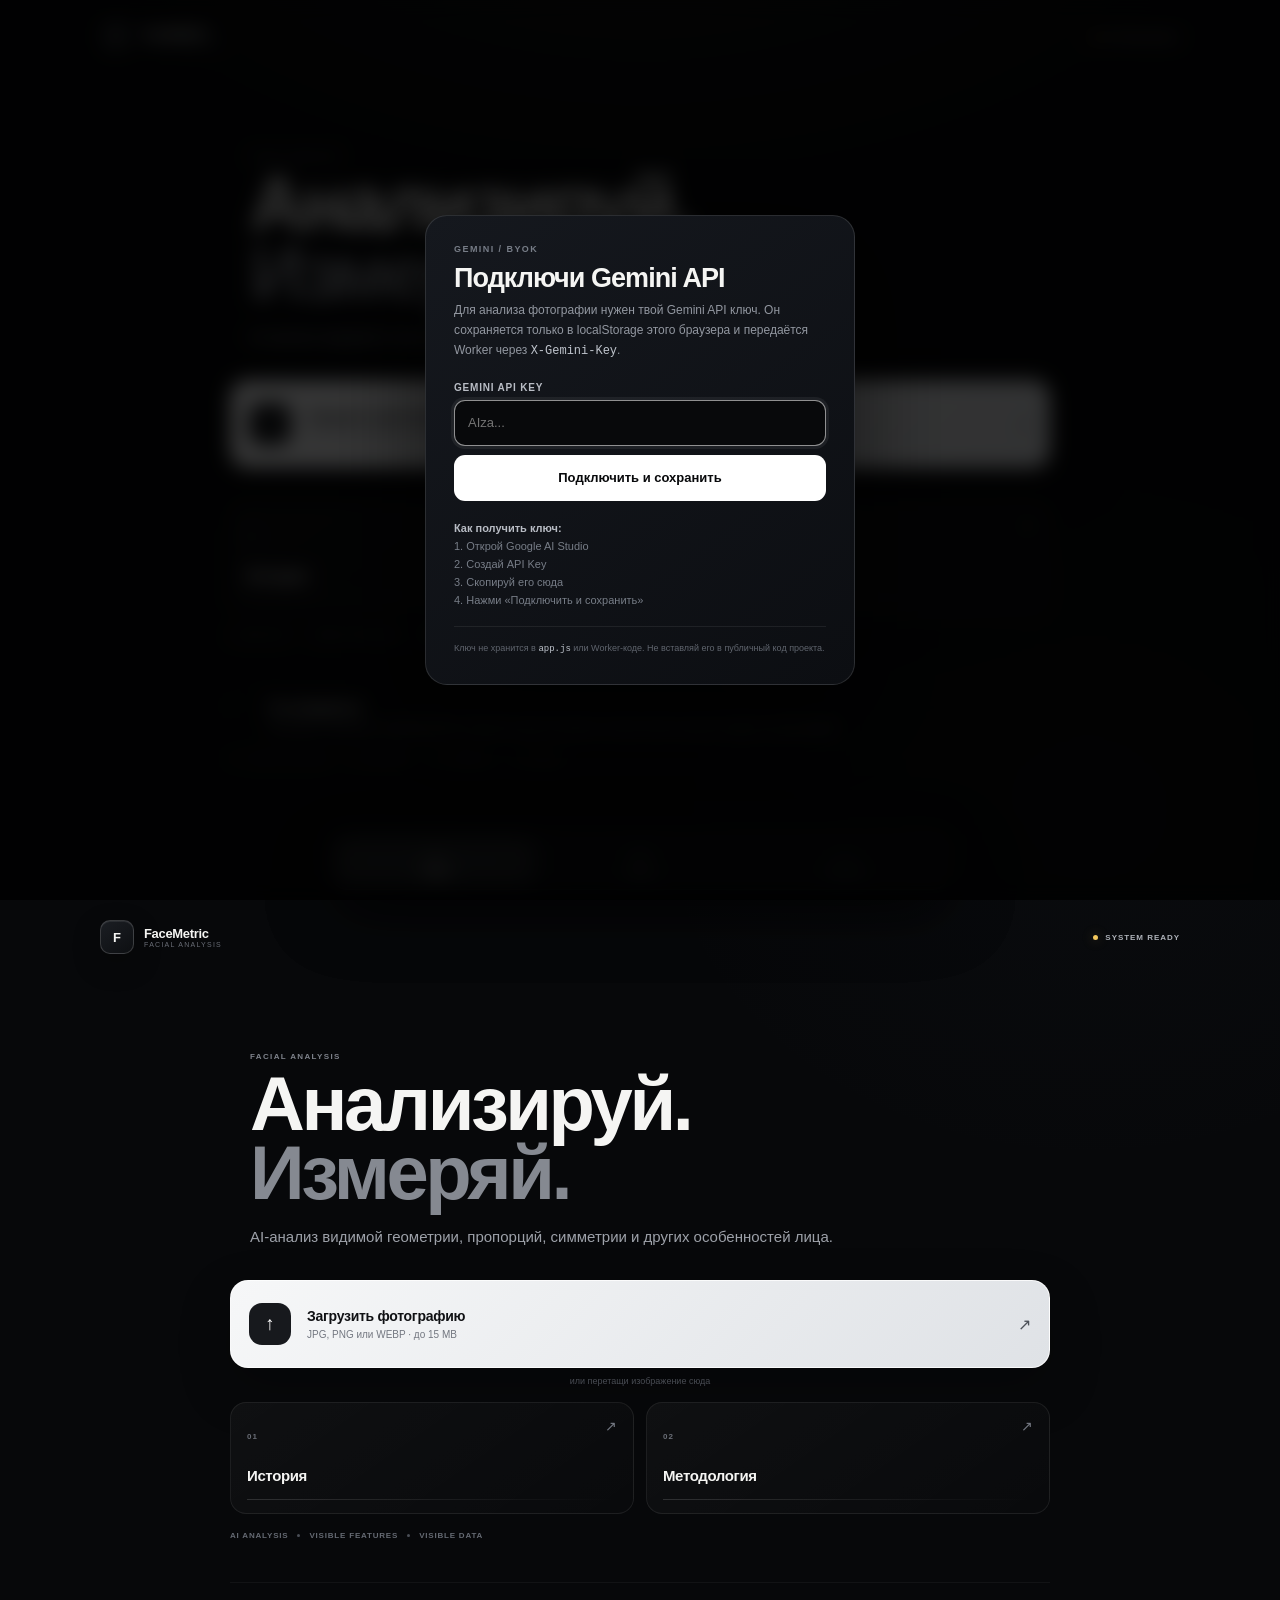
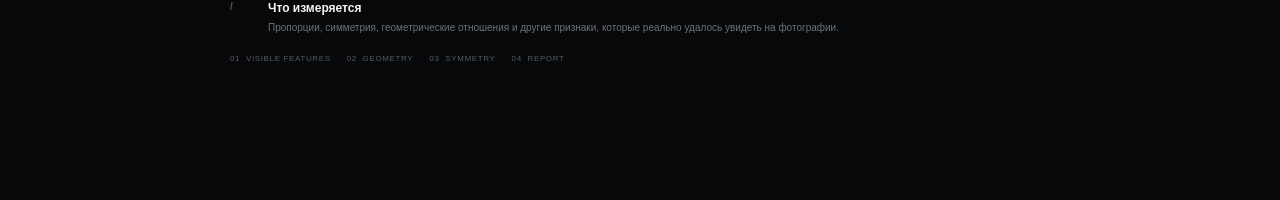
==== web/index.html @ 08b41ab3 "Update index.html" ====
<!DOCTYPE html>
<html lang="ru">
<head>
  <meta charset="UTF-8">

  <meta
    name="viewport"
    content="width=device-width, initial-scale=1, viewport-fit=cover"
  >

  <meta
    name="theme-color"
    content="#08090b"
  >

  <meta
    name="description"
    content="FaceMetric — измерительный анализ пропорций, симметрии и структуры лица."
  >

  <title>FaceMetric — Facial Analysis</title>

  <script src="https://telegram.org/js/telegram-web-app.js"></script>
  <link rel="stylesheet" href="./style.css">
</head>

<body>

  <div class="app">

    <!-- =========================================================
         TOP BAR
    ========================================================== -->

    <header class="topbar">

      <button
        class="brand"
        type="button"
        data-screen="home"
        aria-label="FaceMetric — главная"
      >

        <span class="brand-mark">
          F
        </span>

        <span class="brand-copy">
          <span class="brand-name">
            FaceMetric
          </span>

          <span class="brand-subtitle">
            facial analysis
          </span>
        </span>

      </button>

      <div class="status">
        <i class="status-dot"></i>
        <span>SYSTEM READY</span>
      </div>

    </header>


    <main>

      <!-- =======================================================
           HOME
      ======================================================== -->

      <section
        class="screen active"
        id="screen-home"
        aria-labelledby="home-title"
      >

        <div class="hero-copy reveal">

          <div class="eyebrow">
            FACIAL ANALYSIS
          </div>

          <h1 id="home-title">
            Анализируй.<br>
            <span>Измеряй.</span>
          </h1>

          <p>
            AI-анализ видимой геометрии, пропорций, симметрии
            и других особенностей лица.
          </p>

        </div>


        <input
          id="file-input"
          type="file"
          accept="image/jpeg,image/png,image/webp"
          hidden
        >

        <input
          id="profile-file-input"
          type="file"
          accept="image/jpeg,image/png,image/webp"
          hidden
        >


        <div
          class="upload-zone"
          id="upload-zone"
        >

          <button
            class="upload-card reveal"
            id="upload-btn"
            type="button"
          >

            <span class="upload-icon">
              <span>↑</span>
            </span>

            <span class="upload-copy">

              <strong>
                Загрузить фотографию
              </strong>

              <span id="upload-name">
                JPG, PNG или WEBP · до 15 MB
              </span>

            </span>

            <span class="chevron">
              ↗
            </span>

          </button>

          <div class="drop-hint">
            или перетащи изображение сюда
          </div>

        </div>


        <div class="home-grid">

          <button
            class="mini-card reveal"
            type="button"
            data-screen="history"
          >

            <span class="mini-label">
              01
            </span>

            <strong>
              История
            </strong>

            <span class="mini-arrow">
              ↗
            </span>

            <span class="mini-line"></span>

          </button>


          <button
            class="mini-card reveal"
            type="button"
            data-screen="about"
          >

            <span class="mini-label">
              02
            </span>

            <strong>
              Методология
            </strong>

            <span class="mini-arrow">
              ↗
            </span>

            <span class="mini-line"></span>

          </button>

        </div>


        <div class="trust-row">

          <span>
            AI ANALYSIS
          </span>

          <i></i>

          <span>
            VISIBLE FEATURES
          </span>

          <i></i>

          <span>
            VISIBLE DATA
          </span>

        </div>


        <div class="home-footnote reveal">

          <span class="home-footnote__index">
            /
          </span>

          <div>

            <strong>
              Что измеряется
            </strong>

            <p>
              Пропорции, симметрия, геометрические отношения
              и другие признаки, которые реально удалось увидеть
              на фотографии.
            </p>

          </div>

        </div>


        <div class="home-capabilities">

          <span>01&nbsp; VISIBLE FEATURES</span>
          <span>02&nbsp; GEOMETRY</span>
          <span>03&nbsp; SYMMETRY</span>
          <span>04&nbsp; REPORT</span>

        </div>

      </section>


      <!-- =======================================================
           ANALYSIS
      ======================================================== -->

      <section
        class="screen"
        id="screen-analysis"
        aria-labelledby="analysis-title"
      >

        <div class="screen-title">

          <button
            class="back-btn"
            type="button"
            data-screen="home"
            aria-label="Назад"
          >
            ←
          </button>

          <div>

            <div class="eyebrow">
              ANALYSIS
            </div>

            <h2 id="analysis-title">
              Сканирование
            </h2>

          </div>

        </div>


        <!-- PHOTO ANALYSIS VIEW -->

        <div class="analysis-preview preview-card">

          <div
            class="preview-frame"
            id="analysis-frame"
          >

            <img
              id="analysis-image"
              alt="Фото для анализа"
              draggable="false"
            >


            <!-- dark overlay -->

            <div class="analysis-dark-overlay"></div>


            <!-- scanning line -->

            <div
              class="scan-line"
              id="scan-line"
            ></div>


            <!-- facial analysis canvas -->

            <canvas
              id="landmark-canvas"
              aria-hidden="true"
            ></canvas>


            <!-- additional face guides -->

            <div
              class="face-guide"
              id="face-guide"
              aria-hidden="true"
            >

              <div class="face-guide-axis"></div>

              <div class="face-guide-zone face-guide-zone--forehead"></div>

              <div class="face-guide-zone face-guide-zone--mid"></div>

              <div class="face-guide-zone face-guide-zone--lower"></div>

            </div>


            <!-- corners -->

            <div
              class="preview-corners"
              aria-hidden="true"
            >

              <span></span>
              <span></span>
              <span></span>
              <span></span>

            </div>


            <!-- image top status -->

            <div
              class="preview-status"
              id="analysis-state"
            >
              ANALYZING
            </div>

            <div
              class="alignment-status"
              id="alignment-status"
              aria-live="polite"
            >
              АВТОВЫРАВНИВАНИЕ · ОЖИДАНИЕ
            </div>

            <div class="analysis-scan-hud" id="analysis-scan-hud" aria-live="polite">
              <div class="analysis-scan-hud__top">
                <span class="analysis-scan-hud__dot"></span>
                <span>FACEMETRIC SCAN</span>
              </div>
              <strong id="analysis-scan-title">Готово к анализу</strong>
              <small id="analysis-scan-detail"></small>
              <div class="analysis-scan-hud__bar"><i id="analysis-scan-progress"></i></div>
            </div>


            <!-- image measurement -->

            <div class="preview-measurements">

              <span>
                VISIBLE FEATURES
                <b id="feature-count">0</b>
              </span>

              <span>
                AXIS
                <b id="axis-status">—</b>
              </span>

            </div>


            <!-- score appears here first -->

            <div
              class="analysis-score"
              id="analysis-score"
            >

              <span>
                MEASURED SCORE
              </span>

              <strong>
                —
              </strong>

              <small>
                / 10
              </small>

            </div>


            <!-- tiny processing indicator -->

            <div
              class="preview-processing"
              id="preview-processing"
            >

              <i></i>
              <span>PROCESSING</span>

            </div>

          </div>

        </div>


        <div class="classification-settings" id="classification-settings" hidden>
          <div class="classification-settings__title">Профиль оценки</div>
          <div class="classification-settings__grid">
            <label class="classification-field">
              <span>Пол</span>
              <select id="gender-select" autocomplete="sex">
                <option value="male">Мужчина</option>
                <option value="female">Женщина</option>
              </select>
            </label>
            <label class="classification-age">
              <input id="adult-confirm" type="checkbox">
              <span>Мне 18 лет или больше</span>
            </label>
          </div>
          <p class="classification-settings__note">
            Геометрические измерения лица рассчитываются отдельно. Классификационные ярлыки доступны только после подтверждения 18+.
          </p>
        </div>

        <div class="analysis-actions">
          <div class="profile-upload-card" id="profile-upload-card">
            <button
              class="profile-upload-card__button"
              id="profile-upload-btn"
              type="button"
            >
              <span class="profile-upload-card__icon">＋</span>
              <span>
                <strong>Добавить фото профиля</strong>
                <small id="profile-upload-name">Необязательно · профиль войдёт в общий рейтинг</small>
              </span>
              <span class="chevron">↗</span>
            </button>
          </div>

          <button class="primary-btn analysis-start-btn" id="start-analysis-btn" type="button" disabled>
            <span>Начать анализ</span>
            <span>↗</span>
          </button>
        </div>


        <!-- LOADING / ANALYSIS DETAILS -->

        <div
          class="loading-screen"
          id="loading-content"
        >

          <div class="scan-orb">

            <span>
              FM
            </span>

            <i class="scan-ring"></i>

            <i class="scan-ring scan-ring--outer"></i>

          </div>


          <h2 id="loading-title">
            Анализируем
          </h2>

          <p id="loading-text">
            Подготавливаем изображение
          </p>


          <div class="loading-progress">

            <div
              class="loading-progress-bar"
              id="loading-progress-bar"
            ></div>

          </div>


          <div class="loading-steps">

            <div
              class="loading-step active"
              data-step="0"
            >

              <span></span>

              <b>
                01
              </b>

              <em>
                Обработка изображения
              </em>

            </div>


            <div
              class="loading-step"
              data-step="1"
            >

              <span></span>

              <b>
                02
              </b>

              <em>
                Анализ видимых признаков
              </em>

            </div>


            <div
              class="loading-step"
              data-step="2"
            >

              <span></span>

              <b>
                03
              </b>

              <em>
                Измерение пропорций
              </em>

            </div>


            <div
              class="loading-step"
              data-step="3"
            >

              <span></span>

              <b>
                04
              </b>

              <em>
                Расчёт симметрии
              </em>

            </div>


            <div
              class="loading-step"
              data-step="4"
            >

              <span></span>

              <b>
                05
              </b>

              <em>
                Формирование отчёта
              </em>

            </div>

          </div>

        </div>

      </section>


      <!-- =======================================================
           RESULT
      ======================================================== -->

      <section
        class="screen"
        id="screen-result"
        aria-labelledby="result-title"
      >

        <div class="screen-title result-title">

          <button
            class="back-btn"
            type="button"
            data-screen="home"
            aria-label="Назад"
          >
            ←
          </button>

          <div>

            <div class="eyebrow">
              ANALYSIS COMPLETE
            </div>

            <h2 id="result-title">
              Результат
            </h2>

          </div>

        </div>


        <!-- RESULT HERO -->

        <div class="result-hero">

          <div class="result-glow"></div>

          <div class="result-score-label">
            MEASURED SCORE
          </div>


          <div class="result-score">

            <span id="result-score">
              —
            </span>

            <small>
              / 10
            </small>

          </div>


          <div class="score-track">

            <div
              id="score-progress"
            ></div>

          </div>


          <div class="score-meta">

            <span id="score-status">
              Измерения получены
            </span>

            <span>
              DATA BASED
            </span>

          </div>


          <div class="score-summary">

            <div class="score-summary-item">

              <span>
                DATA
              </span>

              <strong id="score-data-status">
                VERIFIED
              </strong>

            </div>


            <div class="score-summary-item">

              <span>
                VISIBLE FEATURES
              </span>

              <strong id="result-feature-count">
                —
              </strong>

            </div>


            <div class="score-summary-item">

              <span>
                MODEL
              </span>

              <strong>
                MEASURED
              </strong>

            </div>

          </div>

        </div>


        <!-- QUICK STATS -->

        <div
          class="stats-grid"
          id="stats-grid"
        ></div>


        <!-- REPORT -->

        <div class="report-section">

          <div class="section-header">

            <div>

              <div class="eyebrow">
                REPORT
              </div>

              <h3>
                Разделы анализа
              </h3>

            </div>

          </div>


          <div
            class="tabs"
            id="report-tabs"
            role="tablist"
          >

            <button
              class="tab active"
              type="button"
              data-tab="overview"
              role="tab"
              aria-selected="true"
            >
              Обзор
            </button>

            <button
              class="tab"
              type="button"
              data-tab="harmony"
              role="tab"
              aria-selected="false"
            >
              Гармония
            </button>

            <button
              class="tab"
              type="button"
              data-tab="features"
              role="tab"
              aria-selected="false"
            >
              Черты и детали
            </button>

            <button
              class="tab"
              type="button"
              data-tab="angularity"
              role="tab"
              aria-selected="false"
            >
              Угловатость
            </button>

            <button
              class="tab"
              type="button"
              data-tab="symmetry"
              role="tab"
              aria-selected="false"
            >
              Симметрия
            </button>

            <button
              class="tab"
              type="button"
              data-tab="dimorphism"
              role="tab"
              aria-selected="false"
            >
              Диморфизм
            </button>

            <button
              class="tab"
              type="button"
              data-tab="health"
              role="tab"
              aria-selected="false"
            >
              Здоровье
            </button>

          </div>


          <div class="tab-panels">

            <!-- OVERVIEW -->

            <div
              class="tab-panel active"
              data-panel="overview"
              role="tabpanel"
            >

              <div
                class="overview-grid"
                id="overview-grid"
              ></div>

            </div>


            <!-- HARMONY -->

            <div
              class="tab-panel"
              data-panel="harmony"
              role="tabpanel"
            >

              <div
                class="feature-groups"
                id="harmony-content"
              ></div>

            </div>


            <!-- FEATURES -->

            <div
              class="tab-panel"
              data-panel="features"
              role="tabpanel"
            >

              <div
                class="metrics"
                id="metrics-content"
              ></div>

            </div>


            <!-- ANGULARITY -->

            <div
              class="tab-panel"
              data-panel="angularity"
              role="tabpanel"
            >

              <div
                class="feature-groups"
                id="angularity-content"
              ></div>

            </div>


            <!-- SYMMETRY -->

            <div
              class="tab-panel"
              data-panel="symmetry"
              role="tabpanel"
            >

              <div
                class="feature-groups"
                id="symmetry-content"
              ></div>

            </div>


            <!-- DIMORPHISM -->

            <div
              class="tab-panel"
              data-panel="dimorphism"
              role="tabpanel"
            >

              <div
                class="feature-groups"
                id="dimorphism-content"
              ></div>

            </div>


            <!-- HEALTH -->

            <div
              class="tab-panel"
              data-panel="health"
              role="tabpanel"
            >

              <div
                class="note-card"
                id="health-content"
              >

                <div class="note-icon">
                  i
                </div>

                <p>
                  Этот раздел не является медицинской
                  диагностикой. Здесь отображаются только
                  визуальные признаки, которые реально удалось
                  получить из изображения.
                </p>

              </div>

            </div>

          </div>

        </div>


        <!-- DATA NOTE -->

        <div class="note-card">

          <div class="note-icon">
            i
          </div>

          <p>
            Числовые показатели строятся на измеряемых данных.
            Качественные комментарии Gemini не используются
            для создания или изменения числового score.
          </p>

        </div>


        <button
          class="primary-btn"
          id="new-analysis"
          type="button"
        >

          <span>
            Новый анализ
          </span>

          <span>
            ↗
          </span>

        </button>

      </section>


      <!-- =======================================================
           HISTORY
      ======================================================== -->

      <section
        class="screen"
        id="screen-history"
        aria-labelledby="history-title"
      >

        <div class="screen-title">

          <button
            class="back-btn"
            type="button"
            data-screen="home"
            aria-label="Назад"
          >
            ←
          </button>

          <div>

            <div class="eyebrow">
              ARCHIVE
            </div>

            <h2 id="history-title">
              История
            </h2>

          </div>

        </div>


        <div class="history-summary">

          <span class="eyebrow">
            ANALYSES
          </span>

          <strong id="history-count">
            0
          </strong>

          <span>
            saved locally
          </span>

        </div>


        <div
          class="history-list"
          id="history-list"
        ></div>

      </section>


      <!-- =======================================================
           ABOUT
      ======================================================== -->

      <section
        class="screen"
        id="screen-about"
        aria-labelledby="about-title"
      >

        <div class="screen-title">

          <button
            class="back-btn"
            type="button"
            data-screen="home"
            aria-label="Назад"
          >
            ←
          </button>

          <div>

            <div class="eyebrow">
              SYSTEM
            </div>

            <h2 id="about-title">
              Методология
            </h2>

          </div>

        </div>


        <div class="about-intro">

          <div class="eyebrow">
            MEASUREMENT FIRST
          </div>

          <p>
            Система разделяет объективные измерения
            и качественную интерпретацию. Gemini может
            описывать уже полученные результаты, но не
            придумывает числовые измерения и не меняет score.
          </p>

        </div>


        <div class="about-stack">

          <div class="about-card">

            <span>
              01
            </span>

            <div>

              <strong>
                Visible features
              </strong>

              <p>
                Видимые особенности лица используются для оценки
                пропорций, отношений и других визуальных
                параметров.
              </p>

            </div>

          </div>


          <div class="about-card">

            <span>
              02
            </span>

            <div>

              <strong>
                Geometry
              </strong>

              <p>
                Параметры рассчитываются из фактически
                полученных координат и измерений.
              </p>

            </div>

          </div>


          <div class="about-card">

            <span>
              03
            </span>

            <div>

              <strong>
                Symmetry
              </strong>

              <p>
                Левая и правая стороны сравниваются
                относительно выбранной центральной оси.
              </p>

            </div>

          </div>


          <div class="about-card">

            <span>
              04
            </span>

            <div>

              <strong>
                Gemini
              </strong>

              <p>
                Используется для текстовой интерпретации
                уже полученных измерительных данных.
              </p>

            </div>

          </div>


          <div class="about-card">

            <span>
              05
            </span>

            <div>

              <strong>
                No fabricated score
              </strong>

              <p>
                Интерфейс не создаёт случайный score.
                Если сервер не вернул валидное числовое
                значение, результат не показывается.
              </p>

            </div>

          </div>

        </div>

      </section>

    </main>

  </div>


  <!-- =========================================================
       BOTTOM NAVIGATION
  ========================================================== -->

  <nav
    class="bottom-nav"
    aria-label="Основная навигация"
  >

    <button
      class="nav-item active"
      type="button"
      data-screen="home"
    >

      <span>⌂</span>

      <small>
        Главная
      </small>

    </button>


    <button
      class="nav-item"
      type="button"
      data-screen="history"
    >

      <span>◷</span>

      <small>
        История
      </small>

    </button>


    <button
      class="nav-item"
      type="button"
      data-screen="about"
    >

      <span>○</span>

      <small>
        О системе
      </small>

    </button>

  </nav>


  <!-- =========================================================
       TOAST
  ========================================================== -->

  <div
    class="toast"
    id="toast"
    role="status"
    aria-live="polite"
  ></div>



<div
  id="classificationModal"
  class="api-key-modal classification-modal"
  hidden
  aria-hidden="true"
  role="dialog"
  aria-modal="true"
  aria-labelledby="classificationModalTitle"
>
  <div class="api-key-card classification-modal-card">
    <div class="api-key-eyebrow">FACEMETRIC / PROFILE</div>
    <h2 id="classificationModalTitle">Настроим анализ</h2>
    <p>Выбери профиль анализа перед началом. Геометрические измерения лица остаются отдельными от классификационного ярлыка.</p>

    <form id="classificationForm" novalidate>
      <label class="api-key-label" for="classificationGender">Профиль</label>
      <select id="classificationGender" class="classification-modal-select">
        <option value="male">Мужчина</option>
        <option value="female">Женщина</option>
      </select>

      <label class="classification-modal-check" for="classificationAdult">
        <input id="classificationAdult" type="checkbox">
        <span>Мне уже есть 18 лет</span>
      </label>

      <div id="classificationModalError" class="api-key-error" role="alert" hidden></div>

      <button id="saveClassificationBtn" type="submit">Продолжить анализ</button>
    </form>

    <div class="api-help">
      <b>Зачем это нужно:</b><br>
      выбор профиля нужен для корректного отображения классификации. Сами геометрические измерения рассчитываются отдельно.
    </div>
  </div>
</div>

<div
  id="apiKeyModal"
  class="api-key-modal"
  hidden
  aria-hidden="true"
  role="dialog"
  aria-modal="true"
  aria-labelledby="apiKeyTitle"
>
  <div class="api-key-card">
    <div class="api-key-eyebrow">GEMINI / BYOK</div>

    <h2 id="apiKeyTitle">Подключи Gemini API</h2>

    <p>
      Для анализа фотографии нужен твой Gemini API ключ.
      Он сохраняется только в localStorage этого браузера
      и передаётся Worker через <code>X-Gemini-Key</code>.
    </p>

    <form id="geminiApiKeyForm" novalidate>
      <label class="api-key-label" for="geminiApiKeyInput">
        Gemini API Key
      </label>

      <input
        id="geminiApiKeyInput"
        type="password"
        placeholder="AIza..."
        autocomplete="off"
        spellcheck="false"
        inputmode="text"
        required
      >

      <div
        id="geminiApiKeyError"
        class="api-key-error"
        role="alert"
        hidden
      ></div>

      <button
        id="saveGeminiKeyBtn"
        type="submit"
      >
        Подключить и сохранить
      </button>
    </form>

    <div class="api-help">
      <b>Как получить ключ:</b><br>
      1. Открой Google AI Studio<br>
      2. Создай API Key<br>
      3. Скопируй его сюда<br>
      4. Нажми «Подключить и сохранить»
    </div>

    <div class="api-security-note">
      Ключ не хранится в <code>app.js</code> или Worker-коде.
      Не вставляй его в публичный код проекта.
    </div>
  </div>
</div>

<script src="./app.js"></script>
</body>
</html>
<!DOCTYPE html>
<html lang="ru">
<head>
  <meta charset="UTF-8">

  <meta
    name="viewport"
    content="width=device-width, initial-scale=1, viewport-fit=cover"
  >

  <meta
    name="theme-color"
    content="#08090b"
  >

  <meta
    name="description"
    content="FaceMetric — измерительный анализ пропорций, симметрии и структуры лица."
  >

  <title>FaceMetric — Facial Analysis</title>

  <script src="https://telegram.org/js/telegram-web-app.js"></script>
  <link rel="stylesheet" href="./style.css">
</head>

<body>

  <div class="app">

    <!-- =========================================================
         TOP BAR
    ========================================================== -->

    <header class="topbar">

      <button
        class="brand"
        type="button"
        data-screen="home"
        aria-label="FaceMetric — главная"
      >

        <span class="brand-mark">
          F
        </span>

        <span class="brand-copy">
          <span class="brand-name">
            FaceMetric
          </span>

          <span class="brand-subtitle">
            facial analysis
          </span>
        </span>

      </button>

      <div class="status">
        <i class="status-dot"></i>
        <span>SYSTEM READY</span>
      </div>

    </header>


    <main>

      <!-- =======================================================
           HOME
      ======================================================== -->

      <section
        class="screen active"
        id="screen-home"
        aria-labelledby="home-title"
      >

        <div class="hero-copy reveal">

          <div class="eyebrow">
            FACIAL ANALYSIS
          </div>

          <h1 id="home-title">
            Анализируй.<br>
            <span>Измеряй.</span>
          </h1>

          <p>
            AI-анализ видимой геометрии, пропорций, симметрии
            и других особенностей лица.
          </p>

        </div>


        <input
          id="file-input"
          type="file"
          accept="image/jpeg,image/png,image/webp"
          hidden
        >

        <input
          id="profile-file-input"
          type="file"
          accept="image/jpeg,image/png,image/webp"
          hidden
        >


        <div
          class="upload-zone"
          id="upload-zone"
        >

          <button
            class="upload-card reveal"
            id="upload-btn"
            type="button"
          >

            <span class="upload-icon">
              <span>↑</span>
            </span>

            <span class="upload-copy">

              <strong>
                Загрузить фотографию
              </strong>

              <span id="upload-name">
                JPG, PNG или WEBP · до 15 MB
              </span>

            </span>

            <span class="chevron">
              ↗
            </span>

          </button>

          <div class="drop-hint">
            или перетащи изображение сюда
          </div>

        </div>


        <div class="home-grid">

          <button
            class="mini-card reveal"
            type="button"
            data-screen="history"
          >

            <span class="mini-label">
              01
            </span>

            <strong>
              История
            </strong>

            <span class="mini-arrow">
              ↗
            </span>

            <span class="mini-line"></span>

          </button>


          <button
            class="mini-card reveal"
            type="button"
            data-screen="about"
          >

            <span class="mini-label">
              02
            </span>

            <strong>
              Методология
            </strong>

            <span class="mini-arrow">
              ↗
            </span>

            <span class="mini-line"></span>

          </button>

        </div>


        <div class="trust-row">

          <span>
            AI ANALYSIS
          </span>

          <i></i>

          <span>
            VISIBLE FEATURES
          </span>

          <i></i>

          <span>
            VISIBLE DATA
          </span>

        </div>


        <div class="home-footnote reveal">

          <span class="home-footnote__index">
            /
          </span>

          <div>

            <strong>
              Что измеряется
            </strong>

            <p>
              Пропорции, симметрия, геометрические отношения
              и другие признаки, которые реально удалось увидеть
              на фотографии.
            </p>

          </div>

        </div>


        <div class="home-capabilities">

          <span>01&nbsp; VISIBLE FEATURES</span>
          <span>02&nbsp; GEOMETRY</span>
          <span>03&nbsp; SYMMETRY</span>
          <span>04&nbsp; REPORT</span>

        </div>

      </section>


      <!-- =======================================================
           ANALYSIS
      ======================================================== -->

      <section
        class="screen"
        id="screen-analysis"
        aria-labelledby="analysis-title"
      >

        <div class="screen-title">

          <button
            class="back-btn"
            type="button"
            data-screen="home"
            aria-label="Назад"
          >
            ←
          </button>

          <div>

            <div class="eyebrow">
              ANALYSIS
            </div>

            <h2 id="analysis-title">
              Сканирование
            </h2>

          </div>

        </div>


        <!-- PHOTO ANALYSIS VIEW -->

        <div class="analysis-preview preview-card">

          <div
            class="preview-frame"
            id="analysis-frame"
          >

            <img
              id="analysis-image"
              alt="Фото для анализа"
              draggable="false"
            >


            <!-- dark overlay -->

            <div class="analysis-dark-overlay"></div>


            <!-- scanning line -->

            <div
              class="scan-line"
              id="scan-line"
            ></div>


            <!-- facial analysis canvas -->

            <canvas
              id="landmark-canvas"
              aria-hidden="true"
            ></canvas>


            <!-- additional face guides -->

            <div
              class="face-guide"
              id="face-guide"
              aria-hidden="true"
            >

              <div class="face-guide-axis"></div>

              <div class="face-guide-zone face-guide-zone--forehead"></div>

              <div class="face-guide-zone face-guide-zone--mid"></div>

              <div class="face-guide-zone face-guide-zone--lower"></div>

            </div>


            <!-- corners -->

            <div
              class="preview-corners"
              aria-hidden="true"
            >

              <span></span>
              <span></span>
              <span></span>
              <span></span>

            </div>


            <!-- image top status -->

            <div
              class="preview-status"
              id="analysis-state"
            >
              ANALYZING
            </div>

            <div
              class="alignment-status"
              id="alignment-status"
              aria-live="polite"
            >
              АВТОВЫРАВНИВАНИЕ · ОЖИДАНИЕ
            </div>

            <div class="analysis-scan-hud" id="analysis-scan-hud" aria-live="polite">
              <div class="analysis-scan-hud__top">
                <span class="analysis-scan-hud__dot"></span>
                <span>FACEMETRIC SCAN</span>
              </div>
              <strong id="analysis-scan-title">Готово к анализу</strong>
              <small id="analysis-scan-detail"></small>
              <div class="analysis-scan-hud__bar"><i id="analysis-scan-progress"></i></div>
            </div>


            <!-- image measurement -->

            <div class="preview-measurements">

              <span>
                VISIBLE FEATURES
                <b id="feature-count">0</b>
              </span>

              <span>
                AXIS
                <b id="axis-status">—</b>
              </span>

            </div>


            <!-- score appears here first -->

            <div
              class="analysis-score"
              id="analysis-score"
            >

              <span>
                MEASURED SCORE
              </span>

              <strong>
                —
              </strong>

              <small>
                / 10
              </small>

            </div>


            <!-- tiny processing indicator -->

            <div
              class="preview-processing"
              id="preview-processing"
            >

              <i></i>
              <span>PROCESSING</span>

            </div>

          </div>

        </div>


        <div class="classification-settings" id="classification-settings" hidden>
          <div class="classification-settings__title">Профиль оценки</div>
          <div class="classification-settings__grid">
            <label class="classification-field">
              <span>Пол</span>
              <select id="gender-select" autocomplete="sex">
                <option value="male">Мужчина</option>
                <option value="female">Женщина</option>
              </select>
            </label>
            <label class="classification-age">
              <input id="adult-confirm" type="checkbox">
              <span>Мне 18 лет или больше</span>
            </label>
          </div>
          <p class="classification-settings__note">
            Геометрические измерения лица рассчитываются отдельно. Классификационные ярлыки доступны только после подтверждения 18+.
          </p>
        </div>

        <div class="analysis-actions">
          <div class="profile-upload-card" id="profile-upload-card">
            <button
              class="profile-upload-card__button"
              id="profile-upload-btn"
              type="button"
            >
              <span class="profile-upload-card__icon">＋</span>
              <span>
                <strong>Добавить фото профиля</strong>
                <small id="profile-upload-name">Необязательно · профиль войдёт в общий рейтинг</small>
              </span>
              <span class="chevron">↗</span>
            </button>
          </div>

          <button class="primary-btn analysis-start-btn" id="start-analysis-btn" type="button" disabled>
            <span>Начать анализ</span>
            <span>↗</span>
          </button>
        </div>


        <!-- LOADING / ANALYSIS DETAILS -->

        <div
          class="loading-screen"
          id="loading-content"
        >

          <div class="scan-orb">

            <span>
              FM
            </span>

            <i class="scan-ring"></i>

            <i class="scan-ring scan-ring--outer"></i>

          </div>


          <h2 id="loading-title">
            Анализируем
          </h2>

          <p id="loading-text">
            Подготавливаем изображение
          </p>


          <div class="loading-progress">

            <div
              class="loading-progress-bar"
              id="loading-progress-bar"
            ></div>

          </div>


          <div class="loading-steps">

            <div
              class="loading-step active"
              data-step="0"
            >

              <span></span>

              <b>
                01
              </b>

              <em>
                Обработка изображения
              </em>

            </div>


            <div
              class="loading-step"
              data-step="1"
            >

              <span></span>

              <b>
                02
              </b>

              <em>
                Анализ видимых признаков
              </em>

            </div>


            <div
              class="loading-step"
              data-step="2"
            >

              <span></span>

              <b>
                03
              </b>

              <em>
                Измерение пропорций
              </em>

            </div>


            <div
              class="loading-step"
              data-step="3"
            >

              <span></span>

              <b>
                04
              </b>

              <em>
                Расчёт симметрии
              </em>

            </div>


            <div
              class="loading-step"
              data-step="4"
            >

              <span></span>

              <b>
                05
              </b>

              <em>
                Формирование отчёта
              </em>

            </div>

          </div>

        </div>

      </section>


      <!-- =======================================================
           RESULT
      ======================================================== -->

      <section
        class="screen"
        id="screen-result"
        aria-labelledby="result-title"
      >

        <div class="screen-title result-title">

          <button
            class="back-btn"
            type="button"
            data-screen="home"
            aria-label="Назад"
          >
            ←
          </button>

          <div>

            <div class="eyebrow">
              ANALYSIS COMPLETE
            </div>

            <h2 id="result-title">
              Результат
            </h2>

          </div>

        </div>


        <!-- RESULT HERO -->

        <div class="result-hero">

          <div class="result-glow"></div>

          <div class="result-score-label">
            MEASURED SCORE
          </div>


          <div class="result-score">

            <span id="result-score">
              —
            </span>

            <small>
              / 10
            </small>

          </div>


          <div class="score-track">

            <div
              id="score-progress"
            ></div>

          </div>


          <div class="score-meta">

            <span id="score-status">
              Измерения получены
            </span>

            <span>
              DATA BASED
            </span>

          </div>


          <div class="score-summary">

            <div class="score-summary-item">

              <span>
                DATA
              </span>

              <strong id="score-data-status">
                VERIFIED
              </strong>

            </div>


            <div class="score-summary-item">

              <span>
                VISIBLE FEATURES
              </span>

              <strong id="result-feature-count">
                —
              </strong>

            </div>


            <div class="score-summary-item">

              <span>
                MODEL
              </span>

              <strong>
                MEASURED
              </strong>

            </div>

          </div>

        </div>


        <!-- QUICK STATS -->

        <div
          class="stats-grid"
          id="stats-grid"
        ></div>


        <!-- REPORT -->

        <div class="report-section">

          <div class="section-header">

            <div>

              <div class="eyebrow">
                REPORT
              </div>

              <h3>
                Разделы анализа
              </h3>

            </div>

          </div>


          <div
            class="tabs"
            id="report-tabs"
            role="tablist"
          >

            <button
              class="tab active"
              type="button"
              data-tab="overview"
              role="tab"
              aria-selected="true"
            >
              Обзор
            </button>

            <button
              class="tab"
              type="button"
              data-tab="harmony"
              role="tab"
              aria-selected="false"
            >
              Гармония
            </button>

            <button
              class="tab"
              type="button"
              data-tab="features"
              role="tab"
              aria-selected="false"
            >
              Черты и детали
            </button>

            <button
              class="tab"
              type="button"
              data-tab="angularity"
              role="tab"
              aria-selected="false"
            >
              Угловатость
            </button>

            <button
              class="tab"
              type="button"
              data-tab="symmetry"
              role="tab"
              aria-selected="false"
            >
              Симметрия
            </button>

            <button
              class="tab"
              type="button"
              data-tab="dimorphism"
              role="tab"
              aria-selected="false"
            >
              Диморфизм
            </button>

            <button
              class="tab"
              type="button"
              data-tab="health"
              role="tab"
              aria-selected="false"
            >
              Здоровье
            </button>

          </div>


          <div class="tab-panels">

            <!-- OVERVIEW -->

            <div
              class="tab-panel active"
              data-panel="overview"
              role="tabpanel"
            >

              <div
                class="overview-grid"
                id="overview-grid"
              ></div>

            </div>


            <!-- HARMONY -->

            <div
              class="tab-panel"
              data-panel="harmony"
              role="tabpanel"
            >

              <div
                class="feature-groups"
                id="harmony-content"
              ></div>

            </div>


            <!-- FEATURES -->

            <div
              class="tab-panel"
              data-panel="features"
              role="tabpanel"
            >

              <div
                class="metrics"
                id="metrics-content"
              ></div>

            </div>


            <!-- ANGULARITY -->

            <div
              class="tab-panel"
              data-panel="angularity"
              role="tabpanel"
            >

              <div
                class="feature-groups"
                id="angularity-content"
              ></div>

            </div>


            <!-- SYMMETRY -->

            <div
              class="tab-panel"
              data-panel="symmetry"
              role="tabpanel"
            >

              <div
                class="feature-groups"
                id="symmetry-content"
              ></div>

            </div>


            <!-- DIMORPHISM -->

            <div
              class="tab-panel"
              data-panel="dimorphism"
              role="tabpanel"
            >

              <div
                class="feature-groups"
                id="dimorphism-content"
              ></div>

            </div>


            <!-- HEALTH -->

            <div
              class="tab-panel"
              data-panel="health"
              role="tabpanel"
            >

              <div
                class="note-card"
                id="health-content"
              >

                <div class="note-icon">
                  i
                </div>

                <p>
                  Этот раздел не является медицинской
                  диагностикой. Здесь отображаются только
                  визуальные признаки, которые реально удалось
                  получить из изображения.
                </p>

              </div>

            </div>

          </div>

        </div>


        <!-- DATA NOTE -->

        <div class="note-card">

          <div class="note-icon">
            i
          </div>

          <p>
            Числовые показатели строятся на измеряемых данных.
            Качественные комментарии Gemini не используются
            для создания или изменения числового score.
          </p>

        </div>


        <button
          class="primary-btn"
          id="new-analysis"
          type="button"
        >

          <span>
            Новый анализ
          </span>

          <span>
            ↗
          </span>

        </button>

      </section>


      <!-- =======================================================
           HISTORY
      ======================================================== -->

      <section
        class="screen"
        id="screen-history"
        aria-labelledby="history-title"
      >

        <div class="screen-title">

          <button
            class="back-btn"
            type="button"
            data-screen="home"
            aria-label="Назад"
          >
            ←
          </button>

          <div>

            <div class="eyebrow">
              ARCHIVE
            </div>

            <h2 id="history-title">
              История
            </h2>

          </div>

        </div>


        <div class="history-summary">

          <span class="eyebrow">
            ANALYSES
          </span>

          <strong id="history-count">
            0
          </strong>

          <span>
            saved locally
          </span>

        </div>


        <div
          class="history-list"
          id="history-list"
        ></div>

      </section>


      <!-- =======================================================
           ABOUT
      ======================================================== -->

      <section
        class="screen"
        id="screen-about"
        aria-labelledby="about-title"
      >

        <div class="screen-title">

          <button
            class="back-btn"
            type="button"
            data-screen="home"
            aria-label="Назад"
          >
            ←
          </button>

          <div>

            <div class="eyebrow">
              SYSTEM
            </div>

            <h2 id="about-title">
              Методология
            </h2>

          </div>

        </div>


        <div class="about-intro">

          <div class="eyebrow">
            MEASUREMENT FIRST
          </div>

          <p>
            Система разделяет объективные измерения
            и качественную интерпретацию. Gemini может
            описывать уже полученные результаты, но не
            придумывает числовые измерения и не меняет score.
          </p>

        </div>


        <div class="about-stack">

          <div class="about-card">

            <span>
              01
            </span>

            <div>

              <strong>
                Visible features
              </strong>

              <p>
                Видимые особенности лица используются для оценки
                пропорций, отношений и других визуальных
                параметров.
              </p>

            </div>

          </div>


          <div class="about-card">

            <span>
              02
            </span>

            <div>

              <strong>
                Geometry
              </strong>

              <p>
                Параметры рассчитываются из фактически
                полученных координат и измерений.
              </p>

            </div>

          </div>


          <div class="about-card">

            <span>
              03
            </span>

            <div>

              <strong>
                Symmetry
              </strong>

              <p>
                Левая и правая стороны сравниваются
                относительно выбранной центральной оси.
              </p>

            </div>

          </div>


          <div class="about-card">

            <span>
              04
            </span>

            <div>

              <strong>
                Gemini
              </strong>

              <p>
                Используется для текстовой интерпретации
                уже полученных измерительных данных.
              </p>

            </div>

          </div>


          <div class="about-card">

            <span>
              05
            </span>

            <div>

              <strong>
                No fabricated score
              </strong>

              <p>
                Интерфейс не создаёт случайный score.
                Если сервер не вернул валидное числовое
                значение, результат не показывается.
              </p>

            </div>

          </div>

        </div>

      </section>

    </main>

  </div>


  <!-- =========================================================
       BOTTOM NAVIGATION
  ========================================================== -->

  <nav
    class="bottom-nav"
    aria-label="Основная навигация"
  >

    <button
      class="nav-item active"
      type="button"
      data-screen="home"
    >

      <span>⌂</span>

      <small>
        Главная
      </small>

    </button>


    <button
      class="nav-item"
      type="button"
      data-screen="history"
    >

      <span>◷</span>

      <small>
        История
      </small>

    </button>


    <button
      class="nav-item"
      type="button"
      data-screen="about"
    >

      <span>○</span>

      <small>
        О системе
      </small>

    </button>

  </nav>


  <!-- =========================================================
       TOAST
  ========================================================== -->

  <div
    class="toast"
    id="toast"
    role="status"
    aria-live="polite"
  ></div>



<div
  id="classificationModal"
  class="api-key-modal classification-modal"
  hidden
  aria-hidden="true"
  role="dialog"
  aria-modal="true"
  aria-labelledby="classificationModalTitle"
>
  <div class="api-key-card classification-modal-card">
    <div class="api-key-eyebrow">FACEMETRIC / PROFILE</div>
    <h2 id="classificationModalTitle">Настроим анализ</h2>
    <p>Выбери профиль анализа перед началом. Геометрические измерения лица остаются отдельными от классификационного ярлыка.</p>

    <form id="classificationForm" novalidate>
      <label class="api-key-label" for="classificationGender">Профиль</label>
      <select id="classificationGender" class="classification-modal-select">
        <option value="male">Мужчина</option>
        <option value="female">Женщина</option>
      </select>

      <label class="classification-modal-check" for="classificationAdult">
        <input id="classificationAdult" type="checkbox">
        <span>Мне уже есть 18 лет</span>
      </label>

      <div id="classificationModalError" class="api-key-error" role="alert" hidden></div>

      <button id="saveClassificationBtn" type="submit">Продолжить анализ</button>
    </form>

    <div class="api-help">
      <b>Зачем это нужно:</b><br>
      выбор профиля нужен для корректного отображения классификации. Сами геометрические измерения рассчитываются отдельно.
    </div>
  </div>
</div>

<div
  id="apiKeyModal"
  class="api-key-modal"
  hidden
  aria-hidden="true"
  role="dialog"
  aria-modal="true"
  aria-labelledby="apiKeyTitle"
>
  <div class="api-key-card">
    <div class="api-key-eyebrow">GEMINI / BYOK</div>

    <h2 id="apiKeyTitle">Подключи Gemini API</h2>

    <p>
      Для анализа фотографии нужен твой Gemini API ключ.
      Он сохраняется только в localStorage этого браузера
      и передаётся Worker через <code>X-Gemini-Key</code>.
    </p>

    <form id="geminiApiKeyForm" novalidate>
      <label class="api-key-label" for="geminiApiKeyInput">
        Gemini API Key
      </label>

      <input
        id="geminiApiKeyInput"
        type="password"
        placeholder="AIza..."
        autocomplete="off"
        spellcheck="false"
        inputmode="text"
        required
      >

      <div
        id="geminiApiKeyError"
        class="api-key-error"
        role="alert"
        hidden
      ></div>

      <button
        id="saveGeminiKeyBtn"
        type="submit"
      >
        Подключить и сохранить
      </button>
    </form>

    <div class="api-help">
      <b>Как получить ключ:</b><br>
      1. Открой Google AI Studio<br>
      2. Создай API Key<br>
      3. Скопируй его сюда<br>
      4. Нажми «Подключить и сохранить»
    </div>

    <div class="api-security-note">
      Ключ не хранится в <code>app.js</code> или Worker-коде.
      Не вставляй его в публичный код проекта.
    </div>
  </div>
</div>

<script src="./app.js"></script>
</body>
</html>
---- web/style.css ----
/* web/style.css */

:root{
  --bg:#07080a;
  --surface:#0e1014;
  --surface-2:#12151a;
  --surface-3:#171a20;
  --line:rgba(255,255,255,.075);
  --line-strong:rgba(255,255,255,.13);
  --line-soft:rgba(255,255,255,.045);
  --text:#f5f5f3;
  --muted:#a2a5ac;
  --muted-2:#696d76;
  --red:#ff5368;
  --yellow:#f2c75c;
  --green:#55d98b;
  --blue:#75a9ff;
  --radius-sm:12px;
  --radius-md:16px;
  --radius-lg:22px;
  --radius-xl:28px;
  --radius-2xl:34px;
  --ease:cubic-bezier(.22,1,.36,1);
  --shadow:0 28px 80px rgba(0,0,0,.42);
  --safe-top:env(safe-area-inset-top,0px);
  --safe-bottom:env(safe-area-inset-bottom,0px);
}

*,
*::before,
*::after{
  box-sizing:border-box;
}

html{
  min-height:100%;
  background:var(--bg);
  color-scheme:dark;
  scroll-behavior:smooth;
}

body{
  min-width:320px;
  min-height:100vh;
  margin:0;
  overflow-x:hidden;
  background:
    radial-gradient(
      900px 520px at 50% -180px,
      rgba(255,255,255,.065),
      transparent 70%
    ),
    radial-gradient(
      620px 500px at 85% 45%,
      rgba(80,100,130,.035),
      transparent 72%
    ),
    var(--bg);
  color:var(--text);
  font-family:
    Inter,
    -apple-system,
    BlinkMacSystemFont,
    "Segoe UI",
    Roboto,
    Helvetica,
    Arial,
    sans-serif;
  -webkit-font-smoothing:antialiased;
  text-rendering:optimizeLegibility;
}

button,
input,
textarea,
select{
  font:inherit;
}

button{
  border:0;
  outline:0;
  color:inherit;
}

button,
[role="button"]{
  -webkit-tap-highlight-color:transparent;
}

img{
  display:block;
  max-width:100%;
}

a{
  color:inherit;
  text-decoration:none;
}

.app{
  width:100%;
  min-height:100vh;
  min-height:100dvh;
}

main{
  width:100%;
}

.topbar{
  position:relative;
  z-index:50;
  display:flex;
  align-items:center;
  justify-content:space-between;
  gap:20px;
  width:min(calc(100% - 32px),1080px);
  margin:0 auto;
  padding:calc(16px + var(--safe-top)) 0 0;
}

.brand{
  display:inline-flex;
  align-items:center;
  gap:10px;
  padding:0;
  background:transparent;
  cursor:pointer;
  text-align:left;
}

.brand-mark{
  display:grid;
  place-items:center;
  width:34px;
  height:34px;
  border:1px solid rgba(255,255,255,.17);
  border-radius:10px;
  background:linear-gradient(145deg,#1b1e23,#0d0f12);
  color:#f5f5f3;
  font-size:13px;
  font-weight:850;
  box-shadow:
    inset 0 1px 0 rgba(255,255,255,.08),
    0 10px 28px rgba(0,0,0,.25);
}

.brand-copy{
  display:grid;
  gap:1px;
}

.brand-name{
  font-size:13px;
  line-height:1;
  font-weight:800;
  letter-spacing:-.025em;
}

.brand-subtitle{
  color:var(--muted-2);
  font-size:7px;
  line-height:1;
  letter-spacing:.18em;
  text-transform:uppercase;
}

.status{
  display:inline-flex;
  align-items:center;
  gap:7px;
  color:#aeb2b9;
  font-size:8px;
  font-weight:700;
  letter-spacing:.12em;
  text-transform:uppercase;
}

.status-dot{
  width:5px;
  height:5px;
  border-radius:50%;
  background:var(--green);
  box-shadow:0 0 12px rgba(85,217,139,.55);
}

body[data-system="offline"] .status-dot{
  background:var(--yellow);
  box-shadow:0 0 12px rgba(242,199,92,.35);
}

.screen{
  display:none;
  width:100%;
  min-height:calc(100vh - 60px);
  min-height:calc(100dvh - 60px);
  padding:56px 16px calc(112px + var(--safe-bottom));
  opacity:0;
}

.screen.active{
  display:block;
  opacity:1;
}

.screen-enter{
  animation:screenEnter .48s var(--ease) both;
}

@keyframes screenEnter{
  from{
    opacity:0;
    transform:translateY(10px);
  }
  to{
    opacity:1;
    transform:translateY(0);
  }
}

.screen>*{
  width:min(100%,820px);
  margin-left:auto;
  margin-right:auto;
}

#screen-home{
  padding-top:clamp(58px,11vh,126px);
}

#screen-analysis,
#screen-result,
#screen-history,
#screen-about{
  padding-top:38px;
}

h1,
h2,
h3,
p{
  margin-top:0;
}

h1,
h2,
h3{
  color:var(--text);
  letter-spacing:-.045em;
}

p{
  color:var(--muted);
}

.eyebrow{
  margin-bottom:8px;
  color:#7f838c;
  font-size:8px;
  line-height:1;
  font-weight:800;
  letter-spacing:.17em;
  text-transform:uppercase;
}

.hero-copy{
  max-width:780px;
}

.hero-copy h1{
  margin-bottom:18px;
  font-size:clamp(48px,8vw,82px);
  line-height:.91;
  font-weight:900;
}

.hero-copy h1 span{
  color:#858991;
}

.hero-copy p{
  max-width:650px;
  margin-bottom:30px;
  color:#9da1a9;
  font-size:14px;
  line-height:1.65;
}

.upload-zone{
  position:relative;
  margin-bottom:16px;
}

.upload-zone.dragover .upload-card{
  border-color:rgba(255,255,255,.3);
  background:#f1f2f3;
  transform:translateY(-2px);
  box-shadow:0 24px 60px rgba(255,255,255,.06);
}

.upload-card,
#upload-btn{
  position:relative;
  display:grid;
  grid-template-columns:auto 1fr auto;
  align-items:center;
  gap:16px;
  width:100%;
  min-height:88px;
  padding:14px 18px;
  border:1px solid rgba(255,255,255,.8);
  border-radius:18px;
  background:linear-gradient(135deg,#f6f7f8,#dfe2e6);
  color:#101114;
  cursor:pointer;
  box-shadow:0 20px 50px rgba(0,0,0,.25);
  transition:
    transform .25s var(--ease),
    filter .25s ease,
    box-shadow .25s ease;
}

.upload-card:hover,
#upload-btn:hover{
  filter:brightness(1.025);
  transform:translateY(-2px);
  box-shadow:
    0 24px 65px rgba(255,255,255,.07),
    0 24px 65px rgba(0,0,0,.25);
}

.upload-card:active,
#upload-btn:active{
  transform:scale(.992);
}

.upload-icon{
  display:grid;
  place-items:center;
  width:42px;
  height:42px;
  border-radius:13px;
  background:#17191d;
  color:#fff;
  font-size:19px;
  font-weight:500;
}

.upload-copy{
  display:grid;
  gap:5px;
  text-align:left;
}

.upload-copy strong{
  font-size:14px;
  font-weight:800;
  letter-spacing:-.02em;
}

.upload-copy span{
  color:#737780;
  font-size:10px;
}

.chevron{
  color:#4c5058;
  font-size:16px;
}

.drop-hint{
  margin-top:8px;
  color:#555962;
  font-size:9px;
  text-align:center;
}

.home-grid{
  display:grid;
  grid-template-columns:repeat(2,minmax(0,1fr));
  gap:10px;
  margin-top:12px;
}

.mini-card{
  position:relative;
  overflow:hidden;
  min-height:112px;
  padding:16px;
  border:1px solid var(--line);
  border-radius:var(--radius-md);
  background:
    linear-gradient(
      145deg,
      rgba(255,255,255,.035),
      rgba(255,255,255,.012)
    );
  color:var(--text);
  cursor:pointer;
  text-align:left;
  transition:
    transform .22s var(--ease),
    border-color .22s ease,
    background .22s ease;
}

.mini-card:hover{
  transform:translateY(-2px);
  border-color:var(--line-strong);
  background:rgba(255,255,255,.045);
}

.mini-label{
  display:block;
  margin-bottom:26px;
  color:var(--muted-2);
  font-size:8px;
  font-weight:800;
  letter-spacing:.13em;
}

.mini-card strong{
  font-size:15px;
  letter-spacing:-.025em;
}

.mini-arrow{
  position:absolute;
  top:15px;
  right:16px;
  color:#747983;
  font-size:14px;
}

.mini-line{
  position:absolute;
  left:16px;
  right:16px;
  bottom:13px;
  height:1px;
  background:linear-gradient(90deg,rgba(255,255,255,.14),transparent);
}

.trust-row{
  display:flex;
  align-items:center;
  gap:9px;
  margin-top:17px;
  color:#656a73;
  font-size:8px;
  font-weight:750;
  letter-spacing:.1em;
}

.trust-row i{
  width:3px;
  height:3px;
  border-radius:50%;
  background:#4b4f57;
}

.home-footnote{
  display:grid;
  grid-template-columns:26px 1fr;
  gap:12px;
  margin-top:42px;
  padding-top:18px;
  border-top:1px solid var(--line-soft);
}

.home-footnote__index{
  color:#50545c;
  font-size:10px;
  font-weight:800;
}

.home-footnote strong{
  display:block;
  margin-bottom:5px;
  font-size:12px;
}

.home-footnote p{
  max-width:600px;
  margin:0;
  color:#6d717a;
  font-size:10px;
  line-height:1.6;
}

.home-capabilities{
  display:flex;
  flex-wrap:wrap;
  gap:16px;
  margin-top:18px;
  color:#565b64;
  font-size:8px;
  letter-spacing:.08em;
}

.screen-title{
  display:flex;
  align-items:center;
  gap:12px;
  margin-bottom:20px;
}

.screen-title h2{
  margin:0;
  font-size:30px;
  line-height:1;
  font-weight:850;
}

.back-btn{
  display:inline-grid;
  place-items:center;
  flex:0 0 auto;
  width:38px;
  height:38px;
  border:1px solid var(--line);
  border-radius:12px;
  background:rgba(255,255,255,.025);
  color:var(--muted);
  cursor:pointer;
  transition:
    background .2s ease,
    color .2s ease,
    transform .2s var(--ease);
}

.back-btn:hover{
  background:rgba(255,255,255,.07);
  color:var(--text);
}

.back-btn:active{
  transform:scale(.94);
}

.preview-card{
  margin-bottom:14px;
}

.preview-frame,
.analysis-frame{
  position:relative;
  overflow:hidden;
  width:100%;
  aspect-ratio:4/5;
  border:1px solid var(--line-strong);
  border-radius:var(--radius-2xl);
  background:#050608;
  box-shadow:var(--shadow);
}

.preview-frame img,
.analysis-frame img{
  width:100%;
  height:100%;
  object-fit:cover;
  background:#050608;
}

.analysis-dark-overlay{
  position:absolute;
  z-index:2;
  inset:0;
  pointer-events:none;
  background:
    linear-gradient(
      180deg,
      rgba(0,0,0,.16),
      transparent 28%,
      transparent 68%,
      rgba(0,0,0,.34)
    );
}

.scan-line{
  position:absolute;
  z-index:6;
  left:0;
  right:0;
  top:0;
  height:1px;
  background:
    linear-gradient(
      90deg,
      transparent,
      rgba(255,255,255,.85),
      transparent
    );
  box-shadow:0 0 18px rgba(255,255,255,.3);
  animation:scanLine 2.5s ease-in-out infinite;
}

@keyframes scanLine{
  0%,100%{
    transform:translateY(0);
    opacity:.25;
  }
  50%{
    transform:translateY(390%);
    opacity:.95;
  }
}

.preview-corners{
  position:absolute;
  z-index:7;
  inset:13px;
  pointer-events:none;
}

.preview-corners span{
  position:absolute;
  width:22px;
  height:22px;
  border-color:rgba(255,255,255,.55);
  border-style:solid;
}

.preview-corners span:nth-child(1){
  left:0;
  top:0;
  border-width:1px 0 0 1px;
}

.preview-corners span:nth-child(2){
  right:0;
  top:0;
  border-width:1px 1px 0 0;
}

.preview-corners span:nth-child(3){
  left:0;
  bottom:0;
  border-width:0 0 1px 1px;
}

.preview-corners span:nth-child(4){
  right:0;
  bottom:0;
  border-width:0 1px 1px 0;
}

.preview-status,
#analysis-state{
  position:absolute;
  z-index:8;
  top:16px;
  left:16px;
  display:inline-flex;
  align-items:center;
  min-height:27px;
  padding:0 10px;
  border:1px solid rgba(255,255,255,.12);
  border-radius:999px;
  background:rgba(5,6,8,.62);
  backdrop-filter:blur(15px);
  -webkit-backdrop-filter:blur(15px);
  color:rgba(255,255,255,.84);
  font-size:8px;
  font-weight:800;
  letter-spacing:.12em;
}

.preview-measurements{
  position:absolute;
  z-index:8;
  left:16px;
  right:16px;
  bottom:15px;
  display:flex;
  justify-content:space-between;
  color:rgba(255,255,255,.48);
  font-size:8px;
  letter-spacing:.1em;
}

.preview-measurements span{
  display:inline-flex;
  gap:6px;
}

.preview-measurements b{
  color:rgba(255,255,255,.86);
}

#landmark-canvas{
  position:absolute;
  z-index:5;
  inset:0;
  width:100%;
  height:100%;
  pointer-events:none;
}

.face-guide{
  position:absolute;
  z-index:4;
  inset:10%;
  opacity:.35;
  pointer-events:none;
}

.face-guide-axis{
  position:absolute;
  top:0;
  bottom:0;
  left:50%;
  width:1px;
  background:linear-gradient(
    transparent,
    rgba(255,255,255,.42),
    transparent
  );
}

.face-guide-zone{
  position:absolute;
  left:18%;
  right:18%;
  border-top:1px dashed rgba(255,255,255,.18);
}

.face-guide-zone--forehead{top:23%}
.face-guide-zone--mid{top:49%}
.face-guide-zone--lower{top:73%}

.preview-processing{
  position:absolute;
  z-index:8;
  top:16px;
  right:16px;
  display:inline-flex;
  align-items:center;
  gap:6px;
  color:rgba(255,255,255,.42);
  font-size:7px;
  letter-spacing:.13em;
}

.preview-processing i{
  width:5px;
  height:5px;
  border-radius:50%;
  background:var(--green);
  box-shadow:0 0 9px rgba(85,217,139,.5);
}

.analysis-score{
  position:absolute;
  z-index:12;
  right:18px;
  bottom:22px;
  display:flex;
  flex-direction:column;
  align-items:flex-end;
  opacity:0;
  transform:translateY(14px) scale(.94);
  pointer-events:none;
  transition:
    opacity .5s var(--ease),
    transform .65s var(--ease);
}

.analysis-score.show{
  opacity:1;
  transform:translateY(0) scale(1);
}

.analysis-score.float{
  animation:scoreFloat 2.6s ease-in-out infinite;
}

.analysis-score span,
.analysis-score small{
  color:rgba(255,255,255,.58);
  font-size:8px;
  letter-spacing:.11em;
}

.analysis-score strong{
  display:block;
  color:#fff;
  font-size:clamp(52px,14vw,82px);
  line-height:.85;
  font-weight:900;
  letter-spacing:-.08em;
  text-shadow:0 12px 34px rgba(0,0,0,.55);
}

.analysis-score small{
  margin-top:4px;
}

.analysis-score[data-level="low"] strong{
  text-shadow:
    0 0 34px rgba(255,83,104,.22),
    0 12px 34px rgba(0,0,0,.55);
}

.analysis-score[data-level="medium"] strong{
  text-shadow:
    0 0 34px rgba(242,199,92,.18),
    0 12px 34px rgba(0,0,0,.55);
}

.analysis-score[data-level="high"] strong{
  text-shadow:
    0 0 34px rgba(85,217,139,.18),
    0 12px 34px rgba(0,0,0,.55);
}

@keyframes scoreFloat{
  0%,100%{transform:translateY(0)}
  50%{transform:translateY(-5px)}
}

.loading-screen{
  padding:20px;
  border:1px solid var(--line);
  border-radius:var(--radius-lg);
  background:
    linear-gradient(
      145deg,
      rgba(255,255,255,.035),
      rgba(255,255,255,.012)
    );
}

.loading-screen.is-hidden{
  display:none;
}

.scan-orb{
  position:relative;
  display:grid;
  place-items:center;
  width:64px;
  height:64px;
  margin-bottom:18px;
  border:1px solid rgba(255,255,255,.13);
  border-radius:50%;
  background:
    radial-gradient(
      circle,
      rgba(255,255,255,.09),
      transparent 64%
    );
  color:#fff;
  font-size:11px;
  font-weight:850;
  letter-spacing:.08em;
}

.scan-ring{
  position:absolute;
  inset:-7px;
  border:1px solid rgba(255,255,255,.12);
  border-radius:50%;
  animation:spin 2.8s linear infinite;
}

.scan-ring--outer{
  inset:-16px;
  border-color:rgba(255,255,255,.05);
  animation-direction:reverse;
  animation-duration:4.8s;
}

@keyframes spin{
  to{transform:rotate(360deg)}
}

#loading-title{
  margin-bottom:5px;
  font-size:18px;
  font-weight:850;
}

#loading-text{
  margin-bottom:17px;
  color:var(--muted-2);
  font-size:11px;
  line-height:1.55;
}

.loading-progress{
  overflow:hidden;
  height:4px;
  margin-bottom:18px;
  border-radius:999px;
  background:rgba(255,255,255,.06);
}

.loading-progress-bar{
  width:0;
  height:100%;
  border-radius:inherit;
  background:linear-gradient(90deg,#fff,#9298a2);
  transition:width .55s var(--ease);
}

.loading-steps{
  display:grid;
  gap:7px;
}

.loading-step{
  display:grid;
  grid-template-columns:8px 24px 1fr;
  align-items:center;
  gap:9px;
  min-height:34px;
  color:#5f646d;
  font-size:10px;
  transition:
    color .25s ease,
    opacity .25s ease;
}

.loading-step>span{
  width:6px;
  height:6px;
  border-radius:50%;
  background:rgba(255,255,255,.1);
  transition:
    background .25s ease,
    box-shadow .25s ease;
}

.loading-step b{
  color:#474c55;
  font-size:8px;
}

.loading-step em{
  font-style:normal;
}

.loading-step.active{
  color:#e7e8ea;
}

.loading-step.active>span{
  background:#fff;
  box-shadow:0 0 0 5px rgba(255,255,255,.055);
}

.loading-step.done{
  color:var(--green);
}

.loading-step.done>span{
  background:var(--green);
}

.analysis-error-card{
  display:grid;
  grid-template-columns:44px 1fr;
  gap:14px;
  margin-top:14px;
  padding:18px;
  border:1px solid rgba(255,83,104,.18);
  border-radius:var(--radius-lg);
  background:
    linear-gradient(
      145deg,
      rgba(255,83,104,.055),
      rgba(255,255,255,.018)
    );
  opacity:0;
  transform:translateY(8px);
  animation:errorIn .42s var(--ease) forwards;
}

@keyframes errorIn{
  to{
    opacity:1;
    transform:translateY(0);
  }
}

.analysis-error-card__icon{
  display:grid;
  place-items:center;
  width:44px;
  height:44px;
  border:1px solid rgba(255,83,104,.18);
  border-radius:14px;
  color:var(--red);
  font-weight:900;
}

.analysis-error-card h3{
  margin:2px 0 6px;
  font-size:17px;
}

.analysis-error-card p{
  margin:0;
  font-size:10px;
  line-height:1.55;
}

.analysis-error-card .secondary-btn{
  grid-column:1/-1;
}

.result-visual{
  position:relative;
  overflow:hidden;
  margin-bottom:14px;
  border:1px solid var(--line-strong);
  border-radius:var(--radius-2xl);
  background:#050608;
  box-shadow:var(--shadow);
  animation:resultVisualIn .65s var(--ease) both;
}

.result-visual{
  transition:transform .65s cubic-bezier(.22,.61,.36,1), box-shadow .65s ease, border-color .35s ease;
  transform-origin:center center;
}
.result-visual.metric-focus{
  transform:scale(1.018);
  border-color:rgba(255,255,255,.22);
  box-shadow:0 28px 80px rgba(0,0,0,.48), 0 0 0 1px rgba(255,255,255,.035);
}
.metric-inspector--focused{
  animation:metricInspectorFocus .85s ease both;
}
@keyframes metricInspectorFocus{
  0%{transform:translateY(5px);opacity:.78}
  45%{transform:translateY(0);opacity:1}
  100%{transform:none;opacity:1}
}

@keyframes resultVisualIn{
  from{
    opacity:0;
    transform:translateY(18px) scale(.985);
  }
  to{
    opacity:1;
    transform:translateY(0) scale(1);
  }
}

.result-visual__media{
  position:relative;
  overflow:hidden;
  aspect-ratio:4/5;
}

.result-visual__image{
  width:100%;
  height:100%;
  object-fit:cover;
}

.result-visual__shade{
  position:absolute;
  inset:0;
  pointer-events:none;
  background:
    linear-gradient(
      180deg,
      rgba(0,0,0,.28),
      transparent 24%,
      transparent 65%,
      rgba(0,0,0,.55)
    );
}

.result-visual__top{
  position:absolute;
  z-index:4;
  top:16px;
  left:16px;
  right:16px;
  display:flex;
  justify-content:space-between;
  color:rgba(255,255,255,.62);
  font-size:7px;
  font-weight:800;
  letter-spacing:.14em;
}

.result-visual__status{
  color:var(--green);
}

.result-visual__corners{
  position:absolute;
  z-index:4;
  inset:13px;
  pointer-events:none;
}

.result-visual__corners i{
  position:absolute;
  width:24px;
  height:24px;
  border-color:rgba(255,255,255,.5);
  border-style:solid;
}

.result-visual__corners i:nth-child(1){
  left:0;
  top:0;
  border-width:1px 0 0 1px;
}

.result-visual__corners i:nth-child(2){
  right:0;
  top:0;
  border-width:1px 1px 0 0;
}

.result-visual__corners i:nth-child(3){
  left:0;
  bottom:0;
  border-width:0 0 1px 1px;
}

.result-visual__corners i:nth-child(4){
  right:0;
  bottom:0;
  border-width:0 1px 1px 0;
}

.result-visual__score{
  position:absolute;
  z-index:5;
  right:22px;
  bottom:24px;
  display:flex;
  flex-direction:column;
  align-items:flex-end;
  color:#fff;
  transition:
    transform .72s var(--ease),
    opacity .52s ease;
}

.result-visual__score small{
  margin-bottom:3px;
  color:rgba(255,255,255,.58);
  font-size:7px;
  font-weight:800;
  letter-spacing:.13em;
}

.result-visual__score strong{
  font-size:clamp(62px,15vw,94px);
  line-height:.82;
  font-weight:900;
  letter-spacing:-.09em;
  text-shadow:0 14px 40px rgba(0,0,0,.6);
}

.result-visual__score span{
  margin-top:5px;
  color:rgba(255,255,255,.55);
  font-size:10px;
}

.result-visual.is-complete .result-visual__score{
  opacity:0;
  transform:
    translate(
      calc(-1 * min(35vw,270px)),
      calc(-1 * min(22vw,160px))
    )
    scale(.34);
}

.result-visual__bottom{
  position:absolute;
  z-index:4;
  left:16px;
  right:16px;
  bottom:17px;
  display:flex;
  align-items:center;
  gap:7px;
  color:rgba(255,255,255,.45);
  font-size:7px;
  letter-spacing:.1em;
}

.result-visual__bottom b{
  margin-right:8px;
  color:rgba(255,255,255,.82);
}

.result-hero{
  position:relative;
  overflow:hidden;
  margin-bottom:14px;
  padding:24px;
  border:1px solid var(--line);
  border-radius:var(--radius-xl);
  background:
    radial-gradient(
      450px 250px at 100% 0%,
      rgba(255,255,255,.055),
      transparent 70%
    ),
    linear-gradient(
      145deg,
      rgba(255,255,255,.035),
      rgba(255,255,255,.012)
    );
  box-shadow:0 22px 65px rgba(0,0,0,.28);
  opacity:.15;
  transform:translateY(12px);
  transition:
    opacity .65s var(--ease),
    transform .7s var(--ease);
}

.result-hero.score-landed{
  opacity:1;
  transform:translateY(0);
}

.result-glow{
  position:absolute;
  width:280px;
  height:280px;
  top:-190px;
  right:-100px;
  border-radius:50%;
  background:rgba(255,255,255,.045);
  filter:blur(20px);
}

.result-score-label{
  position:relative;
  color:var(--muted-2);
  font-size:8px;
  font-weight:800;
  letter-spacing:.14em;
}

.result-score{
  position:relative;
  display:flex;
  align-items:baseline;
  gap:7px;
  margin-top:7px;
}

#result-score{
  color:#f7f7f5;
  font-size:clamp(70px,14vw,104px);
  line-height:.84;
  font-weight:900;
  letter-spacing:-.09em;
}

.result-score small{
  color:#666b74;
  font-size:13px;
}

#result-score[data-level="low"]{
  color:#ff7182;
}

#result-score[data-level="medium"]{
  color:#f4d16f;
}

#result-score[data-level="high"]{
  color:#69e39a;
}

.score-track{
  position:relative;
  overflow:hidden;
  width:100%;
  height:7px;
  margin-top:18px;
  border-radius:999px;
  background:
    linear-gradient(
      90deg,
      rgba(255,83,104,.26),
      rgba(242,199,92,.26),
      rgba(85,217,139,.26)
    );
}

#score-progress{
  width:0;
  height:100%;
  border-radius:inherit;
  background:
    linear-gradient(
      90deg,
      var(--red),
      var(--yellow),
      var(--green)
    );
  box-shadow:0 0 18px rgba(85,217,139,.16);
  transition:width .9s var(--ease);
}

.score-meta{
  position:relative;
  display:flex;
  align-items:center;
  justify-content:space-between;
  gap:12px;
  margin-top:10px;
  color:var(--muted-2);
  font-size:9px;
}

#score-status{
  color:var(--muted);
}

.score-summary{
  position:relative;
  display:grid;
  grid-template-columns:repeat(3,minmax(0,1fr));
  gap:8px;
  margin-top:18px;
}

.score-summary-item{
  min-width:0;
  padding-top:11px;
  border-top:1px solid var(--line-soft);
}

.score-summary-item span{
  display:block;
  margin-bottom:5px;
  color:var(--muted-2);
  font-size:7px;
  letter-spacing:.12em;
}

.score-summary-item strong{
  display:block;
  overflow:hidden;
  color:#dfe1e4;
  font-size:10px;
  white-space:nowrap;
  text-overflow:ellipsis;
}

#stats-grid{
  display:grid;
  grid-template-columns:repeat(3,minmax(0,1fr));
  gap:8px;
  margin-bottom:24px;
}

.stat{
  min-width:0;
  padding:15px 14px;
  border:1px solid var(--line);
  border-radius:var(--radius-md);
  background:rgba(255,255,255,.018);
}

.stat span{
  display:block;
  margin-bottom:7px;
  color:var(--muted-2);
  font-size:7px;
  font-weight:800;
  letter-spacing:.13em;
}

.stat strong{
  display:block;
  margin-bottom:4px;
  color:var(--text);
  font-size:22px;
  line-height:1;
  letter-spacing:-.05em;
}

.stat small{
  display:block;
  overflow:hidden;
  color:#626770;
  font-size:8px;
  white-space:nowrap;
  text-overflow:ellipsis;
}

.report-section{
  margin-top:6px;
}

.section-header{
  display:flex;
  align-items:flex-end;
  justify-content:space-between;
  gap:14px;
  margin-bottom:8px;
}

.section-header h3{
  margin:0;
  font-size:24px;
  font-weight:850;
}

#report-tabs{
  position:sticky;
  z-index:30;
  top:8px;
  display:flex;
  gap:4px;
  overflow-x:auto;
  margin:13px 0 14px;
  padding:5px;
  border:1px solid var(--line);
  border-radius:15px;
  background:rgba(11,13,16,.86);
  backdrop-filter:blur(18px);
  -webkit-backdrop-filter:blur(18px);
  scrollbar-width:none;
}

#report-tabs::-webkit-scrollbar{
  display:none;
}

.tab{
  flex:0 0 auto;
  min-height:36px;
  padding:0 12px;
  border-radius:10px;
  background:transparent;
  color:var(--muted-2);
  font-size:9px;
  font-weight:750;
  cursor:pointer;
  transition:
    color .2s ease,
    background .2s ease;
}

.tab:hover{
  color:var(--muted);
}

.tab.active{
  background:rgba(255,255,255,.085);
  color:var(--text);
}

.tab-panel{
  display:none;
}

.tab-panel.active{
  display:block;
}

.tab-panel[hidden]{
  display:none!important;
}

.overview-grid{
  display:grid;
  gap:18px;
}

.overview-section{
  margin-bottom:4px;
}

.overview-section h3{
  margin-bottom:9px;
  color:#9b9fa7;
  font-size:12px;
  font-weight:750;
}

.section-intro{
  display:grid;
  gap:5px;
  margin-bottom:12px;
  padding:2px;
}

.section-intro strong{
  font-size:17px;
  letter-spacing:-.035em;
}

.section-intro span{
  color:var(--muted-2);
  font-size:10px;
  line-height:1.55;
}

.scale-card{
  margin-bottom:8px;
  padding:14px;
  border:1px solid var(--line);
  border-radius:var(--radius-md);
  background:
    linear-gradient(
      145deg,
      rgba(255,255,255,.033),
      rgba(255,255,255,.012)
    );
  transition:
    transform .22s var(--ease),
    border-color .22s ease,
    background .22s ease;
}

.scale-card:hover{
  transform:translateY(-1px);
  border-color:rgba(255,255,255,.12);
  background:rgba(255,255,255,.045);
}

.scale-card__top{
  display:flex;
  align-items:center;
  justify-content:space-between;
  gap:14px;
  margin-bottom:10px;
}

.scale-card__name{
  min-width:0;
  color:#a7abb2;
  font-size:10px;
  font-weight:650;
  line-height:1.35;
}

.scale-card__score{
  flex:0 0 auto;
  color:#e8e9eb;
  font-size:10px;
  font-weight:850;
}

.metric-scale{
  position:relative;
  overflow:hidden;
  width:100%;
  height:8px;
  border-radius:999px;
  background:
    linear-gradient(
      90deg,
      #ff5368 0%,
      #ff5368 35%,
      #f2c75c 52%,
      #f2c75c 68%,
      #55d98b 82%,
      #55d98b 100%
    );
  box-shadow:inset 0 0 0 1px rgba(255,255,255,.045);
}

.metric-scale__fill{
  position:absolute;
  z-index:2;
  top:-2px;
  left:0;
  width:0;
  height:12px;
  border-radius:inherit;
  background:rgba(255,255,255,.94);
  box-shadow:0 0 12px rgba(255,255,255,.22);
  transition:width .85s var(--ease);
}

.metric-scale__labels{
  display:flex;
  justify-content:space-between;
  margin-top:5px;
  color:#565b64;
  font-size:7px;
}

.metric-raw{
  color:#6f747d;
  font-size:8px;
  letter-spacing:.04em;
}

.metrics{
  display:grid;
  gap:0;
}

.note-card{
  display:flex;
  align-items:flex-start;
  gap:11px;
  margin-top:16px;
  padding:14px;
  border:1px solid rgba(117,169,255,.13);
  border-radius:var(--radius-md);
  background:rgba(117,169,255,.055);
}

.note-icon{
  display:grid;
  place-items:center;
  flex:0 0 auto;
  width:25px;
  height:25px;
  border-radius:50%;
  background:rgba(117,169,255,.13);
  color:var(--blue);
  font-size:11px;
  font-weight:900;
}

.note-card p{
  margin:0;
  color:rgba(220,229,255,.66);
  font-size:9px;
  line-height:1.6;
}

.history-summary{
  display:flex;
  align-items:baseline;
  gap:8px;
  margin-bottom:12px;
  padding:14px 15px;
  border:1px solid var(--line);
  border-radius:var(--radius-lg);
  background:rgba(255,255,255,.02);
}

.history-summary .eyebrow{
  margin:0 auto 0 0;
}

.history-summary strong{
  font-size:30px;
  letter-spacing:-.06em;
}

.history-summary>span:last-child{
  color:var(--muted-2);
  font-size:8px;
}

.history-list{
  display:grid;
  gap:8px;
}

.history-item{
  display:flex;
  align-items:center;
  justify-content:space-between;
  gap:14px;
  padding:16px;
  border:1px solid var(--line);
  border-radius:var(--radius-md);
  background:
    linear-gradient(
      145deg,
      rgba(255,255,255,.028),
      rgba(255,255,255,.01)
    );
  transition:
    transform .2s var(--ease),
    border-color .2s ease;
}

.history-item:hover{
  transform:translateY(-1px);
  border-color:rgba(255,255,255,.12);
}

.history-item .date{
  margin-bottom:5px;
  color:#d5d7da;
  font-size:10px;
  font-weight:700;
}

.history-item .meta{
  color:var(--muted-2);
  font-size:8px;
}

.history-item .score{
  flex:0 0 auto;
  color:#f4f4f2;
  font-size:25px;
  font-weight:900;
  letter-spacing:-.07em;
}

.history-item .score::after{
  content:"/10";
  margin-left:3px;
  color:#60656e;
  font-size:8px;
  letter-spacing:0;
}

.history-item .score[data-level="low"]{
  color:#ff7080;
}

.history-item .score[data-level="medium"]{
  color:#f2d171;
}

.history-item .score[data-level="high"]{
  color:#6be19b;
}

.history-empty{
  display:grid;
  place-items:center;
  min-height:120px;
  padding:22px;
  border:1px dashed rgba(255,255,255,.1);
  border-radius:var(--radius-lg);
  color:#5d626b;
  font-size:10px;
  text-align:center;
}

.about-intro{
  margin-bottom:9px;
  padding:17px;
  border:1px solid var(--line);
  border-radius:var(--radius-lg);
  background:
    linear-gradient(
      145deg,
      rgba(255,255,255,.032),
      rgba(255,255,255,.012)
    );
}

.about-intro p{
  margin:0;
  color:#858a93;
  font-size:10px;
  line-height:1.65;
}

.about-stack{
  display:grid;
  gap:8px;
}

.about-card{
  display:grid;
  grid-template-columns:28px 1fr;
  gap:13px;
  padding:17px;
  border:1px solid var(--line);
  border-radius:var(--radius-md);
  background:rgba(255,255,255,.018);
}

.about-card>span{
  color:#51565f;
  font-size:9px;
  font-weight:800;
}

.about-card strong{
  display:block;
  margin-bottom:5px;
  font-size:12px;
}

.about-card p{
  margin:0;
  color:#777c85;
  font-size:9px;
  line-height:1.6;
}

.primary-btn,
.secondary-btn{
  display:flex;
  align-items:center;
  justify-content:center;
  gap:10px;
  width:100%;
  min-height:52px;
  padding:0 18px;
  border-radius:15px;
  cursor:pointer;
  transition:
    transform .2s var(--ease),
    filter .2s ease,
    background .2s ease,
    border-color .2s ease;
}

.primary-btn{
  margin-top:18px;
  background:linear-gradient(135deg,#f5f6f7,#dfe2e5);
  color:#0a0b0d;
  font-size:11px;
  font-weight:850;
}

.primary-btn:hover{
  filter:brightness(1.03);
}

.primary-btn:active,
.secondary-btn:active{
  transform:scale(.987);
}

.secondary-btn{
  border:1px solid var(--line-strong);
  background:var(--surface-2);
  color:var(--text);
  font-size:10px;
  font-weight:750;
}

.secondary-btn:hover{
  background:var(--surface-3);
  border-color:rgba(255,255,255,.18);
}

.result-actions{
  display:grid;
  gap:9px;
  margin-top:18px;
}

.bottom-nav{
  position:fixed;
  z-index:100;
  left:50%;
  bottom:0;
  width:min(calc(100% - 28px),620px);
  transform:translateX(-50%);
  display:grid;
  grid-template-columns:repeat(3,1fr);
  gap:5px;
  margin-bottom:calc(10px + var(--safe-bottom));
  padding:5px;
  border:1px solid rgba(255,255,255,.09);
  border-radius:18px;
  background:rgba(12,14,17,.82);
  box-shadow:0 22px 65px rgba(0,0,0,.48);
  backdrop-filter:blur(22px);
  -webkit-backdrop-filter:blur(22px);
}

.nav-item{
  display:flex;
  flex-direction:column;
  align-items:center;
  justify-content:center;
  gap:4px;
  min-height:46px;
  border-radius:12px;
  background:transparent;
  color:#5d626b;
  font-size:15px;
  cursor:pointer;
  transition:
    background .2s ease,
    color .2s ease,
    transform .2s var(--ease);
}

.nav-item small{
  font-size:7px;
  line-height:1;
  font-weight:700;
}

.nav-item:hover{
  color:#9da1a8;
}

.nav-item.active{
  background:rgba(255,255,255,.075);
  color:var(--text);
}

.nav-item:active{
  transform:scale(.95);
}

#toast{
  position:fixed;
  z-index:1000;
  left:50%;
  bottom:calc(80px + var(--safe-bottom));
  width:min(calc(100% - 32px),520px);
  padding:13px 15px;
  border:1px solid rgba(255,83,104,.18);
  border-radius:var(--radius-md);
  background:rgba(25,15,18,.94);
  color:rgba(255,235,238,.92);
  font-size:10px;
  line-height:1.5;
  text-align:center;
  box-shadow:0 18px 50px rgba(0,0,0,.4);
  backdrop-filter:blur(18px);
  -webkit-backdrop-filter:blur(18px);
  opacity:0;
  pointer-events:none;
  transform:translate(-50%,12px);
  transition:
    opacity .25s var(--ease),
    transform .3s var(--ease);
}

#toast.show{
  opacity:1;
  transform:translate(-50%,0);
}

button:focus-visible,
.tab:focus-visible,
.nav-item:focus-visible{
  outline:2px solid rgba(255,255,255,.78);
  outline-offset:3px;
}

@media (min-width:600px){
  .topbar{
    width:min(calc(100% - 48px),1080px);
  }

  .screen{
    padding-left:24px;
    padding-right:24px;
  }

  .home-grid{
    gap:12px;
  }

  .analysis-frame,
  .result-visual__media{
    max-height:760px;
  }

  #stats-grid{
    gap:10px;
  }
}

@media (min-width:900px){
  .topbar{
    padding-top:calc(20px + var(--safe-top));
  }

  .screen{
    padding-top:52px;
    padding-bottom:calc(120px + var(--safe-bottom));
  }

  #screen-home{
    padding-top:clamp(76px,11vh,140px);
  }

  .hero-copy h1{
    font-size:76px;
  }

  .hero-copy p{
    font-size:15px;
  }

  .upload-card{
    min-height:92px;
  }

  .analysis-frame,
  .result-visual__media{
    max-height:790px;
  }
}

@media (max-width:560px){
  .topbar{
    width:calc(100% - 26px);
  }

  .screen{
    padding-left:13px;
    padding-right:13px;
  }

  #screen-home{
    padding-top:58px;
  }

  .hero-copy h1{
    font-size:48px;
  }

  .hero-copy p{
    font-size:12px;
  }

  .upload-card{
    min-height:78px;
    gap:11px;
    padding:11px 12px;
    border-radius:16px;
  }

  .upload-icon{
    width:36px;
    height:36px;
    border-radius:11px;
    font-size:16px;
  }

  .upload-copy strong{
    font-size:11px;
  }

  .upload-copy span{
    font-size:8px;
  }

  .home-grid{
    grid-template-columns:1fr 1fr;
  }

  .mini-card{
    min-height:96px;
  }

  .screen-title h2{
    font-size:26px;
  }

  .analysis-frame,
  .result-visual__media{
    border-radius:24px;
  }

  #stats-grid{
    grid-template-columns:repeat(3,1fr);
  }

  .stat{
    padding:12px 9px;
  }

  .stat strong{
    font-size:18px;
  }

  .stat small{
    font-size:7px;
  }

  .score-summary{
    grid-template-columns:1fr;
    gap:9px;
  }

  .score-summary-item{
    display:flex;
    align-items:center;
    justify-content:space-between;
    gap:12px;
  }

  .score-summary-item span{
    margin:0;
  }

  .score-summary-item strong{
    text-align:right;
  }

  #report-tabs{
    margin-left:-2px;
    margin-right:-2px;
  }

  .tab{
    padding:0 10px;
    font-size:8px;
  }

  .result-hero{
    padding:20px 17px;
  }

  .result-visual__score{
    right:17px;
    bottom:19px;
  }

  .result-visual__score strong{
    font-size:62px;
  }

  .bottom-nav{
    width:calc(100% - 24px);
  }
}

@media (max-width:360px){
  .hero-copy h1{
    font-size:43px;
  }

  .home-grid{
    grid-template-columns:1fr;
  }

  #stats-grid{
    gap:5px;
  }

  .stat{
    padding:11px 8px;
  }

  .stat strong{
    font-size:17px;
  }

  .stat small{
    white-space:normal;
  }

  .analysis-score strong{
    font-size:54px;
  }

  .result-visual__score strong{
    font-size:55px;
  }
}

@media (prefers-reduced-motion:reduce){
  html{
    scroll-behavior:auto;
  }

  *,
  *::before,
  *::after{
    animation-duration:.001ms!important;
    animation-iteration-count:1!important;
    transition-duration:.001ms!important;
  }
}

.api-key-modal{
  position:fixed;
  inset:0;
  z-index:99999;
  display:flex;
  align-items:center;
  justify-content:center;
  padding:20px;
  background:rgba(0,0,0,.78);
  backdrop-filter:blur(10px);
  -webkit-backdrop-filter:blur(10px);
}

.api-key-modal[hidden]{
  display:none!important;
}

.api-key-card{
  width:min(430px,100%);
  max-height:min(90vh,700px);
  overflow:auto;
  padding:28px;
  border:1px solid rgba(255,255,255,.12);
  border-radius:22px;
  background:linear-gradient(145deg,#15181e,#0c0e12);
  color:#fff;
  box-shadow:0 30px 100px rgba(0,0,0,.55);
}

.api-key-eyebrow{
  margin-bottom:10px;
  color:#777d87;
  font-size:9px;
  font-weight:800;
  letter-spacing:.16em;
}

.api-key-card h2{
  margin:0 0 9px;
  font-size:27px;
  line-height:1.05;
  letter-spacing:-.035em;
}

.api-key-card p{
  margin:0 0 20px;
  color:#9297a0;
  font-size:12px;
  line-height:1.65;
}

.api-key-label{
  display:block;
  margin-bottom:7px;
  color:#b9bdc5;
  font-size:10px;
  font-weight:800;
  letter-spacing:.08em;
  text-transform:uppercase;
}

.api-key-card input{
  box-sizing:border-box;
  display:block;
  width:100%;
  min-height:46px;
  margin:0 0 9px;
  padding:12px 13px;
  border:1px solid #303640;
  border-radius:11px;
  outline:none;
  background:#08090b;
  color:#fff;
  font:inherit;
  font-size:13px;
}

.api-key-card input:focus{
  border-color:rgba(255,255,255,.55);
  box-shadow:0 0 0 3px rgba(255,255,255,.06);
}

.api-key-error{
  margin:8px 0 10px;
  color:#ff8e8e;
  font-size:11px;
  line-height:1.45;
}

.api-key-error[hidden]{
  display:none;
}

.api-key-card button{
  width:100%;
  min-height:46px;
  padding:12px;
  border:0;
  border-radius:11px;
  background:#fff;
  color:#08090b;
  cursor:pointer;
  font:inherit;
  font-size:13px;
  font-weight:800;
  transition:transform .2s ease,filter .2s ease;
}

.api-key-card button:hover{
  filter:brightness(.94);
  transform:translateY(-1px);
}

.api-key-card button:active{
  transform:scale(.99);
}

.api-help{
  margin-top:18px;
  color:#777d87;
  font-size:11px;
  line-height:1.65;
}

.api-help b{
  color:#b9bdc5;
}

.api-security-note{
  margin-top:16px;
  padding-top:14px;
  border-top:1px solid rgba(255,255,255,.07);
  color:#5f646d;
  font-size:9px;
  line-height:1.6;
}

.api-key-card code{
  font-family:ui-monospace,SFMono-Regular,Menlo,monospace;
  color:#bfc4cc;
}


/* ============================================================
   PROFILE INPUT / DUAL VIEW
============================================================ */

.profile-upload-card{
  width:min(100%,820px);
  margin:12px auto 0;
  padding:14px;
  border:1px solid var(--line);
  border-radius:18px;
  background:linear-gradient(145deg,rgba(255,255,255,.035),rgba(255,255,255,.018));
  transition:border-color .25s var(--ease),background .25s var(--ease),transform .25s var(--ease);
}

.profile-upload-card[hidden]{display:none}
.profile-upload-card.is-ready{border-color:rgba(85,217,139,.24);background:rgba(85,217,139,.035)}
.profile-upload-card__button{
  display:grid;
  grid-template-columns:auto 1fr auto;
  align-items:center;
  gap:12px;
  width:100%;
  padding:0;
  background:transparent;
  cursor:pointer;
  text-align:left;
}
.profile-upload-card__button strong{display:block;font-size:13px;font-weight:800}
.profile-upload-card__button small{display:block;margin-top:4px;color:var(--muted-2);font-size:10px}
.profile-upload-card__icon{
  display:grid;place-items:center;width:34px;height:34px;border:1px solid var(--line-strong);border-radius:11px;color:var(--text);font-size:18px
}
.profile-upload-card p{margin:10px 0 0;padding-left:46px;color:var(--muted-2);font-size:9px;line-height:1.5}

.profile-summary{
  width:min(100%,820px);
  margin:16px auto 0;
  padding:18px;
  border:1px solid var(--line);
  border-radius:22px;
  background:linear-gradient(145deg,rgba(255,255,255,.035),rgba(255,255,255,.012));
}
.profile-summary__header{display:flex;align-items:center;justify-content:space-between;gap:14px;margin-bottom:14px}
.profile-summary__header h3{margin:2px 0 0;font-size:18px}
.profile-summary__badge{padding:6px 9px;border:1px solid var(--line);border-radius:999px;color:var(--muted-2);font-size:8px;font-weight:800;letter-spacing:.08em}
.profile-summary__badge.is-on{color:var(--green);border-color:rgba(85,217,139,.22);background:rgba(85,217,139,.05)}
.profile-summary__grid{display:grid;grid-template-columns:repeat(2,minmax(0,1fr));gap:12px}
.profile-summary__view{min-width:0;padding:10px;border:1px solid var(--line);border-radius:16px;background:rgba(0,0,0,.14)}
.profile-summary__view.is-empty{opacity:.72}
.profile-summary__media{aspect-ratio:4/5;overflow:hidden;border-radius:11px;background:#090a0c;display:grid;place-items:center;color:var(--muted-2);font-size:9px;text-align:center}
.profile-summary__media img{width:100%;height:100%;object-fit:cover}
.profile-summary__meta{display:flex;justify-content:space-between;gap:10px;align-items:end;padding-top:10px}
.profile-summary__meta span{color:var(--muted-2);font-size:8px;letter-spacing:.1em}
.profile-summary__meta strong{font-size:13px}

.analysis-frame img,
#landmark-canvas{
  transition:transform .42s var(--ease);
  transform-origin:center center;
}

@media (max-width:640px){
  .profile-summary{padding:14px}
  .profile-summary__grid{gap:8px}
  .profile-summary__header h3{font-size:16px}
  .profile-summary__badge{font-size:7px}
}


.analysis-actions{width:min(100%,820px);margin:14px auto 0;display:grid;gap:10px}
.analysis-actions .profile-upload-card{margin:0;width:100%}
.analysis-start-btn[disabled]{opacity:.45;cursor:not-allowed;transform:none!important}

/* ============================================================
   AUTO CENTERING / ALIGNMENT HUD
============================================================ */
.alignment-status {
  position: absolute;
  left: 18px;
  bottom: 18px;
  z-index: 8;
  max-width: calc(100% - 36px);
  padding: 8px 11px;
  border: 1px solid rgba(255,255,255,.14);
  border-radius: 999px;
  background: rgba(8,10,14,.68);
  backdrop-filter: blur(14px);
  -webkit-backdrop-filter: blur(14px);
  color: rgba(255,255,255,.82);
  font-size: 9px;
  font-weight: 700;
  letter-spacing: .08em;
  line-height: 1.2;
  white-space: nowrap;
  overflow: hidden;
  text-overflow: ellipsis;
  transition: opacity .25s ease, transform .25s ease, border-color .25s ease;
}
.alignment-status[data-state="active"] {
  border-color: rgba(120,170,255,.42);
  color: #fff;
  animation: facebotAlignmentPulse 1.1s ease-in-out infinite alternate;
}
.alignment-status[data-state="done"] {
  border-color: rgba(85,217,139,.35);
  color: rgba(210,255,229,.92);
}
.alignment-status[data-state="uncertain"] {
  border-color: rgba(242,199,92,.35);
  color: rgba(255,237,185,.92);
}
@keyframes facebotAlignmentPulse {
  from { opacity: .62; transform: translateY(2px); }
  to { opacity: 1; transform: translateY(0); }
}
.analysis-preview .preview-frame,
.result-visual__media {
  overflow: hidden;
}
.analysis-preview #analysis-image,
.analysis-preview #landmark-canvas,
.result-visual__image {
  transition: transform .55s cubic-bezier(.22,.61,.36,1);
  will-change: transform;
}

@media (max-width: 600px) {
  .alignment-status {
    left: 12px;
    bottom: 12px;
    max-width: calc(100% - 24px);
    font-size: 8px;
  }
}

.analysis-scan-hud{
  position:absolute;
  z-index:10;
  left:16px;
  bottom:42px;
  width:min(270px, calc(100% - 32px));
  padding:12px 13px 11px;
  border:1px solid rgba(255,255,255,.14);
  border-radius:15px;
  background:rgba(5,6,8,.68);
  backdrop-filter:blur(18px);
  -webkit-backdrop-filter:blur(18px);
  box-shadow:0 14px 35px rgba(0,0,0,.28);
  opacity:0;
  transform:translateY(10px);
  pointer-events:none;
  transition:opacity .3s ease, transform .3s ease;
}
.analysis-scan-hud.is-visible{opacity:1;transform:none}
.analysis-scan-hud.is-pulse{animation:scanHudPulse .42s ease-out}
.analysis-scan-hud__top{display:flex;align-items:center;gap:7px;color:rgba(255,255,255,.46);font-size:7px;font-weight:800;letter-spacing:.15em}
.analysis-scan-hud__dot{width:5px;height:5px;border-radius:50%;background:#fff;box-shadow:0 0 12px rgba(255,255,255,.8);animation:analysisHudDot 1s ease-in-out infinite}
.analysis-scan-hud strong{display:block;margin-top:6px;color:#fff;font-size:13px;line-height:1.1;letter-spacing:-.02em}
.analysis-scan-hud small{display:block;margin-top:4px;color:rgba(255,255,255,.5);font-size:8px;line-height:1.3}
.analysis-scan-hud__bar{height:2px;margin-top:10px;border-radius:999px;background:rgba(255,255,255,.1);overflow:hidden}
.analysis-scan-hud__bar i{display:block;width:0;height:100%;border-radius:inherit;background:rgba(255,255,255,.9);box-shadow:0 0 12px rgba(255,255,255,.35);transition:width .55s cubic-bezier(.2,.8,.2,1)}
@keyframes scanHudPulse{0%{transform:scale(.985)}50%{transform:scale(1.015)}100%{transform:scale(1)}}
@keyframes analysisHudDot{0%,100%{opacity:.35;transform:scale(.8)}50%{opacity:1;transform:scale(1.15)}}

/* ============================================================
   INTERACTIVE LANDMARK ANALYSIS V2
============================================================ */
.result-landmark-canvas{
  position:absolute;
  z-index:6;
  inset:0;
  width:100%;
  height:100%;
  pointer-events:none;
}

.metric-group{
  margin-bottom:18px;
}
.metric-group__heading{
  display:flex;
  align-items:baseline;
  justify-content:space-between;
  gap:12px;
  margin:0 2px 9px;
}
.metric-group__heading strong{
  color:#e8e9eb;
  font-size:12px;
  font-weight:800;
  letter-spacing:-.02em;
}
.metric-group__heading span{
  color:var(--muted-2);
  font-size:8px;
  font-weight:700;
}
.metric-group__grid{
  display:grid;
  gap:7px;
}
.scale-card{
  position:relative;
  cursor:pointer;
}
.scale-card::after{
  content:"⌖";
  position:absolute;
  right:12px;
  top:12px;
  color:rgba(255,255,255,.2);
  font-size:11px;
  opacity:0;
  transform:scale(.8);
  transition:opacity .2s ease,transform .2s var(--ease);
}
.scale-card:hover::after,
.scale-card.selected::after{
  opacity:1;
  transform:none;
}
.scale-card.selected{
  border-color:rgba(255,255,255,.18);
  background:rgba(255,255,255,.055);
  transform:translateY(-1px);
}
.metric-status{
  display:inline-flex;
  align-items:center;
  width:max-content;
  margin:0 0 9px;
  padding:4px 7px;
  border-radius:999px;
  background:rgba(255,255,255,.04);
  color:var(--muted);
  font-size:7px;
  font-weight:800;
  letter-spacing:.04em;
}
.metric-status[data-level="high"]{color:var(--green);background:rgba(85,217,139,.065)}
.metric-status[data-level="medium"]{color:var(--yellow);background:rgba(242,199,92,.065)}
.metric-status[data-level="low"]{color:var(--red);background:rgba(255,83,104,.065)}

.metric-inspector{
  margin-top:14px;
  padding:14px;
  border:1px solid rgba(255,255,255,.085);
  border-radius:20px;
  background:linear-gradient(145deg,rgba(255,255,255,.035),rgba(255,255,255,.012));
}
.metric-inspector__visual{
  position:relative;
  min-height:210px;
  margin:12px 0;
  overflow:hidden;
  border:1px solid rgba(255,255,255,.07);
  border-radius:16px;
  background:#08090b;
}
.metric-inspector__visual::before{
  content:"FACE MAP";
  position:absolute;
  z-index:2;
  left:12px;
  top:10px;
  color:rgba(255,255,255,.32);
  font-size:7px;
  font-weight:800;
  letter-spacing:.14em;
}
.metric-inspector__face{display:none}
.metric-inspector__status[data-level="high"]{color:var(--green)}
.metric-inspector__status[data-level="medium"]{color:var(--yellow)}
.metric-inspector__status[data-level="low"]{color:var(--red)}
.metric-inspector__header{
  display:flex;
  justify-content:space-between;
  align-items:center;
  gap:12px;
}
.metric-inspector__header strong{font-size:14px}
.metric-inspector__header span{font-size:11px;font-weight:850}
.metric-inspector__description p{margin:6px 0 8px;font-size:9px;line-height:1.5}
.metric-inspector__status{font-size:9px;font-weight:800}
.metric-inspector__empty{display:flex;align-items:flex-start;gap:11px;color:var(--muted)}
.metric-inspector__empty strong{display:block;color:#e8e9eb;font-size:12px}
.metric-inspector__empty p{margin:4px 0 0;font-size:9px;line-height:1.45}
.metric-inspector__icon{display:grid;place-items:center;width:26px;height:26px;border:1px solid var(--line);border-radius:50%;color:#fff}

.analysis-frame .landmark-canvas,
#landmark-canvas{z-index:7}


/* ============================================================
   CLASSIFICATION SETTINGS
============================================================ */
.classification-settings {
  margin: 14px 0;
  padding: 16px;
  border: 1px solid rgba(255,255,255,.09);
  border-radius: 18px;
  background: rgba(255,255,255,.025);
}

.classification-settings__title {
  margin-bottom: 12px;
  font-size: 11px;
  letter-spacing: .12em;
  text-transform: uppercase;
  opacity: .62;
}

.classification-settings__grid {
  display: grid;
  grid-template-columns: minmax(160px, .8fr) minmax(220px, 1.2fr);
  gap: 12px;
  align-items: end;
}

.classification-field,
.classification-age {
  display: flex;
  gap: 8px;
}

.classification-field {
  flex-direction: column;
}

.classification-field > span {
  font-size: 12px;
  opacity: .65;
}

.classification-field select {
  width: 100%;
  min-height: 42px;
  padding: 0 12px;
  border: 1px solid rgba(255,255,255,.1);
  border-radius: 12px;
  background: #101113;
  color: inherit;
  font: inherit;
}

.classification-age {
  align-items: center;
  min-height: 42px;
  padding: 0 12px;
  border: 1px solid rgba(255,255,255,.08);
  border-radius: 12px;
  font-size: 12px;
}

.classification-age input {
  width: 16px;
  height: 16px;
  accent-color: #55df8a;
}

.classification-settings__note {
  margin: 10px 0 0;
  font-size: 10px;
  line-height: 1.5;
  opacity: .48;
}

@media (max-width: 640px) {
  .classification-settings__grid {
    grid-template-columns: 1fr;
  }
}


/* ============================================================
   CLASSIFICATION / AGE MODAL
============================================================ */
.classification-modal{
  opacity:0;
  transition:opacity .22s ease;
}
.classification-modal.show{
  opacity:1;
}
.classification-modal-card{
  transform:translateY(10px) scale(.985);
  transition:transform .28s cubic-bezier(.2,.8,.2,1);
}
.classification-modal.show .classification-modal-card{
  transform:translateY(0) scale(1);
}
.classification-modal-select{
  box-sizing:border-box;
  display:block;
  width:100%;
  min-height:46px;
  margin:0 0 14px;
  padding:12px 13px;
  border:1px solid #303640;
  border-radius:11px;
  outline:none;
  background:#08090b;
  color:#fff;
  font:inherit;
  font-size:13px;
}
.classification-modal-select:focus{
  border-color:rgba(255,255,255,.55);
  box-shadow:0 0 0 3px rgba(255,255,255,.06);
}
.classification-modal-check{
  display:flex;
  align-items:center;
  gap:10px;
  min-height:44px;
  margin:4px 0 10px;
  color:#d8dbe0;
  font-size:12px;
  line-height:1.4;
  cursor:pointer;
}
.classification-modal-check input{
  width:18px;
  height:18px;
  margin:0;
  accent-color:#fff;
}
@media (prefers-reduced-motion:reduce){
  .classification-modal,.classification-modal-card{
    transition:none!important;
  }
}

/* ============================================================
   CINEMATIC METRIC FOCUS / LANDMARK MOTION V1
============================================================ */
.result-visual__media{
  transition:
    transform .82s cubic-bezier(.22,.61,.36,1),
    box-shadow .65s ease;
  transform-origin:center center;
  will-change:transform;
}
.result-visual__media.metric-focus-zoom{
  transform:
    translate(var(--metric-focus-x, 0px), var(--metric-focus-y, 0px))
    scale(var(--metric-focus-scale, 1));
  box-shadow:0 34px 100px rgba(0,0,0,.55),0 0 0 1px rgba(255,255,255,.06);
  z-index:8;
}
.result-visual__image.metric-image-focus{
  filter:saturate(1.04) contrast(1.02);
}
.metric-focus-hud{
  position:absolute;
  z-index:12;
  left:14px;
  bottom:16px;
  min-width:150px;
  padding:10px 12px;
  border:1px solid rgba(255,255,255,.14);
  border-radius:13px;
  background:rgba(5,6,8,.78);
  backdrop-filter:blur(12px);
  box-shadow:0 16px 50px rgba(0,0,0,.42);
  opacity:0;
  transform:translateY(10px) scale(.97);
  pointer-events:none;
  transition:opacity .35s ease,transform .55s cubic-bezier(.22,.61,.36,1),border-color .25s ease;
}
.metric-focus-hud.is-visible{
  opacity:1;
  transform:none;
}
.metric-focus-hud__eyebrow{
  display:block;
  margin-bottom:3px;
  color:rgba(255,255,255,.38);
  font-size:6px;
  font-weight:850;
  letter-spacing:.16em;
}
.metric-focus-hud strong{
  display:block;
  color:#fff;
  font-size:12px;
  line-height:1.15;
}
.metric-focus-hud b{
  display:block;
  margin-top:4px;
  color:var(--green);
  font-size:16px;
  line-height:1;
  font-weight:900;
}
.metric-focus-hud[data-level="medium"] b{color:var(--yellow)}
.metric-focus-hud[data-level="low"] b{color:var(--red)}
.metric-focus-hud[data-level="neutral"] b{color:rgba(255,255,255,.62)}

@media (prefers-reduced-motion: reduce){
  .result-visual__media,
  .metric-focus-hud{
    transition:none !important;
  }
}


/* ============================================================
   REFERENCE METRIC VIEWER V2
   Mirrors the supplied reference-video interaction pattern:
   focused image + authoritative landmarks + metric score panel.
============================================================ */
body.metric-reference-open{overflow:hidden}
.metric-reference-viewer{position:fixed;inset:0;z-index:10000;display:grid;place-items:center;padding:28px;opacity:0;pointer-events:none;transition:opacity .28s ease}
.metric-reference-viewer.is-open{opacity:1;pointer-events:auto}
.metric-reference-viewer__backdrop{position:absolute;inset:0;background:rgba(8,9,11,.76);backdrop-filter:blur(14px)}
.metric-reference-viewer__dialog{position:relative;width:min(1060px,94vw);max-height:min(760px,92vh);overflow:hidden;background:#f7f7f5;color:#1b1d20;border-radius:18px;box-shadow:0 35px 110px rgba(0,0,0,.55);transform:translateY(18px) scale(.985);transition:transform .52s cubic-bezier(.22,.61,.36,1);outline:none}
.metric-reference-viewer.is-open .metric-reference-viewer__dialog{transform:none}
.metric-reference-viewer__close{position:absolute;right:14px;top:12px;z-index:20;width:32px;height:32px;border:1px solid rgba(20,24,28,.12);border-radius:50%;background:rgba(255,255,255,.78);font-size:21px;line-height:1;color:#555;cursor:pointer}
.metric-reference-viewer__nav{position:absolute;z-index:20;top:50%;transform:translateY(-50%);width:34px;height:34px;border:0;border-radius:50%;background:#fff;box-shadow:0 7px 20px rgba(0,0,0,.12);font-size:25px;color:#555;cursor:pointer}
.metric-reference-viewer__nav:disabled{opacity:.22;cursor:default}
.metric-reference-viewer__nav--prev{left:-17px}.metric-reference-viewer__nav--next{right:-17px}
.metric-reference-viewer__titlebar{display:flex;align-items:flex-end;justify-content:space-between;padding:20px 52px 14px 22px;border-bottom:1px solid #e6e7e5;background:#fff}
.metric-reference-viewer__eyebrow{display:block;color:#8b8f93;font-size:8px;font-weight:800;letter-spacing:.16em;text-transform:uppercase}
.metric-reference-viewer__titlebar h2{margin:4px 0 0;font-family:Inter,system-ui,-apple-system,BlinkMacSystemFont,"Segoe UI",sans-serif;font-size:18px;font-weight:650;letter-spacing:-.02em}
.metric-reference-viewer__index{color:#9b9fa3;font-size:9px;font-weight:700}
.metric-reference-viewer__body{display:grid;grid-template-columns:minmax(0,1.06fr) minmax(330px,.94fr);min-height:560px}
.metric-reference-viewer__visual-wrap{padding:18px;background:#ecece9;display:grid;place-items:center}
.metric-reference-viewer__visual{width:100%;height:100%;min-height:520px;display:grid;place-items:center}
.metric-reference-viewer__media{position:relative;width:min(100%,520px);height:min(70vh,520px);overflow:hidden;background:#17191b;border-radius:10px;box-shadow:0 16px 42px rgba(0,0,0,.18);transform-origin:center;will-change:transform}
.metric-reference-viewer__media.is-focused{animation:metricReferenceFocus .88s cubic-bezier(.22,.61,.36,1) both}
@keyframes metricReferenceFocus{from{transform:scale(1.01)}to{transform:translate(var(--ref-focus-x,0),var(--ref-focus-y,0)) scale(var(--ref-focus-scale,1))}}
.metric-reference-viewer__image,.metric-reference-viewer__canvas{position:absolute;inset:0;width:100%;height:100%;object-fit:contain}
.metric-reference-viewer__image{display:block;filter:saturate(.98) contrast(1.01);transition:filter .5s ease}
.metric-reference-viewer__canvas{z-index:4;pointer-events:none}
.metric-reference-viewer__scan{position:absolute;left:0;right:0;top:-12%;height:2px;background:linear-gradient(90deg,transparent,rgba(70,200,255,.65),transparent);box-shadow:0 0 18px rgba(70,200,255,.38);z-index:6;opacity:.7;animation:metricReferenceScan 1.9s ease-in-out .18s 1 both}
@keyframes metricReferenceScan{0%{top:-10%;opacity:0}20%{opacity:.75}100%{top:108%;opacity:0}}
.metric-reference-viewer__corner{position:absolute;width:24px;height:24px;z-index:7;border-color:rgba(255,255,255,.82);opacity:.72}
.metric-reference-viewer__corner.c1{left:12px;top:12px;border-left:1px solid;border-top:1px solid}.metric-reference-viewer__corner.c2{right:12px;top:12px;border-right:1px solid;border-top:1px solid}.metric-reference-viewer__corner.c3{left:12px;bottom:12px;border-left:1px solid;border-bottom:1px solid}.metric-reference-viewer__corner.c4{right:12px;bottom:12px;border-right:1px solid;border-bottom:1px solid}
.metric-reference-viewer__metric-tag{position:absolute;z-index:8;left:50%;top:58%;transform:translate(-50%,10px);padding:7px 11px;border-radius:8px;background:rgba(22,24,26,.82);color:#fff;font-size:9px;font-weight:700;letter-spacing:.01em;opacity:0;transition:opacity .35s ease,transform .55s cubic-bezier(.22,.61,.36,1);pointer-events:none}
.metric-reference-viewer__metric-tag.is-visible{opacity:1;transform:translate(-50%,0)}
.metric-reference-viewer__panel{padding:24px 24px 20px;background:#fff;overflow:auto}
.metric-reference-scoreline{display:flex;align-items:flex-end;justify-content:space-between;gap:16px}
.metric-reference-scoreline span:first-child{display:block;color:#8f9498;font-size:8px;font-weight:800;letter-spacing:.14em}
.metric-reference-scoreline strong{display:flex;align-items:baseline;gap:4px;margin-top:3px;font-size:30px;line-height:1;font-weight:650;letter-spacing:-.04em;color:#202327}
.metric-reference-scoreline strong small{font-size:10px;color:#96999d;font-weight:700;letter-spacing:0}
.metric-reference-scoreline__status{color:#3c9f70;font-size:9px;font-weight:700;white-space:nowrap}
.metric-reference-bar{position:relative;height:7px;margin:17px 0 22px;border-radius:999px;background:var(--metric-gradient);overflow:visible}
.metric-reference-bar i{position:absolute;left:var(--metric-position);top:50%;width:11px;height:11px;border-radius:50%;background:#fff;border:2px solid #4c9d78;box-shadow:0 1px 5px rgba(0,0,0,.22);transform:translate(-50%,-50%)}
.metric-reference-tabs{display:flex;gap:4px;padding:3px;background:#f1f2f0;border-radius:8px;margin-bottom:22px}
.metric-reference-tabs button{flex:1;border:0;border-radius:6px;padding:8px 7px;background:transparent;color:#888d91;font:600 9px Inter,system-ui,sans-serif;cursor:pointer}
.metric-reference-tabs button.is-active{background:#fff;color:#24272b;box-shadow:0 1px 5px rgba(0,0,0,.08)}
.metric-reference-content{display:none;animation:metricReferencePanelIn .28s ease both}.metric-reference-content.is-active{display:block}
@keyframes metricReferencePanelIn{from{opacity:0;transform:translateY(5px)}to{opacity:1;transform:none}}
.metric-reference-label{display:block;color:#9a9ea1;font-size:7px;font-weight:850;letter-spacing:.16em;text-transform:uppercase}
.metric-reference-content h3{margin:7px 0 6px;font-size:14px;font-weight:650;letter-spacing:-.01em}
.metric-reference-content p{margin:0;color:#6f7479;font-size:10px;line-height:1.55}
.metric-reference-mini{display:flex;justify-content:space-between;margin-top:20px;padding:11px 12px;border:1px solid #e8e9e7;border-radius:8px;color:#999da0;font-size:8px;font-weight:750;letter-spacing:.08em}
.metric-reference-mini strong{color:#34383c;font-size:11px;letter-spacing:0}
.metric-reference-landmarks{display:flex;flex-wrap:wrap;gap:5px;margin:12px 0 15px}.metric-reference-landmarks span{padding:5px 7px;border-radius:5px;background:#f1f3f1;color:#5f6569;font:600 8px Inter,system-ui,sans-serif}.metric-reference-landmarks em{color:#9a9ea1;font-size:9px}
.metric-reference-graph{display:block;width:100%;height:auto;margin-top:18px}.metric-reference-axis{stroke:#d8dbd8;stroke-width:1}.metric-reference-curve{fill:none;stroke:#6f9e84;stroke-width:2}.metric-reference-fill{fill:rgba(111,158,132,.10)}.metric-reference-marker{stroke:#3f7d62;stroke-width:1.5;stroke-dasharray:3 3}.metric-reference-dot{fill:#3f7d62}
@media(max-width:820px){.metric-reference-viewer{padding:10px}.metric-reference-viewer__dialog{width:100%;max-height:96vh;border-radius:13px}.metric-reference-viewer__body{grid-template-columns:1fr;max-height:88vh;overflow:auto}.metric-reference-viewer__visual-wrap{padding:10px}.metric-reference-viewer__visual{min-height:350px}.metric-reference-viewer__media{height:62vh}.metric-reference-viewer__panel{padding:18px}.metric-reference-viewer__nav--prev{left:6px}.metric-reference-viewer__nav--next{right:6px}}
@media(prefers-reduced-motion:reduce){.metric-reference-viewer,.metric-reference-viewer__dialog,.metric-reference-viewer__media,.metric-reference-viewer__metric-tag,.metric-reference-viewer__content{animation:none!important;transition:none!important}}
---- web/style.css ----
/* web/style.css */

:root{
  --bg:#07080a;
  --surface:#0e1014;
  --surface-2:#12151a;
  --surface-3:#171a20;
  --line:rgba(255,255,255,.075);
  --line-strong:rgba(255,255,255,.13);
  --line-soft:rgba(255,255,255,.045);
  --text:#f5f5f3;
  --muted:#a2a5ac;
  --muted-2:#696d76;
  --red:#ff5368;
  --yellow:#f2c75c;
  --green:#55d98b;
  --blue:#75a9ff;
  --radius-sm:12px;
  --radius-md:16px;
  --radius-lg:22px;
  --radius-xl:28px;
  --radius-2xl:34px;
  --ease:cubic-bezier(.22,1,.36,1);
  --shadow:0 28px 80px rgba(0,0,0,.42);
  --safe-top:env(safe-area-inset-top,0px);
  --safe-bottom:env(safe-area-inset-bottom,0px);
}

*,
*::before,
*::after{
  box-sizing:border-box;
}

html{
  min-height:100%;
  background:var(--bg);
  color-scheme:dark;
  scroll-behavior:smooth;
}

body{
  min-width:320px;
  min-height:100vh;
  margin:0;
  overflow-x:hidden;
  background:
    radial-gradient(
      900px 520px at 50% -180px,
      rgba(255,255,255,.065),
      transparent 70%
    ),
    radial-gradient(
      620px 500px at 85% 45%,
      rgba(80,100,130,.035),
      transparent 72%
    ),
    var(--bg);
  color:var(--text);
  font-family:
    Inter,
    -apple-system,
    BlinkMacSystemFont,
    "Segoe UI",
    Roboto,
    Helvetica,
    Arial,
    sans-serif;
  -webkit-font-smoothing:antialiased;
  text-rendering:optimizeLegibility;
}

button,
input,
textarea,
select{
  font:inherit;
}

button{
  border:0;
  outline:0;
  color:inherit;
}

button,
[role="button"]{
  -webkit-tap-highlight-color:transparent;
}

img{
  display:block;
  max-width:100%;
}

a{
  color:inherit;
  text-decoration:none;
}

.app{
  width:100%;
  min-height:100vh;
  min-height:100dvh;
}

main{
  width:100%;
}

.topbar{
  position:relative;
  z-index:50;
  display:flex;
  align-items:center;
  justify-content:space-between;
  gap:20px;
  width:min(calc(100% - 32px),1080px);
  margin:0 auto;
  padding:calc(16px + var(--safe-top)) 0 0;
}

.brand{
  display:inline-flex;
  align-items:center;
  gap:10px;
  padding:0;
  background:transparent;
  cursor:pointer;
  text-align:left;
}

.brand-mark{
  display:grid;
  place-items:center;
  width:34px;
  height:34px;
  border:1px solid rgba(255,255,255,.17);
  border-radius:10px;
  background:linear-gradient(145deg,#1b1e23,#0d0f12);
  color:#f5f5f3;
  font-size:13px;
  font-weight:850;
  box-shadow:
    inset 0 1px 0 rgba(255,255,255,.08),
    0 10px 28px rgba(0,0,0,.25);
}

.brand-copy{
  display:grid;
  gap:1px;
}

.brand-name{
  font-size:13px;
  line-height:1;
  font-weight:800;
  letter-spacing:-.025em;
}

.brand-subtitle{
  color:var(--muted-2);
  font-size:7px;
  line-height:1;
  letter-spacing:.18em;
  text-transform:uppercase;
}

.status{
  display:inline-flex;
  align-items:center;
  gap:7px;
  color:#aeb2b9;
  font-size:8px;
  font-weight:700;
  letter-spacing:.12em;
  text-transform:uppercase;
}

.status-dot{
  width:5px;
  height:5px;
  border-radius:50%;
  background:var(--green);
  box-shadow:0 0 12px rgba(85,217,139,.55);
}

body[data-system="offline"] .status-dot{
  background:var(--yellow);
  box-shadow:0 0 12px rgba(242,199,92,.35);
}

.screen{
  display:none;
  width:100%;
  min-height:calc(100vh - 60px);
  min-height:calc(100dvh - 60px);
  padding:56px 16px calc(112px + var(--safe-bottom));
  opacity:0;
}

.screen.active{
  display:block;
  opacity:1;
}

.screen-enter{
  animation:screenEnter .48s var(--ease) both;
}

@keyframes screenEnter{
  from{
    opacity:0;
    transform:translateY(10px);
  }
  to{
    opacity:1;
    transform:translateY(0);
  }
}

.screen>*{
  width:min(100%,820px);
  margin-left:auto;
  margin-right:auto;
}

#screen-home{
  padding-top:clamp(58px,11vh,126px);
}

#screen-analysis,
#screen-result,
#screen-history,
#screen-about{
  padding-top:38px;
}

h1,
h2,
h3,
p{
  margin-top:0;
}

h1,
h2,
h3{
  color:var(--text);
  letter-spacing:-.045em;
}

p{
  color:var(--muted);
}

.eyebrow{
  margin-bottom:8px;
  color:#7f838c;
  font-size:8px;
  line-height:1;
  font-weight:800;
  letter-spacing:.17em;
  text-transform:uppercase;
}

.hero-copy{
  max-width:780px;
}

.hero-copy h1{
  margin-bottom:18px;
  font-size:clamp(48px,8vw,82px);
  line-height:.91;
  font-weight:900;
}

.hero-copy h1 span{
  color:#858991;
}

.hero-copy p{
  max-width:650px;
  margin-bottom:30px;
  color:#9da1a9;
  font-size:14px;
  line-height:1.65;
}

.upload-zone{
  position:relative;
  margin-bottom:16px;
}

.upload-zone.dragover .upload-card{
  border-color:rgba(255,255,255,.3);
  background:#f1f2f3;
  transform:translateY(-2px);
  box-shadow:0 24px 60px rgba(255,255,255,.06);
}

.upload-card,
#upload-btn{
  position:relative;
  display:grid;
  grid-template-columns:auto 1fr auto;
  align-items:center;
  gap:16px;
  width:100%;
  min-height:88px;
  padding:14px 18px;
  border:1px solid rgba(255,255,255,.8);
  border-radius:18px;
  background:linear-gradient(135deg,#f6f7f8,#dfe2e6);
  color:#101114;
  cursor:pointer;
  box-shadow:0 20px 50px rgba(0,0,0,.25);
  transition:
    transform .25s var(--ease),
    filter .25s ease,
    box-shadow .25s ease;
}

.upload-card:hover,
#upload-btn:hover{
  filter:brightness(1.025);
  transform:translateY(-2px);
  box-shadow:
    0 24px 65px rgba(255,255,255,.07),
    0 24px 65px rgba(0,0,0,.25);
}

.upload-card:active,
#upload-btn:active{
  transform:scale(.992);
}

.upload-icon{
  display:grid;
  place-items:center;
  width:42px;
  height:42px;
  border-radius:13px;
  background:#17191d;
  color:#fff;
  font-size:19px;
  font-weight:500;
}

.upload-copy{
  display:grid;
  gap:5px;
  text-align:left;
}

.upload-copy strong{
  font-size:14px;
  font-weight:800;
  letter-spacing:-.02em;
}

.upload-copy span{
  color:#737780;
  font-size:10px;
}

.chevron{
  color:#4c5058;
  font-size:16px;
}

.drop-hint{
  margin-top:8px;
  color:#555962;
  font-size:9px;
  text-align:center;
}

.home-grid{
  display:grid;
  grid-template-columns:repeat(2,minmax(0,1fr));
  gap:10px;
  margin-top:12px;
}

.mini-card{
  position:relative;
  overflow:hidden;
  min-height:112px;
  padding:16px;
  border:1px solid var(--line);
  border-radius:var(--radius-md);
  background:
    linear-gradient(
      145deg,
      rgba(255,255,255,.035),
      rgba(255,255,255,.012)
    );
  color:var(--text);
  cursor:pointer;
  text-align:left;
  transition:
    transform .22s var(--ease),
    border-color .22s ease,
    background .22s ease;
}

.mini-card:hover{
  transform:translateY(-2px);
  border-color:var(--line-strong);
  background:rgba(255,255,255,.045);
}

.mini-label{
  display:block;
  margin-bottom:26px;
  color:var(--muted-2);
  font-size:8px;
  font-weight:800;
  letter-spacing:.13em;
}

.mini-card strong{
  font-size:15px;
  letter-spacing:-.025em;
}

.mini-arrow{
  position:absolute;
  top:15px;
  right:16px;
  color:#747983;
  font-size:14px;
}

.mini-line{
  position:absolute;
  left:16px;
  right:16px;
  bottom:13px;
  height:1px;
  background:linear-gradient(90deg,rgba(255,255,255,.14),transparent);
}

.trust-row{
  display:flex;
  align-items:center;
  gap:9px;
  margin-top:17px;
  color:#656a73;
  font-size:8px;
  font-weight:750;
  letter-spacing:.1em;
}

.trust-row i{
  width:3px;
  height:3px;
  border-radius:50%;
  background:#4b4f57;
}

.home-footnote{
  display:grid;
  grid-template-columns:26px 1fr;
  gap:12px;
  margin-top:42px;
  padding-top:18px;
  border-top:1px solid var(--line-soft);
}

.home-footnote__index{
  color:#50545c;
  font-size:10px;
  font-weight:800;
}

.home-footnote strong{
  display:block;
  margin-bottom:5px;
  font-size:12px;
}

.home-footnote p{
  max-width:600px;
  margin:0;
  color:#6d717a;
  font-size:10px;
  line-height:1.6;
}

.home-capabilities{
  display:flex;
  flex-wrap:wrap;
  gap:16px;
  margin-top:18px;
  color:#565b64;
  font-size:8px;
  letter-spacing:.08em;
}

.screen-title{
  display:flex;
  align-items:center;
  gap:12px;
  margin-bottom:20px;
}

.screen-title h2{
  margin:0;
  font-size:30px;
  line-height:1;
  font-weight:850;
}

.back-btn{
  display:inline-grid;
  place-items:center;
  flex:0 0 auto;
  width:38px;
  height:38px;
  border:1px solid var(--line);
  border-radius:12px;
  background:rgba(255,255,255,.025);
  color:var(--muted);
  cursor:pointer;
  transition:
    background .2s ease,
    color .2s ease,
    transform .2s var(--ease);
}

.back-btn:hover{
  background:rgba(255,255,255,.07);
  color:var(--text);
}

.back-btn:active{
  transform:scale(.94);
}

.preview-card{
  margin-bottom:14px;
}

.preview-frame,
.analysis-frame{
  position:relative;
  overflow:hidden;
  width:100%;
  aspect-ratio:4/5;
  border:1px solid var(--line-strong);
  border-radius:var(--radius-2xl);
  background:#050608;
  box-shadow:var(--shadow);
}

.preview-frame img,
.analysis-frame img{
  width:100%;
  height:100%;
  object-fit:cover;
  background:#050608;
}

.analysis-dark-overlay{
  position:absolute;
  z-index:2;
  inset:0;
  pointer-events:none;
  background:
    linear-gradient(
      180deg,
      rgba(0,0,0,.16),
      transparent 28%,
      transparent 68%,
      rgba(0,0,0,.34)
    );
}

.scan-line{
  position:absolute;
  z-index:6;
  left:0;
  right:0;
  top:0;
  height:1px;
  background:
    linear-gradient(
      90deg,
      transparent,
      rgba(255,255,255,.85),
      transparent
    );
  box-shadow:0 0 18px rgba(255,255,255,.3);
  animation:scanLine 2.5s ease-in-out infinite;
}

@keyframes scanLine{
  0%,100%{
    transform:translateY(0);
    opacity:.25;
  }
  50%{
    transform:translateY(390%);
    opacity:.95;
  }
}

.preview-corners{
  position:absolute;
  z-index:7;
  inset:13px;
  pointer-events:none;
}

.preview-corners span{
  position:absolute;
  width:22px;
  height:22px;
  border-color:rgba(255,255,255,.55);
  border-style:solid;
}

.preview-corners span:nth-child(1){
  left:0;
  top:0;
  border-width:1px 0 0 1px;
}

.preview-corners span:nth-child(2){
  right:0;
  top:0;
  border-width:1px 1px 0 0;
}

.preview-corners span:nth-child(3){
  left:0;
  bottom:0;
  border-width:0 0 1px 1px;
}

.preview-corners span:nth-child(4){
  right:0;
  bottom:0;
  border-width:0 1px 1px 0;
}

.preview-status,
#analysis-state{
  position:absolute;
  z-index:8;
  top:16px;
  left:16px;
  display:inline-flex;
  align-items:center;
  min-height:27px;
  padding:0 10px;
  border:1px solid rgba(255,255,255,.12);
  border-radius:999px;
  background:rgba(5,6,8,.62);
  backdrop-filter:blur(15px);
  -webkit-backdrop-filter:blur(15px);
  color:rgba(255,255,255,.84);
  font-size:8px;
  font-weight:800;
  letter-spacing:.12em;
}

.preview-measurements{
  position:absolute;
  z-index:8;
  left:16px;
  right:16px;
  bottom:15px;
  display:flex;
  justify-content:space-between;
  color:rgba(255,255,255,.48);
  font-size:8px;
  letter-spacing:.1em;
}

.preview-measurements span{
  display:inline-flex;
  gap:6px;
}

.preview-measurements b{
  color:rgba(255,255,255,.86);
}

#landmark-canvas{
  position:absolute;
  z-index:5;
  inset:0;
  width:100%;
  height:100%;
  pointer-events:none;
}

.face-guide{
  position:absolute;
  z-index:4;
  inset:10%;
  opacity:.35;
  pointer-events:none;
}

.face-guide-axis{
  position:absolute;
  top:0;
  bottom:0;
  left:50%;
  width:1px;
  background:linear-gradient(
    transparent,
    rgba(255,255,255,.42),
    transparent
  );
}

.face-guide-zone{
  position:absolute;
  left:18%;
  right:18%;
  border-top:1px dashed rgba(255,255,255,.18);
}

.face-guide-zone--forehead{top:23%}
.face-guide-zone--mid{top:49%}
.face-guide-zone--lower{top:73%}

.preview-processing{
  position:absolute;
  z-index:8;
  top:16px;
  right:16px;
  display:inline-flex;
  align-items:center;
  gap:6px;
  color:rgba(255,255,255,.42);
  font-size:7px;
  letter-spacing:.13em;
}

.preview-processing i{
  width:5px;
  height:5px;
  border-radius:50%;
  background:var(--green);
  box-shadow:0 0 9px rgba(85,217,139,.5);
}

.analysis-score{
  position:absolute;
  z-index:12;
  right:18px;
  bottom:22px;
  display:flex;
  flex-direction:column;
  align-items:flex-end;
  opacity:0;
  transform:translateY(14px) scale(.94);
  pointer-events:none;
  transition:
    opacity .5s var(--ease),
    transform .65s var(--ease);
}

.analysis-score.show{
  opacity:1;
  transform:translateY(0) scale(1);
}

.analysis-score.float{
  animation:scoreFloat 2.6s ease-in-out infinite;
}

.analysis-score span,
.analysis-score small{
  color:rgba(255,255,255,.58);
  font-size:8px;
  letter-spacing:.11em;
}

.analysis-score strong{
  display:block;
  color:#fff;
  font-size:clamp(52px,14vw,82px);
  line-height:.85;
  font-weight:900;
  letter-spacing:-.08em;
  text-shadow:0 12px 34px rgba(0,0,0,.55);
}

.analysis-score small{
  margin-top:4px;
}

.analysis-score[data-level="low"] strong{
  text-shadow:
    0 0 34px rgba(255,83,104,.22),
    0 12px 34px rgba(0,0,0,.55);
}

.analysis-score[data-level="medium"] strong{
  text-shadow:
    0 0 34px rgba(242,199,92,.18),
    0 12px 34px rgba(0,0,0,.55);
}

.analysis-score[data-level="high"] strong{
  text-shadow:
    0 0 34px rgba(85,217,139,.18),
    0 12px 34px rgba(0,0,0,.55);
}

@keyframes scoreFloat{
  0%,100%{transform:translateY(0)}
  50%{transform:translateY(-5px)}
}

.loading-screen{
  padding:20px;
  border:1px solid var(--line);
  border-radius:var(--radius-lg);
  background:
    linear-gradient(
      145deg,
      rgba(255,255,255,.035),
      rgba(255,255,255,.012)
    );
}

.loading-screen.is-hidden{
  display:none;
}

.scan-orb{
  position:relative;
  display:grid;
  place-items:center;
  width:64px;
  height:64px;
  margin-bottom:18px;
  border:1px solid rgba(255,255,255,.13);
  border-radius:50%;
  background:
    radial-gradient(
      circle,
      rgba(255,255,255,.09),
      transparent 64%
    );
  color:#fff;
  font-size:11px;
  font-weight:850;
  letter-spacing:.08em;
}

.scan-ring{
  position:absolute;
  inset:-7px;
  border:1px solid rgba(255,255,255,.12);
  border-radius:50%;
  animation:spin 2.8s linear infinite;
}

.scan-ring--outer{
  inset:-16px;
  border-color:rgba(255,255,255,.05);
  animation-direction:reverse;
  animation-duration:4.8s;
}

@keyframes spin{
  to{transform:rotate(360deg)}
}

#loading-title{
  margin-bottom:5px;
  font-size:18px;
  font-weight:850;
}

#loading-text{
  margin-bottom:17px;
  color:var(--muted-2);
  font-size:11px;
  line-height:1.55;
}

.loading-progress{
  overflow:hidden;
  height:4px;
  margin-bottom:18px;
  border-radius:999px;
  background:rgba(255,255,255,.06);
}

.loading-progress-bar{
  width:0;
  height:100%;
  border-radius:inherit;
  background:linear-gradient(90deg,#fff,#9298a2);
  transition:width .55s var(--ease);
}

.loading-steps{
  display:grid;
  gap:7px;
}

.loading-step{
  display:grid;
  grid-template-columns:8px 24px 1fr;
  align-items:center;
  gap:9px;
  min-height:34px;
  color:#5f646d;
  font-size:10px;
  transition:
    color .25s ease,
    opacity .25s ease;
}

.loading-step>span{
  width:6px;
  height:6px;
  border-radius:50%;
  background:rgba(255,255,255,.1);
  transition:
    background .25s ease,
    box-shadow .25s ease;
}

.loading-step b{
  color:#474c55;
  font-size:8px;
}

.loading-step em{
  font-style:normal;
}

.loading-step.active{
  color:#e7e8ea;
}

.loading-step.active>span{
  background:#fff;
  box-shadow:0 0 0 5px rgba(255,255,255,.055);
}

.loading-step.done{
  color:var(--green);
}

.loading-step.done>span{
  background:var(--green);
}

.analysis-error-card{
  display:grid;
  grid-template-columns:44px 1fr;
  gap:14px;
  margin-top:14px;
  padding:18px;
  border:1px solid rgba(255,83,104,.18);
  border-radius:var(--radius-lg);
  background:
    linear-gradient(
      145deg,
      rgba(255,83,104,.055),
      rgba(255,255,255,.018)
    );
  opacity:0;
  transform:translateY(8px);
  animation:errorIn .42s var(--ease) forwards;
}

@keyframes errorIn{
  to{
    opacity:1;
    transform:translateY(0);
  }
}

.analysis-error-card__icon{
  display:grid;
  place-items:center;
  width:44px;
  height:44px;
  border:1px solid rgba(255,83,104,.18);
  border-radius:14px;
  color:var(--red);
  font-weight:900;
}

.analysis-error-card h3{
  margin:2px 0 6px;
  font-size:17px;
}

.analysis-error-card p{
  margin:0;
  font-size:10px;
  line-height:1.55;
}

.analysis-error-card .secondary-btn{
  grid-column:1/-1;
}

.result-visual{
  position:relative;
  overflow:hidden;
  margin-bottom:14px;
  border:1px solid var(--line-strong);
  border-radius:var(--radius-2xl);
  background:#050608;
  box-shadow:var(--shadow);
  animation:resultVisualIn .65s var(--ease) both;
}

.result-visual{
  transition:transform .65s cubic-bezier(.22,.61,.36,1), box-shadow .65s ease, border-color .35s ease;
  transform-origin:center center;
}
.result-visual.metric-focus{
  transform:scale(1.018);
  border-color:rgba(255,255,255,.22);
  box-shadow:0 28px 80px rgba(0,0,0,.48), 0 0 0 1px rgba(255,255,255,.035);
}
.metric-inspector--focused{
  animation:metricInspectorFocus .85s ease both;
}
@keyframes metricInspectorFocus{
  0%{transform:translateY(5px);opacity:.78}
  45%{transform:translateY(0);opacity:1}
  100%{transform:none;opacity:1}
}

@keyframes resultVisualIn{
  from{
    opacity:0;
    transform:translateY(18px) scale(.985);
  }
  to{
    opacity:1;
    transform:translateY(0) scale(1);
  }
}

.result-visual__media{
  position:relative;
  overflow:hidden;
  aspect-ratio:4/5;
}

.result-visual__image{
  width:100%;
  height:100%;
  object-fit:cover;
}

.result-visual__shade{
  position:absolute;
  inset:0;
  pointer-events:none;
  background:
    linear-gradient(
      180deg,
      rgba(0,0,0,.28),
      transparent 24%,
      transparent 65%,
      rgba(0,0,0,.55)
    );
}

.result-visual__top{
  position:absolute;
  z-index:4;
  top:16px;
  left:16px;
  right:16px;
  display:flex;
  justify-content:space-between;
  color:rgba(255,255,255,.62);
  font-size:7px;
  font-weight:800;
  letter-spacing:.14em;
}

.result-visual__status{
  color:var(--green);
}

.result-visual__corners{
  position:absolute;
  z-index:4;
  inset:13px;
  pointer-events:none;
}

.result-visual__corners i{
  position:absolute;
  width:24px;
  height:24px;
  border-color:rgba(255,255,255,.5);
  border-style:solid;
}

.result-visual__corners i:nth-child(1){
  left:0;
  top:0;
  border-width:1px 0 0 1px;
}

.result-visual__corners i:nth-child(2){
  right:0;
  top:0;
  border-width:1px 1px 0 0;
}

.result-visual__corners i:nth-child(3){
  left:0;
  bottom:0;
  border-width:0 0 1px 1px;
}

.result-visual__corners i:nth-child(4){
  right:0;
  bottom:0;
  border-width:0 1px 1px 0;
}

.result-visual__score{
  position:absolute;
  z-index:5;
  right:22px;
  bottom:24px;
  display:flex;
  flex-direction:column;
  align-items:flex-end;
  color:#fff;
  transition:
    transform .72s var(--ease),
    opacity .52s ease;
}

.result-visual__score small{
  margin-bottom:3px;
  color:rgba(255,255,255,.58);
  font-size:7px;
  font-weight:800;
  letter-spacing:.13em;
}

.result-visual__score strong{
  font-size:clamp(62px,15vw,94px);
  line-height:.82;
  font-weight:900;
  letter-spacing:-.09em;
  text-shadow:0 14px 40px rgba(0,0,0,.6);
}

.result-visual__score span{
  margin-top:5px;
  color:rgba(255,255,255,.55);
  font-size:10px;
}

.result-visual.is-complete .result-visual__score{
  opacity:0;
  transform:
    translate(
      calc(-1 * min(35vw,270px)),
      calc(-1 * min(22vw,160px))
    )
    scale(.34);
}

.result-visual__bottom{
  position:absolute;
  z-index:4;
  left:16px;
  right:16px;
  bottom:17px;
  display:flex;
  align-items:center;
  gap:7px;
  color:rgba(255,255,255,.45);
  font-size:7px;
  letter-spacing:.1em;
}

.result-visual__bottom b{
  margin-right:8px;
  color:rgba(255,255,255,.82);
}

.result-hero{
  position:relative;
  overflow:hidden;
  margin-bottom:14px;
  padding:24px;
  border:1px solid var(--line);
  border-radius:var(--radius-xl);
  background:
    radial-gradient(
      450px 250px at 100% 0%,
      rgba(255,255,255,.055),
      transparent 70%
    ),
    linear-gradient(
      145deg,
      rgba(255,255,255,.035),
      rgba(255,255,255,.012)
    );
  box-shadow:0 22px 65px rgba(0,0,0,.28);
  opacity:.15;
  transform:translateY(12px);
  transition:
    opacity .65s var(--ease),
    transform .7s var(--ease);
}

.result-hero.score-landed{
  opacity:1;
  transform:translateY(0);
}

.result-glow{
  position:absolute;
  width:280px;
  height:280px;
  top:-190px;
  right:-100px;
  border-radius:50%;
  background:rgba(255,255,255,.045);
  filter:blur(20px);
}

.result-score-label{
  position:relative;
  color:var(--muted-2);
  font-size:8px;
  font-weight:800;
  letter-spacing:.14em;
}

.result-score{
  position:relative;
  display:flex;
  align-items:baseline;
  gap:7px;
  margin-top:7px;
}

#result-score{
  color:#f7f7f5;
  font-size:clamp(70px,14vw,104px);
  line-height:.84;
  font-weight:900;
  letter-spacing:-.09em;
}

.result-score small{
  color:#666b74;
  font-size:13px;
}

#result-score[data-level="low"]{
  color:#ff7182;
}

#result-score[data-level="medium"]{
  color:#f4d16f;
}

#result-score[data-level="high"]{
  color:#69e39a;
}

.score-track{
  position:relative;
  overflow:hidden;
  width:100%;
  height:7px;
  margin-top:18px;
  border-radius:999px;
  background:
    linear-gradient(
      90deg,
      rgba(255,83,104,.26),
      rgba(242,199,92,.26),
      rgba(85,217,139,.26)
    );
}

#score-progress{
  width:0;
  height:100%;
  border-radius:inherit;
  background:
    linear-gradient(
      90deg,
      var(--red),
      var(--yellow),
      var(--green)
    );
  box-shadow:0 0 18px rgba(85,217,139,.16);
  transition:width .9s var(--ease);
}

.score-meta{
  position:relative;
  display:flex;
  align-items:center;
  justify-content:space-between;
  gap:12px;
  margin-top:10px;
  color:var(--muted-2);
  font-size:9px;
}

#score-status{
  color:var(--muted);
}

.score-summary{
  position:relative;
  display:grid;
  grid-template-columns:repeat(3,minmax(0,1fr));
  gap:8px;
  margin-top:18px;
}

.score-summary-item{
  min-width:0;
  padding-top:11px;
  border-top:1px solid var(--line-soft);
}

.score-summary-item span{
  display:block;
  margin-bottom:5px;
  color:var(--muted-2);
  font-size:7px;
  letter-spacing:.12em;
}

.score-summary-item strong{
  display:block;
  overflow:hidden;
  color:#dfe1e4;
  font-size:10px;
  white-space:nowrap;
  text-overflow:ellipsis;
}

#stats-grid{
  display:grid;
  grid-template-columns:repeat(3,minmax(0,1fr));
  gap:8px;
  margin-bottom:24px;
}

.stat{
  min-width:0;
  padding:15px 14px;
  border:1px solid var(--line);
  border-radius:var(--radius-md);
  background:rgba(255,255,255,.018);
}

.stat span{
  display:block;
  margin-bottom:7px;
  color:var(--muted-2);
  font-size:7px;
  font-weight:800;
  letter-spacing:.13em;
}

.stat strong{
  display:block;
  margin-bottom:4px;
  color:var(--text);
  font-size:22px;
  line-height:1;
  letter-spacing:-.05em;
}

.stat small{
  display:block;
  overflow:hidden;
  color:#626770;
  font-size:8px;
  white-space:nowrap;
  text-overflow:ellipsis;
}

.report-section{
  margin-top:6px;
}

.section-header{
  display:flex;
  align-items:flex-end;
  justify-content:space-between;
  gap:14px;
  margin-bottom:8px;
}

.section-header h3{
  margin:0;
  font-size:24px;
  font-weight:850;
}

#report-tabs{
  position:sticky;
  z-index:30;
  top:8px;
  display:flex;
  gap:4px;
  overflow-x:auto;
  margin:13px 0 14px;
  padding:5px;
  border:1px solid var(--line);
  border-radius:15px;
  background:rgba(11,13,16,.86);
  backdrop-filter:blur(18px);
  -webkit-backdrop-filter:blur(18px);
  scrollbar-width:none;
}

#report-tabs::-webkit-scrollbar{
  display:none;
}

.tab{
  flex:0 0 auto;
  min-height:36px;
  padding:0 12px;
  border-radius:10px;
  background:transparent;
  color:var(--muted-2);
  font-size:9px;
  font-weight:750;
  cursor:pointer;
  transition:
    color .2s ease,
    background .2s ease;
}

.tab:hover{
  color:var(--muted);
}

.tab.active{
  background:rgba(255,255,255,.085);
  color:var(--text);
}

.tab-panel{
  display:none;
}

.tab-panel.active{
  display:block;
}

.tab-panel[hidden]{
  display:none!important;
}

.overview-grid{
  display:grid;
  gap:18px;
}

.overview-section{
  margin-bottom:4px;
}

.overview-section h3{
  margin-bottom:9px;
  color:#9b9fa7;
  font-size:12px;
  font-weight:750;
}

.section-intro{
  display:grid;
  gap:5px;
  margin-bottom:12px;
  padding:2px;
}

.section-intro strong{
  font-size:17px;
  letter-spacing:-.035em;
}

.section-intro span{
  color:var(--muted-2);
  font-size:10px;
  line-height:1.55;
}

.scale-card{
  margin-bottom:8px;
  padding:14px;
  border:1px solid var(--line);
  border-radius:var(--radius-md);
  background:
    linear-gradient(
      145deg,
      rgba(255,255,255,.033),
      rgba(255,255,255,.012)
    );
  transition:
    transform .22s var(--ease),
    border-color .22s ease,
    background .22s ease;
}

.scale-card:hover{
  transform:translateY(-1px);
  border-color:rgba(255,255,255,.12);
  background:rgba(255,255,255,.045);
}

.scale-card__top{
  display:flex;
  align-items:center;
  justify-content:space-between;
  gap:14px;
  margin-bottom:10px;
}

.scale-card__name{
  min-width:0;
  color:#a7abb2;
  font-size:10px;
  font-weight:650;
  line-height:1.35;
}

.scale-card__score{
  flex:0 0 auto;
  color:#e8e9eb;
  font-size:10px;
  font-weight:850;
}

.metric-scale{
  position:relative;
  overflow:hidden;
  width:100%;
  height:8px;
  border-radius:999px;
  background:
    linear-gradient(
      90deg,
      #ff5368 0%,
      #ff5368 35%,
      #f2c75c 52%,
      #f2c75c 68%,
      #55d98b 82%,
      #55d98b 100%
    );
  box-shadow:inset 0 0 0 1px rgba(255,255,255,.045);
}

.metric-scale__fill{
  position:absolute;
  z-index:2;
  top:-2px;
  left:0;
  width:0;
  height:12px;
  border-radius:inherit;
  background:rgba(255,255,255,.94);
  box-shadow:0 0 12px rgba(255,255,255,.22);
  transition:width .85s var(--ease);
}

.metric-scale__labels{
  display:flex;
  justify-content:space-between;
  margin-top:5px;
  color:#565b64;
  font-size:7px;
}

.metric-raw{
  color:#6f747d;
  font-size:8px;
  letter-spacing:.04em;
}

.metrics{
  display:grid;
  gap:0;
}

.note-card{
  display:flex;
  align-items:flex-start;
  gap:11px;
  margin-top:16px;
  padding:14px;
  border:1px solid rgba(117,169,255,.13);
  border-radius:var(--radius-md);
  background:rgba(117,169,255,.055);
}

.note-icon{
  display:grid;
  place-items:center;
  flex:0 0 auto;
  width:25px;
  height:25px;
  border-radius:50%;
  background:rgba(117,169,255,.13);
  color:var(--blue);
  font-size:11px;
  font-weight:900;
}

.note-card p{
  margin:0;
  color:rgba(220,229,255,.66);
  font-size:9px;
  line-height:1.6;
}

.history-summary{
  display:flex;
  align-items:baseline;
  gap:8px;
  margin-bottom:12px;
  padding:14px 15px;
  border:1px solid var(--line);
  border-radius:var(--radius-lg);
  background:rgba(255,255,255,.02);
}

.history-summary .eyebrow{
  margin:0 auto 0 0;
}

.history-summary strong{
  font-size:30px;
  letter-spacing:-.06em;
}

.history-summary>span:last-child{
  color:var(--muted-2);
  font-size:8px;
}

.history-list{
  display:grid;
  gap:8px;
}

.history-item{
  display:flex;
  align-items:center;
  justify-content:space-between;
  gap:14px;
  padding:16px;
  border:1px solid var(--line);
  border-radius:var(--radius-md);
  background:
    linear-gradient(
      145deg,
      rgba(255,255,255,.028),
      rgba(255,255,255,.01)
    );
  transition:
    transform .2s var(--ease),
    border-color .2s ease;
}

.history-item:hover{
  transform:translateY(-1px);
  border-color:rgba(255,255,255,.12);
}

.history-item .date{
  margin-bottom:5px;
  color:#d5d7da;
  font-size:10px;
  font-weight:700;
}

.history-item .meta{
  color:var(--muted-2);
  font-size:8px;
}

.history-item .score{
  flex:0 0 auto;
  color:#f4f4f2;
  font-size:25px;
  font-weight:900;
  letter-spacing:-.07em;
}

.history-item .score::after{
  content:"/10";
  margin-left:3px;
  color:#60656e;
  font-size:8px;
  letter-spacing:0;
}

.history-item .score[data-level="low"]{
  color:#ff7080;
}

.history-item .score[data-level="medium"]{
  color:#f2d171;
}

.history-item .score[data-level="high"]{
  color:#6be19b;
}

.history-empty{
  display:grid;
  place-items:center;
  min-height:120px;
  padding:22px;
  border:1px dashed rgba(255,255,255,.1);
  border-radius:var(--radius-lg);
  color:#5d626b;
  font-size:10px;
  text-align:center;
}

.about-intro{
  margin-bottom:9px;
  padding:17px;
  border:1px solid var(--line);
  border-radius:var(--radius-lg);
  background:
    linear-gradient(
      145deg,
      rgba(255,255,255,.032),
      rgba(255,255,255,.012)
    );
}

.about-intro p{
  margin:0;
  color:#858a93;
  font-size:10px;
  line-height:1.65;
}

.about-stack{
  display:grid;
  gap:8px;
}

.about-card{
  display:grid;
  grid-template-columns:28px 1fr;
  gap:13px;
  padding:17px;
  border:1px solid var(--line);
  border-radius:var(--radius-md);
  background:rgba(255,255,255,.018);
}

.about-card>span{
  color:#51565f;
  font-size:9px;
  font-weight:800;
}

.about-card strong{
  display:block;
  margin-bottom:5px;
  font-size:12px;
}

.about-card p{
  margin:0;
  color:#777c85;
  font-size:9px;
  line-height:1.6;
}

.primary-btn,
.secondary-btn{
  display:flex;
  align-items:center;
  justify-content:center;
  gap:10px;
  width:100%;
  min-height:52px;
  padding:0 18px;
  border-radius:15px;
  cursor:pointer;
  transition:
    transform .2s var(--ease),
    filter .2s ease,
    background .2s ease,
    border-color .2s ease;
}

.primary-btn{
  margin-top:18px;
  background:linear-gradient(135deg,#f5f6f7,#dfe2e5);
  color:#0a0b0d;
  font-size:11px;
  font-weight:850;
}

.primary-btn:hover{
  filter:brightness(1.03);
}

.primary-btn:active,
.secondary-btn:active{
  transform:scale(.987);
}

.secondary-btn{
  border:1px solid var(--line-strong);
  background:var(--surface-2);
  color:var(--text);
  font-size:10px;
  font-weight:750;
}

.secondary-btn:hover{
  background:var(--surface-3);
  border-color:rgba(255,255,255,.18);
}

.result-actions{
  display:grid;
  gap:9px;
  margin-top:18px;
}

.bottom-nav{
  position:fixed;
  z-index:100;
  left:50%;
  bottom:0;
  width:min(calc(100% - 28px),620px);
  transform:translateX(-50%);
  display:grid;
  grid-template-columns:repeat(3,1fr);
  gap:5px;
  margin-bottom:calc(10px + var(--safe-bottom));
  padding:5px;
  border:1px solid rgba(255,255,255,.09);
  border-radius:18px;
  background:rgba(12,14,17,.82);
  box-shadow:0 22px 65px rgba(0,0,0,.48);
  backdrop-filter:blur(22px);
  -webkit-backdrop-filter:blur(22px);
}

.nav-item{
  display:flex;
  flex-direction:column;
  align-items:center;
  justify-content:center;
  gap:4px;
  min-height:46px;
  border-radius:12px;
  background:transparent;
  color:#5d626b;
  font-size:15px;
  cursor:pointer;
  transition:
    background .2s ease,
    color .2s ease,
    transform .2s var(--ease);
}

.nav-item small{
  font-size:7px;
  line-height:1;
  font-weight:700;
}

.nav-item:hover{
  color:#9da1a8;
}

.nav-item.active{
  background:rgba(255,255,255,.075);
  color:var(--text);
}

.nav-item:active{
  transform:scale(.95);
}

#toast{
  position:fixed;
  z-index:1000;
  left:50%;
  bottom:calc(80px + var(--safe-bottom));
  width:min(calc(100% - 32px),520px);
  padding:13px 15px;
  border:1px solid rgba(255,83,104,.18);
  border-radius:var(--radius-md);
  background:rgba(25,15,18,.94);
  color:rgba(255,235,238,.92);
  font-size:10px;
  line-height:1.5;
  text-align:center;
  box-shadow:0 18px 50px rgba(0,0,0,.4);
  backdrop-filter:blur(18px);
  -webkit-backdrop-filter:blur(18px);
  opacity:0;
  pointer-events:none;
  transform:translate(-50%,12px);
  transition:
    opacity .25s var(--ease),
    transform .3s var(--ease);
}

#toast.show{
  opacity:1;
  transform:translate(-50%,0);
}

button:focus-visible,
.tab:focus-visible,
.nav-item:focus-visible{
  outline:2px solid rgba(255,255,255,.78);
  outline-offset:3px;
}

@media (min-width:600px){
  .topbar{
    width:min(calc(100% - 48px),1080px);
  }

  .screen{
    padding-left:24px;
    padding-right:24px;
  }

  .home-grid{
    gap:12px;
  }

  .analysis-frame,
  .result-visual__media{
    max-height:760px;
  }

  #stats-grid{
    gap:10px;
  }
}

@media (min-width:900px){
  .topbar{
    padding-top:calc(20px + var(--safe-top));
  }

  .screen{
    padding-top:52px;
    padding-bottom:calc(120px + var(--safe-bottom));
  }

  #screen-home{
    padding-top:clamp(76px,11vh,140px);
  }

  .hero-copy h1{
    font-size:76px;
  }

  .hero-copy p{
    font-size:15px;
  }

  .upload-card{
    min-height:92px;
  }

  .analysis-frame,
  .result-visual__media{
    max-height:790px;
  }
}

@media (max-width:560px){
  .topbar{
    width:calc(100% - 26px);
  }

  .screen{
    padding-left:13px;
    padding-right:13px;
  }

  #screen-home{
    padding-top:58px;
  }

  .hero-copy h1{
    font-size:48px;
  }

  .hero-copy p{
    font-size:12px;
  }

  .upload-card{
    min-height:78px;
    gap:11px;
    padding:11px 12px;
    border-radius:16px;
  }

  .upload-icon{
    width:36px;
    height:36px;
    border-radius:11px;
    font-size:16px;
  }

  .upload-copy strong{
    font-size:11px;
  }

  .upload-copy span{
    font-size:8px;
  }

  .home-grid{
    grid-template-columns:1fr 1fr;
  }

  .mini-card{
    min-height:96px;
  }

  .screen-title h2{
    font-size:26px;
  }

  .analysis-frame,
  .result-visual__media{
    border-radius:24px;
  }

  #stats-grid{
    grid-template-columns:repeat(3,1fr);
  }

  .stat{
    padding:12px 9px;
  }

  .stat strong{
    font-size:18px;
  }

  .stat small{
    font-size:7px;
  }

  .score-summary{
    grid-template-columns:1fr;
    gap:9px;
  }

  .score-summary-item{
    display:flex;
    align-items:center;
    justify-content:space-between;
    gap:12px;
  }

  .score-summary-item span{
    margin:0;
  }

  .score-summary-item strong{
    text-align:right;
  }

  #report-tabs{
    margin-left:-2px;
    margin-right:-2px;
  }

  .tab{
    padding:0 10px;
    font-size:8px;
  }

  .result-hero{
    padding:20px 17px;
  }

  .result-visual__score{
    right:17px;
    bottom:19px;
  }

  .result-visual__score strong{
    font-size:62px;
  }

  .bottom-nav{
    width:calc(100% - 24px);
  }
}

@media (max-width:360px){
  .hero-copy h1{
    font-size:43px;
  }

  .home-grid{
    grid-template-columns:1fr;
  }

  #stats-grid{
    gap:5px;
  }

  .stat{
    padding:11px 8px;
  }

  .stat strong{
    font-size:17px;
  }

  .stat small{
    white-space:normal;
  }

  .analysis-score strong{
    font-size:54px;
  }

  .result-visual__score strong{
    font-size:55px;
  }
}

@media (prefers-reduced-motion:reduce){
  html{
    scroll-behavior:auto;
  }

  *,
  *::before,
  *::after{
    animation-duration:.001ms!important;
    animation-iteration-count:1!important;
    transition-duration:.001ms!important;
  }
}

.api-key-modal{
  position:fixed;
  inset:0;
  z-index:99999;
  display:flex;
  align-items:center;
  justify-content:center;
  padding:20px;
  background:rgba(0,0,0,.78);
  backdrop-filter:blur(10px);
  -webkit-backdrop-filter:blur(10px);
}

.api-key-modal[hidden]{
  display:none!important;
}

.api-key-card{
  width:min(430px,100%);
  max-height:min(90vh,700px);
  overflow:auto;
  padding:28px;
  border:1px solid rgba(255,255,255,.12);
  border-radius:22px;
  background:linear-gradient(145deg,#15181e,#0c0e12);
  color:#fff;
  box-shadow:0 30px 100px rgba(0,0,0,.55);
}

.api-key-eyebrow{
  margin-bottom:10px;
  color:#777d87;
  font-size:9px;
  font-weight:800;
  letter-spacing:.16em;
}

.api-key-card h2{
  margin:0 0 9px;
  font-size:27px;
  line-height:1.05;
  letter-spacing:-.035em;
}

.api-key-card p{
  margin:0 0 20px;
  color:#9297a0;
  font-size:12px;
  line-height:1.65;
}

.api-key-label{
  display:block;
  margin-bottom:7px;
  color:#b9bdc5;
  font-size:10px;
  font-weight:800;
  letter-spacing:.08em;
  text-transform:uppercase;
}

.api-key-card input{
  box-sizing:border-box;
  display:block;
  width:100%;
  min-height:46px;
  margin:0 0 9px;
  padding:12px 13px;
  border:1px solid #303640;
  border-radius:11px;
  outline:none;
  background:#08090b;
  color:#fff;
  font:inherit;
  font-size:13px;
}

.api-key-card input:focus{
  border-color:rgba(255,255,255,.55);
  box-shadow:0 0 0 3px rgba(255,255,255,.06);
}

.api-key-error{
  margin:8px 0 10px;
  color:#ff8e8e;
  font-size:11px;
  line-height:1.45;
}

.api-key-error[hidden]{
  display:none;
}

.api-key-card button{
  width:100%;
  min-height:46px;
  padding:12px;
  border:0;
  border-radius:11px;
  background:#fff;
  color:#08090b;
  cursor:pointer;
  font:inherit;
  font-size:13px;
  font-weight:800;
  transition:transform .2s ease,filter .2s ease;
}

.api-key-card button:hover{
  filter:brightness(.94);
  transform:translateY(-1px);
}

.api-key-card button:active{
  transform:scale(.99);
}

.api-help{
  margin-top:18px;
  color:#777d87;
  font-size:11px;
  line-height:1.65;
}

.api-help b{
  color:#b9bdc5;
}

.api-security-note{
  margin-top:16px;
  padding-top:14px;
  border-top:1px solid rgba(255,255,255,.07);
  color:#5f646d;
  font-size:9px;
  line-height:1.6;
}

.api-key-card code{
  font-family:ui-monospace,SFMono-Regular,Menlo,monospace;
  color:#bfc4cc;
}


/* ============================================================
   PROFILE INPUT / DUAL VIEW
============================================================ */

.profile-upload-card{
  width:min(100%,820px);
  margin:12px auto 0;
  padding:14px;
  border:1px solid var(--line);
  border-radius:18px;
  background:linear-gradient(145deg,rgba(255,255,255,.035),rgba(255,255,255,.018));
  transition:border-color .25s var(--ease),background .25s var(--ease),transform .25s var(--ease);
}

.profile-upload-card[hidden]{display:none}
.profile-upload-card.is-ready{border-color:rgba(85,217,139,.24);background:rgba(85,217,139,.035)}
.profile-upload-card__button{
  display:grid;
  grid-template-columns:auto 1fr auto;
  align-items:center;
  gap:12px;
  width:100%;
  padding:0;
  background:transparent;
  cursor:pointer;
  text-align:left;
}
.profile-upload-card__button strong{display:block;font-size:13px;font-weight:800}
.profile-upload-card__button small{display:block;margin-top:4px;color:var(--muted-2);font-size:10px}
.profile-upload-card__icon{
  display:grid;place-items:center;width:34px;height:34px;border:1px solid var(--line-strong);border-radius:11px;color:var(--text);font-size:18px
}
.profile-upload-card p{margin:10px 0 0;padding-left:46px;color:var(--muted-2);font-size:9px;line-height:1.5}

.profile-summary{
  width:min(100%,820px);
  margin:16px auto 0;
  padding:18px;
  border:1px solid var(--line);
  border-radius:22px;
  background:linear-gradient(145deg,rgba(255,255,255,.035),rgba(255,255,255,.012));
}
.profile-summary__header{display:flex;align-items:center;justify-content:space-between;gap:14px;margin-bottom:14px}
.profile-summary__header h3{margin:2px 0 0;font-size:18px}
.profile-summary__badge{padding:6px 9px;border:1px solid var(--line);border-radius:999px;color:var(--muted-2);font-size:8px;font-weight:800;letter-spacing:.08em}
.profile-summary__badge.is-on{color:var(--green);border-color:rgba(85,217,139,.22);background:rgba(85,217,139,.05)}
.profile-summary__grid{display:grid;grid-template-columns:repeat(2,minmax(0,1fr));gap:12px}
.profile-summary__view{min-width:0;padding:10px;border:1px solid var(--line);border-radius:16px;background:rgba(0,0,0,.14)}
.profile-summary__view.is-empty{opacity:.72}
.profile-summary__media{aspect-ratio:4/5;overflow:hidden;border-radius:11px;background:#090a0c;display:grid;place-items:center;color:var(--muted-2);font-size:9px;text-align:center}
.profile-summary__media img{width:100%;height:100%;object-fit:cover}
.profile-summary__meta{display:flex;justify-content:space-between;gap:10px;align-items:end;padding-top:10px}
.profile-summary__meta span{color:var(--muted-2);font-size:8px;letter-spacing:.1em}
.profile-summary__meta strong{font-size:13px}

.analysis-frame img,
#landmark-canvas{
  transition:transform .42s var(--ease);
  transform-origin:center center;
}

@media (max-width:640px){
  .profile-summary{padding:14px}
  .profile-summary__grid{gap:8px}
  .profile-summary__header h3{font-size:16px}
  .profile-summary__badge{font-size:7px}
}


.analysis-actions{width:min(100%,820px);margin:14px auto 0;display:grid;gap:10px}
.analysis-actions .profile-upload-card{margin:0;width:100%}
.analysis-start-btn[disabled]{opacity:.45;cursor:not-allowed;transform:none!important}

/* ============================================================
   AUTO CENTERING / ALIGNMENT HUD
============================================================ */
.alignment-status {
  position: absolute;
  left: 18px;
  bottom: 18px;
  z-index: 8;
  max-width: calc(100% - 36px);
  padding: 8px 11px;
  border: 1px solid rgba(255,255,255,.14);
  border-radius: 999px;
  background: rgba(8,10,14,.68);
  backdrop-filter: blur(14px);
  -webkit-backdrop-filter: blur(14px);
  color: rgba(255,255,255,.82);
  font-size: 9px;
  font-weight: 700;
  letter-spacing: .08em;
  line-height: 1.2;
  white-space: nowrap;
  overflow: hidden;
  text-overflow: ellipsis;
  transition: opacity .25s ease, transform .25s ease, border-color .25s ease;
}
.alignment-status[data-state="active"] {
  border-color: rgba(120,170,255,.42);
  color: #fff;
  animation: facebotAlignmentPulse 1.1s ease-in-out infinite alternate;
}
.alignment-status[data-state="done"] {
  border-color: rgba(85,217,139,.35);
  color: rgba(210,255,229,.92);
}
.alignment-status[data-state="uncertain"] {
  border-color: rgba(242,199,92,.35);
  color: rgba(255,237,185,.92);
}
@keyframes facebotAlignmentPulse {
  from { opacity: .62; transform: translateY(2px); }
  to { opacity: 1; transform: translateY(0); }
}
.analysis-preview .preview-frame,
.result-visual__media {
  overflow: hidden;
}
.analysis-preview #analysis-image,
.analysis-preview #landmark-canvas,
.result-visual__image {
  transition: transform .55s cubic-bezier(.22,.61,.36,1);
  will-change: transform;
}

@media (max-width: 600px) {
  .alignment-status {
    left: 12px;
    bottom: 12px;
    max-width: calc(100% - 24px);
    font-size: 8px;
  }
}

.analysis-scan-hud{
  position:absolute;
  z-index:10;
  left:16px;
  bottom:42px;
  width:min(270px, calc(100% - 32px));
  padding:12px 13px 11px;
  border:1px solid rgba(255,255,255,.14);
  border-radius:15px;
  background:rgba(5,6,8,.68);
  backdrop-filter:blur(18px);
  -webkit-backdrop-filter:blur(18px);
  box-shadow:0 14px 35px rgba(0,0,0,.28);
  opacity:0;
  transform:translateY(10px);
  pointer-events:none;
  transition:opacity .3s ease, transform .3s ease;
}
.analysis-scan-hud.is-visible{opacity:1;transform:none}
.analysis-scan-hud.is-pulse{animation:scanHudPulse .42s ease-out}
.analysis-scan-hud__top{display:flex;align-items:center;gap:7px;color:rgba(255,255,255,.46);font-size:7px;font-weight:800;letter-spacing:.15em}
.analysis-scan-hud__dot{width:5px;height:5px;border-radius:50%;background:#fff;box-shadow:0 0 12px rgba(255,255,255,.8);animation:analysisHudDot 1s ease-in-out infinite}
.analysis-scan-hud strong{display:block;margin-top:6px;color:#fff;font-size:13px;line-height:1.1;letter-spacing:-.02em}
.analysis-scan-hud small{display:block;margin-top:4px;color:rgba(255,255,255,.5);font-size:8px;line-height:1.3}
.analysis-scan-hud__bar{height:2px;margin-top:10px;border-radius:999px;background:rgba(255,255,255,.1);overflow:hidden}
.analysis-scan-hud__bar i{display:block;width:0;height:100%;border-radius:inherit;background:rgba(255,255,255,.9);box-shadow:0 0 12px rgba(255,255,255,.35);transition:width .55s cubic-bezier(.2,.8,.2,1)}
@keyframes scanHudPulse{0%{transform:scale(.985)}50%{transform:scale(1.015)}100%{transform:scale(1)}}
@keyframes analysisHudDot{0%,100%{opacity:.35;transform:scale(.8)}50%{opacity:1;transform:scale(1.15)}}

/* ============================================================
   INTERACTIVE LANDMARK ANALYSIS V2
============================================================ */
.result-landmark-canvas{
  position:absolute;
  z-index:6;
  inset:0;
  width:100%;
  height:100%;
  pointer-events:none;
}

.metric-group{
  margin-bottom:18px;
}
.metric-group__heading{
  display:flex;
  align-items:baseline;
  justify-content:space-between;
  gap:12px;
  margin:0 2px 9px;
}
.metric-group__heading strong{
  color:#e8e9eb;
  font-size:12px;
  font-weight:800;
  letter-spacing:-.02em;
}
.metric-group__heading span{
  color:var(--muted-2);
  font-size:8px;
  font-weight:700;
}
.metric-group__grid{
  display:grid;
  gap:7px;
}
.scale-card{
  position:relative;
  cursor:pointer;
}
.scale-card::after{
  content:"⌖";
  position:absolute;
  right:12px;
  top:12px;
  color:rgba(255,255,255,.2);
  font-size:11px;
  opacity:0;
  transform:scale(.8);
  transition:opacity .2s ease,transform .2s var(--ease);
}
.scale-card:hover::after,
.scale-card.selected::after{
  opacity:1;
  transform:none;
}
.scale-card.selected{
  border-color:rgba(255,255,255,.18);
  background:rgba(255,255,255,.055);
  transform:translateY(-1px);
}
.metric-status{
  display:inline-flex;
  align-items:center;
  width:max-content;
  margin:0 0 9px;
  padding:4px 7px;
  border-radius:999px;
  background:rgba(255,255,255,.04);
  color:var(--muted);
  font-size:7px;
  font-weight:800;
  letter-spacing:.04em;
}
.metric-status[data-level="high"]{color:var(--green);background:rgba(85,217,139,.065)}
.metric-status[data-level="medium"]{color:var(--yellow);background:rgba(242,199,92,.065)}
.metric-status[data-level="low"]{color:var(--red);background:rgba(255,83,104,.065)}

.metric-inspector{
  margin-top:14px;
  padding:14px;
  border:1px solid rgba(255,255,255,.085);
  border-radius:20px;
  background:linear-gradient(145deg,rgba(255,255,255,.035),rgba(255,255,255,.012));
}
.metric-inspector__visual{
  position:relative;
  min-height:210px;
  margin:12px 0;
  overflow:hidden;
  border:1px solid rgba(255,255,255,.07);
  border-radius:16px;
  background:#08090b;
}
.metric-inspector__visual::before{
  content:"FACE MAP";
  position:absolute;
  z-index:2;
  left:12px;
  top:10px;
  color:rgba(255,255,255,.32);
  font-size:7px;
  font-weight:800;
  letter-spacing:.14em;
}
.metric-inspector__face{display:none}
.metric-inspector__status[data-level="high"]{color:var(--green)}
.metric-inspector__status[data-level="medium"]{color:var(--yellow)}
.metric-inspector__status[data-level="low"]{color:var(--red)}
.metric-inspector__header{
  display:flex;
  justify-content:space-between;
  align-items:center;
  gap:12px;
}
.metric-inspector__header strong{font-size:14px}
.metric-inspector__header span{font-size:11px;font-weight:850}
.metric-inspector__description p{margin:6px 0 8px;font-size:9px;line-height:1.5}
.metric-inspector__status{font-size:9px;font-weight:800}
.metric-inspector__empty{display:flex;align-items:flex-start;gap:11px;color:var(--muted)}
.metric-inspector__empty strong{display:block;color:#e8e9eb;font-size:12px}
.metric-inspector__empty p{margin:4px 0 0;font-size:9px;line-height:1.45}
.metric-inspector__icon{display:grid;place-items:center;width:26px;height:26px;border:1px solid var(--line);border-radius:50%;color:#fff}

.analysis-frame .landmark-canvas,
#landmark-canvas{z-index:7}


/* ============================================================
   CLASSIFICATION SETTINGS
============================================================ */
.classification-settings {
  margin: 14px 0;
  padding: 16px;
  border: 1px solid rgba(255,255,255,.09);
  border-radius: 18px;
  background: rgba(255,255,255,.025);
}

.classification-settings__title {
  margin-bottom: 12px;
  font-size: 11px;
  letter-spacing: .12em;
  text-transform: uppercase;
  opacity: .62;
}

.classification-settings__grid {
  display: grid;
  grid-template-columns: minmax(160px, .8fr) minmax(220px, 1.2fr);
  gap: 12px;
  align-items: end;
}

.classification-field,
.classification-age {
  display: flex;
  gap: 8px;
}

.classification-field {
  flex-direction: column;
}

.classification-field > span {
  font-size: 12px;
  opacity: .65;
}

.classification-field select {
  width: 100%;
  min-height: 42px;
  padding: 0 12px;
  border: 1px solid rgba(255,255,255,.1);
  border-radius: 12px;
  background: #101113;
  color: inherit;
  font: inherit;
}

.classification-age {
  align-items: center;
  min-height: 42px;
  padding: 0 12px;
  border: 1px solid rgba(255,255,255,.08);
  border-radius: 12px;
  font-size: 12px;
}

.classification-age input {
  width: 16px;
  height: 16px;
  accent-color: #55df8a;
}

.classification-settings__note {
  margin: 10px 0 0;
  font-size: 10px;
  line-height: 1.5;
  opacity: .48;
}

@media (max-width: 640px) {
  .classification-settings__grid {
    grid-template-columns: 1fr;
  }
}


/* ============================================================
   CLASSIFICATION / AGE MODAL
============================================================ */
.classification-modal{
  opacity:0;
  transition:opacity .22s ease;
}
.classification-modal.show{
  opacity:1;
}
.classification-modal-card{
  transform:translateY(10px) scale(.985);
  transition:transform .28s cubic-bezier(.2,.8,.2,1);
}
.classification-modal.show .classification-modal-card{
  transform:translateY(0) scale(1);
}
.classification-modal-select{
  box-sizing:border-box;
  display:block;
  width:100%;
  min-height:46px;
  margin:0 0 14px;
  padding:12px 13px;
  border:1px solid #303640;
  border-radius:11px;
  outline:none;
  background:#08090b;
  color:#fff;
  font:inherit;
  font-size:13px;
}
.classification-modal-select:focus{
  border-color:rgba(255,255,255,.55);
  box-shadow:0 0 0 3px rgba(255,255,255,.06);
}
.classification-modal-check{
  display:flex;
  align-items:center;
  gap:10px;
  min-height:44px;
  margin:4px 0 10px;
  color:#d8dbe0;
  font-size:12px;
  line-height:1.4;
  cursor:pointer;
}
.classification-modal-check input{
  width:18px;
  height:18px;
  margin:0;
  accent-color:#fff;
}
@media (prefers-reduced-motion:reduce){
  .classification-modal,.classification-modal-card{
    transition:none!important;
  }
}

/* ============================================================
   CINEMATIC METRIC FOCUS / LANDMARK MOTION V1
============================================================ */
.result-visual__media{
  transition:
    transform .82s cubic-bezier(.22,.61,.36,1),
    box-shadow .65s ease;
  transform-origin:center center;
  will-change:transform;
}
.result-visual__media.metric-focus-zoom{
  transform:
    translate(var(--metric-focus-x, 0px), var(--metric-focus-y, 0px))
    scale(var(--metric-focus-scale, 1));
  box-shadow:0 34px 100px rgba(0,0,0,.55),0 0 0 1px rgba(255,255,255,.06);
  z-index:8;
}
.result-visual__image.metric-image-focus{
  filter:saturate(1.04) contrast(1.02);
}
.metric-focus-hud{
  position:absolute;
  z-index:12;
  left:14px;
  bottom:16px;
  min-width:150px;
  padding:10px 12px;
  border:1px solid rgba(255,255,255,.14);
  border-radius:13px;
  background:rgba(5,6,8,.78);
  backdrop-filter:blur(12px);
  box-shadow:0 16px 50px rgba(0,0,0,.42);
  opacity:0;
  transform:translateY(10px) scale(.97);
  pointer-events:none;
  transition:opacity .35s ease,transform .55s cubic-bezier(.22,.61,.36,1),border-color .25s ease;
}
.metric-focus-hud.is-visible{
  opacity:1;
  transform:none;
}
.metric-focus-hud__eyebrow{
  display:block;
  margin-bottom:3px;
  color:rgba(255,255,255,.38);
  font-size:6px;
  font-weight:850;
  letter-spacing:.16em;
}
.metric-focus-hud strong{
  display:block;
  color:#fff;
  font-size:12px;
  line-height:1.15;
}
.metric-focus-hud b{
  display:block;
  margin-top:4px;
  color:var(--green);
  font-size:16px;
  line-height:1;
  font-weight:900;
}
.metric-focus-hud[data-level="medium"] b{color:var(--yellow)}
.metric-focus-hud[data-level="low"] b{color:var(--red)}
.metric-focus-hud[data-level="neutral"] b{color:rgba(255,255,255,.62)}

@media (prefers-reduced-motion: reduce){
  .result-visual__media,
  .metric-focus-hud{
    transition:none !important;
  }
}


/* ============================================================
   REFERENCE METRIC VIEWER V2
   Mirrors the supplied reference-video interaction pattern:
   focused image + authoritative landmarks + metric score panel.
============================================================ */
body.metric-reference-open{overflow:hidden}
.metric-reference-viewer{position:fixed;inset:0;z-index:10000;display:grid;place-items:center;padding:28px;opacity:0;pointer-events:none;transition:opacity .28s ease}
.metric-reference-viewer.is-open{opacity:1;pointer-events:auto}
.metric-reference-viewer__backdrop{position:absolute;inset:0;background:rgba(8,9,11,.76);backdrop-filter:blur(14px)}
.metric-reference-viewer__dialog{position:relative;width:min(1060px,94vw);max-height:min(760px,92vh);overflow:hidden;background:#f7f7f5;color:#1b1d20;border-radius:18px;box-shadow:0 35px 110px rgba(0,0,0,.55);transform:translateY(18px) scale(.985);transition:transform .52s cubic-bezier(.22,.61,.36,1);outline:none}
.metric-reference-viewer.is-open .metric-reference-viewer__dialog{transform:none}
.metric-reference-viewer__close{position:absolute;right:14px;top:12px;z-index:20;width:32px;height:32px;border:1px solid rgba(20,24,28,.12);border-radius:50%;background:rgba(255,255,255,.78);font-size:21px;line-height:1;color:#555;cursor:pointer}
.metric-reference-viewer__nav{position:absolute;z-index:20;top:50%;transform:translateY(-50%);width:34px;height:34px;border:0;border-radius:50%;background:#fff;box-shadow:0 7px 20px rgba(0,0,0,.12);font-size:25px;color:#555;cursor:pointer}
.metric-reference-viewer__nav:disabled{opacity:.22;cursor:default}
.metric-reference-viewer__nav--prev{left:-17px}.metric-reference-viewer__nav--next{right:-17px}
.metric-reference-viewer__titlebar{display:flex;align-items:flex-end;justify-content:space-between;padding:20px 52px 14px 22px;border-bottom:1px solid #e6e7e5;background:#fff}
.metric-reference-viewer__eyebrow{display:block;color:#8b8f93;font-size:8px;font-weight:800;letter-spacing:.16em;text-transform:uppercase}
.metric-reference-viewer__titlebar h2{margin:4px 0 0;font-family:Inter,system-ui,-apple-system,BlinkMacSystemFont,"Segoe UI",sans-serif;font-size:18px;font-weight:650;letter-spacing:-.02em}
.metric-reference-viewer__index{color:#9b9fa3;font-size:9px;font-weight:700}
.metric-reference-viewer__body{display:grid;grid-template-columns:minmax(0,1.06fr) minmax(330px,.94fr);min-height:560px}
.metric-reference-viewer__visual-wrap{padding:18px;background:#ecece9;display:grid;place-items:center}
.metric-reference-viewer__visual{width:100%;height:100%;min-height:520px;display:grid;place-items:center}
.metric-reference-viewer__media{position:relative;width:min(100%,520px);height:min(70vh,520px);overflow:hidden;background:#17191b;border-radius:10px;box-shadow:0 16px 42px rgba(0,0,0,.18);transform-origin:center;will-change:transform}
.metric-reference-viewer__media.is-focused{animation:metricReferenceFocus .88s cubic-bezier(.22,.61,.36,1) both}
@keyframes metricReferenceFocus{from{transform:scale(1.01)}to{transform:translate(var(--ref-focus-x,0),var(--ref-focus-y,0)) scale(var(--ref-focus-scale,1))}}
.metric-reference-viewer__image,.metric-reference-viewer__canvas{position:absolute;inset:0;width:100%;height:100%;object-fit:contain}
.metric-reference-viewer__image{display:block;filter:saturate(.98) contrast(1.01);transition:filter .5s ease}
.metric-reference-viewer__canvas{z-index:4;pointer-events:none}
.metric-reference-viewer__scan{position:absolute;left:0;right:0;top:-12%;height:2px;background:linear-gradient(90deg,transparent,rgba(70,200,255,.65),transparent);box-shadow:0 0 18px rgba(70,200,255,.38);z-index:6;opacity:.7;animation:metricReferenceScan 1.9s ease-in-out .18s 1 both}
@keyframes metricReferenceScan{0%{top:-10%;opacity:0}20%{opacity:.75}100%{top:108%;opacity:0}}
.metric-reference-viewer__corner{position:absolute;width:24px;height:24px;z-index:7;border-color:rgba(255,255,255,.82);opacity:.72}
.metric-reference-viewer__corner.c1{left:12px;top:12px;border-left:1px solid;border-top:1px solid}.metric-reference-viewer__corner.c2{right:12px;top:12px;border-right:1px solid;border-top:1px solid}.metric-reference-viewer__corner.c3{left:12px;bottom:12px;border-left:1px solid;border-bottom:1px solid}.metric-reference-viewer__corner.c4{right:12px;bottom:12px;border-right:1px solid;border-bottom:1px solid}
.metric-reference-viewer__metric-tag{position:absolute;z-index:8;left:50%;top:58%;transform:translate(-50%,10px);padding:7px 11px;border-radius:8px;background:rgba(22,24,26,.82);color:#fff;font-size:9px;font-weight:700;letter-spacing:.01em;opacity:0;transition:opacity .35s ease,transform .55s cubic-bezier(.22,.61,.36,1);pointer-events:none}
.metric-reference-viewer__metric-tag.is-visible{opacity:1;transform:translate(-50%,0)}
.metric-reference-viewer__panel{padding:24px 24px 20px;background:#fff;overflow:auto}
.metric-reference-scoreline{display:flex;align-items:flex-end;justify-content:space-between;gap:16px}
.metric-reference-scoreline span:first-child{display:block;color:#8f9498;font-size:8px;font-weight:800;letter-spacing:.14em}
.metric-reference-scoreline strong{display:flex;align-items:baseline;gap:4px;margin-top:3px;font-size:30px;line-height:1;font-weight:650;letter-spacing:-.04em;color:#202327}
.metric-reference-scoreline strong small{font-size:10px;color:#96999d;font-weight:700;letter-spacing:0}
.metric-reference-scoreline__status{color:#3c9f70;font-size:9px;font-weight:700;white-space:nowrap}
.metric-reference-bar{position:relative;height:7px;margin:17px 0 22px;border-radius:999px;background:var(--metric-gradient);overflow:visible}
.metric-reference-bar i{position:absolute;left:var(--metric-position);top:50%;width:11px;height:11px;border-radius:50%;background:#fff;border:2px solid #4c9d78;box-shadow:0 1px 5px rgba(0,0,0,.22);transform:translate(-50%,-50%)}
.metric-reference-tabs{display:flex;gap:4px;padding:3px;background:#f1f2f0;border-radius:8px;margin-bottom:22px}
.metric-reference-tabs button{flex:1;border:0;border-radius:6px;padding:8px 7px;background:transparent;color:#888d91;font:600 9px Inter,system-ui,sans-serif;cursor:pointer}
.metric-reference-tabs button.is-active{background:#fff;color:#24272b;box-shadow:0 1px 5px rgba(0,0,0,.08)}
.metric-reference-content{display:none;animation:metricReferencePanelIn .28s ease both}.metric-reference-content.is-active{display:block}
@keyframes metricReferencePanelIn{from{opacity:0;transform:translateY(5px)}to{opacity:1;transform:none}}
.metric-reference-label{display:block;color:#9a9ea1;font-size:7px;font-weight:850;letter-spacing:.16em;text-transform:uppercase}
.metric-reference-content h3{margin:7px 0 6px;font-size:14px;font-weight:650;letter-spacing:-.01em}
.metric-reference-content p{margin:0;color:#6f7479;font-size:10px;line-height:1.55}
.metric-reference-mini{display:flex;justify-content:space-between;margin-top:20px;padding:11px 12px;border:1px solid #e8e9e7;border-radius:8px;color:#999da0;font-size:8px;font-weight:750;letter-spacing:.08em}
.metric-reference-mini strong{color:#34383c;font-size:11px;letter-spacing:0}
.metric-reference-landmarks{display:flex;flex-wrap:wrap;gap:5px;margin:12px 0 15px}.metric-reference-landmarks span{padding:5px 7px;border-radius:5px;background:#f1f3f1;color:#5f6569;font:600 8px Inter,system-ui,sans-serif}.metric-reference-landmarks em{color:#9a9ea1;font-size:9px}
.metric-reference-graph{display:block;width:100%;height:auto;margin-top:18px}.metric-reference-axis{stroke:#d8dbd8;stroke-width:1}.metric-reference-curve{fill:none;stroke:#6f9e84;stroke-width:2}.metric-reference-fill{fill:rgba(111,158,132,.10)}.metric-reference-marker{stroke:#3f7d62;stroke-width:1.5;stroke-dasharray:3 3}.metric-reference-dot{fill:#3f7d62}
@media(max-width:820px){.metric-reference-viewer{padding:10px}.metric-reference-viewer__dialog{width:100%;max-height:96vh;border-radius:13px}.metric-reference-viewer__body{grid-template-columns:1fr;max-height:88vh;overflow:auto}.metric-reference-viewer__visual-wrap{padding:10px}.metric-reference-viewer__visual{min-height:350px}.metric-reference-viewer__media{height:62vh}.metric-reference-viewer__panel{padding:18px}.metric-reference-viewer__nav--prev{left:6px}.metric-reference-viewer__nav--next{right:6px}}
@media(prefers-reduced-motion:reduce){.metric-reference-viewer,.metric-reference-viewer__dialog,.metric-reference-viewer__media,.metric-reference-viewer__metric-tag,.metric-reference-viewer__content{animation:none!important;transition:none!important}}
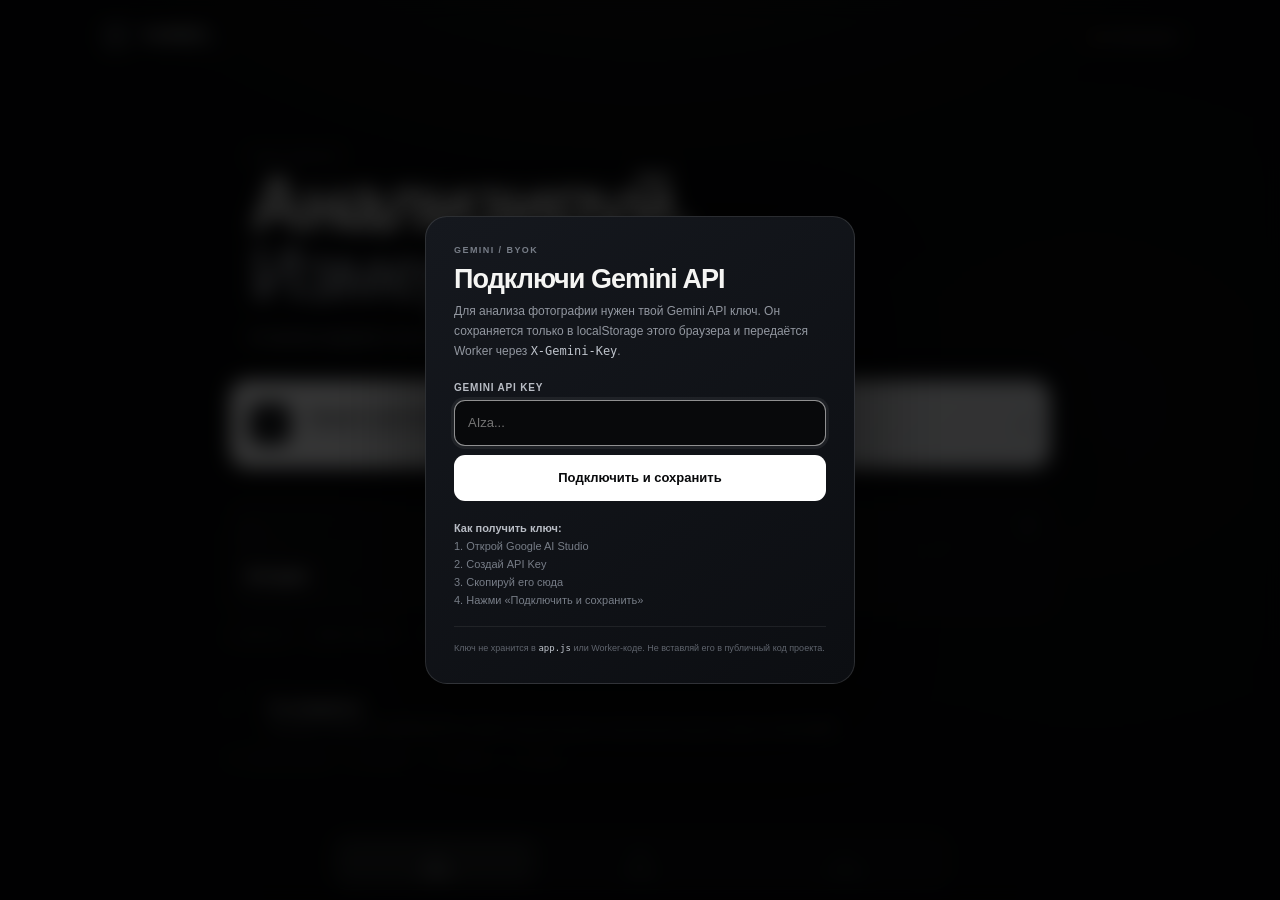
==== commit 3c2ede02: "Update index.html" ====
--- a/web/index.html
+++ b/web/index.html
@@ -1440,1445 +1440,3 @@
 <script src="./app.js"></script>
 </body>
 </html>
-<!DOCTYPE html>
-<html lang="ru">
-<head>
-  <meta charset="UTF-8">
-
-  <meta
-    name="viewport"
-    content="width=device-width, initial-scale=1, viewport-fit=cover"
-  >
-
-  <meta
-    name="theme-color"
-    content="#08090b"
-  >
-
-  <meta
-    name="description"
-    content="FaceMetric — измерительный анализ пропорций, симметрии и структуры лица."
-  >
-
-  <title>FaceMetric — Facial Analysis</title>
-
-  <script src="https://telegram.org/js/telegram-web-app.js"></script>
-  <link rel="stylesheet" href="./style.css">
-</head>
-
-<body>
-
-  <div class="app">
-
-    <!-- =========================================================
-         TOP BAR
-    ========================================================== -->
-
-    <header class="topbar">
-
-      <button
-        class="brand"
-        type="button"
-        data-screen="home"
-        aria-label="FaceMetric — главная"
-      >
-
-        <span class="brand-mark">
-          F
-        </span>
-
-        <span class="brand-copy">
-          <span class="brand-name">
-            FaceMetric
-          </span>
-
-          <span class="brand-subtitle">
-            facial analysis
-          </span>
-        </span>
-
-      </button>
-
-      <div class="status">
-        <i class="status-dot"></i>
-        <span>SYSTEM READY</span>
-      </div>
-
-    </header>
-
-
-    <main>
-
-      <!-- =======================================================
-           HOME
-      ======================================================== -->
-
-      <section
-        class="screen active"
-        id="screen-home"
-        aria-labelledby="home-title"
-      >
-
-        <div class="hero-copy reveal">
-
-          <div class="eyebrow">
-            FACIAL ANALYSIS
-          </div>
-
-          <h1 id="home-title">
-            Анализируй.<br>
-            <span>Измеряй.</span>
-          </h1>
-
-          <p>
-            AI-анализ видимой геометрии, пропорций, симметрии
-            и других особенностей лица.
-          </p>
-
-        </div>
-
-
-        <input
-          id="file-input"
-          type="file"
-          accept="image/jpeg,image/png,image/webp"
-          hidden
-        >
-
-        <input
-          id="profile-file-input"
-          type="file"
-          accept="image/jpeg,image/png,image/webp"
-          hidden
-        >
-
-
-        <div
-          class="upload-zone"
-          id="upload-zone"
-        >
-
-          <button
-            class="upload-card reveal"
-            id="upload-btn"
-            type="button"
-          >
-
-            <span class="upload-icon">
-              <span>↑</span>
-            </span>
-
-            <span class="upload-copy">
-
-              <strong>
-                Загрузить фотографию
-              </strong>
-
-              <span id="upload-name">
-                JPG, PNG или WEBP · до 15 MB
-              </span>
-
-            </span>
-
-            <span class="chevron">
-              ↗
-            </span>
-
-          </button>
-
-          <div class="drop-hint">
-            или перетащи изображение сюда
-          </div>
-
-        </div>
-
-
-        <div class="home-grid">
-
-          <button
-            class="mini-card reveal"
-            type="button"
-            data-screen="history"
-          >
-
-            <span class="mini-label">
-              01
-            </span>
-
-            <strong>
-              История
-            </strong>
-
-            <span class="mini-arrow">
-              ↗
-            </span>
-
-            <span class="mini-line"></span>
-
-          </button>
-
-
-          <button
-            class="mini-card reveal"
-            type="button"
-            data-screen="about"
-          >
-
-            <span class="mini-label">
-              02
-            </span>
-
-            <strong>
-              Методология
-            </strong>
-
-            <span class="mini-arrow">
-              ↗
-            </span>
-
-            <span class="mini-line"></span>
-
-          </button>
-
-        </div>
-
-
-        <div class="trust-row">
-
-          <span>
-            AI ANALYSIS
-          </span>
-
-          <i></i>
-
-          <span>
-            VISIBLE FEATURES
-          </span>
-
-          <i></i>
-
-          <span>
-            VISIBLE DATA
-          </span>
-
-        </div>
-
-
-        <div class="home-footnote reveal">
-
-          <span class="home-footnote__index">
-            /
-          </span>
-
-          <div>
-
-            <strong>
-              Что измеряется
-            </strong>
-
-            <p>
-              Пропорции, симметрия, геометрические отношения
-              и другие признаки, которые реально удалось увидеть
-              на фотографии.
-            </p>
-
-          </div>
-
-        </div>
-
-
-        <div class="home-capabilities">
-
-          <span>01&nbsp; VISIBLE FEATURES</span>
-          <span>02&nbsp; GEOMETRY</span>
-          <span>03&nbsp; SYMMETRY</span>
-          <span>04&nbsp; REPORT</span>
-
-        </div>
-
-      </section>
-
-
-      <!-- =======================================================
-           ANALYSIS
-      ======================================================== -->
-
-      <section
-        class="screen"
-        id="screen-analysis"
-        aria-labelledby="analysis-title"
-      >
-
-        <div class="screen-title">
-
-          <button
-            class="back-btn"
-            type="button"
-            data-screen="home"
-            aria-label="Назад"
-          >
-            ←
-          </button>
-
-          <div>
-
-            <div class="eyebrow">
-              ANALYSIS
-            </div>
-
-            <h2 id="analysis-title">
-              Сканирование
-            </h2>
-
-          </div>
-
-        </div>
-
-
-        <!-- PHOTO ANALYSIS VIEW -->
-
-        <div class="analysis-preview preview-card">
-
-          <div
-            class="preview-frame"
-            id="analysis-frame"
-          >
-
-            <img
-              id="analysis-image"
-              alt="Фото для анализа"
-              draggable="false"
-            >
-
-
-            <!-- dark overlay -->
-
-            <div class="analysis-dark-overlay"></div>
-
-
-            <!-- scanning line -->
-
-            <div
-              class="scan-line"
-              id="scan-line"
-            ></div>
-
-
-            <!-- facial analysis canvas -->
-
-            <canvas
-              id="landmark-canvas"
-              aria-hidden="true"
-            ></canvas>
-
-
-            <!-- additional face guides -->
-
-            <div
-              class="face-guide"
-              id="face-guide"
-              aria-hidden="true"
-            >
-
-              <div class="face-guide-axis"></div>
-
-              <div class="face-guide-zone face-guide-zone--forehead"></div>
-
-              <div class="face-guide-zone face-guide-zone--mid"></div>
-
-              <div class="face-guide-zone face-guide-zone--lower"></div>
-
-            </div>
-
-
-            <!-- corners -->
-
-            <div
-              class="preview-corners"
-              aria-hidden="true"
-            >
-
-              <span></span>
-              <span></span>
-              <span></span>
-              <span></span>
-
-            </div>
-
-
-            <!-- image top status -->
-
-            <div
-              class="preview-status"
-              id="analysis-state"
-            >
-              ANALYZING
-            </div>
-
-            <div
-              class="alignment-status"
-              id="alignment-status"
-              aria-live="polite"
-            >
-              АВТОВЫРАВНИВАНИЕ · ОЖИДАНИЕ
-            </div>
-
-            <div class="analysis-scan-hud" id="analysis-scan-hud" aria-live="polite">
-              <div class="analysis-scan-hud__top">
-                <span class="analysis-scan-hud__dot"></span>
-                <span>FACEMETRIC SCAN</span>
-              </div>
-              <strong id="analysis-scan-title">Готово к анализу</strong>
-              <small id="analysis-scan-detail"></small>
-              <div class="analysis-scan-hud__bar"><i id="analysis-scan-progress"></i></div>
-            </div>
-
-
-            <!-- image measurement -->
-
-            <div class="preview-measurements">
-
-              <span>
-                VISIBLE FEATURES
-                <b id="feature-count">0</b>
-              </span>
-
-              <span>
-                AXIS
-                <b id="axis-status">—</b>
-              </span>
-
-            </div>
-
-
-            <!-- score appears here first -->
-
-            <div
-              class="analysis-score"
-              id="analysis-score"
-            >
-
-              <span>
-                MEASURED SCORE
-              </span>
-
-              <strong>
-                —
-              </strong>
-
-              <small>
-                / 10
-              </small>
-
-            </div>
-
-
-            <!-- tiny processing indicator -->
-
-            <div
-              class="preview-processing"
-              id="preview-processing"
-            >
-
-              <i></i>
-              <span>PROCESSING</span>
-
-            </div>
-
-          </div>
-
-        </div>
-
-
-        <div class="classification-settings" id="classification-settings" hidden>
-          <div class="classification-settings__title">Профиль оценки</div>
-          <div class="classification-settings__grid">
-            <label class="classification-field">
-              <span>Пол</span>
-              <select id="gender-select" autocomplete="sex">
-                <option value="male">Мужчина</option>
-                <option value="female">Женщина</option>
-              </select>
-            </label>
-            <label class="classification-age">
-              <input id="adult-confirm" type="checkbox">
-              <span>Мне 18 лет или больше</span>
-            </label>
-          </div>
-          <p class="classification-settings__note">
-            Геометрические измерения лица рассчитываются отдельно. Классификационные ярлыки доступны только после подтверждения 18+.
-          </p>
-        </div>
-
-        <div class="analysis-actions">
-          <div class="profile-upload-card" id="profile-upload-card">
-            <button
-              class="profile-upload-card__button"
-              id="profile-upload-btn"
-              type="button"
-            >
-              <span class="profile-upload-card__icon">＋</span>
-              <span>
-                <strong>Добавить фото профиля</strong>
-                <small id="profile-upload-name">Необязательно · профиль войдёт в общий рейтинг</small>
-              </span>
-              <span class="chevron">↗</span>
-            </button>
-          </div>
-
-          <button class="primary-btn analysis-start-btn" id="start-analysis-btn" type="button" disabled>
-            <span>Начать анализ</span>
-            <span>↗</span>
-          </button>
-        </div>
-
-
-        <!-- LOADING / ANALYSIS DETAILS -->
-
-        <div
-          class="loading-screen"
-          id="loading-content"
-        >
-
-          <div class="scan-orb">
-
-            <span>
-              FM
-            </span>
-
-            <i class="scan-ring"></i>
-
-            <i class="scan-ring scan-ring--outer"></i>
-
-          </div>
-
-
-          <h2 id="loading-title">
-            Анализируем
-          </h2>
-
-          <p id="loading-text">
-            Подготавливаем изображение
-          </p>
-
-
-          <div class="loading-progress">
-
-            <div
-              class="loading-progress-bar"
-              id="loading-progress-bar"
-            ></div>
-
-          </div>
-
-
-          <div class="loading-steps">
-
-            <div
-              class="loading-step active"
-              data-step="0"
-            >
-
-              <span></span>
-
-              <b>
-                01
-              </b>
-
-              <em>
-                Обработка изображения
-              </em>
-
-            </div>
-
-
-            <div
-              class="loading-step"
-              data-step="1"
-            >
-
-              <span></span>
-
-              <b>
-                02
-              </b>
-
-              <em>
-                Анализ видимых признаков
-              </em>
-
-            </div>
-
-
-            <div
-              class="loading-step"
-              data-step="2"
-            >
-
-              <span></span>
-
-              <b>
-                03
-              </b>
-
-              <em>
-                Измерение пропорций
-              </em>
-
-            </div>
-
-
-            <div
-              class="loading-step"
-              data-step="3"
-            >
-
-              <span></span>
-
-              <b>
-                04
-              </b>
-
-              <em>
-                Расчёт симметрии
-              </em>
-
-            </div>
-
-
-            <div
-              class="loading-step"
-              data-step="4"
-            >
-
-              <span></span>
-
-              <b>
-                05
-              </b>
-
-              <em>
-                Формирование отчёта
-              </em>
-
-            </div>
-
-          </div>
-
-        </div>
-
-      </section>
-
-
-      <!-- =======================================================
-           RESULT
-      ======================================================== -->
-
-      <section
-        class="screen"
-        id="screen-result"
-        aria-labelledby="result-title"
-      >
-
-        <div class="screen-title result-title">
-
-          <button
-            class="back-btn"
-            type="button"
-            data-screen="home"
-            aria-label="Назад"
-          >
-            ←
-          </button>
-
-          <div>
-
-            <div class="eyebrow">
-              ANALYSIS COMPLETE
-            </div>
-
-            <h2 id="result-title">
-              Результат
-            </h2>
-
-          </div>
-
-        </div>
-
-
-        <!-- RESULT HERO -->
-
-        <div class="result-hero">
-
-          <div class="result-glow"></div>
-
-          <div class="result-score-label">
-            MEASURED SCORE
-          </div>
-
-
-          <div class="result-score">
-
-            <span id="result-score">
-              —
-            </span>
-
-            <small>
-              / 10
-            </small>
-
-          </div>
-
-
-          <div class="score-track">
-
-            <div
-              id="score-progress"
-            ></div>
-
-          </div>
-
-
-          <div class="score-meta">
-
-            <span id="score-status">
-              Измерения получены
-            </span>
-
-            <span>
-              DATA BASED
-            </span>
-
-          </div>
-
-
-          <div class="score-summary">
-
-            <div class="score-summary-item">
-
-              <span>
-                DATA
-              </span>
-
-              <strong id="score-data-status">
-                VERIFIED
-              </strong>
-
-            </div>
-
-
-            <div class="score-summary-item">
-
-              <span>
-                VISIBLE FEATURES
-              </span>
-
-              <strong id="result-feature-count">
-                —
-              </strong>
-
-            </div>
-
-
-            <div class="score-summary-item">
-
-              <span>
-                MODEL
-              </span>
-
-              <strong>
-                MEASURED
-              </strong>
-
-            </div>
-
-          </div>
-
-        </div>
-
-
-        <!-- QUICK STATS -->
-
-        <div
-          class="stats-grid"
-          id="stats-grid"
-        ></div>
-
-
-        <!-- REPORT -->
-
-        <div class="report-section">
-
-          <div class="section-header">
-
-            <div>
-
-              <div class="eyebrow">
-                REPORT
-              </div>
-
-              <h3>
-                Разделы анализа
-              </h3>
-
-            </div>
-
-          </div>
-
-
-          <div
-            class="tabs"
-            id="report-tabs"
-            role="tablist"
-          >
-
-            <button
-              class="tab active"
-              type="button"
-              data-tab="overview"
-              role="tab"
-              aria-selected="true"
-            >
-              Обзор
-            </button>
-
-            <button
-              class="tab"
-              type="button"
-              data-tab="harmony"
-              role="tab"
-              aria-selected="false"
-            >
-              Гармония
-            </button>
-
-            <button
-              class="tab"
-              type="button"
-              data-tab="features"
-              role="tab"
-              aria-selected="false"
-            >
-              Черты и детали
-            </button>
-
-            <button
-              class="tab"
-              type="button"
-              data-tab="angularity"
-              role="tab"
-              aria-selected="false"
-            >
-              Угловатость
-            </button>
-
-            <button
-              class="tab"
-              type="button"
-              data-tab="symmetry"
-              role="tab"
-              aria-selected="false"
-            >
-              Симметрия
-            </button>
-
-            <button
-              class="tab"
-              type="button"
-              data-tab="dimorphism"
-              role="tab"
-              aria-selected="false"
-            >
-              Диморфизм
-            </button>
-
-            <button
-              class="tab"
-              type="button"
-              data-tab="health"
-              role="tab"
-              aria-selected="false"
-            >
-              Здоровье
-            </button>
-
-          </div>
-
-
-          <div class="tab-panels">
-
-            <!-- OVERVIEW -->
-
-            <div
-              class="tab-panel active"
-              data-panel="overview"
-              role="tabpanel"
-            >
-
-              <div
-                class="overview-grid"
-                id="overview-grid"
-              ></div>
-
-            </div>
-
-
-            <!-- HARMONY -->
-
-            <div
-              class="tab-panel"
-              data-panel="harmony"
-              role="tabpanel"
-            >
-
-              <div
-                class="feature-groups"
-                id="harmony-content"
-              ></div>
-
-            </div>
-
-
-            <!-- FEATURES -->
-
-            <div
-              class="tab-panel"
-              data-panel="features"
-              role="tabpanel"
-            >
-
-              <div
-                class="metrics"
-                id="metrics-content"
-              ></div>
-
-            </div>
-
-
-            <!-- ANGULARITY -->
-
-            <div
-              class="tab-panel"
-              data-panel="angularity"
-              role="tabpanel"
-            >
-
-              <div
-                class="feature-groups"
-                id="angularity-content"
-              ></div>
-
-            </div>
-
-
-            <!-- SYMMETRY -->
-
-            <div
-              class="tab-panel"
-              data-panel="symmetry"
-              role="tabpanel"
-            >
-
-              <div
-                class="feature-groups"
-                id="symmetry-content"
-              ></div>
-
-            </div>
-
-
-            <!-- DIMORPHISM -->
-
-            <div
-              class="tab-panel"
-              data-panel="dimorphism"
-              role="tabpanel"
-            >
-
-              <div
-                class="feature-groups"
-                id="dimorphism-content"
-              ></div>
-
-            </div>
-
-
-            <!-- HEALTH -->
-
-            <div
-              class="tab-panel"
-              data-panel="health"
-              role="tabpanel"
-            >
-
-              <div
-                class="note-card"
-                id="health-content"
-              >
-
-                <div class="note-icon">
-                  i
-                </div>
-
-                <p>
-                  Этот раздел не является медицинской
-                  диагностикой. Здесь отображаются только
-                  визуальные признаки, которые реально удалось
-                  получить из изображения.
-                </p>
-
-              </div>
-
-            </div>
-
-          </div>
-
-        </div>
-
-
-        <!-- DATA NOTE -->
-
-        <div class="note-card">
-
-          <div class="note-icon">
-            i
-          </div>
-
-          <p>
-            Числовые показатели строятся на измеряемых данных.
-            Качественные комментарии Gemini не используются
-            для создания или изменения числового score.
-          </p>
-
-        </div>
-
-
-        <button
-          class="primary-btn"
-          id="new-analysis"
-          type="button"
-        >
-
-          <span>
-            Новый анализ
-          </span>
-
-          <span>
-            ↗
-          </span>
-
-        </button>
-
-      </section>
-
-
-      <!-- =======================================================
-           HISTORY
-      ======================================================== -->
-
-      <section
-        class="screen"
-        id="screen-history"
-        aria-labelledby="history-title"
-      >
-
-        <div class="screen-title">
-
-          <button
-            class="back-btn"
-            type="button"
-            data-screen="home"
-            aria-label="Назад"
-          >
-            ←
-          </button>
-
-          <div>
-
-            <div class="eyebrow">
-              ARCHIVE
-            </div>
-
-            <h2 id="history-title">
-              История
-            </h2>
-
-          </div>
-
-        </div>
-
-
-        <div class="history-summary">
-
-          <span class="eyebrow">
-            ANALYSES
-          </span>
-
-          <strong id="history-count">
-            0
-          </strong>
-
-          <span>
-            saved locally
-          </span>
-
-        </div>
-
-
-        <div
-          class="history-list"
-          id="history-list"
-        ></div>
-
-      </section>
-
-
-      <!-- =======================================================
-           ABOUT
-      ======================================================== -->
-
-      <section
-        class="screen"
-        id="screen-about"
-        aria-labelledby="about-title"
-      >
-
-        <div class="screen-title">
-
-          <button
-            class="back-btn"
-            type="button"
-            data-screen="home"
-            aria-label="Назад"
-          >
-            ←
-          </button>
-
-          <div>
-
-            <div class="eyebrow">
-              SYSTEM
-            </div>
-
-            <h2 id="about-title">
-              Методология
-            </h2>
-
-          </div>
-
-        </div>
-
-
-        <div class="about-intro">
-
-          <div class="eyebrow">
-            MEASUREMENT FIRST
-          </div>
-
-          <p>
-            Система разделяет объективные измерения
-            и качественную интерпретацию. Gemini может
-            описывать уже полученные результаты, но не
-            придумывает числовые измерения и не меняет score.
-          </p>
-
-        </div>
-
-
-        <div class="about-stack">
-
-          <div class="about-card">
-
-            <span>
-              01
-            </span>
-
-            <div>
-
-              <strong>
-                Visible features
-              </strong>
-
-              <p>
-                Видимые особенности лица используются для оценки
-                пропорций, отношений и других визуальных
-                параметров.
-              </p>
-
-            </div>
-
-          </div>
-
-
-          <div class="about-card">
-
-            <span>
-              02
-            </span>
-
-            <div>
-
-              <strong>
-                Geometry
-              </strong>
-
-              <p>
-                Параметры рассчитываются из фактически
-                полученных координат и измерений.
-              </p>
-
-            </div>
-
-          </div>
-
-
-          <div class="about-card">
-
-            <span>
-              03
-            </span>
-
-            <div>
-
-              <strong>
-                Symmetry
-              </strong>
-
-              <p>
-                Левая и правая стороны сравниваются
-                относительно выбранной центральной оси.
-              </p>
-
-            </div>
-
-          </div>
-
-
-          <div class="about-card">
-
-            <span>
-              04
-            </span>
-
-            <div>
-
-              <strong>
-                Gemini
-              </strong>
-
-              <p>
-                Используется для текстовой интерпретации
-                уже полученных измерительных данных.
-              </p>
-
-            </div>
-
-          </div>
-
-
-          <div class="about-card">
-
-            <span>
-              05
-            </span>
-
-            <div>
-
-              <strong>
-                No fabricated score
-              </strong>
-
-              <p>
-                Интерфейс не создаёт случайный score.
-                Если сервер не вернул валидное числовое
-                значение, результат не показывается.
-              </p>
-
-            </div>
-
-          </div>
-
-        </div>
-
-      </section>
-
-    </main>
-
-  </div>
-
-
-  <!-- =========================================================
-       BOTTOM NAVIGATION
-  ========================================================== -->
-
-  <nav
-    class="bottom-nav"
-    aria-label="Основная навигация"
-  >
-
-    <button
-      class="nav-item active"
-      type="button"
-      data-screen="home"
-    >
-
-      <span>⌂</span>
-
-      <small>
-        Главная
-      </small>
-
-    </button>
-
-
-    <button
-      class="nav-item"
-      type="button"
-      data-screen="history"
-    >
-
-      <span>◷</span>
-
-      <small>
-        История
-      </small>
-
-    </button>
-
-
-    <button
-      class="nav-item"
-      type="button"
-      data-screen="about"
-    >
-
-      <span>○</span>
-
-      <small>
-        О системе
-      </small>
-
-    </button>
-
-  </nav>
-
-
-  <!-- =========================================================
-       TOAST
-  ========================================================== -->
-
-  <div
-    class="toast"
-    id="toast"
-    role="status"
-    aria-live="polite"
-  ></div>
-
-
-
-<div
-  id="classificationModal"
-  class="api-key-modal classification-modal"
-  hidden
-  aria-hidden="true"
-  role="dialog"
-  aria-modal="true"
-  aria-labelledby="classificationModalTitle"
->
-  <div class="api-key-card classification-modal-card">
-    <div class="api-key-eyebrow">FACEMETRIC / PROFILE</div>
-    <h2 id="classificationModalTitle">Настроим анализ</h2>
-    <p>Выбери профиль анализа перед началом. Геометрические измерения лица остаются отдельными от классификационного ярлыка.</p>
-
-    <form id="classificationForm" novalidate>
-      <label class="api-key-label" for="classificationGender">Профиль</label>
-      <select id="classificationGender" class="classification-modal-select">
-        <option value="male">Мужчина</option>
-        <option value="female">Женщина</option>
-      </select>
-
-      <label class="classification-modal-check" for="classificationAdult">
-        <input id="classificationAdult" type="checkbox">
-        <span>Мне уже есть 18 лет</span>
-      </label>
-
-      <div id="classificationModalError" class="api-key-error" role="alert" hidden></div>
-
-      <button id="saveClassificationBtn" type="submit">Продолжить анализ</button>
-    </form>
-
-    <div class="api-help">
-      <b>Зачем это нужно:</b><br>
-      выбор профиля нужен для корректного отображения классификации. Сами геометрические измерения рассчитываются отдельно.
-    </div>
-  </div>
-</div>
-
-<div
-  id="apiKeyModal"
-  class="api-key-modal"
-  hidden
-  aria-hidden="true"
-  role="dialog"
-  aria-modal="true"
-  aria-labelledby="apiKeyTitle"
->
-  <div class="api-key-card">
-    <div class="api-key-eyebrow">GEMINI / BYOK</div>
-
-    <h2 id="apiKeyTitle">Подключи Gemini API</h2>
-
-    <p>
-      Для анализа фотографии нужен твой Gemini API ключ.
-      Он сохраняется только в localStorage этого браузера
-      и передаётся Worker через <code>X-Gemini-Key</code>.
-    </p>
-
-    <form id="geminiApiKeyForm" novalidate>
-      <label class="api-key-label" for="geminiApiKeyInput">
-        Gemini API Key
-      </label>
-
-      <input
-        id="geminiApiKeyInput"
-        type="password"
-        placeholder="AIza..."
-        autocomplete="off"
-        spellcheck="false"
-        inputmode="text"
-        required
-      >
-
-      <div
-        id="geminiApiKeyError"
-        class="api-key-error"
-        role="alert"
-        hidden
-      ></div>
-
-      <button
-        id="saveGeminiKeyBtn"
-        type="submit"
-      >
-        Подключить и сохранить
-      </button>
-    </form>
-
-    <div class="api-help">
-      <b>Как получить ключ:</b><br>
-      1. Открой Google AI Studio<br>
-      2. Создай API Key<br>
-      3. Скопируй его сюда<br>
-      4. Нажми «Подключить и сохранить»
-    </div>
-
-    <div class="api-security-note">
-      Ключ не хранится в <code>app.js</code> или Worker-коде.
-      Не вставляй его в публичный код проекта.
-    </div>
-  </div>
-</div>
-
-<script src="./app.js"></script>
-</body>
-</html>
--- a/web/style.css
+++ b/web/style.css
@@ -2882,3 +2882,97 @@
 .metric-reference-graph{display:block;width:100%;height:auto;margin-top:18px}.metric-reference-axis{stroke:#d8dbd8;stroke-width:1}.metric-reference-curve{fill:none;stroke:#6f9e84;stroke-width:2}.metric-reference-fill{fill:rgba(111,158,132,.10)}.metric-reference-marker{stroke:#3f7d62;stroke-width:1.5;stroke-dasharray:3 3}.metric-reference-dot{fill:#3f7d62}
 @media(max-width:820px){.metric-reference-viewer{padding:10px}.metric-reference-viewer__dialog{width:100%;max-height:96vh;border-radius:13px}.metric-reference-viewer__body{grid-template-columns:1fr;max-height:88vh;overflow:auto}.metric-reference-viewer__visual-wrap{padding:10px}.metric-reference-viewer__visual{min-height:350px}.metric-reference-viewer__media{height:62vh}.metric-reference-viewer__panel{padding:18px}.metric-reference-viewer__nav--prev{left:6px}.metric-reference-viewer__nav--next{right:6px}}
 @media(prefers-reduced-motion:reduce){.metric-reference-viewer,.metric-reference-viewer__dialog,.metric-reference-viewer__media,.metric-reference-viewer__metric-tag,.metric-reference-viewer__content{animation:none!important;transition:none!important}}
+
+/* ============================================================
+   METRIC VIEWER V2 — LAYOUT / ZOOM FIX
+============================================================ */
+.metric-inspector__visual{
+  display:none !important;
+}
+.metric-inspector__visual::before{
+  content:none !important;
+}
+.metric-reference-viewer__dialog{
+  width:min(1180px,94vw);
+  max-height:min(820px,92vh);
+}
+.metric-reference-viewer__body{
+  grid-template-columns:minmax(0,1.08fr) minmax(360px,.92fr);
+  min-height:0;
+  height:min(650px,calc(92vh - 78px));
+}
+.metric-reference-viewer__visual-wrap{
+  min-width:0;
+  min-height:0;
+  padding:22px 28px;
+  overflow:hidden;
+}
+.metric-reference-viewer__visual{
+  min-width:0;
+  min-height:0;
+  width:100%;
+  height:100%;
+  overflow:hidden;
+}
+.metric-reference-viewer__media{
+  width:min(100%,520px);
+  height:min(100%,560px);
+  max-width:100%;
+  max-height:100%;
+  overflow:hidden;
+  transform:none !important;
+  will-change:auto;
+}
+.metric-reference-viewer__zoom-layer{
+  position:absolute;
+  inset:0;
+  width:100%;
+  height:100%;
+  transform-origin:center center;
+  will-change:transform;
+  overflow:hidden;
+}
+.metric-reference-viewer__zoom-layer.is-focused{
+  animation:metricReferenceZoomLayer .88s cubic-bezier(.22,.61,.36,1) both;
+}
+@keyframes metricReferenceZoomLayer{
+  from{transform:translate(0,0) scale(1.01)}
+  to{transform:translate(var(--ref-focus-x,0),var(--ref-focus-y,0)) scale(var(--ref-focus-scale,1))}
+}
+.metric-reference-viewer__image,
+.metric-reference-viewer__canvas{
+  position:absolute;
+  inset:0;
+  width:100%;
+  height:100%;
+  object-fit:contain;
+}
+.metric-reference-viewer__panel{
+  min-width:0;
+  min-height:0;
+  overflow:auto;
+  overscroll-behavior:contain;
+}
+.metric-reference-viewer__nav{
+  z-index:50;
+  width:38px;
+  height:38px;
+}
+.metric-reference-viewer__nav--prev{left:10px}
+.metric-reference-viewer__nav--next{right:10px}
+
+@media(max-width:900px){
+  .metric-reference-viewer{padding:12px}
+  .metric-reference-viewer__dialog{width:min(760px,96vw);max-height:94vh}
+  .metric-reference-viewer__body{
+    grid-template-columns:1fr;
+    height:auto;
+    max-height:calc(94vh - 78px);
+    overflow:auto;
+  }
+  .metric-reference-viewer__visual-wrap{min-height:420px}
+  .metric-reference-viewer__media{height:min(62vh,500px)}
+  .metric-reference-viewer__panel{max-height:360px}
+  .metric-reference-viewer__nav--prev{left:8px}
+  .metric-reference-viewer__nav--next{right:8px}
+}
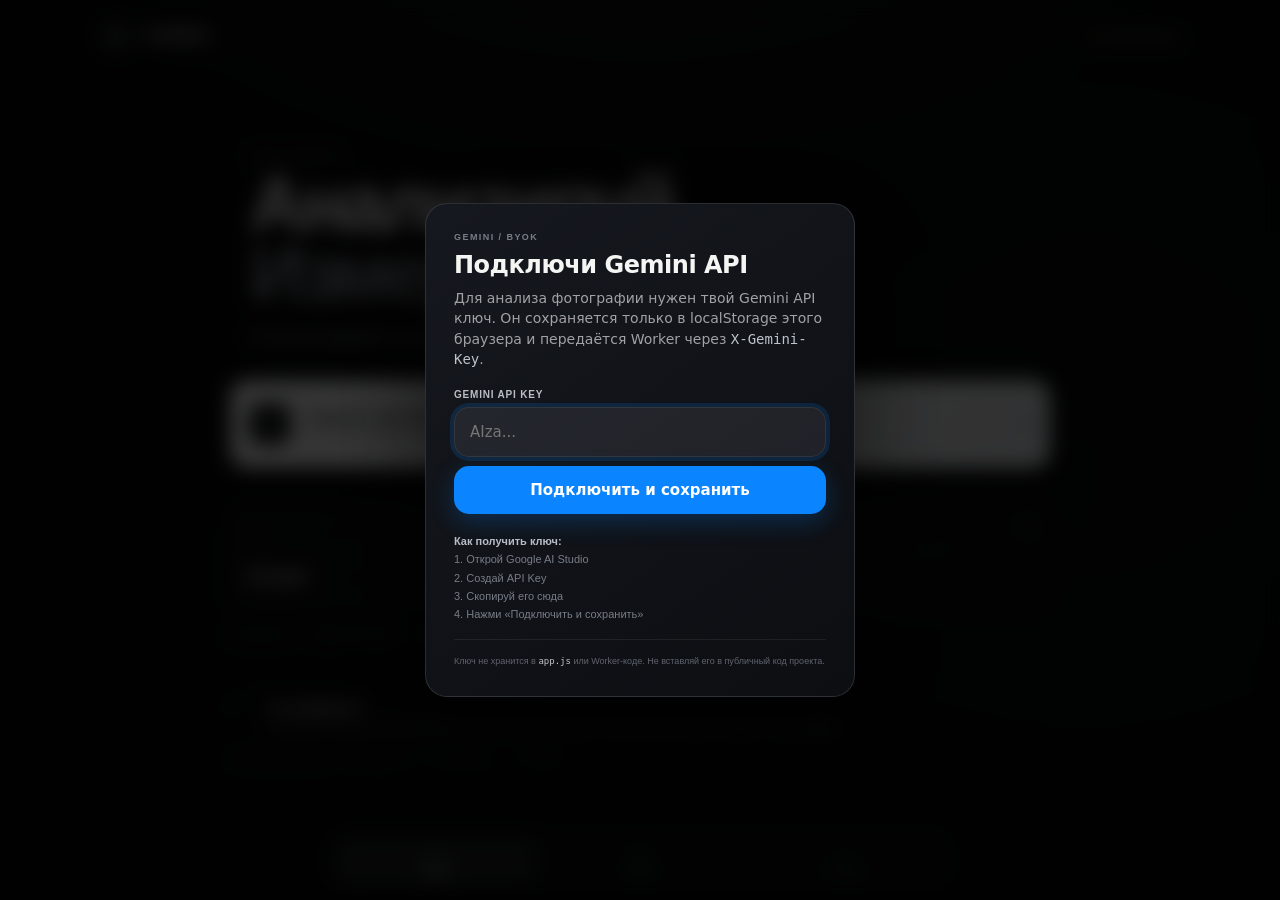
==== commit 49bb6eff: "Update index.html" ====
--- a/web/index.html
+++ b/web/index.html
@@ -1349,16 +1349,55 @@
     <p>Выбери профиль анализа перед началом. Геометрические измерения лица остаются отдельными от классификационного ярлыка.</p>
 
     <form id="classificationForm" novalidate>
-      <label class="api-key-label" for="classificationGender">Профиль</label>
-      <select id="classificationGender" class="classification-modal-select">
-        <option value="male">Мужчина</option>
-        <option value="female">Женщина</option>
-      </select>
-
-      <label class="classification-modal-check" for="classificationAdult">
-        <input id="classificationAdult" type="checkbox">
-        <span>Мне уже есть 18 лет</span>
-      </label>
+      <label class="api-key-label">Профиль</label>
+
+      <input id="classificationGender" type="hidden" value="male">
+
+      <div class="classification-gender-grid" role="radiogroup" aria-label="Профиль">
+        <button
+          type="button"
+          class="classification-gender-option"
+          data-gender="male"
+          aria-pressed="true"
+        >
+          <span class="classification-gender-icon">♂</span>
+          <span class="classification-gender-copy">
+            <strong>Мужчина</strong>
+            <small>Мужской профиль</small>
+          </span>
+        </button>
+
+        <button
+          type="button"
+          class="classification-gender-option"
+          data-gender="female"
+          aria-pressed="false"
+        >
+          <span class="classification-gender-icon">♀</span>
+          <span class="classification-gender-copy">
+            <strong>Женщина</strong>
+            <small>Женский профиль</small>
+          </span>
+        </button>
+      </div>
+
+      <input id="classificationAdult" type="checkbox" hidden>
+
+      <button
+        type="button"
+        id="classificationAdultToggle"
+        class="classification-adult-toggle"
+        aria-pressed="false"
+      >
+        <span class="classification-toggle-track" aria-hidden="true">
+          <span class="classification-toggle-thumb"></span>
+        </span>
+        <span class="classification-adult-copy">
+          <strong>Мне уже есть 18 лет</strong>
+          <small>Подтверждаю, что мне 18 лет или больше</small>
+        </span>
+        <span class="classification-adult-check" aria-hidden="true">✓</span>
+      </button>
 
       <div id="classificationModalError" class="api-key-error" role="alert" hidden></div>
 
--- a/web/style.css
+++ b/web/style.css
@@ -2976,3 +2976,353 @@
   .metric-reference-viewer__nav--prev{left:8px}
   .metric-reference-viewer__nav--next{right:8px}
 }
+
+
+/* ============================================================
+   iOS-like minimal modals
+   ============================================================ */
+#apiKeyModal,
+#classificationModal {
+  --ios-bg: rgba(28, 28, 30, 0.96);
+  --ios-surface: rgba(44, 44, 46, 0.96);
+  --ios-text: #f5f5f7;
+  --ios-secondary: #a1a1a6;
+  --ios-border: rgba(255,255,255,.10);
+  --ios-accent: #0a84ff;
+}
+
+#apiKeyModal .modal-card,
+#classificationModal .modal-card,
+#apiKeyModal .modal-content,
+#classificationModal .modal-content {
+  width: min(92vw, 430px);
+  border-radius: 24px;
+  background: var(--ios-bg);
+  color: var(--ios-text);
+  border: 1px solid var(--ios-border);
+  box-shadow: 0 24px 70px rgba(0,0,0,.42);
+  padding: 26px;
+  backdrop-filter: blur(22px) saturate(150%);
+  -webkit-backdrop-filter: blur(22px) saturate(150%);
+}
+
+#apiKeyModal input,
+#classificationModal select,
+#classificationModal input {
+  width: 100%;
+  min-height: 50px;
+  box-sizing: border-box;
+  border-radius: 14px;
+  border: 1px solid var(--ios-border);
+  background: var(--ios-surface);
+  color: var(--ios-text);
+  padding: 0 15px;
+  font: 500 15px/1.2 -apple-system, BlinkMacSystemFont, "SF Pro Display",
+        "SF Pro Text", Inter, system-ui, sans-serif;
+  outline: none;
+  transition: border-color .18s ease, box-shadow .18s ease, transform .12s ease;
+}
+
+#apiKeyModal input:focus,
+#classificationModal select:focus,
+#classificationModal input:focus {
+  border-color: rgba(10,132,255,.85);
+  box-shadow: 0 0 0 4px rgba(10,132,255,.16);
+}
+
+#apiKeyModal button,
+#classificationModal button {
+  min-height: 48px;
+  border: 0;
+  border-radius: 14px;
+  padding: 0 18px;
+  font: 600 15px/1 -apple-system, BlinkMacSystemFont, "SF Pro Text",
+        Inter, system-ui, sans-serif;
+  cursor: pointer;
+  transition: transform .12s ease, opacity .18s ease, filter .18s ease;
+}
+
+#apiKeyModal button:active,
+#classificationModal button:active {
+  transform: scale(.98);
+}
+
+#apiKeyModal button[type="submit"],
+#classificationModal button[type="submit"] {
+  background: var(--ios-accent);
+  color: white;
+}
+
+#apiKeyModal .modal-title,
+#classificationModal .modal-title,
+#apiKeyModal h2,
+#classificationModal h2 {
+  letter-spacing: -.02em;
+  font: 650 24px/1.15 -apple-system, BlinkMacSystemFont, "SF Pro Display",
+        Inter, system-ui, sans-serif;
+}
+
+#apiKeyModal p,
+#classificationModal p,
+#apiKeyModal .modal-subtitle,
+#classificationModal .modal-subtitle {
+  color: var(--ios-secondary);
+  font: 400 14px/1.45 -apple-system, BlinkMacSystemFont, "SF Pro Text",
+        Inter, system-ui, sans-serif;
+}
+
+
+/* ============================================================
+   FaceMetric v3 — dark metric viewer + iOS-style modal motion
+   ============================================================ */
+
+#metric-inspector,
+#metric-reference-modal {
+  color-scheme: dark;
+}
+
+#metric-inspector {
+  background: #111113 !important;
+  color: #f5f5f7 !important;
+  border: 1px solid rgba(255,255,255,.08) !important;
+  border-radius: 24px !important;
+  box-shadow: 0 24px 70px rgba(0,0,0,.32) !important;
+}
+
+#metric-inspector .metric-inspector__header,
+#metric-inspector .metric-inspector__body,
+#metric-inspector .metric-inspector__visual,
+#metric-inspector .metric-inspector__empty {
+  color: #f5f5f7 !important;
+}
+
+#metric-reference-modal {
+  background: rgba(0,0,0,.58) !important;
+  backdrop-filter: blur(18px) saturate(125%);
+  -webkit-backdrop-filter: blur(18px) saturate(125%);
+}
+
+#metric-reference-modal .metric-reference-dialog,
+#metric-reference-modal .metric-reference-card,
+#metric-reference-modal .metric-reference-panel {
+  background: #111113 !important;
+  color: #f5f5f7 !important;
+  border-color: rgba(255,255,255,.09) !important;
+  border-radius: 26px !important;
+  box-shadow: 0 30px 90px rgba(0,0,0,.55) !important;
+}
+
+#metric-reference-modal .metric-reference-media,
+#metric-reference-modal .metric-reference-visual,
+#metric-reference-modal .metric-reference-image {
+  background: #08080a !important;
+}
+
+#metric-reference-modal [data-metric-prev],
+#metric-reference-modal [data-metric-next] {
+  z-index: 30;
+  position: relative;
+  min-width: 44px;
+  min-height: 44px;
+  border-radius: 50%;
+  background: rgba(255,255,255,.09);
+  color: #fff;
+  border: 1px solid rgba(255,255,255,.10);
+  box-shadow: 0 8px 28px rgba(0,0,0,.28);
+}
+
+#metric-reference-modal [data-metric-prev]:hover,
+#metric-reference-modal [data-metric-next]:hover {
+  background: rgba(255,255,255,.15);
+}
+
+/* Local zoom: never allow the image stage to cover the info panel. */
+#metric-reference-modal .metric-reference-media,
+#metric-reference-modal .metric-reference-visual {
+  position: relative;
+  overflow: hidden !important;
+  isolation: isolate;
+}
+
+#metric-reference-modal .metric-reference-media img,
+#metric-reference-modal .metric-reference-media canvas,
+#metric-reference-modal .metric-reference-visual img,
+#metric-reference-modal .metric-reference-visual canvas {
+  max-width: none;
+}
+
+/* iOS-like modal entrance */
+#apiKeyModal,
+#classificationModal {
+  opacity: 0;
+  transition: opacity .22s ease;
+}
+
+#apiKeyModal.show,
+#classificationModal.show,
+#apiKeyModal:not([hidden]),
+#classificationModal:not([hidden]) {
+  opacity: 1;
+}
+
+#apiKeyModal .modal-card,
+#apiKeyModal .modal-content,
+#classificationModal .modal-card,
+#classificationModal .modal-content {
+  border-radius: 26px !important;
+  background: rgba(28,28,30,.96) !important;
+  color: #f5f5f7 !important;
+  border: 1px solid rgba(255,255,255,.09) !important;
+  box-shadow: 0 30px 90px rgba(0,0,0,.52) !important;
+  transform: translateY(10px) scale(.965);
+  transition: transform .28s cubic-bezier(.22,1,.36,1),
+              opacity .22s ease;
+}
+
+#apiKeyModal.show .modal-card,
+#apiKeyModal.show .modal-content,
+#classificationModal.show .modal-card,
+#classificationModal.show .modal-content,
+#apiKeyModal:not([hidden]) .modal-card,
+#apiKeyModal:not([hidden]) .modal-content,
+#classificationModal:not([hidden]) .modal-card,
+#classificationModal:not([hidden]) .modal-content {
+  transform: translateY(0) scale(1);
+}
+
+#apiKeyModal input,
+#classificationModal input,
+#classificationModal select {
+  border-radius: 15px !important;
+  background: rgba(118,118,128,.18) !important;
+  border: 1px solid rgba(255,255,255,.08) !important;
+  color: #f5f5f7 !important;
+}
+
+#apiKeyModal button,
+#classificationModal button {
+  border-radius: 15px !important;
+  min-height: 48px;
+}
+
+#apiKeyModal button[type="submit"],
+#classificationModal button[type="submit"] {
+  background: #0a84ff !important;
+  color: #fff !important;
+  box-shadow: 0 8px 24px rgba(10,132,255,.24);
+}
+
+@media (prefers-reduced-motion: reduce) {
+  #apiKeyModal,
+  #classificationModal,
+  #apiKeyModal .modal-card,
+  #apiKeyModal .modal-content,
+  #classificationModal .modal-card,
+  #classificationModal .modal-content {
+    transition: none !important;
+  }
+}
+
+
+/* FaceMetric metric viewer — dark theme override */
+#metric-reference-modal,
+#metric-reference-modal .metric-reference-dialog,
+#metric-reference-modal .metric-reference-card,
+#metric-reference-modal .metric-reference-panel,
+#metric-reference-modal .metric-reference-content {
+  color-scheme: dark !important;
+  background: #101011 !important;
+  color: #f5f5f7 !important;
+  border-color: rgba(255,255,255,.08) !important;
+}
+
+#metric-reference-modal {
+  background: rgba(0,0,0,.72) !important;
+  backdrop-filter: blur(18px) saturate(115%) !important;
+  -webkit-backdrop-filter: blur(18px) saturate(115%) !important;
+}
+
+#metric-reference-modal .metric-reference-header,
+#metric-reference-modal .metric-reference-body,
+#metric-reference-modal .metric-reference-info,
+#metric-reference-modal .metric-reference-tabs,
+#metric-reference-modal .metric-reference-empty {
+  background: #101011 !important;
+  color: #f5f5f7 !important;
+}
+
+#metric-reference-modal .metric-reference-media,
+#metric-reference-modal .metric-reference-visual,
+#metric-reference-modal .metric-reference-image-wrap {
+  background: #09090b !important;
+}
+
+#metric-reference-modal .metric-reference-tabs button {
+  background: #1c1c1e !important;
+  color: #a1a1a6 !important;
+  border-color: rgba(255,255,255,.06) !important;
+}
+
+#metric-reference-modal .metric-reference-tabs button.active,
+#metric-reference-modal .metric-reference-tabs button[aria-selected="true"] {
+  background: #2a2a2c !important;
+  color: #fff !important;
+}
+
+#metric-reference-modal .metric-reference-close,
+#metric-reference-modal button[data-metric-prev],
+#metric-reference-modal button[data-metric-next] {
+  background: rgba(255,255,255,.08) !important;
+  color: #fff !important;
+  border-color: rgba(255,255,255,.10) !important;
+}
+
+#metric-reference-modal .metric-reference-close:hover,
+#metric-reference-modal button[data-metric-prev]:hover,
+#metric-reference-modal button[data-metric-next]:hover {
+  background: rgba(255,255,255,.14) !important;
+}
+
+#metric-reference-modal .metric-reference-label,
+#metric-reference-modal .metric-reference-description,
+#metric-reference-modal .metric-reference-meta,
+#metric-reference-modal small {
+  color: #a1a1a6 !important;
+}
+
+#metric-reference-modal .metric-reference-value,
+#metric-reference-modal h1,
+#metric-reference-modal h2,
+#metric-reference-modal h3,
+#metric-reference-modal strong {
+  color: #f5f5f7 !important;
+}
+
+#metric-reference-modal .metric-reference-landmarks,
+#metric-reference-modal .metric-reference-box,
+#metric-reference-modal .metric-reference-stat {
+  background: #151517 !important;
+  border-color: rgba(255,255,255,.08) !important;
+  color: #f5f5f7 !important;
+}
+
+
+/* FaceMetric V6 — dark metric viewer + redesigned gender modal */
+.classification-modal{background:rgba(4,5,7,.80)!important;backdrop-filter:blur(22px) saturate(125%)!important;-webkit-backdrop-filter:blur(22px) saturate(125%)!important;opacity:0;transition:opacity .26s ease!important}
+.classification-modal.show{opacity:1!important}
+.classification-modal .classification-modal-card{width:min(430px,calc(100vw - 28px))!important;max-height:min(88vh,650px)!important;padding:30px!important;border:1px solid rgba(255,255,255,.09)!important;border-radius:26px!important;background:radial-gradient(circle at 50% 0,rgba(255,255,255,.055),transparent 42%),linear-gradient(145deg,#1a1b1f,#0f1012)!important;color:#f5f5f7!important;box-shadow:0 35px 110px rgba(0,0,0,.65),inset 0 1px 0 rgba(255,255,255,.035)!important;transform:translateY(14px) scale(.965)!important;opacity:0;transition:transform .34s cubic-bezier(.22,1,.36,1),opacity .22s ease!important}
+.classification-modal.show .classification-modal-card{transform:none!important;opacity:1}
+.classification-modal #classificationModalTitle{color:#f5f5f7!important;font-size:28px!important;letter-spacing:-.045em!important}
+.classification-modal .classification-modal-card>p{color:#92969e!important;line-height:1.6!important}
+.classification-modal .api-key-label{color:#aeb2ba!important}
+.classification-modal #classificationGender{appearance:none!important;-webkit-appearance:none!important;width:100%!important;min-height:52px!important;padding:0 44px 0 16px!important;border:1px solid rgba(255,255,255,.09)!important;border-radius:16px!important;color:#f5f5f7!important;background:linear-gradient(45deg,transparent 50%,#8d929a 50%) calc(100% - 20px) 23px/5px 5px no-repeat,linear-gradient(135deg,#8d929a 50%,transparent 50%) calc(100% - 15px) 23px/5px 5px no-repeat,#151619!important;font:600 14px -apple-system,BlinkMacSystemFont,"SF Pro Text",Inter,system-ui,sans-serif!important}
+.classification-modal .classification-modal-check{min-height:52px!important;padding:0 14px!important;border:1px solid rgba(255,255,255,.07)!important;border-radius:16px!important;background:rgba(255,255,255,.025)!important;color:#d7d9dd!important}
+.classification-modal .classification-modal-check input{appearance:none!important;width:20px!important;height:20px!important;border:1px solid rgba(255,255,255,.2)!important;border-radius:6px!important;background:#0b0c0e!important}
+.classification-modal .classification-modal-check input:checked{background:#55d98b!important;border-color:#55d98b!important}
+.classification-modal #saveClassificationBtn{width:100%!important;min-height:52px!important;border:0!important;border-radius:16px!important;background:#f2f3f5!important;color:#090a0c!important;font:750 13px -apple-system,BlinkMacSystemFont,"SF Pro Text",Inter,system-ui,sans-serif!important}
+.metric-reference-viewer__dialog{background:#101113!important;color:#f2f3f5!important;border:1px solid rgba(255,255,255,.08)!important;border-radius:22px!important;box-shadow:0 35px 120px rgba(0,0,0,.72)!important}
+.metric-reference-viewer__backdrop{background:rgba(2,3,5,.78)!important;backdrop-filter:blur(18px)!important;-webkit-backdrop-filter:blur(18px)!important}
+.metric-reference-viewer__titlebar{background:#141518!important;border-bottom:1px solid rgba(255,255,255,.07)!important}
+.metric-reference-viewer__titlebar h2{color:#f2f3f5!important}.metric-reference-viewer__eyebrow,.metric-reference-viewer__index{color:#777c85!important}
+.metric-reference-viewer__visual-wrap{background:#0d0e10!important}.metric-reference-viewer__media{background:#070809!important;box-shadow:0 18px 55px rgba(0,0,0,.48)!important}.metric-reference-viewer__panel{background:#111214!important;color:#f2f3f5!important}
+.metric-reference-scoreline strong{color:#f2f3f5!important}.metric-reference-scoreline strong small{color:#777c85!important}.metric-reference-tabs{background:#1a1b1f!important}.metric-reference-tabs button{color:#858a93!important}.metric-reference-tabs button.is-active{background:#292a2e!important;color:#f5f5f7!important;box-shadow:0 1px 7px rgba(0,0,0,.35)!important}.metric-reference-content h3{color:#f0f1f3!important}.metric-reference-content p{color:#8e939c!important}.metric-reference-label{color:#727780!important}.metric-reference-mini{border-color:rgba(255,255,255,.08)!important;color:#777c85!important;background:#151619!important}.metric-reference-mini strong{color:#e2e4e7!important}.metric-reference-landmarks span{background:#1b1c20!important;color:#b7bbc2!important}.metric-reference-viewer__close{background:#1b1c20!important;border-color:rgba(255,255,255,.09)!important;color:#d7d9dd!important}.metric-reference-viewer__nav{background:#1b1c20!important;color:#f2f3f5!important;border:1px solid rgba(255,255,255,.09)!important;box-shadow:0 8px 25px rgba(0,0,0,.42)!important}.metric-reference-viewer__nav--prev{left:10px!important}.metric-reference-viewer__nav--next{right:10px!important}
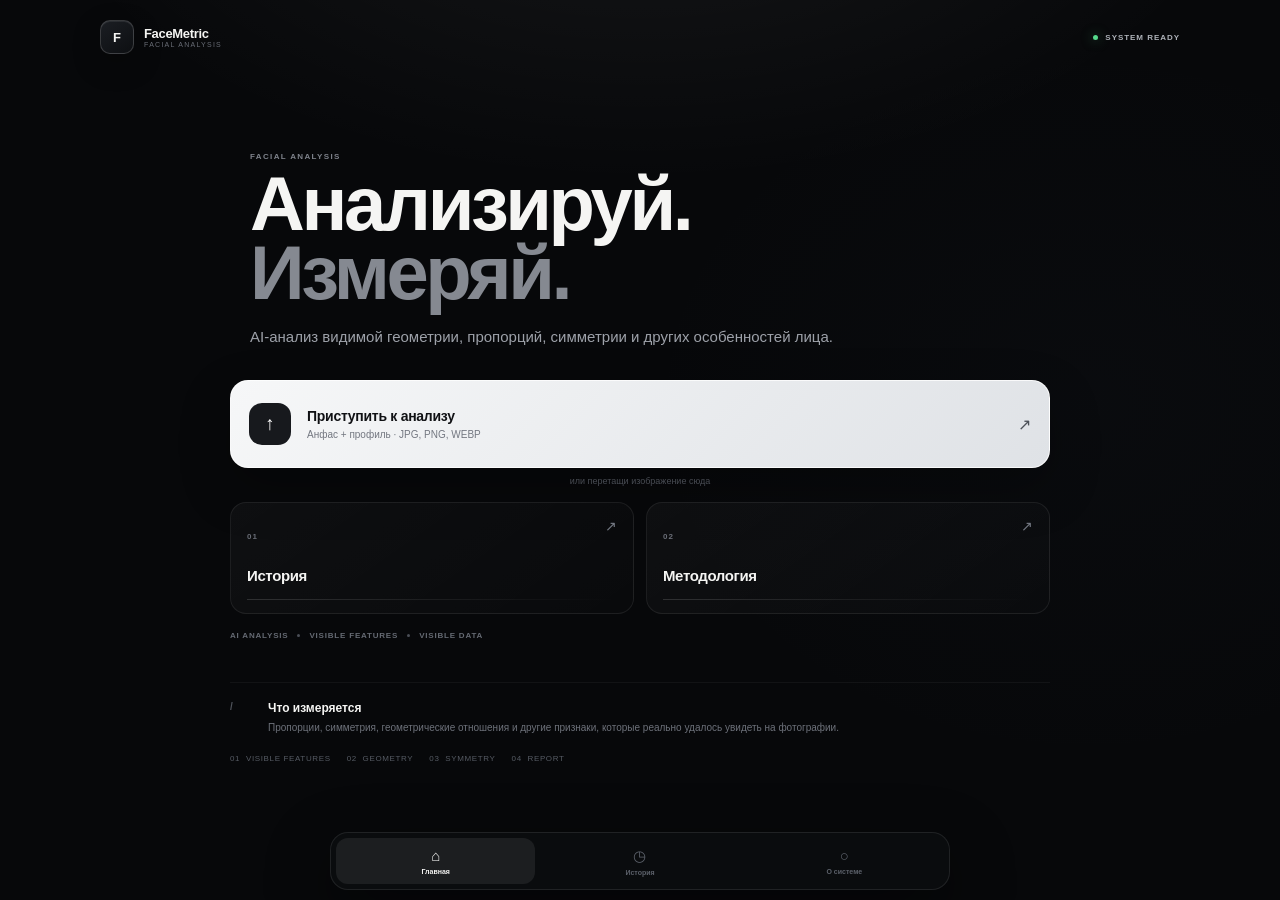
==== commit 495f94e9: "Update index.html" ====
--- a/web/index.html
+++ b/web/index.html
@@ -129,11 +129,11 @@
             <span class="upload-copy">
 
               <strong>
-                Загрузить фотографию
+                Приступить к анализу
               </strong>
 
               <span id="upload-name">
-                JPG, PNG или WEBP · до 15 MB
+                Анфас + профиль · JPG, PNG, WEBP
               </span>
 
             </span>
@@ -468,6 +468,22 @@
           </p>
         </div>
 
+        <div class="dual-photo-strip" id="dual-photo-strip" hidden>
+          <div class="dual-photo-card" id="dual-front-card">
+            <div class="dual-photo-card__frame">
+              <img id="dual-front-img" alt="Анфас" />
+            </div>
+            <span class="dual-photo-card__label">АНФАС</span>
+          </div>
+          <div class="dual-photo-card" id="dual-profile-card">
+            <div class="dual-photo-card__frame">
+              <img id="dual-profile-img" alt="Профиль" />
+              <button type="button" class="dual-photo-card__add" id="dual-add-profile" hidden>＋</button>
+            </div>
+            <span class="dual-photo-card__label" id="dual-profile-label">ПРОФИЛЬ</span>
+          </div>
+        </div>
+
         <div class="analysis-actions">
           <div class="profile-upload-card" id="profile-upload-card">
             <button
@@ -627,6 +643,71 @@
 
       </section>
 
+
+
+      <!-- =======================================================
+           LANDMARK EDITOR
+      ======================================================== -->
+
+      <section
+        class="screen"
+        id="screen-landmark-editor"
+        aria-labelledby="landmark-editor-title"
+      >
+        <div class="landmark-editor">
+          <header class="landmark-editor__header">
+            <button type="button" class="landmark-editor__close" id="landmark-editor-close" aria-label="Закрыть">×</button>
+            <div class="landmark-editor__progress-wrap">
+              <div class="landmark-editor__step" id="landmark-step-label">1 из 52</div>
+              <div class="landmark-editor__title" id="landmark-title">Линия роста волос</div>
+              <div class="landmark-editor__tech" id="landmark-tech">hairline (анфас)</div>
+            </div>
+            <div class="landmark-editor__pct" id="landmark-pct">1.9%</div>
+            <button type="button" class="landmark-editor__check" id="landmark-confirm-btn" aria-label="Подтвердить">✓</button>
+          </header>
+
+          <div class="landmark-editor__tabs">
+            <button type="button" class="landmark-editor__tab is-active" data-tab="photo" id="tab-photo">Фото</button>
+            <button type="button" class="landmark-editor__tab" data-tab="howto" id="tab-howto">Как найти</button>
+          </div>
+
+          <div class="landmark-editor__body">
+            <div class="landmark-editor__panel is-active" id="panel-photo">
+              <div class="landmark-editor__viewport" id="landmark-viewport">
+                <div class="landmark-editor__image-wrap" id="landmark-image-wrap">
+                  <img id="landmark-editor-image" alt="Фото для разметки" draggable="false" />
+                  <div class="landmark-editor__confirmed-dots" id="landmark-confirmed-dots"></div>
+                </div>
+                <div class="landmark-editor__crosshair" id="landmark-crosshair">
+                  <span class="ch-h"></span>
+                  <span class="ch-v"></span>
+                  <span class="ch-dot"></span>
+                </div>
+                <div class="landmark-editor__hint">Тяните, чтобы двигать</div>
+              </div>
+              <div class="landmark-editor__controls">
+                <button type="button" class="le-btn" id="le-undo" title="Сбросить точку">↺</button>
+                <button type="button" class="le-btn" id="le-zoom-out" title="Отдалить">−</button>
+                <button type="button" class="le-btn" id="le-zoom-in" title="Приблизить">+</button>
+                <span class="le-zoom-label" id="le-zoom-label">1×</span>
+              </div>
+            </div>
+
+            <div class="landmark-editor__panel" id="panel-howto">
+              <div class="landmark-editor__howto" id="landmark-howto">
+                <div class="howto-ref" id="howto-ref-img"></div>
+                <h3 id="howto-title">Линия роста волос</h3>
+                <p id="howto-desc">Центр линии роста волос на лбу. Ищите самую верхнюю точку, где волосы встречаются с кожей лба.</p>
+              </div>
+            </div>
+          </div>
+
+          <footer class="landmark-editor__footer">
+            <button type="button" class="le-nav-btn" id="le-prev">НАЗАД</button>
+            <button type="button" class="le-nav-btn le-nav-btn--primary" id="le-next">ДАЛЕЕ</button>
+          </footer>
+        </div>
+      </section>
 
       <!-- =======================================================
            RESULT
@@ -1332,6 +1413,27 @@
     aria-live="polite"
   ></div>
 
+
+
+<!-- =========================================================
+     FACEMETRIC CAPTURE FLOW — REFERENCE INSPIRED
+========================================================== -->
+<div id="captureFlow" class="capture-flow" hidden aria-hidden="true" role="dialog" aria-modal="true" aria-label="Подготовка фотографий">
+  <div class="capture-flow__backdrop"></div>
+  <section class="capture-flow__sheet" aria-live="polite">
+    <header class="capture-flow__header">
+      <button type="button" class="capture-flow__close" id="captureFlowClose" aria-label="Закрыть">×</button>
+      <div><span>FACEMETRIC / CAPTURE</span><strong id="captureFlowTitle">Подготовим анфас</strong></div>
+      <div class="capture-flow__counter" id="captureFlowCounter">1 / 5</div>
+    </header>
+    <div class="capture-flow__progress"><i id="captureFlowProgress"></i></div>
+    <div class="capture-flow__body" id="captureFlowBody"></div>
+    <footer class="capture-flow__footer">
+      <button type="button" class="capture-flow__back" id="captureFlowBack">Назад</button>
+      <button type="button" class="capture-flow__next" id="captureFlowNext">Далее <span>→</span></button>
+    </footer>
+  </section>
+</div>
 
 
 <div
@@ -1344,12 +1446,12 @@
   aria-labelledby="classificationModalTitle"
 >
   <div class="api-key-card classification-modal-card">
-    <div class="api-key-eyebrow">FACEMETRIC / PROFILE</div>
-    <h2 id="classificationModalTitle">Настроим анализ</h2>
-    <p>Выбери профиль анализа перед началом. Геометрические измерения лица остаются отдельными от классификационного ярлыка.</p>
+    <div class="api-key-eyebrow">FACEMETRIC / START</div>
+    <h2 id="classificationModalTitle">Кого анализируем?</h2>
+    <p>Выберите пол — от этого зависят нормы диморфизма и часть метрик. Геометрия лица считается одинаково.</p>
 
     <form id="classificationForm" novalidate>
-      <label class="api-key-label">Профиль</label>
+      <label class="api-key-label">Пол</label>
 
       <input id="classificationGender" type="hidden" value="male">
 
@@ -1401,12 +1503,12 @@
 
       <div id="classificationModalError" class="api-key-error" role="alert" hidden></div>
 
-      <button id="saveClassificationBtn" type="submit">Продолжить анализ</button>
+      <button id="saveClassificationBtn" type="submit">Далее — подготовка фото</button>
     </form>
 
     <div class="api-help">
-      <b>Зачем это нужно:</b><br>
-      выбор профиля нужен для корректного отображения классификации. Сами геометрические измерения рассчитываются отдельно.
+      <b>Дальше:</b><br>
+      короткий гайд по съёмке → загрузка анфаса → загрузка профиля (можно пропустить).
     </div>
   </div>
 </div>
--- a/web/style.css
+++ b/web/style.css
@@ -3307,22 +3307,1020 @@
 }
 
 
-/* FaceMetric V6 — dark metric viewer + redesigned gender modal */
-.classification-modal{background:rgba(4,5,7,.80)!important;backdrop-filter:blur(22px) saturate(125%)!important;-webkit-backdrop-filter:blur(22px) saturate(125%)!important;opacity:0;transition:opacity .26s ease!important}
-.classification-modal.show{opacity:1!important}
-.classification-modal .classification-modal-card{width:min(430px,calc(100vw - 28px))!important;max-height:min(88vh,650px)!important;padding:30px!important;border:1px solid rgba(255,255,255,.09)!important;border-radius:26px!important;background:radial-gradient(circle at 50% 0,rgba(255,255,255,.055),transparent 42%),linear-gradient(145deg,#1a1b1f,#0f1012)!important;color:#f5f5f7!important;box-shadow:0 35px 110px rgba(0,0,0,.65),inset 0 1px 0 rgba(255,255,255,.035)!important;transform:translateY(14px) scale(.965)!important;opacity:0;transition:transform .34s cubic-bezier(.22,1,.36,1),opacity .22s ease!important}
-.classification-modal.show .classification-modal-card{transform:none!important;opacity:1}
-.classification-modal #classificationModalTitle{color:#f5f5f7!important;font-size:28px!important;letter-spacing:-.045em!important}
-.classification-modal .classification-modal-card>p{color:#92969e!important;line-height:1.6!important}
-.classification-modal .api-key-label{color:#aeb2ba!important}
-.classification-modal #classificationGender{appearance:none!important;-webkit-appearance:none!important;width:100%!important;min-height:52px!important;padding:0 44px 0 16px!important;border:1px solid rgba(255,255,255,.09)!important;border-radius:16px!important;color:#f5f5f7!important;background:linear-gradient(45deg,transparent 50%,#8d929a 50%) calc(100% - 20px) 23px/5px 5px no-repeat,linear-gradient(135deg,#8d929a 50%,transparent 50%) calc(100% - 15px) 23px/5px 5px no-repeat,#151619!important;font:600 14px -apple-system,BlinkMacSystemFont,"SF Pro Text",Inter,system-ui,sans-serif!important}
-.classification-modal .classification-modal-check{min-height:52px!important;padding:0 14px!important;border:1px solid rgba(255,255,255,.07)!important;border-radius:16px!important;background:rgba(255,255,255,.025)!important;color:#d7d9dd!important}
-.classification-modal .classification-modal-check input{appearance:none!important;width:20px!important;height:20px!important;border:1px solid rgba(255,255,255,.2)!important;border-radius:6px!important;background:#0b0c0e!important}
-.classification-modal .classification-modal-check input:checked{background:#55d98b!important;border-color:#55d98b!important}
-.classification-modal #saveClassificationBtn{width:100%!important;min-height:52px!important;border:0!important;border-radius:16px!important;background:#f2f3f5!important;color:#090a0c!important;font:750 13px -apple-system,BlinkMacSystemFont,"SF Pro Text",Inter,system-ui,sans-serif!important}
-.metric-reference-viewer__dialog{background:#101113!important;color:#f2f3f5!important;border:1px solid rgba(255,255,255,.08)!important;border-radius:22px!important;box-shadow:0 35px 120px rgba(0,0,0,.72)!important}
-.metric-reference-viewer__backdrop{background:rgba(2,3,5,.78)!important;backdrop-filter:blur(18px)!important;-webkit-backdrop-filter:blur(18px)!important}
-.metric-reference-viewer__titlebar{background:#141518!important;border-bottom:1px solid rgba(255,255,255,.07)!important}
-.metric-reference-viewer__titlebar h2{color:#f2f3f5!important}.metric-reference-viewer__eyebrow,.metric-reference-viewer__index{color:#777c85!important}
-.metric-reference-viewer__visual-wrap{background:#0d0e10!important}.metric-reference-viewer__media{background:#070809!important;box-shadow:0 18px 55px rgba(0,0,0,.48)!important}.metric-reference-viewer__panel{background:#111214!important;color:#f2f3f5!important}
-.metric-reference-scoreline strong{color:#f2f3f5!important}.metric-reference-scoreline strong small{color:#777c85!important}.metric-reference-tabs{background:#1a1b1f!important}.metric-reference-tabs button{color:#858a93!important}.metric-reference-tabs button.is-active{background:#292a2e!important;color:#f5f5f7!important;box-shadow:0 1px 7px rgba(0,0,0,.35)!important}.metric-reference-content h3{color:#f0f1f3!important}.metric-reference-content p{color:#8e939c!important}.metric-reference-label{color:#727780!important}.metric-reference-mini{border-color:rgba(255,255,255,.08)!important;color:#777c85!important;background:#151619!important}.metric-reference-mini strong{color:#e2e4e7!important}.metric-reference-landmarks span{background:#1b1c20!important;color:#b7bbc2!important}.metric-reference-viewer__close{background:#1b1c20!important;border-color:rgba(255,255,255,.09)!important;color:#d7d9dd!important}.metric-reference-viewer__nav{background:#1b1c20!important;color:#f2f3f5!important;border:1px solid rgba(255,255,255,.09)!important;box-shadow:0 8px 25px rgba(0,0,0,.42)!important}.metric-reference-viewer__nav--prev{left:10px!important}.metric-reference-viewer__nav--next{right:10px!important}
+/* ============================================================
+   FaceMetric FINAL UI OVERRIDE
+   Actual runtime selectors — do not use the old reference-modal names.
+============================================================ */
+
+/* ---- METRIC VIEWER: DARK ---- */
+.metric-reference-viewer {
+  color-scheme: dark !important;
+}
+
+.metric-reference-viewer__dialog {
+  background: #101113 !important;
+  color: #f5f5f7 !important;
+  border: 1px solid rgba(255,255,255,.085) !important;
+  border-radius: 24px !important;
+  box-shadow:
+    0 35px 110px rgba(0,0,0,.68),
+    inset 0 1px 0 rgba(255,255,255,.025) !important;
+}
+
+.metric-reference-viewer__backdrop {
+  background: rgba(0,0,0,.78) !important;
+  backdrop-filter: blur(20px) saturate(115%) !important;
+  -webkit-backdrop-filter: blur(20px) saturate(115%) !important;
+}
+
+.metric-reference-viewer__titlebar {
+  background: #101113 !important;
+  border-bottom: 1px solid rgba(255,255,255,.07) !important;
+  color: #f5f5f7 !important;
+}
+
+.metric-reference-viewer__titlebar h2,
+.metric-reference-viewer__eyebrow {
+  color: #f5f5f7 !important;
+}
+
+.metric-reference-viewer__eyebrow {
+  color: #70747c !important;
+}
+
+.metric-reference-viewer__index {
+  color: #777c85 !important;
+}
+
+.metric-reference-viewer__body {
+  background: #101113 !important;
+}
+
+.metric-reference-viewer__visual-wrap {
+  background: #0b0c0e !important;
+}
+
+.metric-reference-viewer__visual {
+  background: #0b0c0e !important;
+}
+
+.metric-reference-viewer__media {
+  background: #08090b !important;
+  border: 1px solid rgba(255,255,255,.07) !important;
+  box-shadow: 0 20px 55px rgba(0,0,0,.45) !important;
+}
+
+.metric-reference-viewer__panel {
+  background: #101113 !important;
+  color: #f5f5f7 !important;
+  border-left: 1px solid rgba(255,255,255,.07) !important;
+}
+
+.metric-reference-viewer__close,
+.metric-reference-viewer__nav {
+  background: rgba(28,28,30,.94) !important;
+  color: #f5f5f7 !important;
+  border: 1px solid rgba(255,255,255,.10) !important;
+  box-shadow: 0 8px 24px rgba(0,0,0,.35) !important;
+}
+
+.metric-reference-viewer__close:hover,
+.metric-reference-viewer__nav:hover:not(:disabled) {
+  background: rgba(52,52,55,.98) !important;
+}
+
+.metric-reference-viewer__nav:disabled {
+  opacity: .20 !important;
+}
+
+.metric-reference-scoreline > div > span,
+.metric-reference-scoreline__status,
+.metric-reference-label,
+.metric-reference-content p,
+.metric-reference-viewer__panel small {
+  color: #8f949d !important;
+}
+
+.metric-reference-scoreline strong,
+.metric-reference-content h3,
+.metric-reference-mini strong,
+.metric-reference-viewer__panel strong {
+  color: #f5f5f7 !important;
+}
+
+.metric-reference-scoreline__status {
+  background: rgba(255,255,255,.055) !important;
+  border: 1px solid rgba(255,255,255,.06) !important;
+}
+
+.metric-reference-tabs {
+  background: #191a1d !important;
+  border: 1px solid rgba(255,255,255,.055) !important;
+}
+
+.metric-reference-tabs button {
+  background: transparent !important;
+  color: #8e929a !important;
+  border: 0 !important;
+}
+
+.metric-reference-tabs button.is-active {
+  background: #2a2b2f !important;
+  color: #fff !important;
+  box-shadow: inset 0 1px 0 rgba(255,255,255,.04) !important;
+}
+
+.metric-reference-mini {
+  background: #18191c !important;
+  border-color: rgba(255,255,255,.07) !important;
+  color: #f5f5f7 !important;
+}
+
+.metric-reference-landmarks {
+  background: #151619 !important;
+  border-color: rgba(255,255,255,.07) !important;
+}
+
+.metric-reference-landmarks span {
+  background: #202125 !important;
+  border-color: rgba(255,255,255,.07) !important;
+  color: #dfe1e5 !important;
+}
+
+.metric-reference-graph {
+  background: #151619 !important;
+  border-radius: 14px !important;
+}
+
+.metric-reference-axis {
+  stroke: rgba(255,255,255,.14) !important;
+}
+
+.metric-reference-curve {
+  stroke: rgba(255,255,255,.45) !important;
+}
+
+.metric-reference-fill {
+  fill: rgba(255,255,255,.035) !important;
+}
+
+.metric-reference-marker {
+  stroke: #55d98b !important;
+}
+
+.metric-reference-dot {
+  fill: #55d98b !important;
+}
+
+/* ---- CLASSIFICATION / GENDER MODAL ---- */
+#classificationModal {
+  background: rgba(4,5,7,.80) !important;
+  backdrop-filter: blur(22px) saturate(120%) !important;
+  -webkit-backdrop-filter: blur(22px) saturate(120%) !important;
+}
+
+#classificationModal .classification-modal-card {
+  width: min(390px, calc(100vw - 28px)) !important;
+  padding: 26px !important;
+  border-radius: 25px !important;
+  background:
+    radial-gradient(circle at 50% 0%, rgba(255,255,255,.045), transparent 48%),
+    #17181b !important;
+  color: #f5f5f7 !important;
+  border: 1px solid rgba(255,255,255,.085) !important;
+  box-shadow: 0 32px 90px rgba(0,0,0,.65) !important;
+}
+
+#classificationModal .api-key-eyebrow {
+  color: #70747c !important;
+}
+
+#classificationModal h2 {
+  color: #f5f5f7 !important;
+  font-size: 26px !important;
+  letter-spacing: -.035em !important;
+}
+
+#classificationModal p {
+  color: #969aa2 !important;
+}
+
+#classificationModal .api-key-label {
+  color: #aeb2ba !important;
+}
+
+#classificationModal #classificationGender {
+  width: 100% !important;
+  min-height: 50px !important;
+  border-radius: 15px !important;
+  background: #202125 !important;
+  color: #f5f5f7 !important;
+  border: 1px solid rgba(255,255,255,.09) !important;
+}
+
+#classificationModal .classification-modal-check {
+  border: 1px solid rgba(255,255,255,.065) !important;
+  border-radius: 15px !important;
+  padding: 0 13px !important;
+  background: rgba(255,255,255,.025) !important;
+  color: #d7d9de !important;
+}
+
+#classificationModal #saveClassificationBtn {
+  min-height: 50px !important;
+  border-radius: 15px !important;
+  background: #f2f3f5 !important;
+  color: #0b0c0e !important;
+}
+
+#classificationModal .api-help {
+  color: #6f747c !important;
+  border-top-color: rgba(255,255,255,.06) !important;
+}
+
+/* Keep modal navigation visible on top of the image. */
+.metric-reference-viewer__nav--prev { left: 10px !important; }
+.metric-reference-viewer__nav--next { right: 10px !important; }
+
+/* The zoom layer may transform, but the panel never participates in that transform. */
+.metric-reference-viewer__zoom-layer {
+  transform-origin: center center !important;
+}
+
+
+/* ============================================================
+   FACEMETRIC PROFILE MODAL — LIQUID GLASS PROFILE PICKER V2
+   ============================================================ */
+
+#classificationModal {
+  align-items: center !important;
+  justify-content: center !important;
+  padding: 20px !important;
+  background:
+    radial-gradient(circle at 50% 0%, rgba(255,255,255,.055), transparent 42%),
+    rgba(4,5,7,.72) !important;
+  backdrop-filter: blur(28px) saturate(125%) !important;
+  -webkit-backdrop-filter: blur(28px) saturate(125%) !important;
+  transition: opacity .24s ease, visibility .24s ease !important;
+}
+
+#classificationModal.is-closing {
+  opacity: 0 !important;
+}
+
+#classificationModal .classification-modal-card {
+  width: min(430px, calc(100vw - 32px)) !important;
+  padding: 28px !important;
+  border-radius: 28px !important;
+  background:
+    linear-gradient(145deg, rgba(255,255,255,.055), rgba(255,255,255,.018) 52%, rgba(0,0,0,.12)),
+    rgba(20,21,24,.88) !important;
+  border: 1px solid rgba(255,255,255,.105) !important;
+  box-shadow:
+    0 40px 110px rgba(0,0,0,.72),
+    inset 0 1px 0 rgba(255,255,255,.055) !important;
+  backdrop-filter: blur(30px) saturate(135%) !important;
+  -webkit-backdrop-filter: blur(30px) saturate(135%) !important;
+  overflow: hidden !important;
+}
+
+#classificationModal.show .classification-modal-card {
+  animation: facemetricProfileIn .38s cubic-bezier(.2,.85,.2,1) both;
+}
+
+#classificationModal .api-key-eyebrow {
+  color: #777b84 !important;
+  letter-spacing: .16em !important;
+  font-size: 10px !important;
+}
+
+#classificationModal h2 {
+  margin-top: 8px !important;
+  color: #f5f6f8 !important;
+  font-size: clamp(25px, 6vw, 30px) !important;
+  letter-spacing: -.045em !important;
+}
+
+#classificationModal p {
+  color: #9b9fa7 !important;
+  line-height: 1.58 !important;
+}
+
+/* Gender cards */
+#classificationModal .classification-gender-grid {
+  display: grid;
+  grid-template-columns: 1fr 1fr;
+  gap: 10px;
+  margin: 0 0 14px;
+}
+
+#classificationModal .classification-gender-option {
+  position: relative;
+  min-height: 82px;
+  padding: 15px;
+  display: flex;
+  align-items: center;
+  gap: 11px;
+  text-align: left;
+  border: 1px solid rgba(255,255,255,.085);
+  border-radius: 19px;
+  color: #e9eaed;
+  background:
+    linear-gradient(145deg, rgba(255,255,255,.042), rgba(255,255,255,.012)),
+    rgba(255,255,255,.018);
+  box-shadow:
+    inset 0 1px 0 rgba(255,255,255,.035),
+    0 8px 24px rgba(0,0,0,.12);
+  cursor: pointer;
+  transition:
+    transform .2s cubic-bezier(.2,.8,.2,1),
+    background .22s ease,
+    border-color .22s ease,
+    box-shadow .22s ease,
+    color .22s ease;
+}
+
+#classificationModal .classification-gender-option:hover {
+  transform: translateY(-1px);
+  border-color: rgba(255,255,255,.16);
+  background:
+    linear-gradient(145deg, rgba(255,255,255,.065), rgba(255,255,255,.018)),
+    rgba(255,255,255,.022);
+}
+
+#classificationModal .classification-gender-option:active {
+  transform: scale(.985);
+}
+
+#classificationModal .classification-gender-option.is-selected {
+  border-color: rgba(255,255,255,.28);
+  background:
+    linear-gradient(145deg, rgba(255,255,255,.105), rgba(255,255,255,.025)),
+    rgba(255,255,255,.035);
+  box-shadow:
+    inset 0 1px 0 rgba(255,255,255,.085),
+    0 0 0 1px rgba(255,255,255,.035),
+    0 12px 32px rgba(0,0,0,.22);
+}
+
+#classificationModal .classification-gender-option.is-selected::after {
+  content: "✓";
+  position: absolute;
+  top: 10px;
+  right: 11px;
+  width: 18px;
+  height: 18px;
+  display: grid;
+  place-items: center;
+  border-radius: 50%;
+  background: #f4f5f7;
+  color: #111216;
+  font-size: 10px;
+  font-weight: 800;
+  animation: facemetricCheckIn .2s ease both;
+}
+
+#classificationModal .classification-gender-icon {
+  width: 38px;
+  height: 38px;
+  flex: 0 0 38px;
+  display: grid;
+  place-items: center;
+  border-radius: 13px;
+  background: rgba(255,255,255,.055);
+  border: 1px solid rgba(255,255,255,.065);
+  color: #dfe1e5;
+  font-size: 20px;
+  line-height: 1;
+}
+
+#classificationModal .classification-gender-copy {
+  min-width: 0;
+  display: flex;
+  flex-direction: column;
+  gap: 3px;
+}
+
+#classificationModal .classification-gender-copy strong {
+  color: #f3f4f6;
+  font-size: 13px;
+  font-weight: 700;
+}
+
+#classificationModal .classification-gender-copy small {
+  color: #777b84;
+  font-size: 10px;
+  line-height: 1.3;
+}
+
+/* Adult liquid-glass toggle */
+#classificationModal .classification-adult-toggle {
+  width: 100%;
+  min-height: 70px;
+  margin: 2px 0 10px;
+  padding: 13px 14px;
+  display: flex;
+  align-items: center;
+  gap: 12px;
+  text-align: left;
+  border: 1px solid rgba(255,255,255,.075);
+  border-radius: 19px;
+  color: #e9eaed;
+  background:
+    linear-gradient(145deg, rgba(255,255,255,.035), rgba(255,255,255,.012)),
+    rgba(255,255,255,.015);
+  box-shadow: inset 0 1px 0 rgba(255,255,255,.03);
+  cursor: pointer;
+  transition:
+    background .22s ease,
+    border-color .22s ease,
+    transform .18s ease;
+}
+
+#classificationModal .classification-adult-toggle:hover {
+  border-color: rgba(255,255,255,.14);
+}
+
+#classificationModal .classification-adult-toggle:active {
+  transform: scale(.99);
+}
+
+#classificationModal .classification-adult-toggle.is-selected {
+  border-color: rgba(255,255,255,.18);
+  background:
+    linear-gradient(145deg, rgba(255,255,255,.075), rgba(255,255,255,.02)),
+    rgba(255,255,255,.025);
+}
+
+#classificationModal .classification-toggle-track {
+  position: relative;
+  width: 45px;
+  height: 27px;
+  flex: 0 0 45px;
+  border-radius: 999px;
+  background: #303238;
+  border: 1px solid rgba(255,255,255,.08);
+  box-shadow: inset 0 1px 2px rgba(0,0,0,.3);
+  transition: background .25s ease, border-color .25s ease;
+}
+
+#classificationModal .classification-toggle-thumb {
+  position: absolute;
+  top: 3px;
+  left: 3px;
+  width: 19px;
+  height: 19px;
+  border-radius: 50%;
+  background: #f4f5f7;
+  box-shadow: 0 2px 8px rgba(0,0,0,.35);
+  transition: transform .26s cubic-bezier(.2,.85,.2,1);
+}
+
+#classificationModal .classification-adult-toggle.is-selected .classification-toggle-track {
+  background: #f4f5f7;
+  border-color: rgba(255,255,255,.4);
+}
+
+#classificationModal .classification-adult-toggle.is-selected .classification-toggle-thumb {
+  transform: translateX(18px);
+  background: #15161a;
+}
+
+#classificationModal .classification-adult-copy {
+  min-width: 0;
+  flex: 1;
+  display: flex;
+  flex-direction: column;
+  gap: 3px;
+}
+
+#classificationModal .classification-adult-copy strong {
+  color: #ededf0;
+  font-size: 12px;
+  font-weight: 650;
+}
+
+#classificationModal .classification-adult-copy small {
+  color: #777b84;
+  font-size: 10px;
+  line-height: 1.35;
+}
+
+#classificationModal .classification-adult-check {
+  width: 22px;
+  height: 22px;
+  flex: 0 0 22px;
+  display: grid;
+  place-items: center;
+  border-radius: 50%;
+  color: #15161a;
+  background: #f4f5f7;
+  font-size: 11px;
+  font-weight: 800;
+  opacity: 0;
+  transform: scale(.7);
+  transition: opacity .2s ease, transform .25s cubic-bezier(.2,.85,.2,1);
+}
+
+#classificationModal .classification-adult-toggle.is-selected .classification-adult-check {
+  opacity: 1;
+  transform: scale(1);
+}
+
+#classificationModal #classificationModalError {
+  margin-top: 5px;
+  color: #ff7d8b !important;
+  font-size: 11px !important;
+  line-height: 1.45 !important;
+}
+
+#classificationModal #saveClassificationBtn {
+  width: 100%;
+  min-height: 54px !important;
+  margin-top: 7px;
+  border-radius: 17px !important;
+  border: 1px solid rgba(255,255,255,.12) !important;
+  background:
+    linear-gradient(180deg, #f5f6f8, #dfe1e5) !important;
+  color: #101115 !important;
+  font-size: 13px !important;
+  font-weight: 750 !important;
+  box-shadow:
+    0 12px 30px rgba(0,0,0,.3),
+    inset 0 1px 0 rgba(255,255,255,.75);
+  transition:
+    transform .18s ease,
+    filter .18s ease,
+    opacity .2s ease;
+}
+
+#classificationModal #saveClassificationBtn:hover {
+  filter: brightness(1.04);
+  transform: translateY(-1px);
+}
+
+#classificationModal #saveClassificationBtn:active {
+  transform: scale(.985);
+}
+
+@keyframes facemetricProfileIn {
+  from { opacity: 0; transform: translateY(18px) scale(.965); filter: blur(5px); }
+  to   { opacity: 1; transform: translateY(0) scale(1); filter: blur(0); }
+}
+
+@keyframes facemetricCheckIn {
+  from { opacity: 0; transform: scale(.55); }
+  to   { opacity: 1; transform: scale(1); }
+}
+
+@media (max-width: 520px) {
+  #classificationModal .classification-modal-card {
+    padding: 22px !important;
+    border-radius: 24px !important;
+  }
+
+  #classificationModal .classification-gender-grid {
+    grid-template-columns: 1fr;
+  }
+
+  #classificationModal .classification-gender-option {
+    min-height: 68px;
+  }
+}
+
+@media (prefers-reduced-motion: reduce) {
+  #classificationModal,
+  #classificationModal .classification-modal-card,
+  #classificationModal .classification-gender-option,
+  #classificationModal .classification-adult-toggle,
+  #classificationModal .classification-toggle-thumb {
+    transition: none !important;
+    animation: none !important;
+  }
+}
+
+
+/* Internal 18+ checkbox: state only, never render it. */
+#classificationModal #classificationAdult {
+  display: none !important;
+  width: 0 !important;
+  height: 0 !important;
+  min-width: 0 !important;
+  min-height: 0 !important;
+  margin: 0 !important;
+  padding: 0 !important;
+  border: 0 !important;
+  opacity: 0 !important;
+  pointer-events: none !important;
+  position: absolute !important;
+  inset: auto !important;
+}
+
+
+/* ============================================================
+   V10 CAPTURE FLOW + REFERENCE INSPIRED REPORT
+============================================================ */
+.capture-flow[hidden]{display:none!important}
+.capture-flow{position:fixed;z-index:1000;inset:0;display:grid;place-items:center;padding:20px;opacity:0;transition:opacity .22s ease;isolation:isolate}
+.capture-flow.is-open{opacity:1}
+.capture-flow__backdrop{position:absolute;inset:0;background:rgba(2,3,5,.76);backdrop-filter:blur(18px) saturate(125%);-webkit-backdrop-filter:blur(18px) saturate(125%)}
+.capture-flow__sheet{position:relative;z-index:1;width:min(760px,100%);max-height:min(860px,calc(100dvh - 36px));display:flex;flex-direction:column;overflow:hidden;border:1px solid rgba(255,255,255,.1);border-radius:30px;background:radial-gradient(circle at 15% 0%,rgba(255,255,255,.06),transparent 34%),linear-gradient(145deg,rgba(22,24,29,.98),rgba(10,11,14,.98));box-shadow:0 40px 120px rgba(0,0,0,.7),inset 0 1px 0 rgba(255,255,255,.06);transform:translateY(18px) scale(.98);transition:transform .28s cubic-bezier(.2,.85,.2,1)}
+.capture-flow.is-open .capture-flow__sheet{transform:none}
+.capture-flow__header{display:grid;grid-template-columns:44px 1fr auto;align-items:center;gap:13px;padding:18px 20px 15px;border-bottom:1px solid rgba(255,255,255,.07)}
+.capture-flow__header span{display:block;color:#777c87;font-size:9px;font-weight:800;letter-spacing:.16em}.capture-flow__header strong{display:block;margin-top:3px;color:#f5f6f8;font-size:17px}.capture-flow__close{width:38px;height:38px;border:1px solid rgba(255,255,255,.08);border-radius:50%;background:rgba(255,255,255,.035);color:#d9dce1;font-size:24px;cursor:pointer}.capture-flow__counter{padding:7px 10px;border-radius:999px;background:rgba(255,255,255,.045);color:#a4a9b2;font-size:10px;font-weight:800}.capture-flow__progress{height:2px;background:rgba(255,255,255,.06)}.capture-flow__progress i{display:block;width:0;height:100%;background:linear-gradient(90deg,#f0f2f4,#58d694);box-shadow:0 0 14px rgba(88,214,148,.32);transition:width .38s var(--ease)}
+.capture-flow__body{padding:22px;overflow:auto}.capture-guide-card{max-width:670px;margin:auto}.capture-guide-card__step{color:#7e8490;font-size:10px;font-weight:800;letter-spacing:.13em}.capture-guide-card h2,.capture-upload-state h2{margin:8px 0 18px;color:#f3f4f6;font-size:clamp(26px,4vw,38px);letter-spacing:-.04em}.capture-guide-card p,.capture-upload-state p{margin:18px 0 0;color:#a0a5ae;line-height:1.65;font-size:14px}.capture-guide-compare{display:grid;grid-template-columns:1fr 1fr;gap:12px}.capture-guide-visual{min-height:230px;display:flex;flex-direction:column;justify-content:flex-end;overflow:hidden;border:1px solid rgba(255,255,255,.07);border-radius:24px;background:radial-gradient(circle at 50% 25%,rgba(255,255,255,.1),transparent 35%),linear-gradient(155deg,#242730,#101216);padding:14px}.capture-guide-visual b{text-align:center;font-size:12px}.capture-guide-visual--good b{color:#71d79a}.capture-guide-visual--bad b{color:#ff8994}.capture-face{position:relative;width:112px;height:142px;margin:auto;border-radius:48% 48% 42% 42%;background:linear-gradient(145deg,#7f8794,#3e4550);box-shadow:inset -15px -20px 25px rgba(0,0,0,.2),0 25px 55px rgba(0,0,0,.35)}.capture-face::before,.capture-face::after{content:"";position:absolute;top:58px;width:9px;height:9px;border-radius:50%;background:#14171d}.capture-face::before{left:31px}.capture-face::after{right:31px}.capture-face--profile{border-radius:52% 48% 45% 52%;clip-path:polygon(30% 0,70% 5%,85% 28%,100% 45%,78% 57%,72% 100%,20% 100%,8% 48%)}.capture-face--bad{transform:rotate(16deg) translateY(-3px);filter:brightness(.7)}.capture-upload-state{max-width:560px;margin:auto;padding:46px 10px;text-align:center}.capture-upload-state__icon{display:grid;place-items:center;width:76px;height:76px;margin:0 auto 18px;border:1px solid rgba(255,255,255,.1);border-radius:26px;background:rgba(255,255,255,.035);color:#f4f5f7;font-size:36px}.capture-upload-state__drop{display:grid;gap:6px;place-items:center;margin-top:28px;padding:42px 20px;border:1px dashed rgba(255,255,255,.18);border-radius:26px;background:rgba(255,255,255,.02);cursor:pointer;transition:.2s ease}.capture-upload-state__drop:hover{border-color:rgba(88,214,148,.55);background:rgba(88,214,148,.045)}.capture-upload-state__drop span{font-size:30px;color:#7ce0a3}.capture-upload-state__drop strong{font-size:15px}.capture-upload-state__drop small{color:#747b86}.capture-flow__footer{display:grid;grid-template-columns:1fr 1.35fr;gap:10px;padding:14px 20px 20px;border-top:1px solid rgba(255,255,255,.07)}.capture-flow__footer button{min-height:52px;border-radius:17px;font-weight:800;font-size:14px;cursor:pointer}.capture-flow__back{border:1px solid rgba(255,255,255,.09);background:rgba(255,255,255,.03);color:#e2e4e8}.capture-flow__back:disabled{opacity:.35;cursor:default}.capture-flow__next{border:1px solid rgba(255,255,255,.1);background:linear-gradient(180deg,#f4f5f7,#dfe2e6);color:#111217;box-shadow:0 12px 28px rgba(0,0,0,.28)}
+
+/* Result: keep the reference information density while using FaceMetric dark theme. */
+#screen-result{--panel:#13151a;--panel-2:#191c22;--line:rgba(255,255,255,.075);background:radial-gradient(circle at 50% -10%,rgba(88,214,148,.06),transparent 30%)}
+#screen-result .result-hero,#screen-result .report-section,#screen-result .note-card,#screen-result .stats-grid>*{background:linear-gradient(145deg,rgba(255,255,255,.035),rgba(255,255,255,.012)),#111319;border-color:var(--line)}
+#screen-result .tabs{background:#0d0f13;border:1px solid var(--line);border-radius:17px;padding:4px;gap:2px;overflow:auto}#screen-result .tab{white-space:nowrap;border-radius:12px;color:#858b95}#screen-result .tab.active{background:#252930;color:#f5f6f8;box-shadow:0 5px 18px rgba(0,0,0,.25)}
+#screen-result .metric-group{padding:14px;border:1px solid var(--line);border-radius:20px;background:linear-gradient(145deg,rgba(255,255,255,.028),rgba(255,255,255,.008));margin-bottom:14px}#screen-result .metric-group__heading{padding-bottom:10px;border-bottom:1px solid var(--line)}#screen-result .metric-group__heading strong{font-size:15px;color:#f0f1f3}#screen-result .scale-card{padding:15px 16px;border:1px solid rgba(255,255,255,.055);border-radius:16px;background:#171a20}#screen-result .scale-card__top{display:flex;justify-content:space-between;gap:12px;align-items:center}#screen-result .scale-card__name{font-size:13px;color:#dfe2e7}#screen-result .scale-card__score{font-size:18px;color:#6ed69a}#screen-result .metric-scale{height:7px;border-radius:999px;background:linear-gradient(90deg,#713e47 0%,#a8814f 42%,#2f6f63 72%,#74c8bd 100%);overflow:hidden}#screen-result .metric-scale__fill{height:100%;background:transparent;border-right:3px solid #f6f7f8;box-shadow:4px 0 12px rgba(255,255,255,.35)}#screen-result .metric-scale__labels{display:none}#screen-result .metric-status{margin:9px 0 8px}
+
+@media(max-width:640px){.capture-flow{padding:0;align-items:end}.capture-flow__sheet{width:100%;max-height:94dvh;border-radius:28px 28px 0 0}.capture-flow__header{padding:16px}.capture-flow__body{padding:18px}.capture-guide-compare{gap:8px}.capture-guide-visual{min-height:180px;padding:10px;border-radius:19px}.capture-face{transform:scale(.82);margin:auto}.capture-face--bad{transform:rotate(16deg) scale(.82)}.capture-flow__footer{padding:12px 16px 16px}.capture-upload-state{padding:24px 0}.capture-upload-state__drop{padding:28px 16px}}
+
+.capture-skip-profile{margin-top:12px;border:0;background:transparent;color:#8f959f;font:inherit;font-size:12px;cursor:pointer;text-decoration:underline;text-underline-offset:4px}
+
+/* ============================================================
+   LANDMARK EDITOR — premium dark liquid glass
+============================================================ */
+
+#screen-landmark-editor {
+  background: #0a0a0c;
+  overflow: hidden;
+}
+
+.landmark-editor {
+  display: flex;
+  flex-direction: column;
+  height: 100%;
+  max-height: 100dvh;
+  background: #0a0a0c;
+  color: #f0f0f2;
+  font-family: inherit;
+}
+
+.landmark-editor__header {
+  display: flex;
+  align-items: center;
+  gap: 12px;
+  padding: 14px 16px 10px;
+  background: rgba(18, 18, 22, 0.85);
+  backdrop-filter: blur(20px);
+  -webkit-backdrop-filter: blur(20px);
+  border-bottom: 1px solid rgba(255,255,255,0.06);
+  flex-shrink: 0;
+}
+
+.landmark-editor__close {
+  width: 36px;
+  height: 36px;
+  border-radius: 50%;
+  border: 1px solid rgba(255,255,255,0.1);
+  background: rgba(255,255,255,0.04);
+  color: #aaa;
+  font-size: 22px;
+  line-height: 1;
+  cursor: pointer;
+  display: flex;
+  align-items: center;
+  justify-content: center;
+  flex-shrink: 0;
+}
+
+.landmark-editor__progress-wrap {
+  flex: 1;
+  min-width: 0;
+}
+
+.landmark-editor__step {
+  font-size: 11px;
+  color: rgba(255,255,255,0.45);
+  letter-spacing: 0.04em;
+  margin-bottom: 2px;
+}
+
+.landmark-editor__title {
+  font-size: 16px;
+  font-weight: 600;
+  color: #fff;
+  white-space: nowrap;
+  overflow: hidden;
+  text-overflow: ellipsis;
+}
+
+.landmark-editor__tech {
+  font-size: 11px;
+  color: rgba(255,255,255,0.35);
+  font-family: ui-monospace, monospace;
+}
+
+.landmark-editor__pct {
+  font-size: 13px;
+  font-weight: 500;
+  color: rgba(255,255,255,0.5);
+  flex-shrink: 0;
+}
+
+.landmark-editor__check {
+  width: 40px;
+  height: 40px;
+  border-radius: 50%;
+  border: none;
+  background: #22c55e;
+  color: #fff;
+  font-size: 18px;
+  cursor: pointer;
+  display: flex;
+  align-items: center;
+  justify-content: center;
+  flex-shrink: 0;
+  box-shadow: 0 4px 14px rgba(34,197,94,0.35);
+}
+
+.landmark-editor__tabs {
+  display: flex;
+  gap: 0;
+  padding: 0 16px;
+  background: rgba(18,18,22,0.6);
+  border-bottom: 1px solid rgba(255,255,255,0.05);
+  flex-shrink: 0;
+}
+
+.landmark-editor__tab {
+  flex: 1;
+  padding: 12px 8px;
+  border: none;
+  background: transparent;
+  color: rgba(255,255,255,0.4);
+  font-size: 13px;
+  font-weight: 500;
+  cursor: pointer;
+  position: relative;
+  transition: color 0.2s;
+}
+
+.landmark-editor__tab.is-active {
+  color: #fff;
+}
+
+.landmark-editor__tab.is-active::after {
+  content: "";
+  position: absolute;
+  left: 20%;
+  right: 20%;
+  bottom: 0;
+  height: 2px;
+  background: #fff;
+  border-radius: 2px 2px 0 0;
+}
+
+.landmark-editor__body {
+  flex: 1;
+  position: relative;
+  overflow: hidden;
+  min-height: 0;
+}
+
+.landmark-editor__panel {
+  display: none;
+  position: absolute;
+  inset: 0;
+  flex-direction: column;
+}
+
+.landmark-editor__panel.is-active {
+  display: flex;
+}
+
+.landmark-editor__viewport {
+  flex: 1;
+  position: relative;
+  overflow: hidden;
+  background: #111;
+  touch-action: none;
+  user-select: none;
+}
+
+.landmark-editor__image-wrap {
+  position: absolute;
+  inset: 0;
+  display: flex;
+  align-items: center;
+  justify-content: center;
+  transform-origin: center center;
+  will-change: transform;
+}
+
+.landmark-editor__image-wrap img {
+  max-width: none;
+  max-height: none;
+  width: auto;
+  height: auto;
+  pointer-events: none;
+  user-select: none;
+}
+
+.landmark-editor__crosshair {
+  position: absolute;
+  left: 50%;
+  top: 50%;
+  width: 48px;
+  height: 48px;
+  transform: translate(-50%, -50%);
+  pointer-events: none;
+  z-index: 10;
+}
+
+.landmark-editor__crosshair .ch-h,
+.landmark-editor__crosshair .ch-v {
+  position: absolute;
+  background: rgba(255,255,255,0.85);
+}
+
+.landmark-editor__crosshair .ch-h {
+  left: 0;
+  right: 0;
+  top: 50%;
+  height: 1px;
+  transform: translateY(-50%);
+}
+
+.landmark-editor__crosshair .ch-v {
+  top: 0;
+  bottom: 0;
+  left: 50%;
+  width: 1px;
+  transform: translateX(-50%);
+}
+
+.landmark-editor__crosshair .ch-dot {
+  position: absolute;
+  left: 50%;
+  top: 50%;
+  width: 8px;
+  height: 8px;
+  border-radius: 50%;
+  background: #3b82f6;
+  border: 2px solid #fff;
+  transform: translate(-50%, -50%);
+  box-shadow: 0 0 0 3px rgba(59,130,246,0.35);
+}
+
+.landmark-editor__hint {
+  position: absolute;
+  top: 12px;
+  left: 50%;
+  transform: translateX(-50%);
+  padding: 6px 14px;
+  border-radius: 20px;
+  background: rgba(0,0,0,0.55);
+  backdrop-filter: blur(8px);
+  font-size: 12px;
+  color: rgba(255,255,255,0.75);
+  pointer-events: none;
+  z-index: 5;
+  white-space: nowrap;
+}
+
+.landmark-editor__confirmed-dots {
+  position: absolute;
+  inset: 0;
+  pointer-events: none;
+}
+
+.landmark-editor__confirmed-dots .dot {
+  position: absolute;
+  width: 6px;
+  height: 6px;
+  border-radius: 50%;
+  background: #3b82f6;
+  border: 1.5px solid rgba(255,255,255,0.9);
+  transform: translate(-50%, -50%);
+  box-shadow: 0 0 4px rgba(59,130,246,0.5);
+}
+
+.landmark-editor__controls {
+  display: flex;
+  align-items: center;
+  justify-content: center;
+  gap: 12px;
+  padding: 10px 16px;
+  background: rgba(14,14,18,0.9);
+  border-top: 1px solid rgba(255,255,255,0.05);
+  flex-shrink: 0;
+}
+
+.le-btn {
+  width: 40px;
+  height: 40px;
+  border-radius: 50%;
+  border: 1px solid rgba(255,255,255,0.12);
+  background: rgba(255,255,255,0.05);
+  color: #eee;
+  font-size: 18px;
+  cursor: pointer;
+  display: flex;
+  align-items: center;
+  justify-content: center;
+  transition: background 0.15s;
+}
+
+.le-btn:active {
+  background: rgba(255,255,255,0.12);
+}
+
+.le-zoom-label {
+  font-size: 13px;
+  color: rgba(255,255,255,0.5);
+  min-width: 32px;
+  text-align: center;
+}
+
+.landmark-editor__howto {
+  padding: 24px 20px;
+  overflow-y: auto;
+  height: 100%;
+}
+
+.landmark-editor__howto h3 {
+  font-size: 18px;
+  margin: 0 0 12px;
+  color: #fff;
+}
+
+.landmark-editor__howto p {
+  font-size: 14px;
+  line-height: 1.55;
+  color: rgba(255,255,255,0.7);
+  margin: 0;
+}
+
+.howto-ref {
+  width: 100%;
+  max-width: 280px;
+  margin: 0 auto 20px;
+  aspect-ratio: 16/10;
+  border-radius: 16px;
+  background: rgba(255,255,255,0.04);
+  border: 1px solid rgba(255,255,255,0.08);
+  overflow: hidden;
+  display: flex;
+  align-items: center;
+  justify-content: center;
+  color: rgba(255,255,255,0.25);
+  font-size: 13px;
+}
+
+.landmark-editor__footer {
+  display: flex;
+  gap: 12px;
+  padding: 14px 16px 20px;
+  background: rgba(14,14,18,0.95);
+  border-top: 1px solid rgba(255,255,255,0.05);
+  flex-shrink: 0;
+}
+
+.le-nav-btn {
+  flex: 1;
+  height: 48px;
+  border-radius: 24px;
+  border: 1px solid rgba(255,255,255,0.12);
+  background: rgba(255,255,255,0.04);
+  color: #eee;
+  font-size: 14px;
+  font-weight: 600;
+  letter-spacing: 0.04em;
+  cursor: pointer;
+  transition: background 0.15s;
+}
+
+.le-nav-btn--primary {
+  background: #fff;
+  color: #0a0a0c;
+  border-color: #fff;
+}
+
+.le-nav-btn:disabled {
+  opacity: 0.35;
+  cursor: not-allowed;
+}
+
+.le-nav-btn--primary:disabled {
+  opacity: 0.5;
+}
+
+/* Progress bar under header */
+.landmark-editor__header::after {
+  content: "";
+  position: absolute;
+  left: 0;
+  bottom: 0;
+  height: 2px;
+  background: linear-gradient(90deg, #3b82f6, #22c55e);
+  width: var(--le-progress, 0%);
+  transition: width 0.25s ease;
+}
+
+.landmark-editor__header {
+  position: relative;
+}
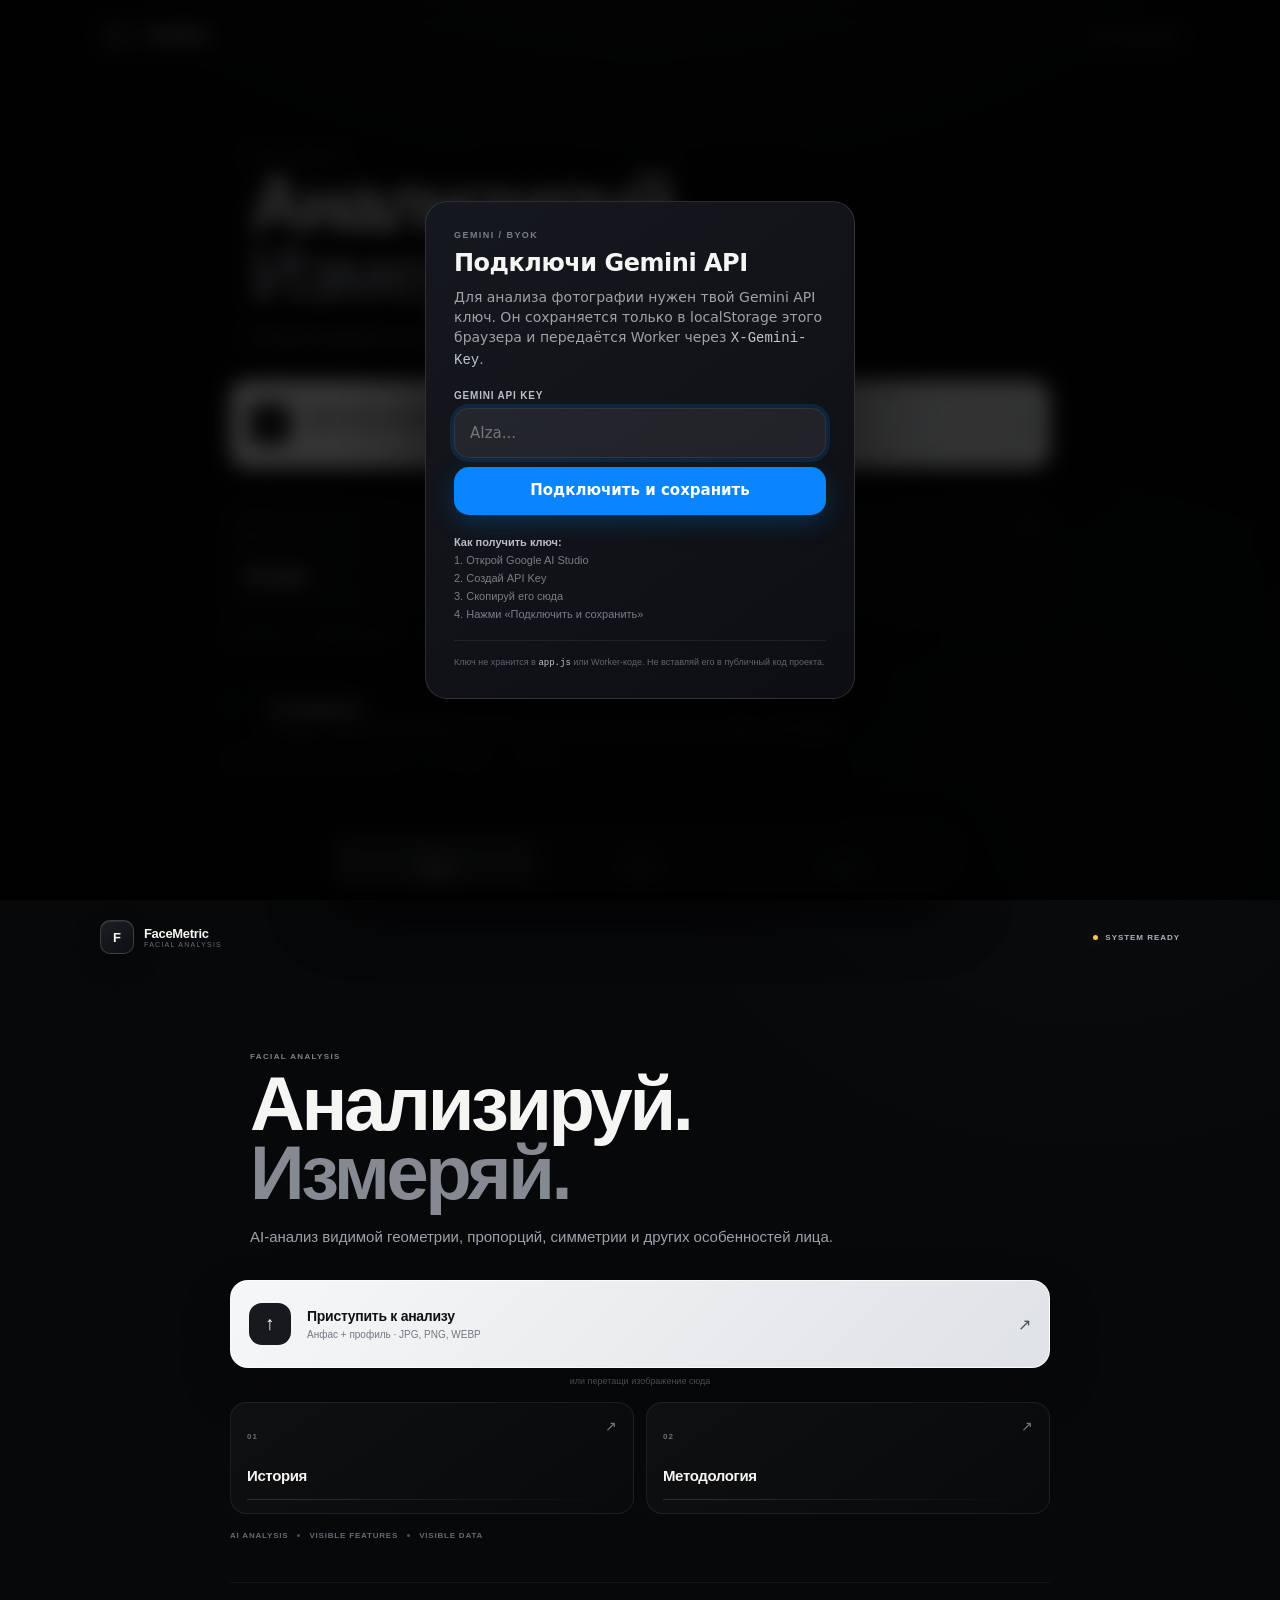
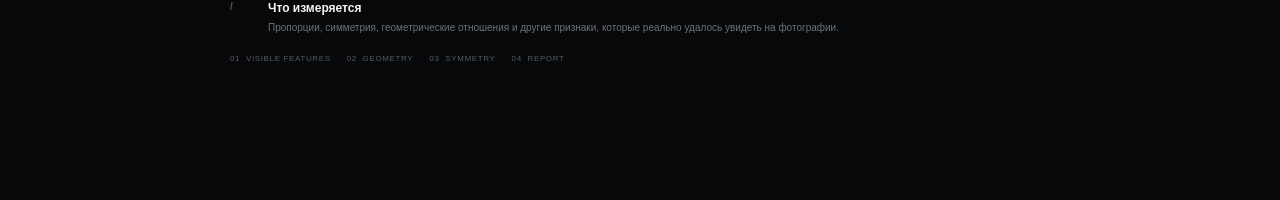
==== commit 50512ba0: "Update index.html" ====
--- a/web/index.html
+++ b/web/index.html
@@ -1581,3 +1581,1586 @@
 <script src="./app.js"></script>
 </body>
 </html>
+<!DOCTYPE html>
+<html lang="ru">
+<head>
+  <meta charset="UTF-8">
+
+  <meta
+    name="viewport"
+    content="width=device-width, initial-scale=1, viewport-fit=cover"
+  >
+
+  <meta
+    name="theme-color"
+    content="#08090b"
+  >
+
+  <meta
+    name="description"
+    content="FaceMetric — измерительный анализ пропорций, симметрии и структуры лица."
+  >
+
+  <title>FaceMetric — Facial Analysis</title>
+
+  <script src="https://telegram.org/js/telegram-web-app.js"></script>
+  <link rel="stylesheet" href="./style.css">
+</head>
+
+<body>
+
+  <div class="app">
+
+    <!-- =========================================================
+         TOP BAR
+    ========================================================== -->
+
+    <header class="topbar">
+
+      <button
+        class="brand"
+        type="button"
+        data-screen="home"
+        aria-label="FaceMetric — главная"
+      >
+
+        <span class="brand-mark">
+          F
+        </span>
+
+        <span class="brand-copy">
+          <span class="brand-name">
+            FaceMetric
+          </span>
+
+          <span class="brand-subtitle">
+            facial analysis
+          </span>
+        </span>
+
+      </button>
+
+      <div class="status">
+        <i class="status-dot"></i>
+        <span>SYSTEM READY</span>
+      </div>
+
+    </header>
+
+
+    <main>
+
+      <!-- =======================================================
+           HOME
+      ======================================================== -->
+
+      <section
+        class="screen active"
+        id="screen-home"
+        aria-labelledby="home-title"
+      >
+
+        <div class="hero-copy reveal">
+
+          <div class="eyebrow">
+            FACIAL ANALYSIS
+          </div>
+
+          <h1 id="home-title">
+            Анализируй.<br>
+            <span>Измеряй.</span>
+          </h1>
+
+          <p>
+            AI-анализ видимой геометрии, пропорций, симметрии
+            и других особенностей лица.
+          </p>
+
+        </div>
+
+
+        <input
+          id="file-input"
+          type="file"
+          accept="image/jpeg,image/png,image/webp"
+          hidden
+        >
+
+        <input
+          id="profile-file-input"
+          type="file"
+          accept="image/jpeg,image/png,image/webp"
+          hidden
+        >
+
+
+        <div
+          class="upload-zone"
+          id="upload-zone"
+        >
+
+          <button
+            class="upload-card reveal"
+            id="upload-btn"
+            type="button"
+          >
+
+            <span class="upload-icon">
+              <span>↑</span>
+            </span>
+
+            <span class="upload-copy">
+
+              <strong>
+                Приступить к анализу
+              </strong>
+
+              <span id="upload-name">
+                Анфас + профиль · JPG, PNG, WEBP
+              </span>
+
+            </span>
+
+            <span class="chevron">
+              ↗
+            </span>
+
+          </button>
+
+          <div class="drop-hint">
+            или перетащи изображение сюда
+          </div>
+
+        </div>
+
+
+        <div class="home-grid">
+
+          <button
+            class="mini-card reveal"
+            type="button"
+            data-screen="history"
+          >
+
+            <span class="mini-label">
+              01
+            </span>
+
+            <strong>
+              История
+            </strong>
+
+            <span class="mini-arrow">
+              ↗
+            </span>
+
+            <span class="mini-line"></span>
+
+          </button>
+
+
+          <button
+            class="mini-card reveal"
+            type="button"
+            data-screen="about"
+          >
+
+            <span class="mini-label">
+              02
+            </span>
+
+            <strong>
+              Методология
+            </strong>
+
+            <span class="mini-arrow">
+              ↗
+            </span>
+
+            <span class="mini-line"></span>
+
+          </button>
+
+        </div>
+
+
+        <div class="trust-row">
+
+          <span>
+            AI ANALYSIS
+          </span>
+
+          <i></i>
+
+          <span>
+            VISIBLE FEATURES
+          </span>
+
+          <i></i>
+
+          <span>
+            VISIBLE DATA
+          </span>
+
+        </div>
+
+
+        <div class="home-footnote reveal">
+
+          <span class="home-footnote__index">
+            /
+          </span>
+
+          <div>
+
+            <strong>
+              Что измеряется
+            </strong>
+
+            <p>
+              Пропорции, симметрия, геометрические отношения
+              и другие признаки, которые реально удалось увидеть
+              на фотографии.
+            </p>
+
+          </div>
+
+        </div>
+
+
+        <div class="home-capabilities">
+
+          <span>01&nbsp; VISIBLE FEATURES</span>
+          <span>02&nbsp; GEOMETRY</span>
+          <span>03&nbsp; SYMMETRY</span>
+          <span>04&nbsp; REPORT</span>
+
+        </div>
+
+      </section>
+
+
+      <!-- =======================================================
+           ANALYSIS
+      ======================================================== -->
+
+      <section
+        class="screen"
+        id="screen-analysis"
+        aria-labelledby="analysis-title"
+      >
+
+        <div class="screen-title">
+
+          <button
+            class="back-btn"
+            type="button"
+            data-screen="home"
+            aria-label="Назад"
+          >
+            ←
+          </button>
+
+          <div>
+
+            <div class="eyebrow">
+              ANALYSIS
+            </div>
+
+            <h2 id="analysis-title">
+              Сканирование
+            </h2>
+
+          </div>
+
+        </div>
+
+
+        <!-- PHOTO ANALYSIS VIEW -->
+
+        <div class="analysis-preview preview-card">
+
+          <div
+            class="preview-frame"
+            id="analysis-frame"
+          >
+
+            <img
+              id="analysis-image"
+              alt="Фото для анализа"
+              draggable="false"
+            >
+
+
+            <!-- dark overlay -->
+
+            <div class="analysis-dark-overlay"></div>
+
+
+            <!-- scanning line -->
+
+            <div
+              class="scan-line"
+              id="scan-line"
+            ></div>
+
+
+            <!-- facial analysis canvas -->
+
+            <canvas
+              id="landmark-canvas"
+              aria-hidden="true"
+            ></canvas>
+
+
+            <!-- additional face guides -->
+
+            <div
+              class="face-guide"
+              id="face-guide"
+              aria-hidden="true"
+            >
+
+              <div class="face-guide-axis"></div>
+
+              <div class="face-guide-zone face-guide-zone--forehead"></div>
+
+              <div class="face-guide-zone face-guide-zone--mid"></div>
+
+              <div class="face-guide-zone face-guide-zone--lower"></div>
+
+            </div>
+
+
+            <!-- corners -->
+
+            <div
+              class="preview-corners"
+              aria-hidden="true"
+            >
+
+              <span></span>
+              <span></span>
+              <span></span>
+              <span></span>
+
+            </div>
+
+
+            <!-- image top status -->
+
+            <div
+              class="preview-status"
+              id="analysis-state"
+            >
+              ANALYZING
+            </div>
+
+            <div
+              class="alignment-status"
+              id="alignment-status"
+              aria-live="polite"
+            >
+              АВТОВЫРАВНИВАНИЕ · ОЖИДАНИЕ
+            </div>
+
+            <div class="analysis-scan-hud" id="analysis-scan-hud" aria-live="polite">
+              <div class="analysis-scan-hud__top">
+                <span class="analysis-scan-hud__dot"></span>
+                <span>FACEMETRIC SCAN</span>
+              </div>
+              <strong id="analysis-scan-title">Готово к анализу</strong>
+              <small id="analysis-scan-detail"></small>
+              <div class="analysis-scan-hud__bar"><i id="analysis-scan-progress"></i></div>
+            </div>
+
+
+            <!-- image measurement -->
+
+            <div class="preview-measurements">
+
+              <span>
+                VISIBLE FEATURES
+                <b id="feature-count">0</b>
+              </span>
+
+              <span>
+                AXIS
+                <b id="axis-status">—</b>
+              </span>
+
+            </div>
+
+
+            <!-- score appears here first -->
+
+            <div
+              class="analysis-score"
+              id="analysis-score"
+            >
+
+              <span>
+                MEASURED SCORE
+              </span>
+
+              <strong>
+                —
+              </strong>
+
+              <small>
+                / 10
+              </small>
+
+            </div>
+
+
+            <!-- tiny processing indicator -->
+
+            <div
+              class="preview-processing"
+              id="preview-processing"
+            >
+
+              <i></i>
+              <span>PROCESSING</span>
+
+            </div>
+
+          </div>
+
+        </div>
+
+
+        <div class="classification-settings" id="classification-settings" hidden>
+          <div class="classification-settings__title">Профиль оценки</div>
+          <div class="classification-settings__grid">
+            <label class="classification-field">
+              <span>Пол</span>
+              <select id="gender-select" autocomplete="sex">
+                <option value="male">Мужчина</option>
+                <option value="female">Женщина</option>
+              </select>
+            </label>
+            <label class="classification-age">
+              <input id="adult-confirm" type="checkbox">
+              <span>Мне 18 лет или больше</span>
+            </label>
+          </div>
+          <p class="classification-settings__note">
+            Геометрические измерения лица рассчитываются отдельно. Классификационные ярлыки доступны только после подтверждения 18+.
+          </p>
+        </div>
+
+        <div class="dual-photo-strip" id="dual-photo-strip" hidden>
+          <div class="dual-photo-card" id="dual-front-card">
+            <div class="dual-photo-card__frame">
+              <img id="dual-front-img" alt="Анфас" />
+            </div>
+            <span class="dual-photo-card__label">АНФАС</span>
+          </div>
+          <div class="dual-photo-card" id="dual-profile-card">
+            <div class="dual-photo-card__frame">
+              <img id="dual-profile-img" alt="Профиль" />
+              <button type="button" class="dual-photo-card__add" id="dual-add-profile" hidden>＋</button>
+            </div>
+            <span class="dual-photo-card__label" id="dual-profile-label">ПРОФИЛЬ</span>
+          </div>
+        </div>
+
+        <div class="analysis-actions">
+          <div class="profile-upload-card" id="profile-upload-card">
+            <button
+              class="profile-upload-card__button"
+              id="profile-upload-btn"
+              type="button"
+            >
+              <span class="profile-upload-card__icon">＋</span>
+              <span>
+                <strong>Добавить фото профиля</strong>
+                <small id="profile-upload-name">Необязательно · профиль войдёт в общий рейтинг</small>
+              </span>
+              <span class="chevron">↗</span>
+            </button>
+          </div>
+
+          <button class="primary-btn analysis-start-btn" id="start-analysis-btn" type="button" disabled>
+            <span>Начать анализ</span>
+            <span>↗</span>
+          </button>
+        </div>
+
+
+        <!-- LOADING / ANALYSIS DETAILS -->
+
+        <div
+          class="loading-screen"
+          id="loading-content"
+        >
+
+          <div class="scan-orb">
+
+            <span>
+              FM
+            </span>
+
+            <i class="scan-ring"></i>
+
+            <i class="scan-ring scan-ring--outer"></i>
+
+          </div>
+
+
+          <h2 id="loading-title">
+            Анализируем
+          </h2>
+
+          <p id="loading-text">
+            Подготавливаем изображение
+          </p>
+
+
+          <div class="loading-progress">
+
+            <div
+              class="loading-progress-bar"
+              id="loading-progress-bar"
+            ></div>
+
+          </div>
+
+
+          <div class="loading-steps">
+
+            <div
+              class="loading-step active"
+              data-step="0"
+            >
+
+              <span></span>
+
+              <b>
+                01
+              </b>
+
+              <em>
+                Обработка изображения
+              </em>
+
+            </div>
+
+
+            <div
+              class="loading-step"
+              data-step="1"
+            >
+
+              <span></span>
+
+              <b>
+                02
+              </b>
+
+              <em>
+                Анализ видимых признаков
+              </em>
+
+            </div>
+
+
+            <div
+              class="loading-step"
+              data-step="2"
+            >
+
+              <span></span>
+
+              <b>
+                03
+              </b>
+
+              <em>
+                Измерение пропорций
+              </em>
+
+            </div>
+
+
+            <div
+              class="loading-step"
+              data-step="3"
+            >
+
+              <span></span>
+
+              <b>
+                04
+              </b>
+
+              <em>
+                Расчёт симметрии
+              </em>
+
+            </div>
+
+
+            <div
+              class="loading-step"
+              data-step="4"
+            >
+
+              <span></span>
+
+              <b>
+                05
+              </b>
+
+              <em>
+                Формирование отчёта
+              </em>
+
+            </div>
+
+          </div>
+
+        </div>
+
+      </section>
+
+
+
+      <!-- =======================================================
+           LANDMARK EDITOR
+      ======================================================== -->
+
+      <section
+        class="screen"
+        id="screen-landmark-editor"
+        aria-labelledby="landmark-editor-title"
+      >
+        <div class="landmark-editor">
+          <header class="landmark-editor__header">
+            <button type="button" class="landmark-editor__close" id="landmark-editor-close" aria-label="Закрыть">×</button>
+            <div class="landmark-editor__progress-wrap">
+              <div class="landmark-editor__step" id="landmark-step-label">1 из 52</div>
+              <div class="landmark-editor__title" id="landmark-title">Линия роста волос</div>
+              <div class="landmark-editor__tech" id="landmark-tech">hairline (анфас)</div>
+            </div>
+            <div class="landmark-editor__pct" id="landmark-pct">1.9%</div>
+            <button type="button" class="landmark-editor__check" id="landmark-confirm-btn" aria-label="Подтвердить">✓</button>
+          </header>
+
+          <div class="landmark-editor__tabs">
+            <button type="button" class="landmark-editor__tab is-active" data-tab="photo" id="tab-photo">Фото</button>
+            <button type="button" class="landmark-editor__tab" data-tab="howto" id="tab-howto">Как найти</button>
+          </div>
+
+          <div class="landmark-editor__body">
+            <div class="landmark-editor__panel is-active" id="panel-photo">
+              <div class="landmark-editor__viewport" id="landmark-viewport">
+                <div class="landmark-editor__image-wrap" id="landmark-image-wrap">
+                  <img id="landmark-editor-image" alt="Фото для разметки" draggable="false" />
+                  <div class="landmark-editor__confirmed-dots" id="landmark-confirmed-dots"></div>
+                </div>
+                <div class="landmark-editor__crosshair" id="landmark-crosshair">
+                  <span class="ch-h"></span>
+                  <span class="ch-v"></span>
+                  <span class="ch-dot"></span>
+                </div>
+                <div class="landmark-editor__hint">Тяните, чтобы двигать</div>
+              </div>
+              <div class="landmark-editor__controls">
+                <button type="button" class="le-btn" id="le-undo" title="Сбросить точку">↺</button>
+                <button type="button" class="le-btn" id="le-zoom-out" title="Отдалить">−</button>
+                <button type="button" class="le-btn" id="le-zoom-in" title="Приблизить">+</button>
+                <span class="le-zoom-label" id="le-zoom-label">1×</span>
+              </div>
+            </div>
+
+            <div class="landmark-editor__panel" id="panel-howto">
+              <div class="landmark-editor__howto" id="landmark-howto">
+                <div class="howto-ref" id="howto-ref-img"></div>
+                <h3 id="howto-title">Линия роста волос</h3>
+                <p id="howto-desc">Центр линии роста волос на лбу. Ищите самую верхнюю точку, где волосы встречаются с кожей лба.</p>
+              </div>
+            </div>
+          </div>
+
+          <footer class="landmark-editor__footer">
+            <button type="button" class="le-nav-btn" id="le-prev">НАЗАД</button>
+            <button type="button" class="le-nav-btn le-nav-btn--primary" id="le-next">ДАЛЕЕ</button>
+          </footer>
+        </div>
+      </section>
+
+      <!-- =======================================================
+           RESULT
+      ======================================================== -->
+
+      <section
+        class="screen"
+        id="screen-result"
+        aria-labelledby="result-title"
+      >
+
+        <div class="screen-title result-title">
+
+          <button
+            class="back-btn"
+            type="button"
+            data-screen="home"
+            aria-label="Назад"
+          >
+            ←
+          </button>
+
+          <div>
+
+            <div class="eyebrow">
+              ANALYSIS COMPLETE
+            </div>
+
+            <h2 id="result-title">
+              Результат
+            </h2>
+
+          </div>
+
+        </div>
+
+
+        <!-- RESULT HERO -->
+
+        <div class="result-hero">
+
+          <div class="result-glow"></div>
+
+          <div class="result-score-label">
+            MEASURED SCORE
+          </div>
+
+
+          <div class="result-score">
+
+            <span id="result-score">
+              —
+            </span>
+
+            <small>
+              / 10
+            </small>
+
+          </div>
+
+
+          <div class="score-track">
+
+            <div
+              id="score-progress"
+            ></div>
+
+          </div>
+
+
+          <div class="score-meta">
+
+            <span id="score-status">
+              Измерения получены
+            </span>
+
+            <span>
+              DATA BASED
+            </span>
+
+          </div>
+
+
+          <div class="score-summary">
+
+            <div class="score-summary-item">
+
+              <span>
+                DATA
+              </span>
+
+              <strong id="score-data-status">
+                VERIFIED
+              </strong>
+
+            </div>
+
+
+            <div class="score-summary-item">
+
+              <span>
+                VISIBLE FEATURES
+              </span>
+
+              <strong id="result-feature-count">
+                —
+              </strong>
+
+            </div>
+
+
+            <div class="score-summary-item">
+
+              <span>
+                MODEL
+              </span>
+
+              <strong>
+                MEASURED
+              </strong>
+
+            </div>
+
+          </div>
+
+        </div>
+
+
+        <!-- QUICK STATS -->
+
+        <div
+          class="stats-grid"
+          id="stats-grid"
+        ></div>
+
+
+        <!-- REPORT -->
+
+        <div class="report-section">
+
+          <div class="section-header">
+
+            <div>
+
+              <div class="eyebrow">
+                REPORT
+              </div>
+
+              <h3>
+                Разделы анализа
+              </h3>
+
+            </div>
+
+          </div>
+
+
+          <div
+            class="tabs"
+            id="report-tabs"
+            role="tablist"
+          >
+
+            <button
+              class="tab active"
+              type="button"
+              data-tab="overview"
+              role="tab"
+              aria-selected="true"
+            >
+              Обзор
+            </button>
+
+            <button
+              class="tab"
+              type="button"
+              data-tab="harmony"
+              role="tab"
+              aria-selected="false"
+            >
+              Гармония
+            </button>
+
+            <button
+              class="tab"
+              type="button"
+              data-tab="features"
+              role="tab"
+              aria-selected="false"
+            >
+              Черты и детали
+            </button>
+
+            <button
+              class="tab"
+              type="button"
+              data-tab="angularity"
+              role="tab"
+              aria-selected="false"
+            >
+              Угловатость
+            </button>
+
+            <button
+              class="tab"
+              type="button"
+              data-tab="symmetry"
+              role="tab"
+              aria-selected="false"
+            >
+              Симметрия
+            </button>
+
+            <button
+              class="tab"
+              type="button"
+              data-tab="dimorphism"
+              role="tab"
+              aria-selected="false"
+            >
+              Диморфизм
+            </button>
+
+            <button
+              class="tab"
+              type="button"
+              data-tab="health"
+              role="tab"
+              aria-selected="false"
+            >
+              Здоровье
+            </button>
+
+          </div>
+
+
+          <div class="tab-panels">
+
+            <!-- OVERVIEW -->
+
+            <div
+              class="tab-panel active"
+              data-panel="overview"
+              role="tabpanel"
+            >
+
+              <div
+                class="overview-grid"
+                id="overview-grid"
+              ></div>
+
+            </div>
+
+
+            <!-- HARMONY -->
+
+            <div
+              class="tab-panel"
+              data-panel="harmony"
+              role="tabpanel"
+            >
+
+              <div
+                class="feature-groups"
+                id="harmony-content"
+              ></div>
+
+            </div>
+
+
+            <!-- FEATURES -->
+
+            <div
+              class="tab-panel"
+              data-panel="features"
+              role="tabpanel"
+            >
+
+              <div
+                class="metrics"
+                id="metrics-content"
+              ></div>
+
+            </div>
+
+
+            <!-- ANGULARITY -->
+
+            <div
+              class="tab-panel"
+              data-panel="angularity"
+              role="tabpanel"
+            >
+
+              <div
+                class="feature-groups"
+                id="angularity-content"
+              ></div>
+
+            </div>
+
+
+            <!-- SYMMETRY -->
+
+            <div
+              class="tab-panel"
+              data-panel="symmetry"
+              role="tabpanel"
+            >
+
+              <div
+                class="feature-groups"
+                id="symmetry-content"
+              ></div>
+
+            </div>
+
+
+            <!-- DIMORPHISM -->
+
+            <div
+              class="tab-panel"
+              data-panel="dimorphism"
+              role="tabpanel"
+            >
+
+              <div
+                class="feature-groups"
+                id="dimorphism-content"
+              ></div>
+
+            </div>
+
+
+            <!-- HEALTH -->
+
+            <div
+              class="tab-panel"
+              data-panel="health"
+              role="tabpanel"
+            >
+
+              <div
+                class="note-card"
+                id="health-content"
+              >
+
+                <div class="note-icon">
+                  i
+                </div>
+
+                <p>
+                  Этот раздел не является медицинской
+                  диагностикой. Здесь отображаются только
+                  визуальные признаки, которые реально удалось
+                  получить из изображения.
+                </p>
+
+              </div>
+
+            </div>
+
+          </div>
+
+        </div>
+
+
+        <!-- DATA NOTE -->
+
+        <div class="note-card">
+
+          <div class="note-icon">
+            i
+          </div>
+
+          <p>
+            Числовые показатели строятся на измеряемых данных.
+            Качественные комментарии Gemini не используются
+            для создания или изменения числового score.
+          </p>
+
+        </div>
+
+
+        <button
+          class="primary-btn"
+          id="new-analysis"
+          type="button"
+        >
+
+          <span>
+            Новый анализ
+          </span>
+
+          <span>
+            ↗
+          </span>
+
+        </button>
+
+      </section>
+
+
+      <!-- =======================================================
+           HISTORY
+      ======================================================== -->
+
+      <section
+        class="screen"
+        id="screen-history"
+        aria-labelledby="history-title"
+      >
+
+        <div class="screen-title">
+
+          <button
+            class="back-btn"
+            type="button"
+            data-screen="home"
+            aria-label="Назад"
+          >
+            ←
+          </button>
+
+          <div>
+
+            <div class="eyebrow">
+              ARCHIVE
+            </div>
+
+            <h2 id="history-title">
+              История
+            </h2>
+
+          </div>
+
+        </div>
+
+
+        <div class="history-summary">
+
+          <span class="eyebrow">
+            ANALYSES
+          </span>
+
+          <strong id="history-count">
+            0
+          </strong>
+
+          <span>
+            saved locally
+          </span>
+
+        </div>
+
+
+        <div
+          class="history-list"
+          id="history-list"
+        ></div>
+
+      </section>
+
+
+      <!-- =======================================================
+           ABOUT
+      ======================================================== -->
+
+      <section
+        class="screen"
+        id="screen-about"
+        aria-labelledby="about-title"
+      >
+
+        <div class="screen-title">
+
+          <button
+            class="back-btn"
+            type="button"
+            data-screen="home"
+            aria-label="Назад"
+          >
+            ←
+          </button>
+
+          <div>
+
+            <div class="eyebrow">
+              SYSTEM
+            </div>
+
+            <h2 id="about-title">
+              Методология
+            </h2>
+
+          </div>
+
+        </div>
+
+
+        <div class="about-intro">
+
+          <div class="eyebrow">
+            MEASUREMENT FIRST
+          </div>
+
+          <p>
+            Система разделяет объективные измерения
+            и качественную интерпретацию. Gemini может
+            описывать уже полученные результаты, но не
+            придумывает числовые измерения и не меняет score.
+          </p>
+
+        </div>
+
+
+        <div class="about-stack">
+
+          <div class="about-card">
+
+            <span>
+              01
+            </span>
+
+            <div>
+
+              <strong>
+                Visible features
+              </strong>
+
+              <p>
+                Видимые особенности лица используются для оценки
+                пропорций, отношений и других визуальных
+                параметров.
+              </p>
+
+            </div>
+
+          </div>
+
+
+          <div class="about-card">
+
+            <span>
+              02
+            </span>
+
+            <div>
+
+              <strong>
+                Geometry
+              </strong>
+
+              <p>
+                Параметры рассчитываются из фактически
+                полученных координат и измерений.
+              </p>
+
+            </div>
+
+          </div>
+
+
+          <div class="about-card">
+
+            <span>
+              03
+            </span>
+
+            <div>
+
+              <strong>
+                Symmetry
+              </strong>
+
+              <p>
+                Левая и правая стороны сравниваются
+                относительно выбранной центральной оси.
+              </p>
+
+            </div>
+
+          </div>
+
+
+          <div class="about-card">
+
+            <span>
+              04
+            </span>
+
+            <div>
+
+              <strong>
+                Gemini
+              </strong>
+
+              <p>
+                Используется для текстовой интерпретации
+                уже полученных измерительных данных.
+              </p>
+
+            </div>
+
+          </div>
+
+
+          <div class="about-card">
+
+            <span>
+              05
+            </span>
+
+            <div>
+
+              <strong>
+                No fabricated score
+              </strong>
+
+              <p>
+                Интерфейс не создаёт случайный score.
+                Если сервер не вернул валидное числовое
+                значение, результат не показывается.
+              </p>
+
+            </div>
+
+          </div>
+
+        </div>
+
+      </section>
+
+    </main>
+
+  </div>
+
+
+  <!-- =========================================================
+       BOTTOM NAVIGATION
+  ========================================================== -->
+
+  <nav
+    class="bottom-nav"
+    aria-label="Основная навигация"
+  >
+
+    <button
+      class="nav-item active"
+      type="button"
+      data-screen="home"
+    >
+
+      <span>⌂</span>
+
+      <small>
+        Главная
+      </small>
+
+    </button>
+
+
+    <button
+      class="nav-item"
+      type="button"
+      data-screen="history"
+    >
+
+      <span>◷</span>
+
+      <small>
+        История
+      </small>
+
+    </button>
+
+
+    <button
+      class="nav-item"
+      type="button"
+      data-screen="about"
+    >
+
+      <span>○</span>
+
+      <small>
+        О системе
+      </small>
+
+    </button>
+
+  </nav>
+
+
+  <!-- =========================================================
+       TOAST
+  ========================================================== -->
+
+  <div
+    class="toast"
+    id="toast"
+    role="status"
+    aria-live="polite"
+  ></div>
+
+
+
+<!-- =========================================================
+     FACEMETRIC CAPTURE FLOW — REFERENCE INSPIRED
+========================================================== -->
+<div id="captureFlow" class="capture-flow" hidden aria-hidden="true" role="dialog" aria-modal="true" aria-label="Подготовка фотографий">
+  <div class="capture-flow__backdrop"></div>
+  <section class="capture-flow__sheet" aria-live="polite">
+    <header class="capture-flow__header">
+      <button type="button" class="capture-flow__close" id="captureFlowClose" aria-label="Закрыть">×</button>
+      <div><span>FACEMETRIC / CAPTURE</span><strong id="captureFlowTitle">Подготовим анфас</strong></div>
+      <div class="capture-flow__counter" id="captureFlowCounter">1 / 5</div>
+    </header>
+    <div class="capture-flow__progress"><i id="captureFlowProgress"></i></div>
+    <div class="capture-flow__body" id="captureFlowBody"></div>
+    <footer class="capture-flow__footer">
+      <button type="button" class="capture-flow__back" id="captureFlowBack">Назад</button>
+      <button type="button" class="capture-flow__next" id="captureFlowNext">Далее <span>→</span></button>
+    </footer>
+  </section>
+</div>
+
+
+<div
+  id="classificationModal"
+  class="api-key-modal classification-modal"
+  hidden
+  aria-hidden="true"
+  role="dialog"
+  aria-modal="true"
+  aria-labelledby="classificationModalTitle"
+>
+  <div class="api-key-card classification-modal-card">
+    <div class="api-key-eyebrow">FACEMETRIC / START</div>
+    <h2 id="classificationModalTitle">Кого анализируем?</h2>
+    <p>Выберите пол — от этого зависят нормы диморфизма и часть метрик. Геометрия лица считается одинаково.</p>
+
+    <form id="classificationForm" novalidate>
+      <label class="api-key-label">Пол</label>
+
+      <input id="classificationGender" type="hidden" value="male">
+
+      <div class="classification-gender-grid" role="radiogroup" aria-label="Профиль">
+        <button
+          type="button"
+          class="classification-gender-option"
+          data-gender="male"
+          aria-pressed="true"
+        >
+          <span class="classification-gender-icon">♂</span>
+          <span class="classification-gender-copy">
+            <strong>Мужчина</strong>
+            <small>Мужской профиль</small>
+          </span>
+        </button>
+
+        <button
+          type="button"
+          class="classification-gender-option"
+          data-gender="female"
+          aria-pressed="false"
+        >
+          <span class="classification-gender-icon">♀</span>
+          <span class="classification-gender-copy">
+            <strong>Женщина</strong>
+            <small>Женский профиль</small>
+          </span>
+        </button>
+      </div>
+
+      <input id="classificationAdult" type="checkbox" hidden>
+
+      <button
+        type="button"
+        id="classificationAdultToggle"
+        class="classification-adult-toggle"
+        aria-pressed="false"
+      >
+        <span class="classification-toggle-track" aria-hidden="true">
+          <span class="classification-toggle-thumb"></span>
+        </span>
+        <span class="classification-adult-copy">
+          <strong>Мне уже есть 18 лет</strong>
+          <small>Подтверждаю, что мне 18 лет или больше</small>
+        </span>
+        <span class="classification-adult-check" aria-hidden="true">✓</span>
+      </button>
+
+      <div id="classificationModalError" class="api-key-error" role="alert" hidden></div>
+
+      <button id="saveClassificationBtn" type="submit">Далее — подготовка фото</button>
+    </form>
+
+    <div class="api-help">
+      <b>Дальше:</b><br>
+      короткий гайд по съёмке → загрузка анфаса → загрузка профиля (можно пропустить).
+    </div>
+  </div>
+</div>
+
+<div
+  id="apiKeyModal"
+  class="api-key-modal"
+  hidden
+  aria-hidden="true"
+  role="dialog"
+  aria-modal="true"
+  aria-labelledby="apiKeyTitle"
+>
+  <div class="api-key-card">
+    <div class="api-key-eyebrow">GEMINI / BYOK</div>
+
+    <h2 id="apiKeyTitle">Подключи Gemini API</h2>
+
+    <p>
+      Для анализа фотографии нужен твой Gemini API ключ.
+      Он сохраняется только в localStorage этого браузера
+      и передаётся Worker через <code>X-Gemini-Key</code>.
+    </p>
+
+    <form id="geminiApiKeyForm" novalidate>
+      <label class="api-key-label" for="geminiApiKeyInput">
+        Gemini API Key
+      </label>
+
+      <input
+        id="geminiApiKeyInput"
+        type="password"
+        placeholder="AIza..."
+        autocomplete="off"
+        spellcheck="false"
+        inputmode="text"
+        required
+      >
+
+      <div
+        id="geminiApiKeyError"
+        class="api-key-error"
+        role="alert"
+        hidden
+      ></div>
+
+      <button
+        id="saveGeminiKeyBtn"
+        type="submit"
+      >
+        Подключить и сохранить
+      </button>
+    </form>
+
+    <div class="api-help">
+      <b>Как получить ключ:</b><br>
+      1. Открой Google AI Studio<br>
+      2. Создай API Key<br>
+      3. Скопируй его сюда<br>
+      4. Нажми «Подключить и сохранить»
+    </div>
+
+    <div class="api-security-note">
+      Ключ не хранится в <code>app.js</code> или Worker-коде.
+      Не вставляй его в публичный код проекта.
+    </div>
+  </div>
+</div>
+
+<script src="./app.js"></script>
+</body>
+</html>
--- a/web/style.css
+++ b/web/style.css
@@ -3159,10 +3159,14 @@
 }
 
 #apiKeyModal.show,
-#classificationModal.show,
-#apiKeyModal:not([hidden]),
-#classificationModal:not([hidden]) {
+#classificationModal.show {
   opacity: 1;
+  pointer-events: auto;
+}
+
+#apiKeyModal:not(.show),
+#classificationModal:not(.show) {
+  pointer-events: none !important;
 }
 
 #apiKeyModal .modal-card,
@@ -3921,14 +3925,54 @@
    V10 CAPTURE FLOW + REFERENCE INSPIRED REPORT
 ============================================================ */
 .capture-flow[hidden]{display:none!important}
-.capture-flow{position:fixed;z-index:1000;inset:0;display:grid;place-items:center;padding:20px;opacity:0;transition:opacity .22s ease;isolation:isolate}
-.capture-flow.is-open{opacity:1}
+.capture-flow{position:fixed;z-index:1000;inset:0;display:grid;place-items:center;padding:20px;opacity:0;pointer-events:none;transition:opacity .22s ease;isolation:isolate}
+.capture-flow.is-open{opacity:1;pointer-events:auto}
 .capture-flow__backdrop{position:absolute;inset:0;background:rgba(2,3,5,.76);backdrop-filter:blur(18px) saturate(125%);-webkit-backdrop-filter:blur(18px) saturate(125%)}
 .capture-flow__sheet{position:relative;z-index:1;width:min(760px,100%);max-height:min(860px,calc(100dvh - 36px));display:flex;flex-direction:column;overflow:hidden;border:1px solid rgba(255,255,255,.1);border-radius:30px;background:radial-gradient(circle at 15% 0%,rgba(255,255,255,.06),transparent 34%),linear-gradient(145deg,rgba(22,24,29,.98),rgba(10,11,14,.98));box-shadow:0 40px 120px rgba(0,0,0,.7),inset 0 1px 0 rgba(255,255,255,.06);transform:translateY(18px) scale(.98);transition:transform .28s cubic-bezier(.2,.85,.2,1)}
 .capture-flow.is-open .capture-flow__sheet{transform:none}
 .capture-flow__header{display:grid;grid-template-columns:44px 1fr auto;align-items:center;gap:13px;padding:18px 20px 15px;border-bottom:1px solid rgba(255,255,255,.07)}
 .capture-flow__header span{display:block;color:#777c87;font-size:9px;font-weight:800;letter-spacing:.16em}.capture-flow__header strong{display:block;margin-top:3px;color:#f5f6f8;font-size:17px}.capture-flow__close{width:38px;height:38px;border:1px solid rgba(255,255,255,.08);border-radius:50%;background:rgba(255,255,255,.035);color:#d9dce1;font-size:24px;cursor:pointer}.capture-flow__counter{padding:7px 10px;border-radius:999px;background:rgba(255,255,255,.045);color:#a4a9b2;font-size:10px;font-weight:800}.capture-flow__progress{height:2px;background:rgba(255,255,255,.06)}.capture-flow__progress i{display:block;width:0;height:100%;background:linear-gradient(90deg,#f0f2f4,#58d694);box-shadow:0 0 14px rgba(88,214,148,.32);transition:width .38s var(--ease)}
-.capture-flow__body{padding:22px;overflow:auto}.capture-guide-card{max-width:670px;margin:auto}.capture-guide-card__step{color:#7e8490;font-size:10px;font-weight:800;letter-spacing:.13em}.capture-guide-card h2,.capture-upload-state h2{margin:8px 0 18px;color:#f3f4f6;font-size:clamp(26px,4vw,38px);letter-spacing:-.04em}.capture-guide-card p,.capture-upload-state p{margin:18px 0 0;color:#a0a5ae;line-height:1.65;font-size:14px}.capture-guide-compare{display:grid;grid-template-columns:1fr 1fr;gap:12px}.capture-guide-visual{min-height:230px;display:flex;flex-direction:column;justify-content:flex-end;overflow:hidden;border:1px solid rgba(255,255,255,.07);border-radius:24px;background:radial-gradient(circle at 50% 25%,rgba(255,255,255,.1),transparent 35%),linear-gradient(155deg,#242730,#101216);padding:14px}.capture-guide-visual b{text-align:center;font-size:12px}.capture-guide-visual--good b{color:#71d79a}.capture-guide-visual--bad b{color:#ff8994}.capture-face{position:relative;width:112px;height:142px;margin:auto;border-radius:48% 48% 42% 42%;background:linear-gradient(145deg,#7f8794,#3e4550);box-shadow:inset -15px -20px 25px rgba(0,0,0,.2),0 25px 55px rgba(0,0,0,.35)}.capture-face::before,.capture-face::after{content:"";position:absolute;top:58px;width:9px;height:9px;border-radius:50%;background:#14171d}.capture-face::before{left:31px}.capture-face::after{right:31px}.capture-face--profile{border-radius:52% 48% 45% 52%;clip-path:polygon(30% 0,70% 5%,85% 28%,100% 45%,78% 57%,72% 100%,20% 100%,8% 48%)}.capture-face--bad{transform:rotate(16deg) translateY(-3px);filter:brightness(.7)}.capture-upload-state{max-width:560px;margin:auto;padding:46px 10px;text-align:center}.capture-upload-state__icon{display:grid;place-items:center;width:76px;height:76px;margin:0 auto 18px;border:1px solid rgba(255,255,255,.1);border-radius:26px;background:rgba(255,255,255,.035);color:#f4f5f7;font-size:36px}.capture-upload-state__drop{display:grid;gap:6px;place-items:center;margin-top:28px;padding:42px 20px;border:1px dashed rgba(255,255,255,.18);border-radius:26px;background:rgba(255,255,255,.02);cursor:pointer;transition:.2s ease}.capture-upload-state__drop:hover{border-color:rgba(88,214,148,.55);background:rgba(88,214,148,.045)}.capture-upload-state__drop span{font-size:30px;color:#7ce0a3}.capture-upload-state__drop strong{font-size:15px}.capture-upload-state__drop small{color:#747b86}.capture-flow__footer{display:grid;grid-template-columns:1fr 1.35fr;gap:10px;padding:14px 20px 20px;border-top:1px solid rgba(255,255,255,.07)}.capture-flow__footer button{min-height:52px;border-radius:17px;font-weight:800;font-size:14px;cursor:pointer}.capture-flow__back{border:1px solid rgba(255,255,255,.09);background:rgba(255,255,255,.03);color:#e2e4e8}.capture-flow__back:disabled{opacity:.35;cursor:default}.capture-flow__next{border:1px solid rgba(255,255,255,.1);background:linear-gradient(180deg,#f4f5f7,#dfe2e6);color:#111217;box-shadow:0 12px 28px rgba(0,0,0,.28)}
+.capture-flow__body{padding:22px;overflow:auto}.capture-guide-card{max-width:670px;margin:auto}.capture-guide-card__step{color:#7e8490;font-size:10px;font-weight:800;letter-spacing:.13em}.capture-guide-card h2,.capture-upload-state h2{margin:8px 0 18px;color:#f3f4f6;font-size:clamp(26px,4vw,38px);letter-spacing:-.04em}.capture-guide-card p,.capture-upload-state p{margin:18px 0 0;color:#a0a5ae;line-height:1.65;font-size:14px}.capture-guide-compare{display:grid;grid-template-columns:1fr 1fr;gap:12px}.capture-guide-visual{min-height:230px;display:flex;flex-direction:column;justify-content:flex-end;overflow:hidden;border:1px solid rgba(255,255,255,.07);border-radius:24px;background:radial-gradient(circle at 50% 25%,rgba(255,255,255,.1),transparent 35%),linear-gradient(155deg,#242730,#101216);padding:14px}.capture-guide-visual b{text-align:center;font-size:12px}.capture-guide-visual--good b{color:#71d79a}.capture-guide-visual--bad b{color:#ff8994}.capture-face{position:relative;width:112px;height:142px;margin:auto;border-radius:48% 48% 42% 42%;background:linear-gradient(145deg,#7f8794,#3e4550);box-shadow:inset -15px -20px 25px rgba(0,0,0,.2),0 25px 55px rgba(0,0,0,.35)}.capture-face::before,.capture-face::after{content:"";position:absolute;top:58px;width:9px;height:9px;border-radius:50%;background:#14171d}.capture-face::before{left:31px}.capture-face::after{right:31px}.capture-face--profile{
+  width: 130px;
+  height: 150px;
+  border-radius: 0;
+  background: transparent;
+  box-shadow: none;
+  /* side-profile silhouette using mask shape */
+  clip-path: polygon(
+    18% 8%, 42% 2%, 55% 8%, 58% 22%,
+    62% 30%, 78% 38%, 92% 48%, 78% 52%,
+    70% 58%, 68% 64%, 74% 70%, 68% 76%,
+    62% 82%, 58% 92%, 48% 100%, 28% 98%,
+    22% 80%, 18% 55%, 12% 40%, 14% 22%
+  );
+  background: linear-gradient(145deg, #9aa1ad, #4a5160);
+}
+.capture-face--profile::before,
+.capture-face--profile::after {
+  display: none;
+}
+.capture-face--profile-bad {
+  width: 130px;
+  height: 150px;
+  border-radius: 0;
+  background: linear-gradient(145deg, #6a707a, #2e333c);
+  box-shadow: none;
+  clip-path: polygon(
+    25% 5%, 50% 0%, 65% 12%, 70% 28%,
+    60% 40%, 55% 48%, 62% 55%, 58% 65%,
+    50% 75%, 48% 90%, 35% 100%, 20% 92%,
+    18% 70%, 22% 50%, 15% 35%, 20% 18%
+  );
+  transform: rotate(-18deg) translateX(-6px);
+  filter: brightness(0.75);
+}
+.capture-face--profile-bad::before,
+.capture-face--profile-bad::after {
+  display: none;
+}
+.capture-face--bad{transform:rotate(16deg) translateY(-3px);filter:brightness(.7)}
+.capture-upload-state{max-width:560px;margin:auto;padding:46px 10px;text-align:center}.capture-upload-state__icon{display:grid;place-items:center;width:76px;height:76px;margin:0 auto 18px;border:1px solid rgba(255,255,255,.1);border-radius:26px;background:rgba(255,255,255,.035);color:#f4f5f7;font-size:36px}.capture-upload-state__drop{display:grid;gap:6px;place-items:center;margin-top:28px;padding:42px 20px;border:1px dashed rgba(255,255,255,.18);border-radius:26px;background:rgba(255,255,255,.02);cursor:pointer;transition:.2s ease}.capture-upload-state__drop:hover{border-color:rgba(88,214,148,.55);background:rgba(88,214,148,.045)}.capture-upload-state__drop span{font-size:30px;color:#7ce0a3}.capture-upload-state__drop strong{font-size:15px}.capture-upload-state__drop small{color:#747b86}.capture-flow__footer{display:grid;grid-template-columns:1fr 1.35fr;gap:10px;padding:14px 20px 20px;border-top:1px solid rgba(255,255,255,.07)}.capture-flow__footer button{min-height:52px;border-radius:17px;font-weight:800;font-size:14px;cursor:pointer}.capture-flow__back{border:1px solid rgba(255,255,255,.09);background:rgba(255,255,255,.03);color:#e2e4e8}.capture-flow__back:disabled{opacity:.35;cursor:default}.capture-flow__next{border:1px solid rgba(255,255,255,.1);background:linear-gradient(180deg,#f4f5f7,#dfe2e6);color:#111217;box-shadow:0 12px 28px rgba(0,0,0,.28)}
 
 /* Result: keep the reference information density while using FaceMetric dark theme. */
 #screen-result{--panel:#13151a;--panel-2:#191c22;--line:rgba(255,255,255,.075);background:radial-gradient(circle at 50% -10%,rgba(88,214,148,.06),transparent 30%)}
@@ -3944,16 +3988,49 @@
    LANDMARK EDITOR — premium dark liquid glass
 ============================================================ */
 
+
 #screen-landmark-editor {
   background: #0a0a0c;
   overflow: hidden;
-}
+  position: fixed;
+  inset: 0;
+  z-index: 80;
+  display: none !important;
+  flex-direction: column;
+  min-height: 100vh;
+  min-height: 100dvh;
+  height: 100vh;
+  height: 100dvh;
+  padding: 0 !important;
+  margin: 0 !important;
+  width: 100% !important;
+  max-width: none !important;
+  opacity: 1;
+  pointer-events: none;
+  visibility: hidden;
+}
+
+#screen-landmark-editor.active {
+  display: flex !important;
+  pointer-events: auto;
+  visibility: visible;
+}
+
+#screen-landmark-editor > .landmark-editor {
+  width: 100% !important;
+  max-width: none !important;
+  margin: 0 !important;
+  height: 100%;
+}
+
 
 .landmark-editor {
   display: flex;
   flex-direction: column;
+  flex: 1;
+  width: 100%;
   height: 100%;
-  max-height: 100dvh;
+  min-height: 0;
   background: #0a0a0c;
   color: #f0f0f2;
   font-family: inherit;
@@ -4075,10 +4152,11 @@
 }
 
 .landmark-editor__body {
-  flex: 1;
+  flex: 1 1 auto;
   position: relative;
   overflow: hidden;
-  min-height: 0;
+  min-height: 200px;
+  background: #0d0d10;
 }
 
 .landmark-editor__panel {
@@ -4093,31 +4171,41 @@
 }
 
 .landmark-editor__viewport {
-  flex: 1;
+  flex: 1 1 auto;
   position: relative;
   overflow: hidden;
-  background: #111;
+  background: #111114;
   touch-action: none;
   user-select: none;
+  min-height: 0;
 }
 
 .landmark-editor__image-wrap {
   position: absolute;
-  inset: 0;
+  left: 50%;
+  top: 50%;
+  width: 100%;
+  height: 100%;
   display: flex;
   align-items: center;
   justify-content: center;
   transform-origin: center center;
   will-change: transform;
+  /* base centering; pan/zoom applied via JS transform */
+  margin-left: 0;
+  margin-top: 0;
 }
 
 .landmark-editor__image-wrap img {
-  max-width: none;
-  max-height: none;
+  display: block;
+  max-width: 92%;
+  max-height: 92%;
   width: auto;
   height: auto;
+  object-fit: contain;
   pointer-events: none;
   user-select: none;
+  -webkit-user-drag: none;
 }
 
 .landmark-editor__crosshair {
@@ -4324,3 +4412,68 @@
 .landmark-editor__header {
   position: relative;
 }
+
+
+/* Hide bottom navigation while landmark editor is open */
+body:has(#screen-landmark-editor.active) .bottom-nav,
+body:has(#screen-landmark-editor.active) nav.bottom-nav,
+body:has(#screen-landmark-editor.active) [class*="bottom-nav"] {
+  display: none !important;
+  visibility: hidden !important;
+}
+
+
+/* Dual front + profile preview on analysis screen */
+.dual-photo-strip {
+  display: grid;
+  grid-template-columns: 1fr 1fr;
+  gap: 12px;
+  margin: 14px 0 8px;
+  width: min(100%, 820px);
+}
+.dual-photo-card {
+  display: flex;
+  flex-direction: column;
+  gap: 8px;
+  align-items: stretch;
+}
+.dual-photo-card__frame {
+  position: relative;
+  aspect-ratio: 3 / 4;
+  border-radius: 18px;
+  overflow: hidden;
+  border: 1px solid rgba(255,255,255,0.08);
+  background: #12151a;
+}
+.dual-photo-card__frame img {
+  width: 100%;
+  height: 100%;
+  object-fit: cover;
+  display: block;
+}
+.dual-photo-card__label {
+  font-size: 11px;
+  font-weight: 700;
+  letter-spacing: 0.12em;
+  color: rgba(255,255,255,0.45);
+  text-align: center;
+}
+.dual-photo-card__add {
+  position: absolute;
+  inset: 0;
+  border: none;
+  background: rgba(0,0,0,0.35);
+  color: #fff;
+  font-size: 32px;
+  cursor: pointer;
+  display: flex;
+  align-items: center;
+  justify-content: center;
+}
+.dual-photo-card__add:hover {
+  background: rgba(0,0,0,0.5);
+}
+.profile-upload-card[hidden],
+.dual-photo-strip[hidden] {
+  display: none !important;
+}
--- a/web/style.css
+++ b/web/style.css
@@ -3159,10 +3159,14 @@
 }
 
 #apiKeyModal.show,
-#classificationModal.show,
-#apiKeyModal:not([hidden]),
-#classificationModal:not([hidden]) {
+#classificationModal.show {
   opacity: 1;
+  pointer-events: auto;
+}
+
+#apiKeyModal:not(.show),
+#classificationModal:not(.show) {
+  pointer-events: none !important;
 }
 
 #apiKeyModal .modal-card,
@@ -3921,14 +3925,54 @@
    V10 CAPTURE FLOW + REFERENCE INSPIRED REPORT
 ============================================================ */
 .capture-flow[hidden]{display:none!important}
-.capture-flow{position:fixed;z-index:1000;inset:0;display:grid;place-items:center;padding:20px;opacity:0;transition:opacity .22s ease;isolation:isolate}
-.capture-flow.is-open{opacity:1}
+.capture-flow{position:fixed;z-index:1000;inset:0;display:grid;place-items:center;padding:20px;opacity:0;pointer-events:none;transition:opacity .22s ease;isolation:isolate}
+.capture-flow.is-open{opacity:1;pointer-events:auto}
 .capture-flow__backdrop{position:absolute;inset:0;background:rgba(2,3,5,.76);backdrop-filter:blur(18px) saturate(125%);-webkit-backdrop-filter:blur(18px) saturate(125%)}
 .capture-flow__sheet{position:relative;z-index:1;width:min(760px,100%);max-height:min(860px,calc(100dvh - 36px));display:flex;flex-direction:column;overflow:hidden;border:1px solid rgba(255,255,255,.1);border-radius:30px;background:radial-gradient(circle at 15% 0%,rgba(255,255,255,.06),transparent 34%),linear-gradient(145deg,rgba(22,24,29,.98),rgba(10,11,14,.98));box-shadow:0 40px 120px rgba(0,0,0,.7),inset 0 1px 0 rgba(255,255,255,.06);transform:translateY(18px) scale(.98);transition:transform .28s cubic-bezier(.2,.85,.2,1)}
 .capture-flow.is-open .capture-flow__sheet{transform:none}
 .capture-flow__header{display:grid;grid-template-columns:44px 1fr auto;align-items:center;gap:13px;padding:18px 20px 15px;border-bottom:1px solid rgba(255,255,255,.07)}
 .capture-flow__header span{display:block;color:#777c87;font-size:9px;font-weight:800;letter-spacing:.16em}.capture-flow__header strong{display:block;margin-top:3px;color:#f5f6f8;font-size:17px}.capture-flow__close{width:38px;height:38px;border:1px solid rgba(255,255,255,.08);border-radius:50%;background:rgba(255,255,255,.035);color:#d9dce1;font-size:24px;cursor:pointer}.capture-flow__counter{padding:7px 10px;border-radius:999px;background:rgba(255,255,255,.045);color:#a4a9b2;font-size:10px;font-weight:800}.capture-flow__progress{height:2px;background:rgba(255,255,255,.06)}.capture-flow__progress i{display:block;width:0;height:100%;background:linear-gradient(90deg,#f0f2f4,#58d694);box-shadow:0 0 14px rgba(88,214,148,.32);transition:width .38s var(--ease)}
-.capture-flow__body{padding:22px;overflow:auto}.capture-guide-card{max-width:670px;margin:auto}.capture-guide-card__step{color:#7e8490;font-size:10px;font-weight:800;letter-spacing:.13em}.capture-guide-card h2,.capture-upload-state h2{margin:8px 0 18px;color:#f3f4f6;font-size:clamp(26px,4vw,38px);letter-spacing:-.04em}.capture-guide-card p,.capture-upload-state p{margin:18px 0 0;color:#a0a5ae;line-height:1.65;font-size:14px}.capture-guide-compare{display:grid;grid-template-columns:1fr 1fr;gap:12px}.capture-guide-visual{min-height:230px;display:flex;flex-direction:column;justify-content:flex-end;overflow:hidden;border:1px solid rgba(255,255,255,.07);border-radius:24px;background:radial-gradient(circle at 50% 25%,rgba(255,255,255,.1),transparent 35%),linear-gradient(155deg,#242730,#101216);padding:14px}.capture-guide-visual b{text-align:center;font-size:12px}.capture-guide-visual--good b{color:#71d79a}.capture-guide-visual--bad b{color:#ff8994}.capture-face{position:relative;width:112px;height:142px;margin:auto;border-radius:48% 48% 42% 42%;background:linear-gradient(145deg,#7f8794,#3e4550);box-shadow:inset -15px -20px 25px rgba(0,0,0,.2),0 25px 55px rgba(0,0,0,.35)}.capture-face::before,.capture-face::after{content:"";position:absolute;top:58px;width:9px;height:9px;border-radius:50%;background:#14171d}.capture-face::before{left:31px}.capture-face::after{right:31px}.capture-face--profile{border-radius:52% 48% 45% 52%;clip-path:polygon(30% 0,70% 5%,85% 28%,100% 45%,78% 57%,72% 100%,20% 100%,8% 48%)}.capture-face--bad{transform:rotate(16deg) translateY(-3px);filter:brightness(.7)}.capture-upload-state{max-width:560px;margin:auto;padding:46px 10px;text-align:center}.capture-upload-state__icon{display:grid;place-items:center;width:76px;height:76px;margin:0 auto 18px;border:1px solid rgba(255,255,255,.1);border-radius:26px;background:rgba(255,255,255,.035);color:#f4f5f7;font-size:36px}.capture-upload-state__drop{display:grid;gap:6px;place-items:center;margin-top:28px;padding:42px 20px;border:1px dashed rgba(255,255,255,.18);border-radius:26px;background:rgba(255,255,255,.02);cursor:pointer;transition:.2s ease}.capture-upload-state__drop:hover{border-color:rgba(88,214,148,.55);background:rgba(88,214,148,.045)}.capture-upload-state__drop span{font-size:30px;color:#7ce0a3}.capture-upload-state__drop strong{font-size:15px}.capture-upload-state__drop small{color:#747b86}.capture-flow__footer{display:grid;grid-template-columns:1fr 1.35fr;gap:10px;padding:14px 20px 20px;border-top:1px solid rgba(255,255,255,.07)}.capture-flow__footer button{min-height:52px;border-radius:17px;font-weight:800;font-size:14px;cursor:pointer}.capture-flow__back{border:1px solid rgba(255,255,255,.09);background:rgba(255,255,255,.03);color:#e2e4e8}.capture-flow__back:disabled{opacity:.35;cursor:default}.capture-flow__next{border:1px solid rgba(255,255,255,.1);background:linear-gradient(180deg,#f4f5f7,#dfe2e6);color:#111217;box-shadow:0 12px 28px rgba(0,0,0,.28)}
+.capture-flow__body{padding:22px;overflow:auto}.capture-guide-card{max-width:670px;margin:auto}.capture-guide-card__step{color:#7e8490;font-size:10px;font-weight:800;letter-spacing:.13em}.capture-guide-card h2,.capture-upload-state h2{margin:8px 0 18px;color:#f3f4f6;font-size:clamp(26px,4vw,38px);letter-spacing:-.04em}.capture-guide-card p,.capture-upload-state p{margin:18px 0 0;color:#a0a5ae;line-height:1.65;font-size:14px}.capture-guide-compare{display:grid;grid-template-columns:1fr 1fr;gap:12px}.capture-guide-visual{min-height:230px;display:flex;flex-direction:column;justify-content:flex-end;overflow:hidden;border:1px solid rgba(255,255,255,.07);border-radius:24px;background:radial-gradient(circle at 50% 25%,rgba(255,255,255,.1),transparent 35%),linear-gradient(155deg,#242730,#101216);padding:14px}.capture-guide-visual b{text-align:center;font-size:12px}.capture-guide-visual--good b{color:#71d79a}.capture-guide-visual--bad b{color:#ff8994}.capture-face{position:relative;width:112px;height:142px;margin:auto;border-radius:48% 48% 42% 42%;background:linear-gradient(145deg,#7f8794,#3e4550);box-shadow:inset -15px -20px 25px rgba(0,0,0,.2),0 25px 55px rgba(0,0,0,.35)}.capture-face::before,.capture-face::after{content:"";position:absolute;top:58px;width:9px;height:9px;border-radius:50%;background:#14171d}.capture-face::before{left:31px}.capture-face::after{right:31px}.capture-face--profile{
+  width: 130px;
+  height: 150px;
+  border-radius: 0;
+  background: transparent;
+  box-shadow: none;
+  /* side-profile silhouette using mask shape */
+  clip-path: polygon(
+    18% 8%, 42% 2%, 55% 8%, 58% 22%,
+    62% 30%, 78% 38%, 92% 48%, 78% 52%,
+    70% 58%, 68% 64%, 74% 70%, 68% 76%,
+    62% 82%, 58% 92%, 48% 100%, 28% 98%,
+    22% 80%, 18% 55%, 12% 40%, 14% 22%
+  );
+  background: linear-gradient(145deg, #9aa1ad, #4a5160);
+}
+.capture-face--profile::before,
+.capture-face--profile::after {
+  display: none;
+}
+.capture-face--profile-bad {
+  width: 130px;
+  height: 150px;
+  border-radius: 0;
+  background: linear-gradient(145deg, #6a707a, #2e333c);
+  box-shadow: none;
+  clip-path: polygon(
+    25% 5%, 50% 0%, 65% 12%, 70% 28%,
+    60% 40%, 55% 48%, 62% 55%, 58% 65%,
+    50% 75%, 48% 90%, 35% 100%, 20% 92%,
+    18% 70%, 22% 50%, 15% 35%, 20% 18%
+  );
+  transform: rotate(-18deg) translateX(-6px);
+  filter: brightness(0.75);
+}
+.capture-face--profile-bad::before,
+.capture-face--profile-bad::after {
+  display: none;
+}
+.capture-face--bad{transform:rotate(16deg) translateY(-3px);filter:brightness(.7)}
+.capture-upload-state{max-width:560px;margin:auto;padding:46px 10px;text-align:center}.capture-upload-state__icon{display:grid;place-items:center;width:76px;height:76px;margin:0 auto 18px;border:1px solid rgba(255,255,255,.1);border-radius:26px;background:rgba(255,255,255,.035);color:#f4f5f7;font-size:36px}.capture-upload-state__drop{display:grid;gap:6px;place-items:center;margin-top:28px;padding:42px 20px;border:1px dashed rgba(255,255,255,.18);border-radius:26px;background:rgba(255,255,255,.02);cursor:pointer;transition:.2s ease}.capture-upload-state__drop:hover{border-color:rgba(88,214,148,.55);background:rgba(88,214,148,.045)}.capture-upload-state__drop span{font-size:30px;color:#7ce0a3}.capture-upload-state__drop strong{font-size:15px}.capture-upload-state__drop small{color:#747b86}.capture-flow__footer{display:grid;grid-template-columns:1fr 1.35fr;gap:10px;padding:14px 20px 20px;border-top:1px solid rgba(255,255,255,.07)}.capture-flow__footer button{min-height:52px;border-radius:17px;font-weight:800;font-size:14px;cursor:pointer}.capture-flow__back{border:1px solid rgba(255,255,255,.09);background:rgba(255,255,255,.03);color:#e2e4e8}.capture-flow__back:disabled{opacity:.35;cursor:default}.capture-flow__next{border:1px solid rgba(255,255,255,.1);background:linear-gradient(180deg,#f4f5f7,#dfe2e6);color:#111217;box-shadow:0 12px 28px rgba(0,0,0,.28)}
 
 /* Result: keep the reference information density while using FaceMetric dark theme. */
 #screen-result{--panel:#13151a;--panel-2:#191c22;--line:rgba(255,255,255,.075);background:radial-gradient(circle at 50% -10%,rgba(88,214,148,.06),transparent 30%)}
@@ -3944,16 +3988,49 @@
    LANDMARK EDITOR — premium dark liquid glass
 ============================================================ */
 
+
 #screen-landmark-editor {
   background: #0a0a0c;
   overflow: hidden;
-}
+  position: fixed;
+  inset: 0;
+  z-index: 80;
+  display: none !important;
+  flex-direction: column;
+  min-height: 100vh;
+  min-height: 100dvh;
+  height: 100vh;
+  height: 100dvh;
+  padding: 0 !important;
+  margin: 0 !important;
+  width: 100% !important;
+  max-width: none !important;
+  opacity: 1;
+  pointer-events: none;
+  visibility: hidden;
+}
+
+#screen-landmark-editor.active {
+  display: flex !important;
+  pointer-events: auto;
+  visibility: visible;
+}
+
+#screen-landmark-editor > .landmark-editor {
+  width: 100% !important;
+  max-width: none !important;
+  margin: 0 !important;
+  height: 100%;
+}
+
 
 .landmark-editor {
   display: flex;
   flex-direction: column;
+  flex: 1;
+  width: 100%;
   height: 100%;
-  max-height: 100dvh;
+  min-height: 0;
   background: #0a0a0c;
   color: #f0f0f2;
   font-family: inherit;
@@ -4075,10 +4152,11 @@
 }
 
 .landmark-editor__body {
-  flex: 1;
+  flex: 1 1 auto;
   position: relative;
   overflow: hidden;
-  min-height: 0;
+  min-height: 200px;
+  background: #0d0d10;
 }
 
 .landmark-editor__panel {
@@ -4093,31 +4171,41 @@
 }
 
 .landmark-editor__viewport {
-  flex: 1;
+  flex: 1 1 auto;
   position: relative;
   overflow: hidden;
-  background: #111;
+  background: #111114;
   touch-action: none;
   user-select: none;
+  min-height: 0;
 }
 
 .landmark-editor__image-wrap {
   position: absolute;
-  inset: 0;
+  left: 50%;
+  top: 50%;
+  width: 100%;
+  height: 100%;
   display: flex;
   align-items: center;
   justify-content: center;
   transform-origin: center center;
   will-change: transform;
+  /* base centering; pan/zoom applied via JS transform */
+  margin-left: 0;
+  margin-top: 0;
 }
 
 .landmark-editor__image-wrap img {
-  max-width: none;
-  max-height: none;
+  display: block;
+  max-width: 92%;
+  max-height: 92%;
   width: auto;
   height: auto;
+  object-fit: contain;
   pointer-events: none;
   user-select: none;
+  -webkit-user-drag: none;
 }
 
 .landmark-editor__crosshair {
@@ -4324,3 +4412,68 @@
 .landmark-editor__header {
   position: relative;
 }
+
+
+/* Hide bottom navigation while landmark editor is open */
+body:has(#screen-landmark-editor.active) .bottom-nav,
+body:has(#screen-landmark-editor.active) nav.bottom-nav,
+body:has(#screen-landmark-editor.active) [class*="bottom-nav"] {
+  display: none !important;
+  visibility: hidden !important;
+}
+
+
+/* Dual front + profile preview on analysis screen */
+.dual-photo-strip {
+  display: grid;
+  grid-template-columns: 1fr 1fr;
+  gap: 12px;
+  margin: 14px 0 8px;
+  width: min(100%, 820px);
+}
+.dual-photo-card {
+  display: flex;
+  flex-direction: column;
+  gap: 8px;
+  align-items: stretch;
+}
+.dual-photo-card__frame {
+  position: relative;
+  aspect-ratio: 3 / 4;
+  border-radius: 18px;
+  overflow: hidden;
+  border: 1px solid rgba(255,255,255,0.08);
+  background: #12151a;
+}
+.dual-photo-card__frame img {
+  width: 100%;
+  height: 100%;
+  object-fit: cover;
+  display: block;
+}
+.dual-photo-card__label {
+  font-size: 11px;
+  font-weight: 700;
+  letter-spacing: 0.12em;
+  color: rgba(255,255,255,0.45);
+  text-align: center;
+}
+.dual-photo-card__add {
+  position: absolute;
+  inset: 0;
+  border: none;
+  background: rgba(0,0,0,0.35);
+  color: #fff;
+  font-size: 32px;
+  cursor: pointer;
+  display: flex;
+  align-items: center;
+  justify-content: center;
+}
+.dual-photo-card__add:hover {
+  background: rgba(0,0,0,0.5);
+}
+.profile-upload-card[hidden],
+.dual-photo-strip[hidden] {
+  display: none !important;
+}
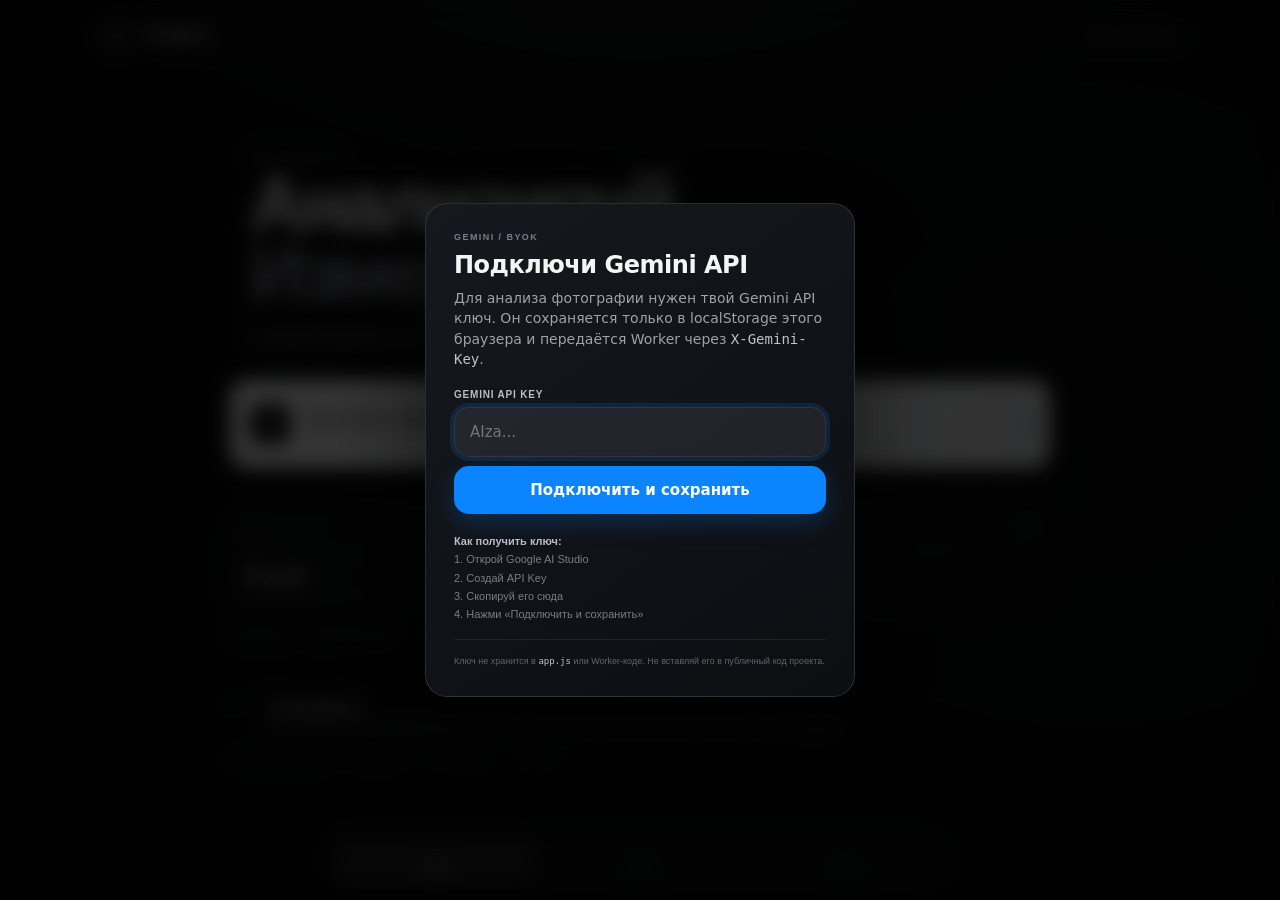
==== commit fc9286b7: "Update index.html" ====
--- a/web/index.html
+++ b/web/index.html
@@ -672,6 +672,16 @@
           </div>
 
           <div class="landmark-editor__body">
+            <!-- Always-visible reference (Как найти) — matches FaceTheory stacked layout -->
+            <div class="landmark-editor__ref-card" id="landmark-ref-card">
+              <div class="howto-ref" id="howto-ref-img"></div>
+              <div class="landmark-editor__ref-meta">
+                <h3 id="howto-title">Линия роста волос</h3>
+                <p id="howto-desc">Центр линии роста волос на лбу. Ищите самую верхнюю точку, где волосы встречаются с кожей лба.</p>
+              </div>
+            </div>
+
+            <!-- Interactive photo panel -->
             <div class="landmark-editor__panel is-active" id="panel-photo">
               <div class="landmark-editor__viewport" id="landmark-viewport">
                 <div class="landmark-editor__image-wrap" id="landmark-image-wrap">
@@ -693,11 +703,12 @@
               </div>
             </div>
 
+            <!-- Full howto panel (shown when tab «Как найти» is active — description emphasis) -->
             <div class="landmark-editor__panel" id="panel-howto">
               <div class="landmark-editor__howto" id="landmark-howto">
-                <div class="howto-ref" id="howto-ref-img"></div>
-                <h3 id="howto-title">Линия роста волос</h3>
-                <p id="howto-desc">Центр линии роста волос на лбу. Ищите самую верхнюю точку, где волосы встречаются с кожей лба.</p>
+                <div class="howto-ref howto-ref--large" id="howto-ref-img-large"></div>
+                <h3 id="howto-title-full">Линия роста волос</h3>
+                <p id="howto-desc-full">Центр линии роста волос на лбу. Ищите самую верхнюю точку, где волосы встречаются с кожей лба.</p>
               </div>
             </div>
           </div>
@@ -1581,1586 +1592,3 @@
 <script src="./app.js"></script>
 </body>
 </html>
-<!DOCTYPE html>
-<html lang="ru">
-<head>
-  <meta charset="UTF-8">
-
-  <meta
-    name="viewport"
-    content="width=device-width, initial-scale=1, viewport-fit=cover"
-  >
-
-  <meta
-    name="theme-color"
-    content="#08090b"
-  >
-
-  <meta
-    name="description"
-    content="FaceMetric — измерительный анализ пропорций, симметрии и структуры лица."
-  >
-
-  <title>FaceMetric — Facial Analysis</title>
-
-  <script src="https://telegram.org/js/telegram-web-app.js"></script>
-  <link rel="stylesheet" href="./style.css">
-</head>
-
-<body>
-
-  <div class="app">
-
-    <!-- =========================================================
-         TOP BAR
-    ========================================================== -->
-
-    <header class="topbar">
-
-      <button
-        class="brand"
-        type="button"
-        data-screen="home"
-        aria-label="FaceMetric — главная"
-      >
-
-        <span class="brand-mark">
-          F
-        </span>
-
-        <span class="brand-copy">
-          <span class="brand-name">
-            FaceMetric
-          </span>
-
-          <span class="brand-subtitle">
-            facial analysis
-          </span>
-        </span>
-
-      </button>
-
-      <div class="status">
-        <i class="status-dot"></i>
-        <span>SYSTEM READY</span>
-      </div>
-
-    </header>
-
-
-    <main>
-
-      <!-- =======================================================
-           HOME
-      ======================================================== -->
-
-      <section
-        class="screen active"
-        id="screen-home"
-        aria-labelledby="home-title"
-      >
-
-        <div class="hero-copy reveal">
-
-          <div class="eyebrow">
-            FACIAL ANALYSIS
-          </div>
-
-          <h1 id="home-title">
-            Анализируй.<br>
-            <span>Измеряй.</span>
-          </h1>
-
-          <p>
-            AI-анализ видимой геометрии, пропорций, симметрии
-            и других особенностей лица.
-          </p>
-
-        </div>
-
-
-        <input
-          id="file-input"
-          type="file"
-          accept="image/jpeg,image/png,image/webp"
-          hidden
-        >
-
-        <input
-          id="profile-file-input"
-          type="file"
-          accept="image/jpeg,image/png,image/webp"
-          hidden
-        >
-
-
-        <div
-          class="upload-zone"
-          id="upload-zone"
-        >
-
-          <button
-            class="upload-card reveal"
-            id="upload-btn"
-            type="button"
-          >
-
-            <span class="upload-icon">
-              <span>↑</span>
-            </span>
-
-            <span class="upload-copy">
-
-              <strong>
-                Приступить к анализу
-              </strong>
-
-              <span id="upload-name">
-                Анфас + профиль · JPG, PNG, WEBP
-              </span>
-
-            </span>
-
-            <span class="chevron">
-              ↗
-            </span>
-
-          </button>
-
-          <div class="drop-hint">
-            или перетащи изображение сюда
-          </div>
-
-        </div>
-
-
-        <div class="home-grid">
-
-          <button
-            class="mini-card reveal"
-            type="button"
-            data-screen="history"
-          >
-
-            <span class="mini-label">
-              01
-            </span>
-
-            <strong>
-              История
-            </strong>
-
-            <span class="mini-arrow">
-              ↗
-            </span>
-
-            <span class="mini-line"></span>
-
-          </button>
-
-
-          <button
-            class="mini-card reveal"
-            type="button"
-            data-screen="about"
-          >
-
-            <span class="mini-label">
-              02
-            </span>
-
-            <strong>
-              Методология
-            </strong>
-
-            <span class="mini-arrow">
-              ↗
-            </span>
-
-            <span class="mini-line"></span>
-
-          </button>
-
-        </div>
-
-
-        <div class="trust-row">
-
-          <span>
-            AI ANALYSIS
-          </span>
-
-          <i></i>
-
-          <span>
-            VISIBLE FEATURES
-          </span>
-
-          <i></i>
-
-          <span>
-            VISIBLE DATA
-          </span>
-
-        </div>
-
-
-        <div class="home-footnote reveal">
-
-          <span class="home-footnote__index">
-            /
-          </span>
-
-          <div>
-
-            <strong>
-              Что измеряется
-            </strong>
-
-            <p>
-              Пропорции, симметрия, геометрические отношения
-              и другие признаки, которые реально удалось увидеть
-              на фотографии.
-            </p>
-
-          </div>
-
-        </div>
-
-
-        <div class="home-capabilities">
-
-          <span>01&nbsp; VISIBLE FEATURES</span>
-          <span>02&nbsp; GEOMETRY</span>
-          <span>03&nbsp; SYMMETRY</span>
-          <span>04&nbsp; REPORT</span>
-
-        </div>
-
-      </section>
-
-
-      <!-- =======================================================
-           ANALYSIS
-      ======================================================== -->
-
-      <section
-        class="screen"
-        id="screen-analysis"
-        aria-labelledby="analysis-title"
-      >
-
-        <div class="screen-title">
-
-          <button
-            class="back-btn"
-            type="button"
-            data-screen="home"
-            aria-label="Назад"
-          >
-            ←
-          </button>
-
-          <div>
-
-            <div class="eyebrow">
-              ANALYSIS
-            </div>
-
-            <h2 id="analysis-title">
-              Сканирование
-            </h2>
-
-          </div>
-
-        </div>
-
-
-        <!-- PHOTO ANALYSIS VIEW -->
-
-        <div class="analysis-preview preview-card">
-
-          <div
-            class="preview-frame"
-            id="analysis-frame"
-          >
-
-            <img
-              id="analysis-image"
-              alt="Фото для анализа"
-              draggable="false"
-            >
-
-
-            <!-- dark overlay -->
-
-            <div class="analysis-dark-overlay"></div>
-
-
-            <!-- scanning line -->
-
-            <div
-              class="scan-line"
-              id="scan-line"
-            ></div>
-
-
-            <!-- facial analysis canvas -->
-
-            <canvas
-              id="landmark-canvas"
-              aria-hidden="true"
-            ></canvas>
-
-
-            <!-- additional face guides -->
-
-            <div
-              class="face-guide"
-              id="face-guide"
-              aria-hidden="true"
-            >
-
-              <div class="face-guide-axis"></div>
-
-              <div class="face-guide-zone face-guide-zone--forehead"></div>
-
-              <div class="face-guide-zone face-guide-zone--mid"></div>
-
-              <div class="face-guide-zone face-guide-zone--lower"></div>
-
-            </div>
-
-
-            <!-- corners -->
-
-            <div
-              class="preview-corners"
-              aria-hidden="true"
-            >
-
-              <span></span>
-              <span></span>
-              <span></span>
-              <span></span>
-
-            </div>
-
-
-            <!-- image top status -->
-
-            <div
-              class="preview-status"
-              id="analysis-state"
-            >
-              ANALYZING
-            </div>
-
-            <div
-              class="alignment-status"
-              id="alignment-status"
-              aria-live="polite"
-            >
-              АВТОВЫРАВНИВАНИЕ · ОЖИДАНИЕ
-            </div>
-
-            <div class="analysis-scan-hud" id="analysis-scan-hud" aria-live="polite">
-              <div class="analysis-scan-hud__top">
-                <span class="analysis-scan-hud__dot"></span>
-                <span>FACEMETRIC SCAN</span>
-              </div>
-              <strong id="analysis-scan-title">Готово к анализу</strong>
-              <small id="analysis-scan-detail"></small>
-              <div class="analysis-scan-hud__bar"><i id="analysis-scan-progress"></i></div>
-            </div>
-
-
-            <!-- image measurement -->
-
-            <div class="preview-measurements">
-
-              <span>
-                VISIBLE FEATURES
-                <b id="feature-count">0</b>
-              </span>
-
-              <span>
-                AXIS
-                <b id="axis-status">—</b>
-              </span>
-
-            </div>
-
-
-            <!-- score appears here first -->
-
-            <div
-              class="analysis-score"
-              id="analysis-score"
-            >
-
-              <span>
-                MEASURED SCORE
-              </span>
-
-              <strong>
-                —
-              </strong>
-
-              <small>
-                / 10
-              </small>
-
-            </div>
-
-
-            <!-- tiny processing indicator -->
-
-            <div
-              class="preview-processing"
-              id="preview-processing"
-            >
-
-              <i></i>
-              <span>PROCESSING</span>
-
-            </div>
-
-          </div>
-
-        </div>
-
-
-        <div class="classification-settings" id="classification-settings" hidden>
-          <div class="classification-settings__title">Профиль оценки</div>
-          <div class="classification-settings__grid">
-            <label class="classification-field">
-              <span>Пол</span>
-              <select id="gender-select" autocomplete="sex">
-                <option value="male">Мужчина</option>
-                <option value="female">Женщина</option>
-              </select>
-            </label>
-            <label class="classification-age">
-              <input id="adult-confirm" type="checkbox">
-              <span>Мне 18 лет или больше</span>
-            </label>
-          </div>
-          <p class="classification-settings__note">
-            Геометрические измерения лица рассчитываются отдельно. Классификационные ярлыки доступны только после подтверждения 18+.
-          </p>
-        </div>
-
-        <div class="dual-photo-strip" id="dual-photo-strip" hidden>
-          <div class="dual-photo-card" id="dual-front-card">
-            <div class="dual-photo-card__frame">
-              <img id="dual-front-img" alt="Анфас" />
-            </div>
-            <span class="dual-photo-card__label">АНФАС</span>
-          </div>
-          <div class="dual-photo-card" id="dual-profile-card">
-            <div class="dual-photo-card__frame">
-              <img id="dual-profile-img" alt="Профиль" />
-              <button type="button" class="dual-photo-card__add" id="dual-add-profile" hidden>＋</button>
-            </div>
-            <span class="dual-photo-card__label" id="dual-profile-label">ПРОФИЛЬ</span>
-          </div>
-        </div>
-
-        <div class="analysis-actions">
-          <div class="profile-upload-card" id="profile-upload-card">
-            <button
-              class="profile-upload-card__button"
-              id="profile-upload-btn"
-              type="button"
-            >
-              <span class="profile-upload-card__icon">＋</span>
-              <span>
-                <strong>Добавить фото профиля</strong>
-                <small id="profile-upload-name">Необязательно · профиль войдёт в общий рейтинг</small>
-              </span>
-              <span class="chevron">↗</span>
-            </button>
-          </div>
-
-          <button class="primary-btn analysis-start-btn" id="start-analysis-btn" type="button" disabled>
-            <span>Начать анализ</span>
-            <span>↗</span>
-          </button>
-        </div>
-
-
-        <!-- LOADING / ANALYSIS DETAILS -->
-
-        <div
-          class="loading-screen"
-          id="loading-content"
-        >
-
-          <div class="scan-orb">
-
-            <span>
-              FM
-            </span>
-
-            <i class="scan-ring"></i>
-
-            <i class="scan-ring scan-ring--outer"></i>
-
-          </div>
-
-
-          <h2 id="loading-title">
-            Анализируем
-          </h2>
-
-          <p id="loading-text">
-            Подготавливаем изображение
-          </p>
-
-
-          <div class="loading-progress">
-
-            <div
-              class="loading-progress-bar"
-              id="loading-progress-bar"
-            ></div>
-
-          </div>
-
-
-          <div class="loading-steps">
-
-            <div
-              class="loading-step active"
-              data-step="0"
-            >
-
-              <span></span>
-
-              <b>
-                01
-              </b>
-
-              <em>
-                Обработка изображения
-              </em>
-
-            </div>
-
-
-            <div
-              class="loading-step"
-              data-step="1"
-            >
-
-              <span></span>
-
-              <b>
-                02
-              </b>
-
-              <em>
-                Анализ видимых признаков
-              </em>
-
-            </div>
-
-
-            <div
-              class="loading-step"
-              data-step="2"
-            >
-
-              <span></span>
-
-              <b>
-                03
-              </b>
-
-              <em>
-                Измерение пропорций
-              </em>
-
-            </div>
-
-
-            <div
-              class="loading-step"
-              data-step="3"
-            >
-
-              <span></span>
-
-              <b>
-                04
-              </b>
-
-              <em>
-                Расчёт симметрии
-              </em>
-
-            </div>
-
-
-            <div
-              class="loading-step"
-              data-step="4"
-            >
-
-              <span></span>
-
-              <b>
-                05
-              </b>
-
-              <em>
-                Формирование отчёта
-              </em>
-
-            </div>
-
-          </div>
-
-        </div>
-
-      </section>
-
-
-
-      <!-- =======================================================
-           LANDMARK EDITOR
-      ======================================================== -->
-
-      <section
-        class="screen"
-        id="screen-landmark-editor"
-        aria-labelledby="landmark-editor-title"
-      >
-        <div class="landmark-editor">
-          <header class="landmark-editor__header">
-            <button type="button" class="landmark-editor__close" id="landmark-editor-close" aria-label="Закрыть">×</button>
-            <div class="landmark-editor__progress-wrap">
-              <div class="landmark-editor__step" id="landmark-step-label">1 из 52</div>
-              <div class="landmark-editor__title" id="landmark-title">Линия роста волос</div>
-              <div class="landmark-editor__tech" id="landmark-tech">hairline (анфас)</div>
-            </div>
-            <div class="landmark-editor__pct" id="landmark-pct">1.9%</div>
-            <button type="button" class="landmark-editor__check" id="landmark-confirm-btn" aria-label="Подтвердить">✓</button>
-          </header>
-
-          <div class="landmark-editor__tabs">
-            <button type="button" class="landmark-editor__tab is-active" data-tab="photo" id="tab-photo">Фото</button>
-            <button type="button" class="landmark-editor__tab" data-tab="howto" id="tab-howto">Как найти</button>
-          </div>
-
-          <div class="landmark-editor__body">
-            <div class="landmark-editor__panel is-active" id="panel-photo">
-              <div class="landmark-editor__viewport" id="landmark-viewport">
-                <div class="landmark-editor__image-wrap" id="landmark-image-wrap">
-                  <img id="landmark-editor-image" alt="Фото для разметки" draggable="false" />
-                  <div class="landmark-editor__confirmed-dots" id="landmark-confirmed-dots"></div>
-                </div>
-                <div class="landmark-editor__crosshair" id="landmark-crosshair">
-                  <span class="ch-h"></span>
-                  <span class="ch-v"></span>
-                  <span class="ch-dot"></span>
-                </div>
-                <div class="landmark-editor__hint">Тяните, чтобы двигать</div>
-              </div>
-              <div class="landmark-editor__controls">
-                <button type="button" class="le-btn" id="le-undo" title="Сбросить точку">↺</button>
-                <button type="button" class="le-btn" id="le-zoom-out" title="Отдалить">−</button>
-                <button type="button" class="le-btn" id="le-zoom-in" title="Приблизить">+</button>
-                <span class="le-zoom-label" id="le-zoom-label">1×</span>
-              </div>
-            </div>
-
-            <div class="landmark-editor__panel" id="panel-howto">
-              <div class="landmark-editor__howto" id="landmark-howto">
-                <div class="howto-ref" id="howto-ref-img"></div>
-                <h3 id="howto-title">Линия роста волос</h3>
-                <p id="howto-desc">Центр линии роста волос на лбу. Ищите самую верхнюю точку, где волосы встречаются с кожей лба.</p>
-              </div>
-            </div>
-          </div>
-
-          <footer class="landmark-editor__footer">
-            <button type="button" class="le-nav-btn" id="le-prev">НАЗАД</button>
-            <button type="button" class="le-nav-btn le-nav-btn--primary" id="le-next">ДАЛЕЕ</button>
-          </footer>
-        </div>
-      </section>
-
-      <!-- =======================================================
-           RESULT
-      ======================================================== -->
-
-      <section
-        class="screen"
-        id="screen-result"
-        aria-labelledby="result-title"
-      >
-
-        <div class="screen-title result-title">
-
-          <button
-            class="back-btn"
-            type="button"
-            data-screen="home"
-            aria-label="Назад"
-          >
-            ←
-          </button>
-
-          <div>
-
-            <div class="eyebrow">
-              ANALYSIS COMPLETE
-            </div>
-
-            <h2 id="result-title">
-              Результат
-            </h2>
-
-          </div>
-
-        </div>
-
-
-        <!-- RESULT HERO -->
-
-        <div class="result-hero">
-
-          <div class="result-glow"></div>
-
-          <div class="result-score-label">
-            MEASURED SCORE
-          </div>
-
-
-          <div class="result-score">
-
-            <span id="result-score">
-              —
-            </span>
-
-            <small>
-              / 10
-            </small>
-
-          </div>
-
-
-          <div class="score-track">
-
-            <div
-              id="score-progress"
-            ></div>
-
-          </div>
-
-
-          <div class="score-meta">
-
-            <span id="score-status">
-              Измерения получены
-            </span>
-
-            <span>
-              DATA BASED
-            </span>
-
-          </div>
-
-
-          <div class="score-summary">
-
-            <div class="score-summary-item">
-
-              <span>
-                DATA
-              </span>
-
-              <strong id="score-data-status">
-                VERIFIED
-              </strong>
-
-            </div>
-
-
-            <div class="score-summary-item">
-
-              <span>
-                VISIBLE FEATURES
-              </span>
-
-              <strong id="result-feature-count">
-                —
-              </strong>
-
-            </div>
-
-
-            <div class="score-summary-item">
-
-              <span>
-                MODEL
-              </span>
-
-              <strong>
-                MEASURED
-              </strong>
-
-            </div>
-
-          </div>
-
-        </div>
-
-
-        <!-- QUICK STATS -->
-
-        <div
-          class="stats-grid"
-          id="stats-grid"
-        ></div>
-
-
-        <!-- REPORT -->
-
-        <div class="report-section">
-
-          <div class="section-header">
-
-            <div>
-
-              <div class="eyebrow">
-                REPORT
-              </div>
-
-              <h3>
-                Разделы анализа
-              </h3>
-
-            </div>
-
-          </div>
-
-
-          <div
-            class="tabs"
-            id="report-tabs"
-            role="tablist"
-          >
-
-            <button
-              class="tab active"
-              type="button"
-              data-tab="overview"
-              role="tab"
-              aria-selected="true"
-            >
-              Обзор
-            </button>
-
-            <button
-              class="tab"
-              type="button"
-              data-tab="harmony"
-              role="tab"
-              aria-selected="false"
-            >
-              Гармония
-            </button>
-
-            <button
-              class="tab"
-              type="button"
-              data-tab="features"
-              role="tab"
-              aria-selected="false"
-            >
-              Черты и детали
-            </button>
-
-            <button
-              class="tab"
-              type="button"
-              data-tab="angularity"
-              role="tab"
-              aria-selected="false"
-            >
-              Угловатость
-            </button>
-
-            <button
-              class="tab"
-              type="button"
-              data-tab="symmetry"
-              role="tab"
-              aria-selected="false"
-            >
-              Симметрия
-            </button>
-
-            <button
-              class="tab"
-              type="button"
-              data-tab="dimorphism"
-              role="tab"
-              aria-selected="false"
-            >
-              Диморфизм
-            </button>
-
-            <button
-              class="tab"
-              type="button"
-              data-tab="health"
-              role="tab"
-              aria-selected="false"
-            >
-              Здоровье
-            </button>
-
-          </div>
-
-
-          <div class="tab-panels">
-
-            <!-- OVERVIEW -->
-
-            <div
-              class="tab-panel active"
-              data-panel="overview"
-              role="tabpanel"
-            >
-
-              <div
-                class="overview-grid"
-                id="overview-grid"
-              ></div>
-
-            </div>
-
-
-            <!-- HARMONY -->
-
-            <div
-              class="tab-panel"
-              data-panel="harmony"
-              role="tabpanel"
-            >
-
-              <div
-                class="feature-groups"
-                id="harmony-content"
-              ></div>
-
-            </div>
-
-
-            <!-- FEATURES -->
-
-            <div
-              class="tab-panel"
-              data-panel="features"
-              role="tabpanel"
-            >
-
-              <div
-                class="metrics"
-                id="metrics-content"
-              ></div>
-
-            </div>
-
-
-            <!-- ANGULARITY -->
-
-            <div
-              class="tab-panel"
-              data-panel="angularity"
-              role="tabpanel"
-            >
-
-              <div
-                class="feature-groups"
-                id="angularity-content"
-              ></div>
-
-            </div>
-
-
-            <!-- SYMMETRY -->
-
-            <div
-              class="tab-panel"
-              data-panel="symmetry"
-              role="tabpanel"
-            >
-
-              <div
-                class="feature-groups"
-                id="symmetry-content"
-              ></div>
-
-            </div>
-
-
-            <!-- DIMORPHISM -->
-
-            <div
-              class="tab-panel"
-              data-panel="dimorphism"
-              role="tabpanel"
-            >
-
-              <div
-                class="feature-groups"
-                id="dimorphism-content"
-              ></div>
-
-            </div>
-
-
-            <!-- HEALTH -->
-
-            <div
-              class="tab-panel"
-              data-panel="health"
-              role="tabpanel"
-            >
-
-              <div
-                class="note-card"
-                id="health-content"
-              >
-
-                <div class="note-icon">
-                  i
-                </div>
-
-                <p>
-                  Этот раздел не является медицинской
-                  диагностикой. Здесь отображаются только
-                  визуальные признаки, которые реально удалось
-                  получить из изображения.
-                </p>
-
-              </div>
-
-            </div>
-
-          </div>
-
-        </div>
-
-
-        <!-- DATA NOTE -->
-
-        <div class="note-card">
-
-          <div class="note-icon">
-            i
-          </div>
-
-          <p>
-            Числовые показатели строятся на измеряемых данных.
-            Качественные комментарии Gemini не используются
-            для создания или изменения числового score.
-          </p>
-
-        </div>
-
-
-        <button
-          class="primary-btn"
-          id="new-analysis"
-          type="button"
-        >
-
-          <span>
-            Новый анализ
-          </span>
-
-          <span>
-            ↗
-          </span>
-
-        </button>
-
-      </section>
-
-
-      <!-- =======================================================
-           HISTORY
-      ======================================================== -->
-
-      <section
-        class="screen"
-        id="screen-history"
-        aria-labelledby="history-title"
-      >
-
-        <div class="screen-title">
-
-          <button
-            class="back-btn"
-            type="button"
-            data-screen="home"
-            aria-label="Назад"
-          >
-            ←
-          </button>
-
-          <div>
-
-            <div class="eyebrow">
-              ARCHIVE
-            </div>
-
-            <h2 id="history-title">
-              История
-            </h2>
-
-          </div>
-
-        </div>
-
-
-        <div class="history-summary">
-
-          <span class="eyebrow">
-            ANALYSES
-          </span>
-
-          <strong id="history-count">
-            0
-          </strong>
-
-          <span>
-            saved locally
-          </span>
-
-        </div>
-
-
-        <div
-          class="history-list"
-          id="history-list"
-        ></div>
-
-      </section>
-
-
-      <!-- =======================================================
-           ABOUT
-      ======================================================== -->
-
-      <section
-        class="screen"
-        id="screen-about"
-        aria-labelledby="about-title"
-      >
-
-        <div class="screen-title">
-
-          <button
-            class="back-btn"
-            type="button"
-            data-screen="home"
-            aria-label="Назад"
-          >
-            ←
-          </button>
-
-          <div>
-
-            <div class="eyebrow">
-              SYSTEM
-            </div>
-
-            <h2 id="about-title">
-              Методология
-            </h2>
-
-          </div>
-
-        </div>
-
-
-        <div class="about-intro">
-
-          <div class="eyebrow">
-            MEASUREMENT FIRST
-          </div>
-
-          <p>
-            Система разделяет объективные измерения
-            и качественную интерпретацию. Gemini может
-            описывать уже полученные результаты, но не
-            придумывает числовые измерения и не меняет score.
-          </p>
-
-        </div>
-
-
-        <div class="about-stack">
-
-          <div class="about-card">
-
-            <span>
-              01
-            </span>
-
-            <div>
-
-              <strong>
-                Visible features
-              </strong>
-
-              <p>
-                Видимые особенности лица используются для оценки
-                пропорций, отношений и других визуальных
-                параметров.
-              </p>
-
-            </div>
-
-          </div>
-
-
-          <div class="about-card">
-
-            <span>
-              02
-            </span>
-
-            <div>
-
-              <strong>
-                Geometry
-              </strong>
-
-              <p>
-                Параметры рассчитываются из фактически
-                полученных координат и измерений.
-              </p>
-
-            </div>
-
-          </div>
-
-
-          <div class="about-card">
-
-            <span>
-              03
-            </span>
-
-            <div>
-
-              <strong>
-                Symmetry
-              </strong>
-
-              <p>
-                Левая и правая стороны сравниваются
-                относительно выбранной центральной оси.
-              </p>
-
-            </div>
-
-          </div>
-
-
-          <div class="about-card">
-
-            <span>
-              04
-            </span>
-
-            <div>
-
-              <strong>
-                Gemini
-              </strong>
-
-              <p>
-                Используется для текстовой интерпретации
-                уже полученных измерительных данных.
-              </p>
-
-            </div>
-
-          </div>
-
-
-          <div class="about-card">
-
-            <span>
-              05
-            </span>
-
-            <div>
-
-              <strong>
-                No fabricated score
-              </strong>
-
-              <p>
-                Интерфейс не создаёт случайный score.
-                Если сервер не вернул валидное числовое
-                значение, результат не показывается.
-              </p>
-
-            </div>
-
-          </div>
-
-        </div>
-
-      </section>
-
-    </main>
-
-  </div>
-
-
-  <!-- =========================================================
-       BOTTOM NAVIGATION
-  ========================================================== -->
-
-  <nav
-    class="bottom-nav"
-    aria-label="Основная навигация"
-  >
-
-    <button
-      class="nav-item active"
-      type="button"
-      data-screen="home"
-    >
-
-      <span>⌂</span>
-
-      <small>
-        Главная
-      </small>
-
-    </button>
-
-
-    <button
-      class="nav-item"
-      type="button"
-      data-screen="history"
-    >
-
-      <span>◷</span>
-
-      <small>
-        История
-      </small>
-
-    </button>
-
-
-    <button
-      class="nav-item"
-      type="button"
-      data-screen="about"
-    >
-
-      <span>○</span>
-
-      <small>
-        О системе
-      </small>
-
-    </button>
-
-  </nav>
-
-
-  <!-- =========================================================
-       TOAST
-  ========================================================== -->
-
-  <div
-    class="toast"
-    id="toast"
-    role="status"
-    aria-live="polite"
-  ></div>
-
-
-
-<!-- =========================================================
-     FACEMETRIC CAPTURE FLOW — REFERENCE INSPIRED
-========================================================== -->
-<div id="captureFlow" class="capture-flow" hidden aria-hidden="true" role="dialog" aria-modal="true" aria-label="Подготовка фотографий">
-  <div class="capture-flow__backdrop"></div>
-  <section class="capture-flow__sheet" aria-live="polite">
-    <header class="capture-flow__header">
-      <button type="button" class="capture-flow__close" id="captureFlowClose" aria-label="Закрыть">×</button>
-      <div><span>FACEMETRIC / CAPTURE</span><strong id="captureFlowTitle">Подготовим анфас</strong></div>
-      <div class="capture-flow__counter" id="captureFlowCounter">1 / 5</div>
-    </header>
-    <div class="capture-flow__progress"><i id="captureFlowProgress"></i></div>
-    <div class="capture-flow__body" id="captureFlowBody"></div>
-    <footer class="capture-flow__footer">
-      <button type="button" class="capture-flow__back" id="captureFlowBack">Назад</button>
-      <button type="button" class="capture-flow__next" id="captureFlowNext">Далее <span>→</span></button>
-    </footer>
-  </section>
-</div>
-
-
-<div
-  id="classificationModal"
-  class="api-key-modal classification-modal"
-  hidden
-  aria-hidden="true"
-  role="dialog"
-  aria-modal="true"
-  aria-labelledby="classificationModalTitle"
->
-  <div class="api-key-card classification-modal-card">
-    <div class="api-key-eyebrow">FACEMETRIC / START</div>
-    <h2 id="classificationModalTitle">Кого анализируем?</h2>
-    <p>Выберите пол — от этого зависят нормы диморфизма и часть метрик. Геометрия лица считается одинаково.</p>
-
-    <form id="classificationForm" novalidate>
-      <label class="api-key-label">Пол</label>
-
-      <input id="classificationGender" type="hidden" value="male">
-
-      <div class="classification-gender-grid" role="radiogroup" aria-label="Профиль">
-        <button
-          type="button"
-          class="classification-gender-option"
-          data-gender="male"
-          aria-pressed="true"
-        >
-          <span class="classification-gender-icon">♂</span>
-          <span class="classification-gender-copy">
-            <strong>Мужчина</strong>
-            <small>Мужской профиль</small>
-          </span>
-        </button>
-
-        <button
-          type="button"
-          class="classification-gender-option"
-          data-gender="female"
-          aria-pressed="false"
-        >
-          <span class="classification-gender-icon">♀</span>
-          <span class="classification-gender-copy">
-            <strong>Женщина</strong>
-            <small>Женский профиль</small>
-          </span>
-        </button>
-      </div>
-
-      <input id="classificationAdult" type="checkbox" hidden>
-
-      <button
-        type="button"
-        id="classificationAdultToggle"
-        class="classification-adult-toggle"
-        aria-pressed="false"
-      >
-        <span class="classification-toggle-track" aria-hidden="true">
-          <span class="classification-toggle-thumb"></span>
-        </span>
-        <span class="classification-adult-copy">
-          <strong>Мне уже есть 18 лет</strong>
-          <small>Подтверждаю, что мне 18 лет или больше</small>
-        </span>
-        <span class="classification-adult-check" aria-hidden="true">✓</span>
-      </button>
-
-      <div id="classificationModalError" class="api-key-error" role="alert" hidden></div>
-
-      <button id="saveClassificationBtn" type="submit">Далее — подготовка фото</button>
-    </form>
-
-    <div class="api-help">
-      <b>Дальше:</b><br>
-      короткий гайд по съёмке → загрузка анфаса → загрузка профиля (можно пропустить).
-    </div>
-  </div>
-</div>
-
-<div
-  id="apiKeyModal"
-  class="api-key-modal"
-  hidden
-  aria-hidden="true"
-  role="dialog"
-  aria-modal="true"
-  aria-labelledby="apiKeyTitle"
->
-  <div class="api-key-card">
-    <div class="api-key-eyebrow">GEMINI / BYOK</div>
-
-    <h2 id="apiKeyTitle">Подключи Gemini API</h2>
-
-    <p>
-      Для анализа фотографии нужен твой Gemini API ключ.
-      Он сохраняется только в localStorage этого браузера
-      и передаётся Worker через <code>X-Gemini-Key</code>.
-    </p>
-
-    <form id="geminiApiKeyForm" novalidate>
-      <label class="api-key-label" for="geminiApiKeyInput">
-        Gemini API Key
-      </label>
-
-      <input
-        id="geminiApiKeyInput"
-        type="password"
-        placeholder="AIza..."
-        autocomplete="off"
-        spellcheck="false"
-        inputmode="text"
-        required
-      >
-
-      <div
-        id="geminiApiKeyError"
-        class="api-key-error"
-        role="alert"
-        hidden
-      ></div>
-
-      <button
-        id="saveGeminiKeyBtn"
-        type="submit"
-      >
-        Подключить и сохранить
-      </button>
-    </form>
-
-    <div class="api-help">
-      <b>Как получить ключ:</b><br>
-      1. Открой Google AI Studio<br>
-      2. Создай API Key<br>
-      3. Скопируй его сюда<br>
-      4. Нажми «Подключить и сохранить»
-    </div>
-
-    <div class="api-security-note">
-      Ключ не хранится в <code>app.js</code> или Worker-коде.
-      Не вставляй его в публичный код проекта.
-    </div>
-  </div>
-</div>
-
-<script src="./app.js"></script>
-</body>
-</html>
--- a/web/style.css
+++ b/web/style.css
@@ -191,17 +191,39 @@
 }
 
 .screen{
-  display:none;
+  display:none !important;
   width:100%;
   min-height:calc(100vh - 60px);
   min-height:calc(100dvh - 60px);
   padding:56px 16px calc(112px + var(--safe-bottom));
   opacity:0;
+  visibility:hidden;
+  pointer-events:none;
+  position:absolute;
+  left:0;
+  top:0;
+  height:0;
+  overflow:hidden;
+  z-index:0;
 }
 
 .screen.active{
-  display:block;
+  display:block !important;
   opacity:1;
+  visibility:visible;
+  pointer-events:auto;
+  position:relative;
+  height:auto;
+  overflow:visible;
+  z-index:1;
+}
+
+.screen[hidden]{
+  display:none !important;
+  height:0 !important;
+  overflow:hidden !important;
+  pointer-events:none !important;
+  visibility:hidden !important;
 }
 
 .screen-enter{
@@ -4157,13 +4179,59 @@
   overflow: hidden;
   min-height: 200px;
   background: #0d0d10;
+  display: flex;
+  flex-direction: column;
+  gap: 0;
+}
+
+/* Always-visible reference card (top) — FaceTheory style */
+.landmark-editor__ref-card {
+  flex: 0 0 auto;
+  display: flex;
+  flex-direction: column;
+  align-items: center;
+  padding: 10px 14px 8px;
+  background: #121216;
+  border-bottom: 1px solid rgba(255,255,255,0.06);
+  max-height: 42%;
+  overflow: hidden;
+}
+.landmark-editor__ref-card .howto-ref {
+  width: min(88vw, 320px);
+  aspect-ratio: 16 / 9;
+  max-height: 160px;
+  border-radius: 14px;
+}
+.landmark-editor__ref-meta {
+  text-align: center;
+  padding: 6px 8px 0;
+  max-width: 420px;
+}
+.landmark-editor__ref-meta h3 {
+  margin: 0;
+  font-size: 14px;
+  font-weight: 700;
+  color: #fff;
+}
+.landmark-editor__ref-meta p {
+  margin: 4px 0 0;
+  font-size: 12px;
+  line-height: 1.4;
+  color: rgba(255,255,255,0.5);
+  display: -webkit-box;
+  -webkit-line-clamp: 2;
+  line-clamp: 2;
+  -webkit-box-orient: vertical;
+  overflow: hidden;
 }
 
 .landmark-editor__panel {
   display: none;
-  position: absolute;
-  inset: 0;
+  position: relative;
+  flex: 1 1 auto;
   flex-direction: column;
+  min-height: 0;
+  overflow: hidden;
 }
 
 .landmark-editor__panel.is-active {
@@ -4184,25 +4252,22 @@
   position: absolute;
   left: 50%;
   top: 50%;
+  /* width/height set in JS to match fitted image exactly */
+  width: 0;
+  height: 0;
+  transform-origin: center center;
+  will-change: transform;
+  margin: 0;
+  padding: 0;
+}
+
+.landmark-editor__image-wrap img {
+  display: block;
   width: 100%;
   height: 100%;
-  display: flex;
-  align-items: center;
-  justify-content: center;
-  transform-origin: center center;
-  will-change: transform;
-  /* base centering; pan/zoom applied via JS transform */
-  margin-left: 0;
-  margin-top: 0;
-}
-
-.landmark-editor__image-wrap img {
-  display: block;
-  max-width: 92%;
-  max-height: 92%;
-  width: auto;
-  height: auto;
-  object-fit: contain;
+  max-width: none;
+  max-height: none;
+  object-fit: fill;
   pointer-events: none;
   user-select: none;
   -webkit-user-drag: none;
@@ -4278,13 +4343,20 @@
 
 .landmark-editor__confirmed-dots .dot {
   position: absolute;
-  width: 6px;
-  height: 6px;
+  width: 8px;
+  height: 8px;
   border-radius: 50%;
   background: #3b82f6;
-  border: 1.5px solid rgba(255,255,255,0.9);
+  border: 1.5px solid rgba(255,255,255,0.95);
   transform: translate(-50%, -50%);
-  box-shadow: 0 0 4px rgba(59,130,246,0.5);
+  box-shadow: 0 0 6px rgba(59,130,246,0.55);
+  z-index: 3;
+}
+.landmark-editor__confirmed-dots .dot.is-current {
+  width: 10px;
+  height: 10px;
+  background: #22c55e;
+  box-shadow: 0 0 0 3px rgba(34,197,94,0.3), 0 0 8px rgba(34,197,94,0.5);
 }
 
 .landmark-editor__controls {
@@ -4423,13 +4495,29 @@
 }
 
 
-/* Dual front + profile preview on analysis screen */
+/* Dual front + profile — main preview on analysis screen */
 .dual-photo-strip {
-  display: grid;
+  display: grid !important;
   grid-template-columns: 1fr 1fr;
-  gap: 12px;
-  margin: 14px 0 8px;
-  width: min(100%, 820px);
+  gap: 14px;
+  margin: 12px auto 20px !important;
+  width: min(92vw, 520px) !important;
+  max-width: 520px !important;
+  justify-content: center;
+  justify-items: stretch;
+  box-sizing: border-box;
+}
+#screen-analysis .dual-photo-strip {
+  margin-left: auto !important;
+  margin-right: auto !important;
+}
+#screen-analysis .analysis-actions {
+  width: min(100%, 520px) !important;
+  margin-left: auto !important;
+  margin-right: auto !important;
+}
+.dual-photo-strip[hidden] {
+  display: none !important;
 }
 .dual-photo-card {
   display: flex;
@@ -4440,10 +4528,11 @@
 .dual-photo-card__frame {
   position: relative;
   aspect-ratio: 3 / 4;
-  border-radius: 18px;
+  border-radius: 20px;
   overflow: hidden;
-  border: 1px solid rgba(255,255,255,0.08);
+  border: 1px solid rgba(255,255,255,0.1);
   background: #12151a;
+  box-shadow: 0 18px 50px rgba(0,0,0,0.35);
 }
 .dual-photo-card__frame img {
   width: 100%;
@@ -4462,18 +4551,73 @@
   position: absolute;
   inset: 0;
   border: none;
-  background: rgba(0,0,0,0.35);
+  background: rgba(0,0,0,0.42);
   color: #fff;
-  font-size: 32px;
+  font-size: 36px;
   cursor: pointer;
   display: flex;
   align-items: center;
   justify-content: center;
+  z-index: 2;
 }
 .dual-photo-card__add:hover {
-  background: rgba(0,0,0,0.5);
+  background: rgba(0,0,0,0.55);
+}
+/* CRITICAL: display:flex above overrides UA [hidden] — force hide */
+.dual-photo-card__add[hidden],
+.dual-photo-strip.has-profile .dual-photo-card__add {
+  display: none !important;
+  pointer-events: none !important;
+  opacity: 0 !important;
 }
 .profile-upload-card[hidden],
 .dual-photo-strip[hidden] {
   display: none !important;
 }
+#screen-analysis .analysis-preview[hidden] {
+  display: none !important;
+}
+#screen-analysis .loading-screen.is-hidden,
+#screen-analysis .loading-screen[hidden] {
+  display: none !important;
+}
+
+
+.howto-ref {
+  position: relative;
+  width: min(72vw, 280px);
+  aspect-ratio: 3 / 4;
+  border-radius: 18px;
+  overflow: hidden;
+  background: #1a1a1f;
+  border: 1px solid rgba(255,255,255,0.08);
+}
+.howto-ref img {
+  width: 100%;
+  height: 100%;
+  object-fit: cover;
+  display: block;
+}
+.howto-ref__pin {
+  position: absolute;
+  width: 10px;
+  height: 10px;
+  margin-left: -5px;
+  margin-top: -5px;
+  border-radius: 2px;
+  border: 1.5px solid #fff;
+  background: #ef4444;
+  box-shadow: 0 0 0 3px rgba(239, 68, 68, 0.35);
+  pointer-events: none;
+  z-index: 2;
+}
+.landmark-editor__howto {
+  display: flex;
+  flex-direction: column;
+  align-items: center;
+  padding: 24px 20px;
+  overflow: auto;
+  gap: 12px;
+}
+.landmark-editor__howto h3 { margin: 8px 0 0; color: #fff; text-align: center; }
+.landmark-editor__howto p { margin: 0; max-width: 420px; color: rgba(255,255,255,0.55); text-align: center; line-height: 1.55; }
